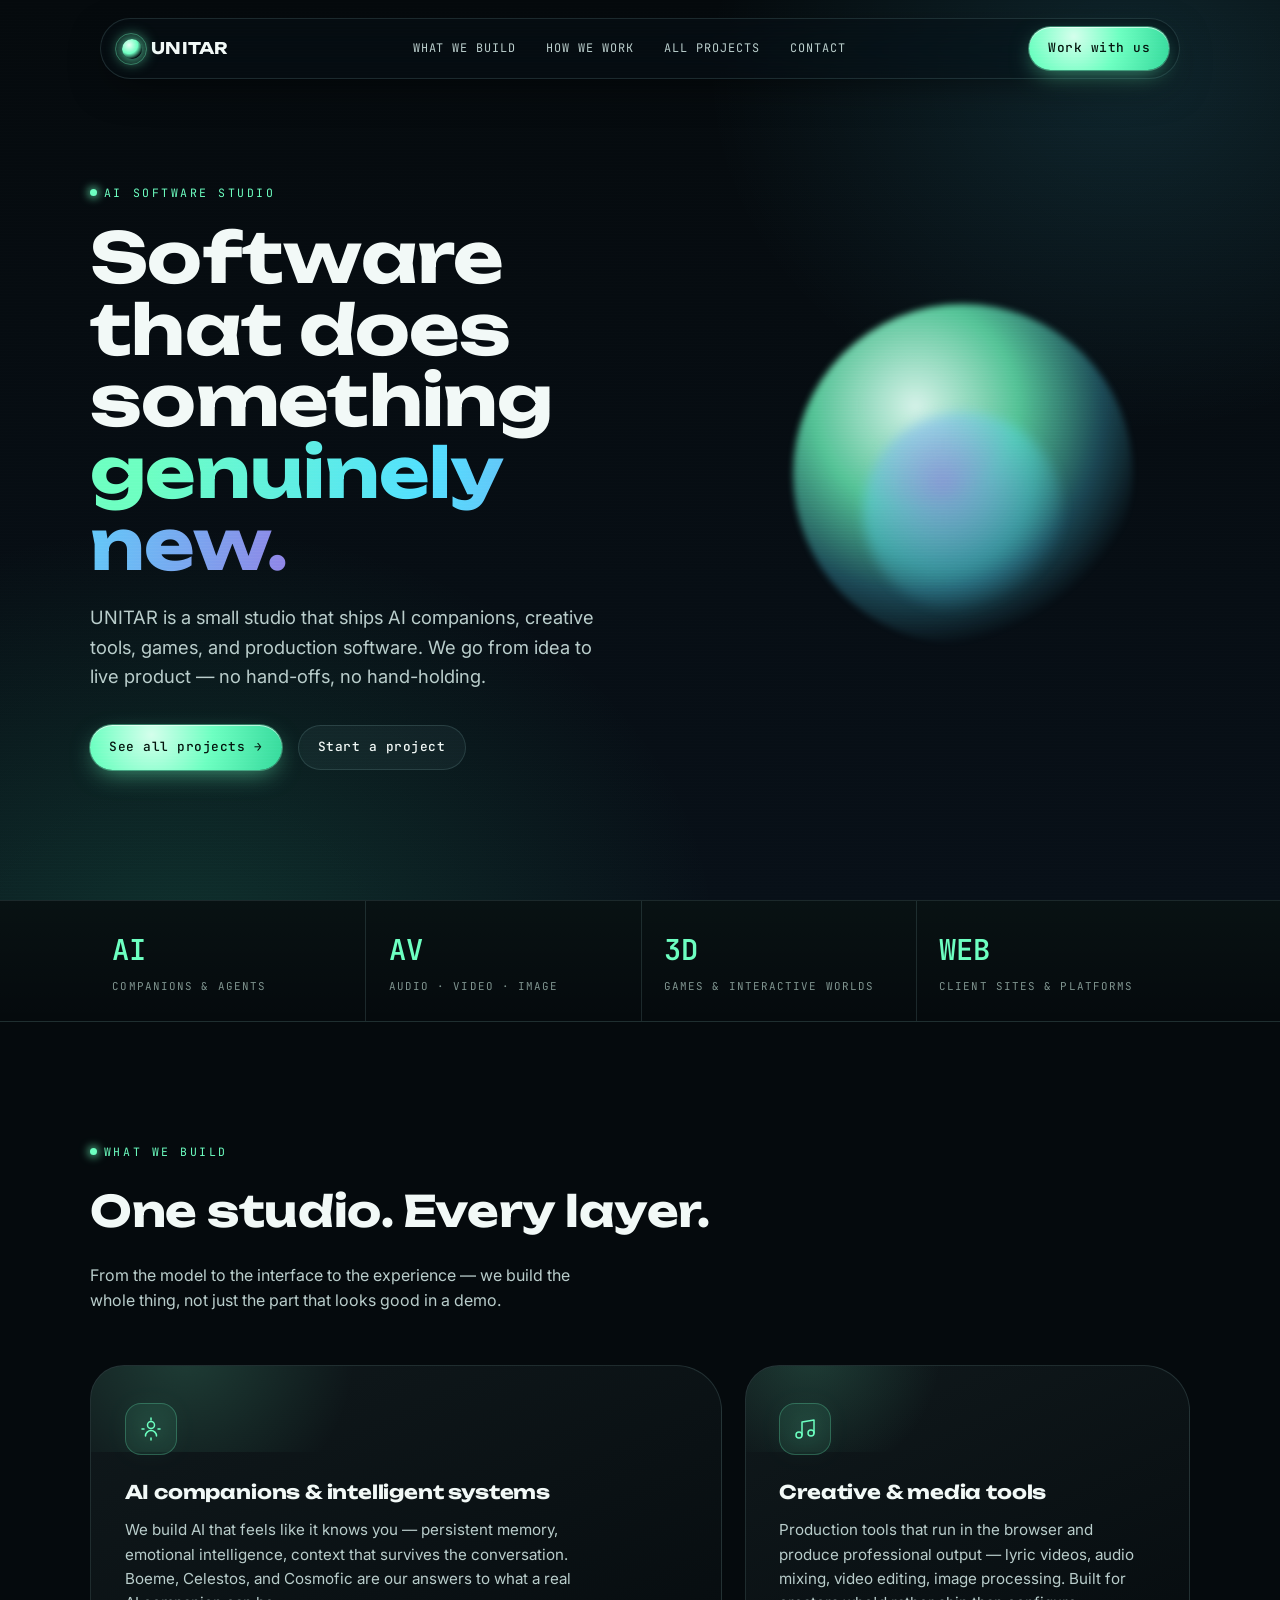
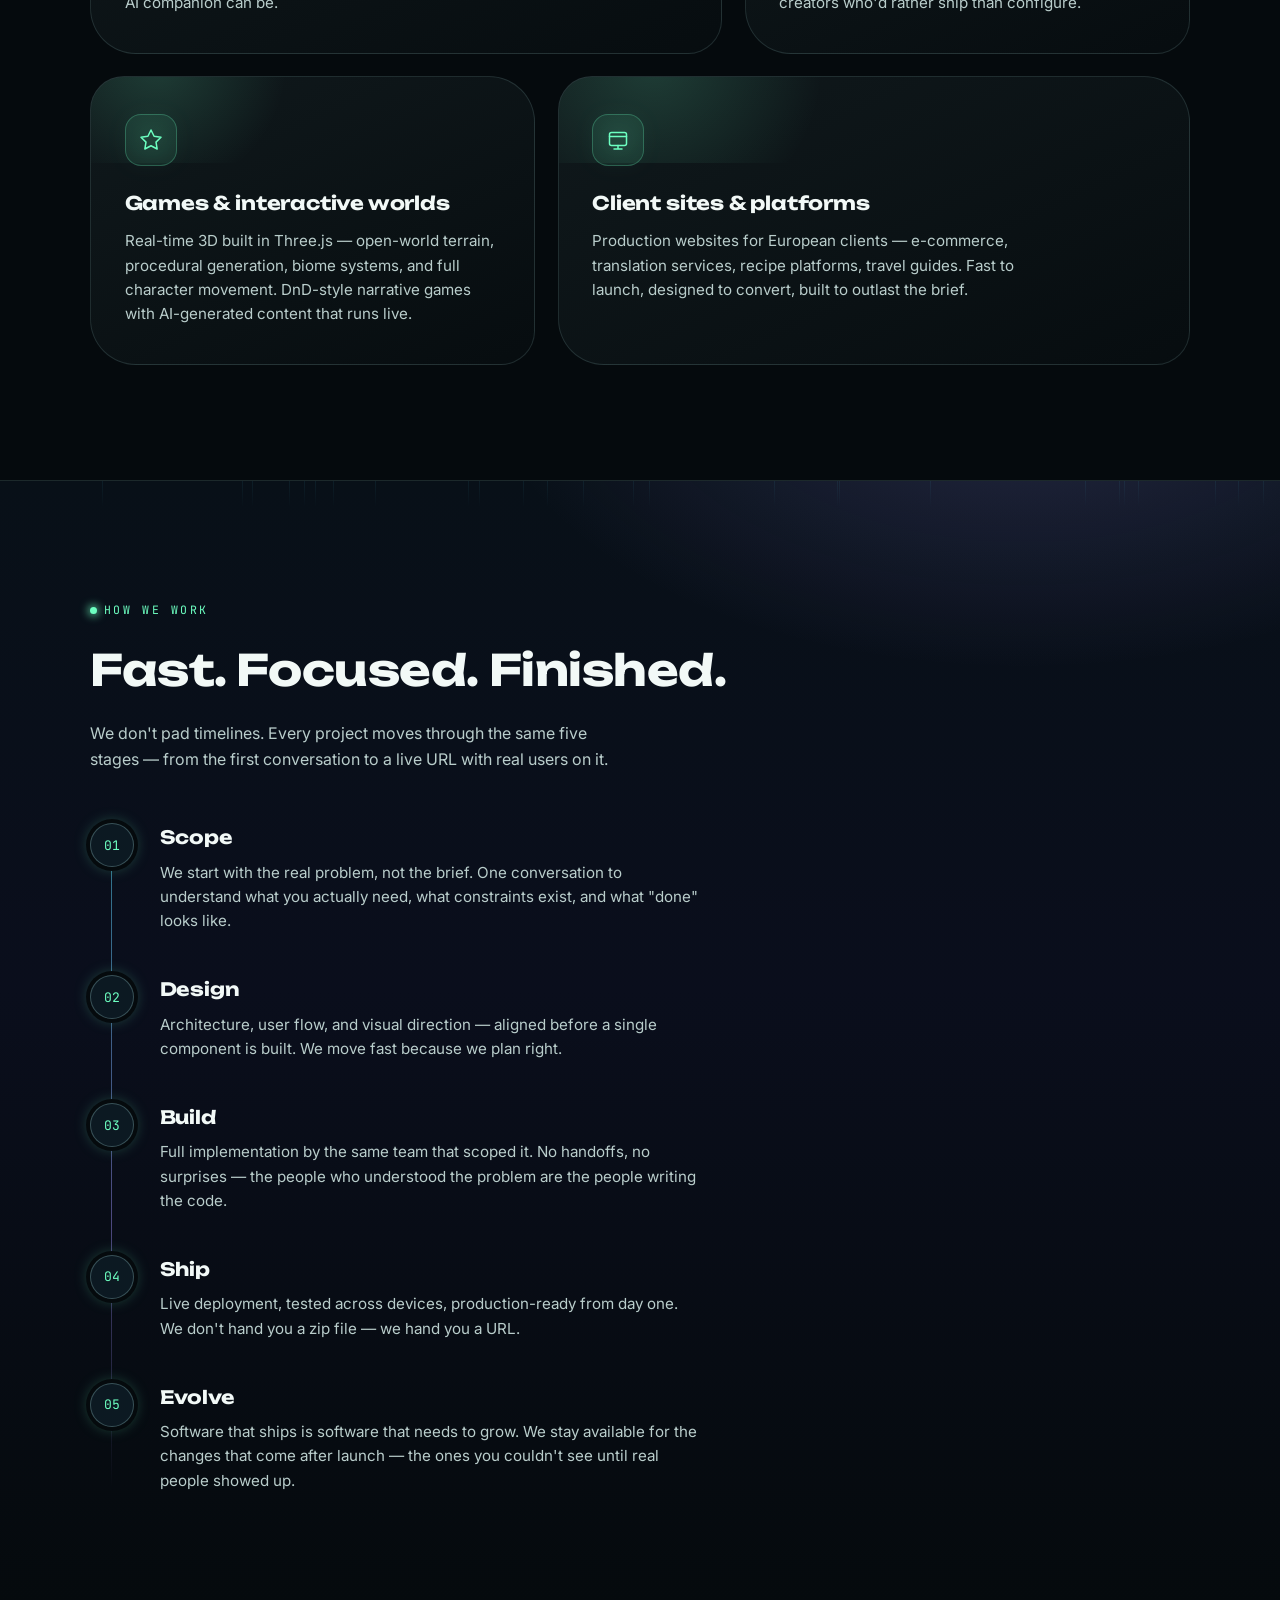
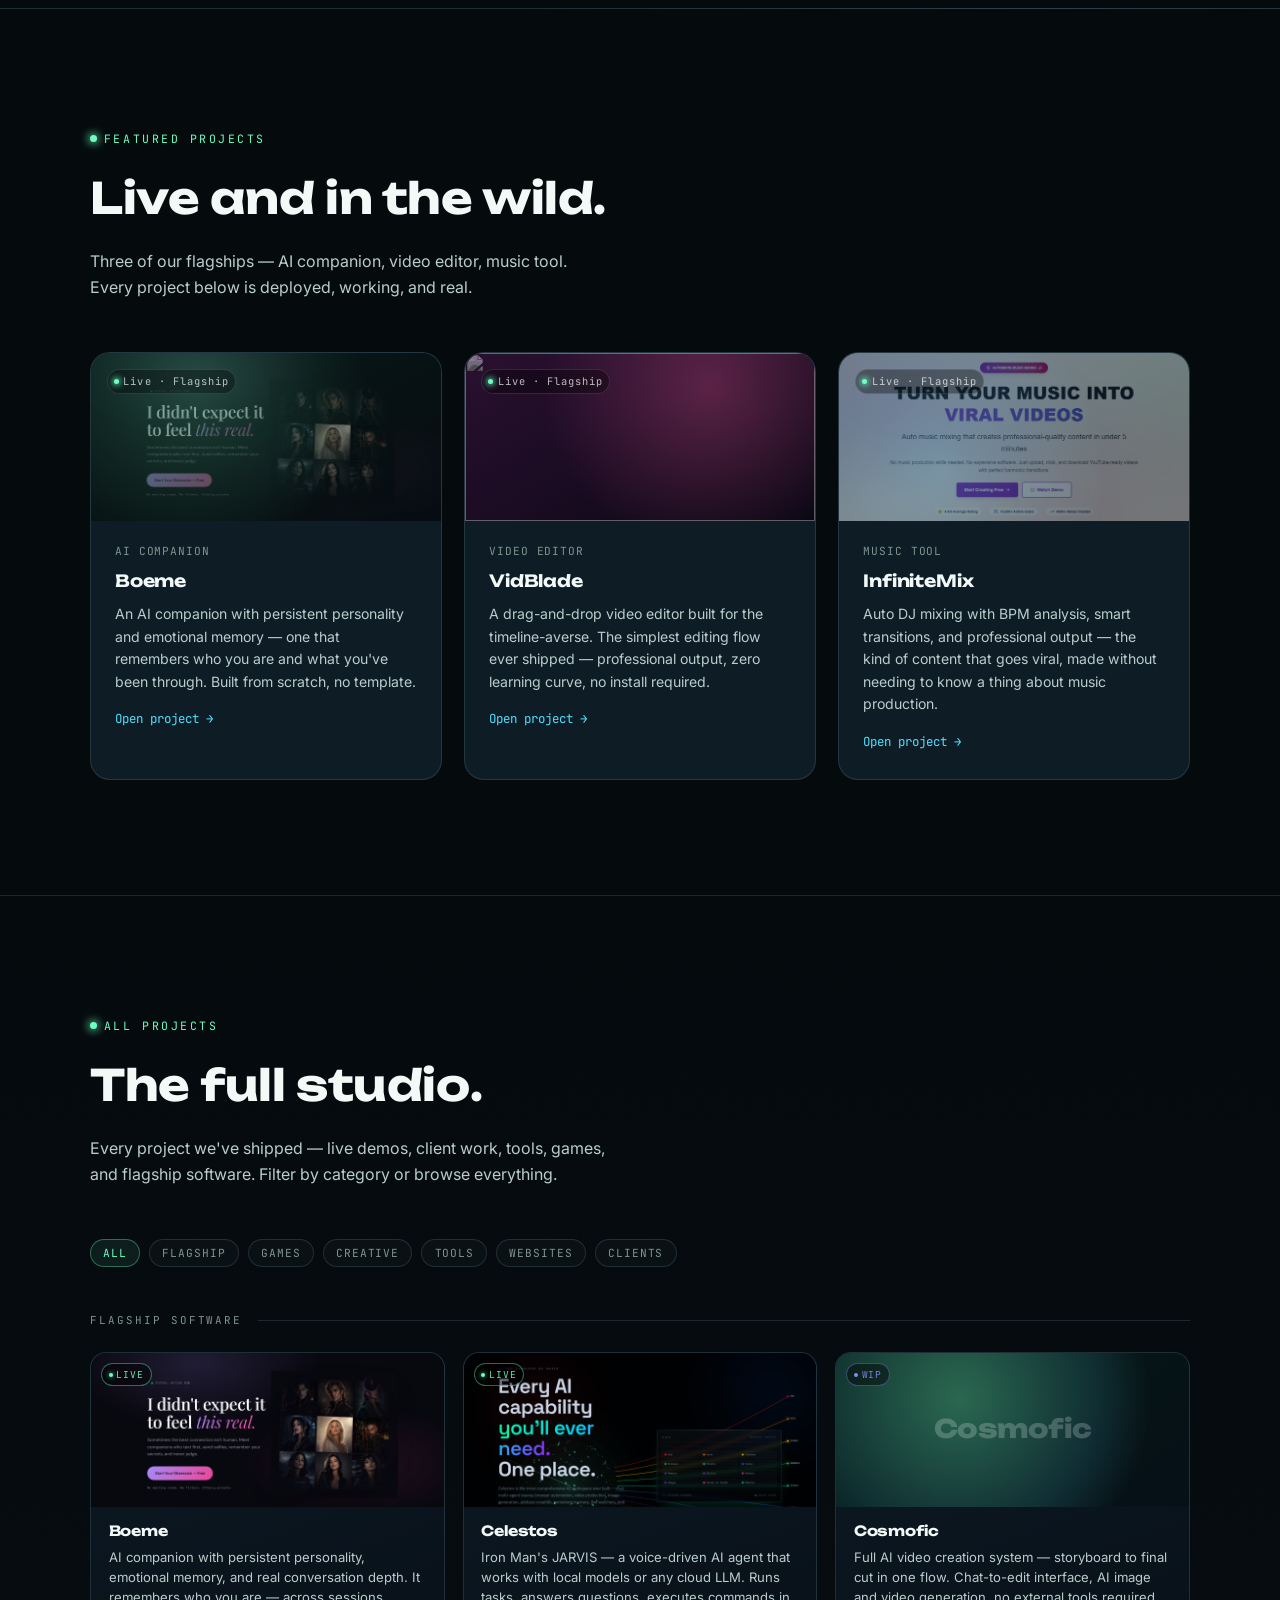
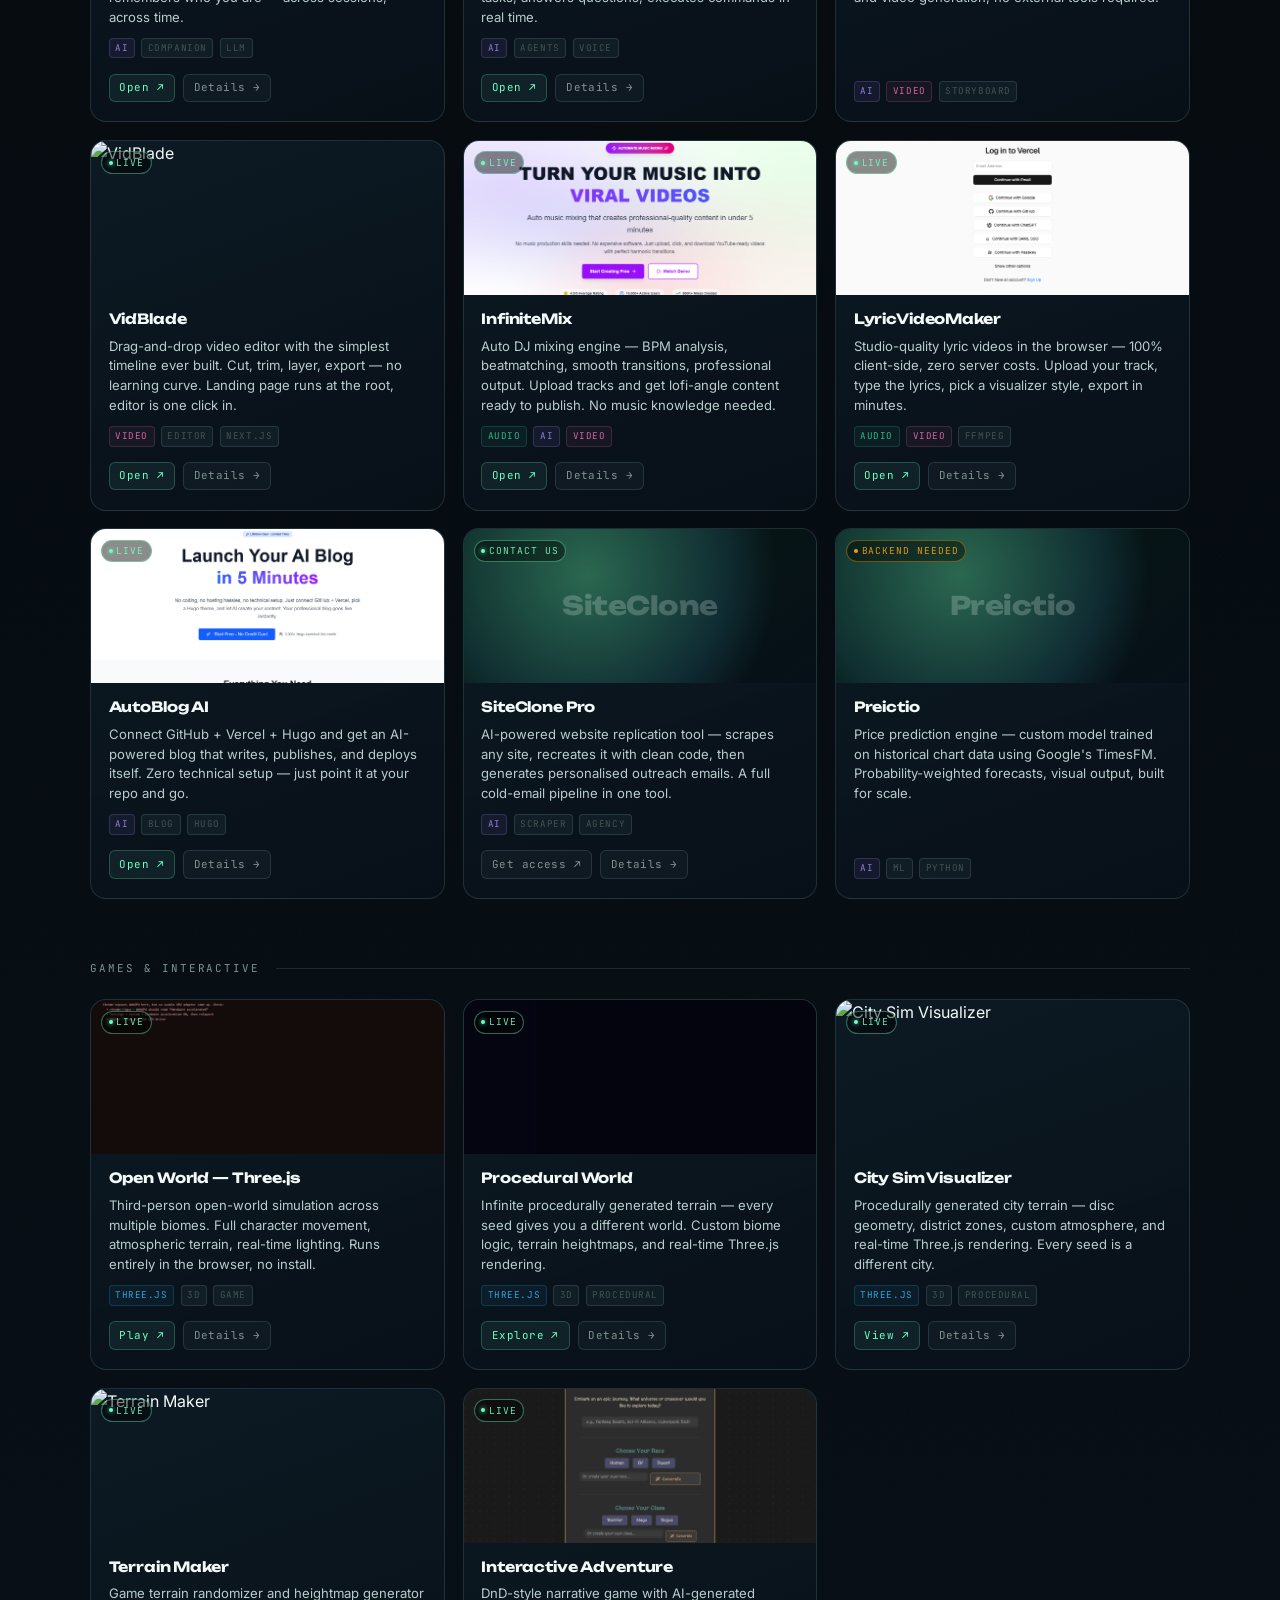
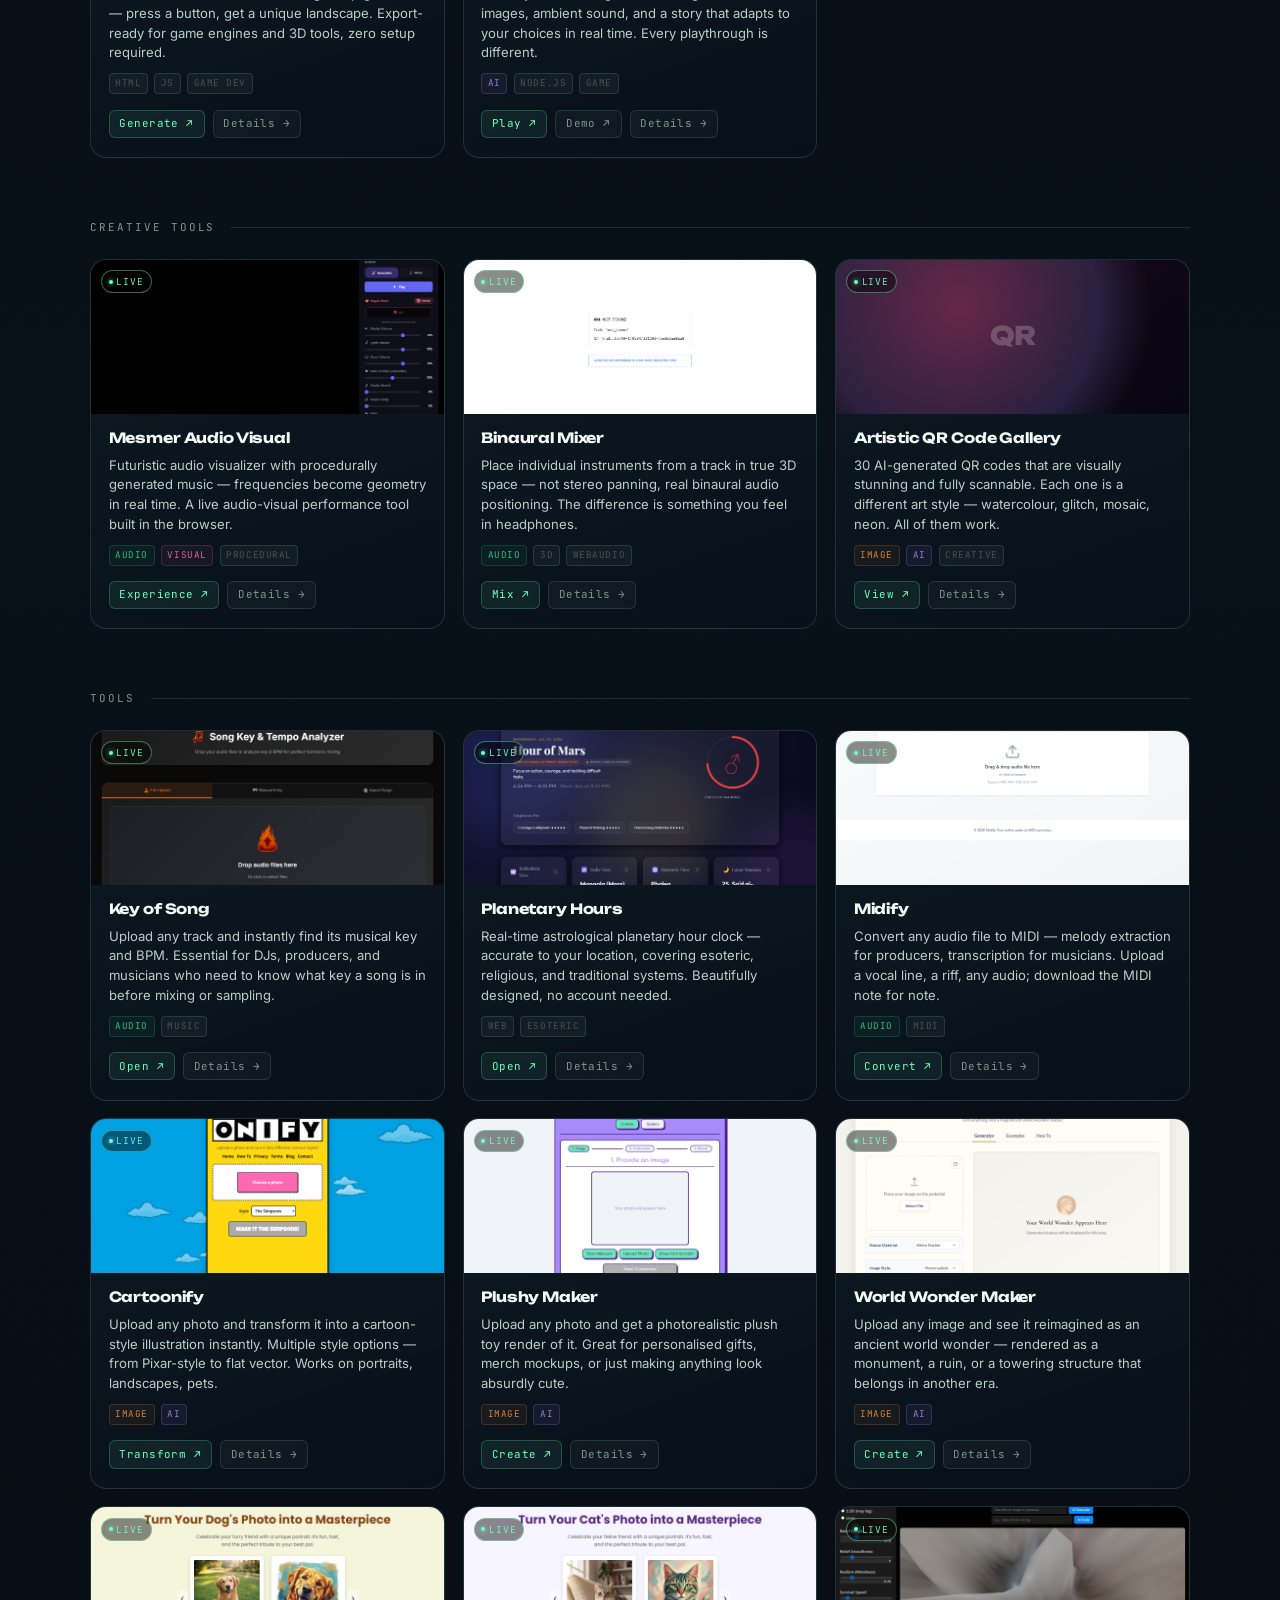
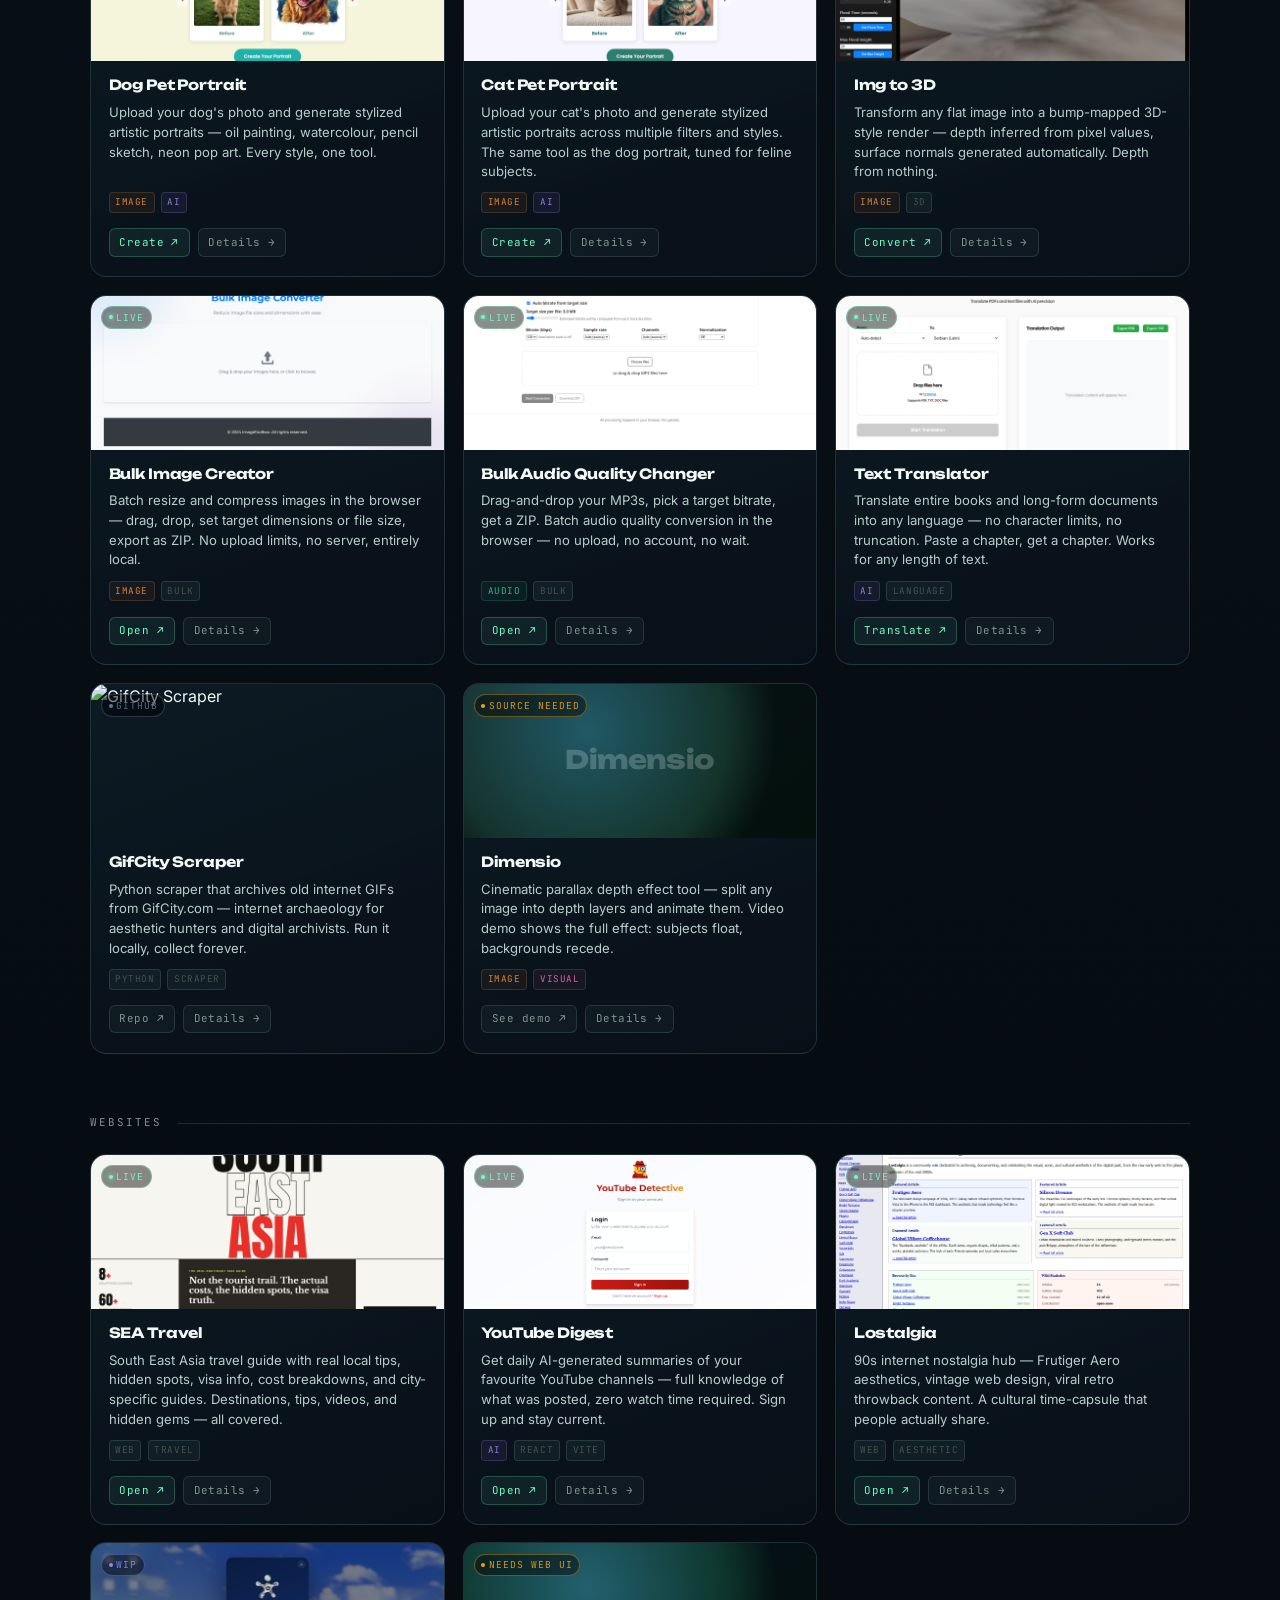
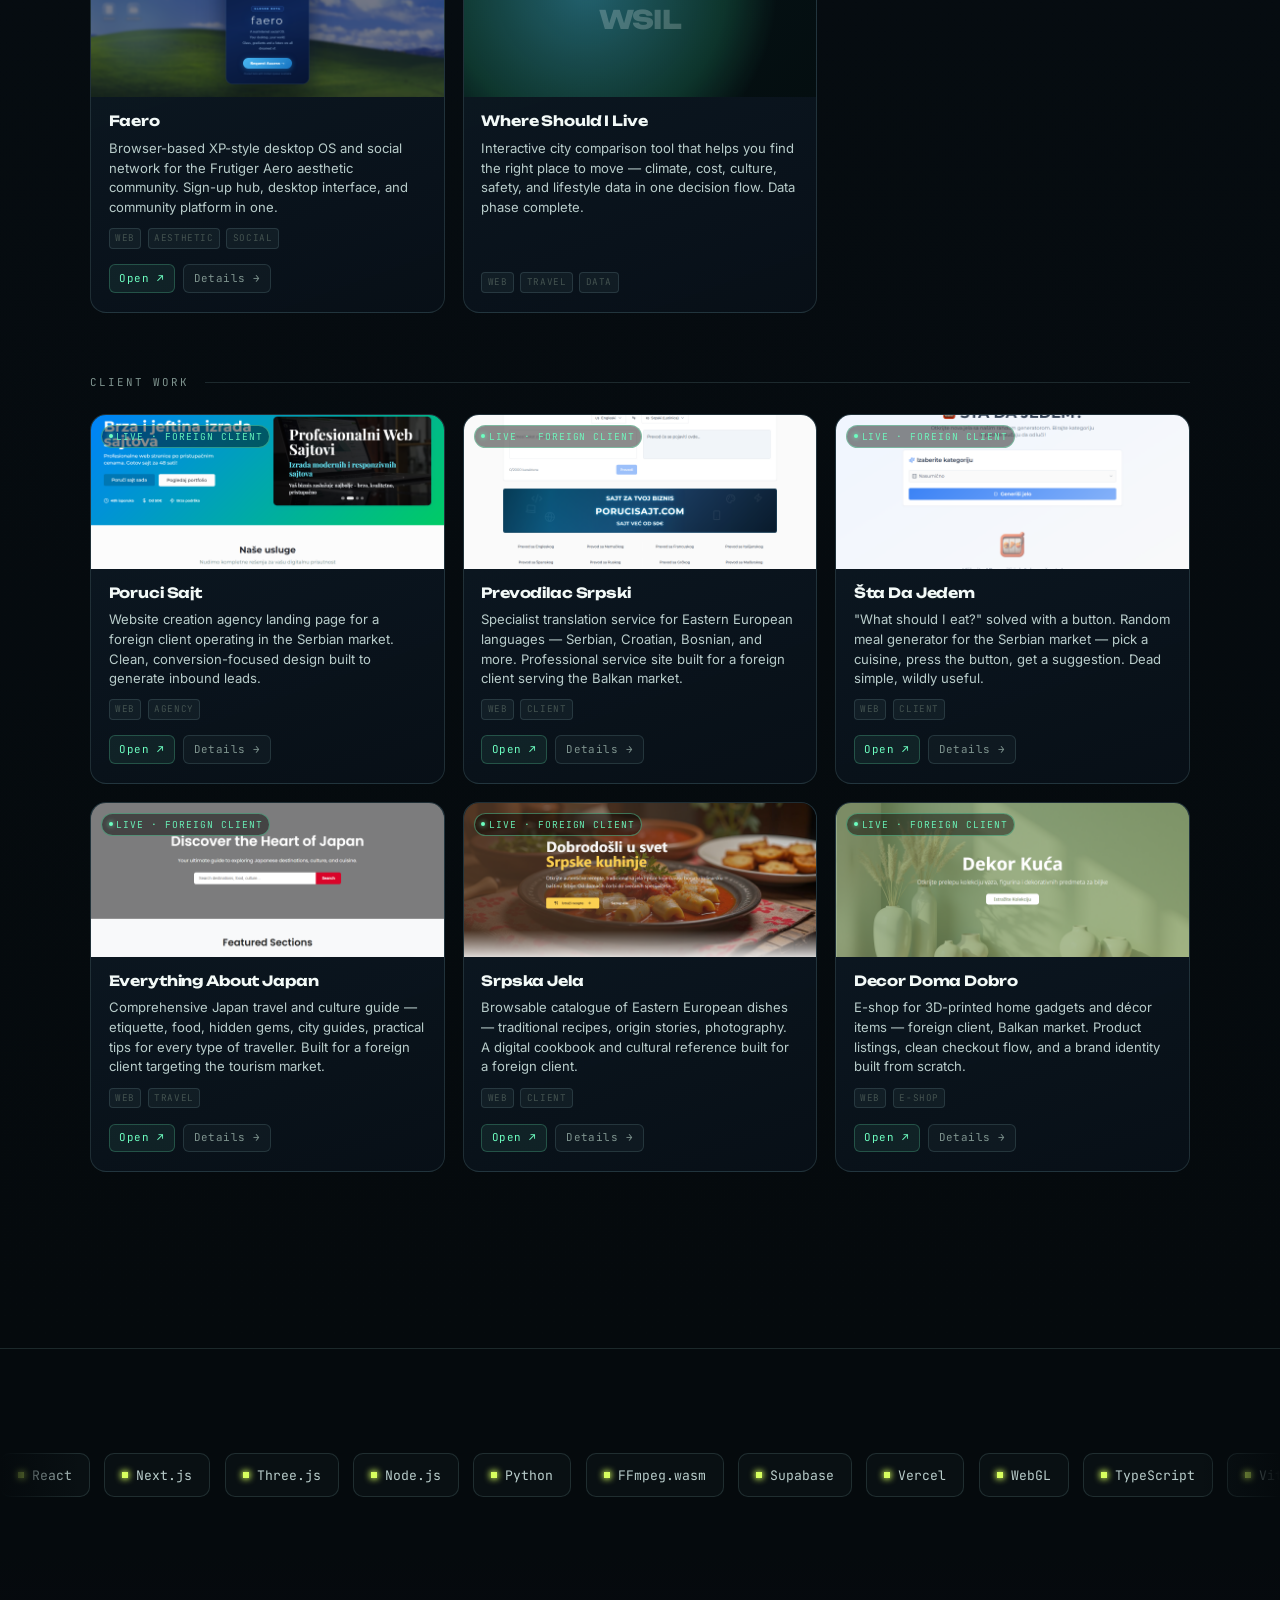
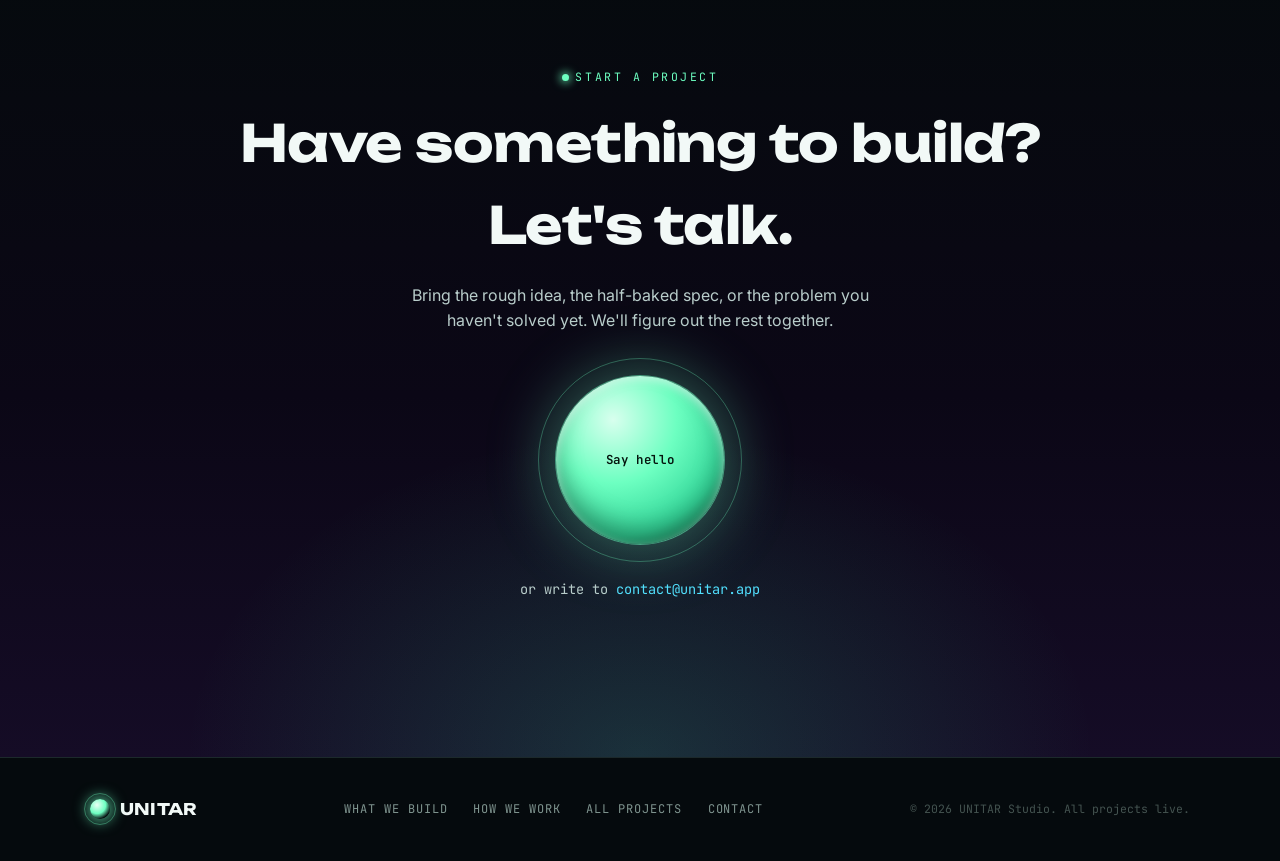
==== unitar website/index.html @ 0d35a6c1 "feat(website): UNITAR homepage with full 42-project gallery + screenshots Co-Authored-By: Claude Son" ====
<!DOCTYPE html>
<html lang="en">
<head>
<meta charset="UTF-8" />
<meta name="viewport" content="width=device-width, initial-scale=1.0" />
<title>UNITAR — AI Software Studio</title>
<meta name="description" content="UNITAR is an AI software studio. We design and ship AI companions, creative tools, games, and production software that people actually want to use." />
<link rel="preconnect" href="https://fonts.googleapis.com">
<link rel="preconnect" href="https://fonts.gstatic.com" crossorigin>
<link href="https://fonts.googleapis.com/css2?family=Unbounded:wght@400;500;600;700;800;900&family=Inter:wght@400;500;600;700&family=JetBrains+Mono:wght@400;500;600&display=swap" rel="stylesheet">
<style>
  :root{
    --void:#050a0d;--void-2:#081018;--abyss:#0c1922;--panel:#0e1c26;
    --glass-border:rgba(170,224,224,.14);--glass-border-strong:rgba(170,224,224,.28);
    --bio-green:#6dffc1;--bio-green-soft:#35d99b;--bio-cyan:#52e0ff;
    --dusk-purple:#9084e6;--dusk-purple-deep:#362a72;
    --signal-lime:#d7ff5e;--signal-pink:#ff5fa2;
    --ink-100:#f2f9f7;--ink-300:#b9cdcb;--ink-500:#7f948f;--ink-700:#445350;
    --font-display:'Unbounded',sans-serif;--font-body:'Inter',sans-serif;--font-mono:'JetBrains Mono',monospace;
    --container:1180px;
  }
  *{box-sizing:border-box;margin:0;padding:0;}
  html{scroll-behavior:smooth;}
  body{background:var(--void);color:var(--ink-100);font-family:var(--font-body);font-size:16px;line-height:1.6;-webkit-font-smoothing:antialiased;overflow-x:hidden;}
  ::selection{background:var(--bio-green);color:#04120c;}
  a{color:inherit;text-decoration:none;}
  img,svg{display:block;max-width:100%;}
  :focus-visible{outline:2px solid var(--bio-cyan);outline-offset:3px;border-radius:4px;}
  .wrap{max-width:var(--container);margin-inline:auto;padding-inline:clamp(1.25rem,5vw,2.5rem);}
  .eyebrow{font-family:var(--font-mono);font-size:.72rem;letter-spacing:.22em;text-transform:uppercase;color:var(--bio-green);display:inline-flex;align-items:center;gap:.6em;}
  .eyebrow::before{content:'';width:7px;height:7px;border-radius:50%;background:var(--bio-green);box-shadow:0 0 8px 2px rgba(109,255,193,.7);flex-shrink:0;}
  h1,h2,h3{font-family:var(--font-display);font-weight:700;letter-spacing:-.01em;}
  .section{position:relative;padding-block:clamp(4.5rem,9vw,7.5rem);}
  .btn{font-family:var(--font-mono);font-size:.8rem;letter-spacing:.04em;font-weight:500;display:inline-flex;align-items:center;gap:.6em;padding:.85em 1.5em;border-radius:999px;cursor:pointer;transition:transform .25s ease,box-shadow .25s ease,background .25s ease;white-space:nowrap;}
  .btn-primary{background:radial-gradient(circle at 32% 22%,#d4ffec,var(--bio-green) 45%,var(--bio-green-soft) 100%);color:#04140d;box-shadow:0 0 0 1px rgba(109,255,193,.4),0 8px 24px -6px rgba(109,255,193,.55),inset 0 1px 0 rgba(255,255,255,.6);}
  .btn-primary:hover{transform:translateY(-2px);box-shadow:0 0 0 1px rgba(109,255,193,.6),0 12px 30px -6px rgba(109,255,193,.75),inset 0 1px 0 rgba(255,255,255,.7);}
  .btn-ghost{background:rgba(170,224,224,.05);border:1px solid var(--glass-border);color:var(--ink-100);}
  .btn-ghost:hover{background:rgba(170,224,224,.1);border-color:var(--glass-border-strong);transform:translateY(-2px);}

  .grain{position:fixed;inset:0;pointer-events:none;z-index:200;opacity:.05;mix-blend-mode:overlay;background-image:repeating-linear-gradient(0deg,rgba(255,255,255,.6) 0px,rgba(255,255,255,.6) 1px,transparent 1px,transparent 3px);}

  /* NAV */
  .nav{position:fixed;top:1.1rem;left:50%;transform:translateX(-50%);width:min(calc(100% - 2rem),1080px);z-index:100;display:flex;align-items:center;justify-content:space-between;padding:.55rem .6rem .55rem 1.3rem;border-radius:999px;background:rgba(8,16,20,.55);border:1px solid var(--glass-border);backdrop-filter:blur(18px) saturate(140%);box-shadow:0 12px 40px -12px rgba(0,0,0,.6);}
  .logo{display:flex;align-items:center;gap:.6em;font-family:var(--font-display);font-weight:700;font-size:1rem;letter-spacing:.02em;}
  .logo-mark{width:20px;height:20px;border-radius:50%;position:relative;background:radial-gradient(circle at 35% 30%,#eafff4,var(--bio-green) 45%,transparent 75%);box-shadow:0 0 14px 3px rgba(109,255,193,.65);}
  .logo-mark::after{content:'';position:absolute;inset:-6px;border-radius:50%;border:1px solid rgba(109,255,193,.35);}
  .nav-links{display:flex;align-items:center;gap:1.9rem;font-family:var(--font-mono);font-size:.74rem;letter-spacing:.08em;text-transform:uppercase;color:var(--ink-300);}
  .nav-links a{transition:color .2s ease;}
  .nav-links a:hover{color:var(--bio-green);}
  .nav-cta{display:flex;}
  @media(max-width:760px){.nav-links{display:none;}}

  /* HERO */
  .hero{position:relative;min-height:100svh;display:flex;align-items:center;padding-top:7rem;padding-bottom:4rem;overflow:hidden;background:radial-gradient(ellipse 900px 700px at 14% 105%,rgba(53,217,155,.16),transparent 60%),radial-gradient(ellipse 700px 600px at 88% 8%,rgba(82,224,255,.13),transparent 60%),linear-gradient(180deg,var(--void) 0%,var(--void-2) 100%);}
  .hero-grid{display:grid;grid-template-columns:1.15fr .85fr;gap:2rem;align-items:center;position:relative;z-index:3;}
  @media(max-width:900px){.hero-grid{grid-template-columns:1fr;}}
  .hero-copy h1{font-size:clamp(2.35rem,5.4vw,4.4rem);line-height:1.04;margin-block:1.1rem 1.4rem;}
  .hero-copy h1 em{font-style:normal;background:linear-gradient(100deg,var(--bio-green) 10%,var(--bio-cyan) 55%,var(--dusk-purple) 100%);-webkit-background-clip:text;background-clip:text;color:transparent;}
  .hero-copy p.lead{color:var(--ink-300);font-size:clamp(1rem,1.5vw,1.15rem);max-width:42ch;margin-bottom:2.1rem;}
  .hero-actions{display:flex;gap:1rem;flex-wrap:wrap;}
  .hero-visual{position:relative;height:480px;justify-self:center;}
  @media(max-width:900px){.hero-visual{height:320px;opacity:.55;margin-top:-1.5rem;}}
  .core-blob{position:absolute;top:50%;left:50%;width:340px;height:340px;transform:translate(-50%,-50%);border-radius:50%;background:radial-gradient(circle at 36% 30%,rgba(224,255,244,.95),rgba(109,255,193,.75) 32%,rgba(82,224,255,.28) 58%,transparent 75%);filter:blur(3px);animation:pulse 6.5s ease-in-out infinite;}
  .core-blob.core-2{width:200px;height:200px;top:58%;left:44%;background:radial-gradient(circle at 40% 35%,rgba(144,132,230,.7),rgba(82,224,255,.35) 50%,transparent 75%);animation-delay:-3s;filter:blur(6px);}
  @keyframes pulse{0%,100%{transform:translate(-50%,-50%) scale(1);opacity:.9;}50%{transform:translate(-50%,-50%) scale(1.08);opacity:1;}}
  .tendrils{position:absolute;inset:0;}
  .tendrils path{fill:none;stroke:url(#tendrilGrad);stroke-width:1.4;stroke-linecap:round;opacity:.55;}
  .tendrils g{transform-origin:50% 15%;animation:sway 8s ease-in-out infinite;}
  .tendrils g:nth-child(2){animation-delay:-2s;}.tendrils g:nth-child(3){animation-delay:-4.5s;}.tendrils g:nth-child(4){animation-delay:-6s;}
  @keyframes sway{0%,100%{transform:rotate(-1.4deg);}50%{transform:rotate(1.6deg);}}
  .reticle{position:absolute;inset:0;}
  .reticle .frame{stroke:rgba(82,224,255,.55);stroke-width:1;fill:none;}
  .reticle .tick{stroke:rgba(109,255,193,.6);stroke-width:1;}
  .reticle text{font-family:var(--font-mono);font-size:8.5px;letter-spacing:.12em;fill:rgba(185,224,224,.75);}
  .spark{position:absolute;width:6px;height:6px;pointer-events:none;background:radial-gradient(circle,#fff 0%,rgba(255,255,255,0) 70%);clip-path:polygon(50% 0%,61% 39%,100% 50%,61% 61%,50% 100%,39% 61%,0% 50%,39% 39%);opacity:0;animation:twinkle 3.4s ease-in-out infinite;}
  @keyframes twinkle{0%,100%{opacity:0;transform:scale(.5);}50%{opacity:.85;transform:scale(1);}}
  .grid-bracket{position:absolute;top:1.2rem;right:1.2rem;width:168px;opacity:.75;}
  @media(max-width:900px){.grid-bracket{display:none;}}
  @media(prefers-reduced-motion:reduce){.core-blob,.tendrils g,.spark{animation:none !important;}}

  /* SIGNAL BAR */
  .signal-bar{border-top:1px solid var(--glass-border);border-bottom:1px solid var(--glass-border);background:linear-gradient(180deg,rgba(109,255,193,.03),transparent);}
  .signal-bar .wrap{display:grid;grid-template-columns:repeat(4,1fr);gap:1px;padding-block:0;}
  .signal-item{padding:1.6rem 1.4rem;border-left:1px solid var(--glass-border);font-family:var(--font-mono);}
  .signal-item:first-child{border-left:none;}
  .signal-item .num{font-size:clamp(1.3rem,2.4vw,1.8rem);color:var(--bio-green);font-weight:600;}
  .signal-item .label{font-size:.68rem;letter-spacing:.1em;text-transform:uppercase;color:var(--ink-500);margin-top:.35rem;}
  @media(max-width:760px){.signal-bar .wrap{grid-template-columns:repeat(2,1fr);}.signal-item:nth-child(3){border-left:none;}}

  /* CAPABILITIES */
  .section-head{max-width:640px;margin-bottom:3.2rem;}
  .section-head h2{font-size:clamp(1.7rem,3.6vw,2.7rem);margin-top:.9rem;}
  .section-head p{color:var(--ink-300);margin-top:1rem;max-width:52ch;}
  .pods{display:grid;grid-template-columns:repeat(12,1fr);gap:1.4rem;}
  .pod{position:relative;padding:2.3rem 2.1rem;border-radius:34px 46px 34px 46px;background:linear-gradient(155deg,rgba(170,224,224,.07),rgba(170,224,224,.015));border:1px solid var(--glass-border);overflow:hidden;transition:border-color .3s ease,transform .3s ease;}
  .pod:hover{border-color:var(--glass-border-strong);transform:translateY(-4px);}
  .pod::before{content:'';position:absolute;top:-40%;left:-20%;width:70%;height:70%;background:radial-gradient(circle,rgba(109,255,193,.16),transparent 70%);pointer-events:none;}
  .pod:nth-child(1){grid-column:span 7;}.pod:nth-child(2){grid-column:span 5;}.pod:nth-child(3){grid-column:span 5;}.pod:nth-child(4){grid-column:span 7;}
  @media(max-width:860px){.pod{grid-column:1/-1 !important;}}
  .pod-icon{width:52px;height:52px;border-radius:16px;display:flex;align-items:center;justify-content:center;background:rgba(109,255,193,.08);border:1px solid rgba(109,255,193,.25);color:var(--bio-green);margin-bottom:1.4rem;filter:drop-shadow(0 0 10px rgba(109,255,193,.35));}
  .pod h3{font-size:1.18rem;margin-bottom:.7rem;}
  .pod p{color:var(--ink-300);font-size:.95rem;max-width:46ch;}

  /* PROCESS */
  .process{background:radial-gradient(ellipse 900px 500px at 80% -10%,rgba(144,132,230,.22),transparent 60%),linear-gradient(180deg,var(--void-2) 0%,#0a0e1c 45%,var(--void) 100%);border-top:1px solid var(--glass-border);border-bottom:1px solid var(--glass-border);}
  .rain{position:absolute;inset:0;overflow:hidden;opacity:.18;pointer-events:none;}
  .rain span{position:absolute;top:-10%;width:1px;height:140px;background:linear-gradient(180deg,transparent,var(--bio-cyan),transparent);animation:fall linear infinite;}
  @keyframes fall{0%{transform:translateY(-20%);}100%{transform:translateY(140vh);}}
  .timeline{position:relative;max-width:760px;}
  .timeline::before{content:'';position:absolute;left:21px;top:6px;bottom:6px;width:1px;background:linear-gradient(180deg,var(--bio-cyan),var(--dusk-purple) 60%,transparent);opacity:.5;}
  .step{position:relative;display:grid;grid-template-columns:44px 1fr;gap:1.6rem;padding-bottom:2.6rem;}
  .step:last-child{padding-bottom:0;}
  .step .node{width:44px;height:44px;border-radius:50%;background:var(--abyss);border:1px solid var(--glass-border-strong);display:flex;align-items:center;justify-content:center;font-family:var(--font-mono);font-size:.82rem;color:var(--bio-green);box-shadow:0 0 0 4px var(--void),0 0 16px rgba(109,255,193,.35);flex-shrink:0;z-index:1;}
  .step h3{font-size:1.15rem;margin-bottom:.5rem;}
  .step p{color:var(--ink-300);font-size:.95rem;max-width:54ch;}

  /* FEATURED WORK */
  .work-grid{display:grid;grid-template-columns:repeat(3,1fr);gap:1.4rem;}
  @media(max-width:900px){.work-grid{grid-template-columns:1fr;}}
  .case{border-radius:20px;border:1px solid var(--glass-border);background:var(--panel);overflow:hidden;transition:transform .3s ease,border-color .3s ease;}
  .case:hover{transform:translateY(-4px);border-color:var(--glass-border-strong);}
  .case-screen{height:168px;position:relative;display:flex;align-items:flex-start;justify-content:space-between;padding:1rem;overflow:hidden;}
  .case-screen img{position:absolute;inset:0;width:100%;height:100%;object-fit:cover;opacity:.45;filter:saturate(70%);}
  .case-screen.s1{background:radial-gradient(circle at 30% 20%,rgba(109,255,193,.35),transparent 60%),linear-gradient(150deg,#0c2b23,#071016);}
  .case-screen.s2{background:radial-gradient(circle at 70% 20%,rgba(255,95,162,.28),transparent 60%),linear-gradient(150deg,#2a1030,#0a0714);}
  .case-screen.s3{background:radial-gradient(circle at 30% 70%,rgba(82,224,255,.3),transparent 60%),linear-gradient(150deg,#0a1e30,#060b14);}
  .case-screen .case-tag{position:relative;z-index:1;}
  .case-tag{font-family:var(--font-mono);font-size:.65rem;letter-spacing:.1em;color:rgba(242,249,247,.75);background:rgba(0,0,0,.35);border:1px solid rgba(255,255,255,.12);padding:.3em .6em;border-radius:999px;display:flex;align-items:center;gap:.4em;}
  .case-tag::before{content:'';width:5px;height:5px;border-radius:50%;background:var(--bio-green);box-shadow:0 0 6px 1px var(--bio-green);}
  .case-body{padding:1.4rem 1.5rem 1.6rem;}
  .case-body .kicker{font-family:var(--font-mono);font-size:.7rem;color:var(--ink-500);text-transform:uppercase;letter-spacing:.08em;}
  .case-body h3{font-size:1.05rem;margin-block:.4rem .55rem;}
  .case-body p{color:var(--ink-300);font-size:.88rem;}
  .case-link{display:inline-flex;align-items:center;gap:.4em;margin-top:1rem;font-family:var(--font-mono);font-size:.78rem;color:var(--bio-cyan);}

  /* ======= ALL PROJECTS ATLAS ======= */
  .atlas{
    background:linear-gradient(180deg,var(--void) 0%,var(--void-2) 40%,var(--void) 100%);
    border-top:1px solid var(--glass-border);
  }
  .atlas-filters{
    display:flex;gap:.55rem;flex-wrap:wrap;margin-bottom:2.8rem;
  }
  .af{
    font-family:var(--font-mono);font-size:.7rem;letter-spacing:.08em;text-transform:uppercase;
    padding:.55em 1.1em;border-radius:999px;border:1px solid var(--glass-border);
    background:rgba(170,224,224,.03);color:var(--ink-500);cursor:pointer;
    transition:color .18s,background .18s,border-color .18s;
  }
  .af:hover{color:var(--ink-100);background:rgba(170,224,224,.07);}
  .af.active{color:var(--bio-green);background:rgba(109,255,193,.08);border-color:rgba(109,255,193,.35);}

  .cat-block{margin-bottom:3.8rem;}
  .cat-block.hidden{display:none;}
  .cat-label-row{display:flex;align-items:center;gap:1rem;margin-bottom:1.4rem;}
  .cat-name{font-family:var(--font-mono);font-size:.68rem;letter-spacing:.18em;text-transform:uppercase;color:var(--ink-500);}
  .cat-rule{flex:1;height:1px;background:var(--glass-border);}

  .proj-grid{
    display:grid;
    grid-template-columns:repeat(auto-fill,minmax(280px,1fr));
    gap:1.1rem;
  }
  .proj-card{
    border-radius:16px;border:1px solid var(--glass-border);
    background:linear-gradient(160deg,rgba(14,28,38,.9),rgba(8,16,24,.95));
    overflow:hidden;
    transition:transform .28s ease,border-color .28s ease,box-shadow .28s ease;
    display:flex;flex-direction:column;
  }
  .proj-card:hover{
    transform:translateY(-4px);border-color:var(--glass-border-strong);
    box-shadow:0 12px 36px -8px rgba(0,0,0,.55);
  }
  .proj-thumb{
    height:154px;position:relative;overflow:hidden;flex-shrink:0;
  }
  .proj-thumb img{
    width:100%;height:100%;object-fit:cover;
    transition:transform .4s ease;
  }
  .proj-card:hover .proj-thumb img{transform:scale(1.04);}
  .proj-thumb.ph{
    display:flex;align-items:center;justify-content:center;
  }
  .proj-thumb.ph-flagship{background:radial-gradient(circle at 35% 30%,rgba(109,255,193,.35),rgba(82,224,255,.12) 55%,transparent 75%),linear-gradient(140deg,#071a12,#061018);}
  .proj-thumb.ph-games{background:radial-gradient(circle at 35% 30%,rgba(144,132,230,.4),rgba(82,224,255,.15) 55%,transparent 75%),linear-gradient(140deg,#0c0a1e,#060a18);}
  .proj-thumb.ph-creative{background:radial-gradient(circle at 35% 30%,rgba(255,95,162,.35),rgba(144,132,230,.2) 55%,transparent 75%),linear-gradient(140deg,#1a0a18,#080614);}
  .proj-thumb.ph-tools{background:radial-gradient(circle at 35% 30%,rgba(82,224,255,.35),rgba(109,255,193,.15) 55%,transparent 75%),linear-gradient(140deg,#071018,#04100c);}
  .proj-thumb.ph-websites{background:radial-gradient(circle at 35% 30%,rgba(82,224,255,.38),rgba(53,217,155,.18) 55%,transparent 75%),linear-gradient(140deg,#061418,#040e10);}
  .proj-thumb.ph-clients{background:radial-gradient(circle at 35% 30%,rgba(215,255,94,.25),rgba(109,255,193,.2) 55%,transparent 75%),linear-gradient(140deg,#0e1208,#060c04);}
  .ph-initials{font-family:var(--font-display);font-size:1.6rem;font-weight:800;letter-spacing:-.02em;opacity:.22;color:var(--ink-100);}
  .proj-status-badge{
    position:absolute;top:.65rem;left:.65rem;
    font-family:var(--font-mono);font-size:.6rem;letter-spacing:.1em;text-transform:uppercase;
    padding:.28em .65em;border-radius:999px;
    display:inline-flex;align-items:center;gap:.4em;
  }
  .proj-status-badge::before{content:'';width:4px;height:4px;border-radius:50%;}
  .badge-live{background:rgba(0,0,0,.45);border:1px solid rgba(109,255,193,.4);color:rgba(109,255,193,.9);}
  .badge-live::before{background:var(--bio-green);box-shadow:0 0 5px var(--bio-green);}
  .badge-wip{background:rgba(0,0,0,.45);border:1px solid rgba(129,140,248,.4);color:rgba(129,140,248,.9);}
  .badge-wip::before{background:#818CF8;}
  .badge-deploy{background:rgba(0,0,0,.45);border:1px solid rgba(245,158,11,.4);color:rgba(245,158,11,.9);}
  .badge-deploy::before{background:#F59E0B;}
  .badge-github{background:rgba(0,0,0,.45);border:1px solid rgba(100,116,139,.4);color:rgba(100,116,139,.9);}
  .badge-github::before{background:#64748B;}

  .proj-body{padding:1rem 1.1rem 1.2rem;display:flex;flex-direction:column;gap:.55rem;flex:1;}
  .proj-name{font-family:var(--font-display);font-size:.88rem;font-weight:700;letter-spacing:-.01em;line-height:1.2;}
  .proj-desc{font-size:.82rem;color:var(--ink-300);line-height:1.5;flex:1;}
  .proj-tags{display:flex;gap:.4rem;flex-wrap:wrap;margin-top:.1rem;}
  .ptag{font-family:var(--font-mono);font-size:.58rem;letter-spacing:.06em;text-transform:uppercase;padding:.22em .6em;border-radius:4px;background:rgba(170,224,224,.05);border:1px solid var(--glass-border);color:var(--ink-700);}
  .ptag.ai{color:rgba(167,139,250,.85);background:rgba(167,139,250,.07);border-color:rgba(167,139,250,.2);}
  .ptag.threejs{color:rgba(56,189,248,.85);background:rgba(56,189,248,.06);border-color:rgba(56,189,248,.18);}
  .ptag.audio{color:rgba(52,211,153,.85);background:rgba(52,211,153,.06);border-color:rgba(52,211,153,.18);}
  .ptag.video{color:rgba(244,114,182,.85);background:rgba(244,114,182,.06);border-color:rgba(244,114,182,.18);}
  .ptag.image{color:rgba(251,146,60,.85);background:rgba(251,146,60,.06);border-color:rgba(251,146,60,.18);}
  .proj-actions{display:flex;gap:.5rem;margin-top:.4rem;flex-wrap:wrap;}
  .proj-link{
    font-family:var(--font-mono);font-size:.68rem;letter-spacing:.04em;
    display:inline-flex;align-items:center;gap:.35em;
    padding:.42em .9em;border-radius:6px;
    background:rgba(109,255,193,.07);border:1px solid rgba(109,255,193,.22);color:var(--bio-green);
    transition:background .18s,border-color .18s;
  }
  .proj-link:hover{background:rgba(109,255,193,.14);border-color:rgba(109,255,193,.4);}
  .proj-link.ghost{background:rgba(170,224,224,.04);border-color:var(--glass-border);color:var(--ink-500);}
  .proj-link.ghost:hover{color:var(--ink-300);border-color:var(--glass-border-strong);}

  /* STACK */
  .stack-wrap{overflow:hidden;position:relative;}
  .stack-wrap::before,.stack-wrap::after{content:'';position:absolute;top:0;bottom:0;width:80px;z-index:2;}
  .stack-wrap::before{left:0;background:linear-gradient(90deg,var(--void),transparent);}
  .stack-wrap::after{right:0;background:linear-gradient(270deg,var(--void),transparent);}
  .stack-track{display:flex;gap:.9rem;width:max-content;animation:marquee 26s linear infinite;}
  @keyframes marquee{from{transform:translateX(0);}to{transform:translateX(-50%);}}
  .chip{font-family:var(--font-mono);font-size:.82rem;color:var(--ink-300);border:1px solid var(--glass-border);background:rgba(170,224,224,.03);padding:.8em 1.3em;border-radius:10px;display:flex;align-items:center;gap:.6em;white-space:nowrap;}
  .chip::before{content:'';width:6px;height:6px;background:var(--signal-lime);box-shadow:0 0 6px 1px var(--signal-lime);}
  @media(prefers-reduced-motion:reduce){.stack-track{animation:none;}}

  /* CTA */
  .cta{text-align:center;background:radial-gradient(ellipse 700px 500px at 50% 100%,rgba(53,217,155,.18),transparent 65%),linear-gradient(180deg,var(--void) 0%,#0b0716 55%,#150c26 100%);overflow:hidden;}
  .cta .wrap{position:relative;display:flex;flex-direction:column;align-items:center;}
  .cta h2{font-size:clamp(1.9rem,4.4vw,3.2rem);max-width:18ch;margin-block:1rem 1rem;}
  .cta p{color:var(--ink-300);max-width:46ch;margin-bottom:2.6rem;}
  .orb-btn{position:relative;width:168px;height:168px;border-radius:50%;border:none;cursor:pointer;background:radial-gradient(circle at 34% 26%,#d8ffee 0%,var(--bio-green) 38%,var(--bio-green-soft) 70%,#0f6b48 100%);box-shadow:0 0 0 1px rgba(109,255,193,.5),0 0 60px 8px rgba(109,255,193,.35),inset 0 4px 10px rgba(255,255,255,.55),inset 0 -14px 24px rgba(0,0,0,.35);font-family:var(--font-mono);font-size:.78rem;letter-spacing:.05em;color:#04140d;font-weight:600;display:flex;align-items:center;justify-content:center;transition:transform .3s ease,box-shadow .3s ease;}
  .orb-btn::before{content:'';position:absolute;inset:-18px;border-radius:50%;border:1px solid rgba(109,255,193,.3);animation:ring 3.2s ease-out infinite;}
  @keyframes ring{0%{transform:scale(.9);opacity:.8;}100%{transform:scale(1.35);opacity:0;}}
  .orb-btn:hover{transform:translateY(-3px) scale(1.03);}
  @media(prefers-reduced-motion:reduce){.orb-btn::before{animation:none;}}
  .cta-email{margin-top:2.2rem;font-family:var(--font-mono);font-size:.85rem;color:var(--ink-500);}
  .cta-email a{color:var(--bio-cyan);}

  /* FOOTER */
  footer{border-top:1px solid var(--glass-border);padding-block:2.4rem;}
  footer .wrap{display:flex;align-items:center;justify-content:space-between;flex-wrap:wrap;gap:1.2rem;}
  .footer-links{display:flex;gap:1.6rem;font-family:var(--font-mono);font-size:.75rem;color:var(--ink-500);text-transform:uppercase;letter-spacing:.08em;}
  .footer-links a:hover{color:var(--bio-green);}
  .footer-fine{font-family:var(--font-mono);font-size:.72rem;color:var(--ink-700);}

  /* REVEAL */
  .reveal{opacity:0;transform:translateY(18px);transition:opacity .7s ease,transform .7s ease;}
  .reveal.is-visible{opacity:1;transform:none;}
  @media(prefers-reduced-motion:reduce){.reveal{opacity:1;transform:none;transition:none;}}
</style>
</head>
<body>
<div class="grain" aria-hidden="true"></div>

<!-- NAV -->
<nav class="nav">
  <a href="#top" class="logo" aria-label="UNITAR home">
    <span class="logo-mark" aria-hidden="true"></span>
    UNITAR
  </a>
  <div class="nav-links">
    <a href="#capabilities">What We Build</a>
    <a href="#process">How We Work</a>
    <a href="#projects">All Projects</a>
    <a href="#contact">Contact</a>
  </div>
  <div class="nav-cta">
    <a href="#contact" class="btn btn-primary">Work with us</a>
  </div>
</nav>

<!-- HERO -->
<header class="hero" id="top">
  <div class="wrap hero-grid">
    <div class="hero-copy">
      <span class="eyebrow">AI Software Studio</span>
      <h1>Software that does something <em>genuinely new.</em></h1>
      <p class="lead">UNITAR is a small studio that ships AI companions, creative tools, games, and production software. We go from idea to live product — no hand-offs, no hand-holding.</p>
      <div class="hero-actions">
        <a href="#projects" class="btn btn-primary">See all projects →</a>
        <a href="#contact" class="btn btn-ghost">Start a project</a>
      </div>
    </div>
    <div class="hero-visual" aria-hidden="true">
      <div class="core-blob"></div>
      <div class="core-blob core-2"></div>
      <svg class="tendrils" viewBox="0 0 400 480">
        <defs>
          <linearGradient id="tendrilGrad" x1="0" y1="0" x2="0" y2="1">
            <stop offset="0%" stop-color="#6dffc1" stop-opacity=".7"/>
            <stop offset="100%" stop-color="#52e0ff" stop-opacity="0"/>
          </linearGradient>
        </defs>
        <g><path d="M170 230 C 150 300, 160 360, 130 440"/></g>
        <g><path d="M195 240 C 190 310, 210 370, 190 450"/></g>
        <g><path d="M215 235 C 235 300, 220 365, 250 445"/></g>
        <g><path d="M235 225 C 265 290, 250 350, 285 420"/></g>
      </svg>
      <svg class="reticle" viewBox="0 0 400 480">
        <path class="frame" d="M20 20 H70 M20 20 V70"/>
        <path class="frame" d="M380 20 H330 M380 20 V70"/>
        <path class="frame" d="M20 460 H70 M20 460 V410"/>
        <path class="frame" d="M380 460 H330 M380 460 V410"/>
        <line class="tick" x1="200" y1="130" x2="200" y2="150"/>
        <line class="tick" x1="190" y1="140" x2="210" y2="140"/>
        <text x="30" y="45">AI · CREATIVE · GAMES</text>
        <text x="248" y="45">SIGNAL LIVE</text>
      </svg>
      <svg class="grid-bracket" viewBox="0 0 168 34">
        <path d="M1 1 H167" stroke="#d7ff5e" stroke-width="1" opacity=".55"/>
        <path d="M1 1 V8 M167 1 V8" stroke="#d7ff5e" stroke-width="1" opacity=".55"/>
        <g fill="none" stroke="#d7ff5e" stroke-width="1" opacity=".5">
          <rect x="4" y="16" width="9" height="9"/><rect x="17" y="16" width="9" height="9"/>
          <rect x="30" y="16" width="9" height="9"/><rect x="43" y="16" width="9" height="9"/>
          <rect x="56" y="16" width="9" height="9"/><rect x="69" y="16" width="9" height="9"/>
          <rect x="82" y="16" width="9" height="9"/>
        </g>
        <g fill="#d7ff5e" opacity=".65">
          <rect x="30" y="16" width="9" height="9"/><rect x="69" y="16" width="9" height="9"/>
        </g>
      </svg>
      <div class="sparks"></div>
    </div>
  </div>
</header>

<!-- SIGNAL BAR -->
<section class="signal-bar">
  <div class="wrap">
    <div class="signal-item"><div class="num">AI</div><div class="label">Companions &amp; Agents</div></div>
    <div class="signal-item"><div class="num">AV</div><div class="label">Audio · Video · Image</div></div>
    <div class="signal-item"><div class="num">3D</div><div class="label">Games &amp; Interactive Worlds</div></div>
    <div class="signal-item"><div class="num">WEB</div><div class="label">Client Sites &amp; Platforms</div></div>
  </div>
</section>

<!-- CAPABILITIES -->
<section class="section" id="capabilities">
  <div class="wrap">
    <div class="section-head reveal">
      <span class="eyebrow">What We Build</span>
      <h2>One studio. Every layer.</h2>
      <p>From the model to the interface to the experience — we build the whole thing, not just the part that looks good in a demo.</p>
    </div>
    <div class="pods">
      <article class="pod reveal">
        <div class="pod-icon">
          <svg width="24" height="24" viewBox="0 0 24 24" fill="none" stroke="currentColor" stroke-width="1.5" stroke-linecap="round" stroke-linejoin="round">
            <circle cx="12" cy="8" r="3.5"/><path d="M6.5 19a5.5 5.5 0 0 1 11 0"/><path d="M3 12h2M19 12h2M12 3V1M12 21v2"/>
          </svg>
        </div>
        <h3>AI companions &amp; intelligent systems</h3>
        <p>We build AI that feels like it knows you — persistent memory, emotional intelligence, context that survives the conversation. Boeme, Celestos, and Cosmofic are our answers to what a real AI companion can be.</p>
      </article>
      <article class="pod reveal">
        <div class="pod-icon">
          <svg width="24" height="24" viewBox="0 0 24 24" fill="none" stroke="currentColor" stroke-width="1.5" stroke-linecap="round" stroke-linejoin="round">
            <path d="M9 18V5l12-2v13"/><circle cx="6" cy="18" r="3"/><circle cx="18" cy="16" r="3"/>
          </svg>
        </div>
        <h3>Creative &amp; media tools</h3>
        <p>Production tools that run in the browser and produce professional output — lyric videos, audio mixing, video editing, image processing. Built for creators who'd rather ship than configure.</p>
      </article>
      <article class="pod reveal">
        <div class="pod-icon">
          <svg width="24" height="24" viewBox="0 0 24 24" fill="none" stroke="currentColor" stroke-width="1.5" stroke-linecap="round" stroke-linejoin="round">
            <polygon points="12 2 15.09 8.26 22 9.27 17 14.14 18.18 21.02 12 17.77 5.82 21.02 7 14.14 2 9.27 8.91 8.26 12 2"/>
          </svg>
        </div>
        <h3>Games &amp; interactive worlds</h3>
        <p>Real-time 3D built in Three.js — open-world terrain, procedural generation, biome systems, and full character movement. DnD-style narrative games with AI-generated content that runs live.</p>
      </article>
      <article class="pod reveal">
        <div class="pod-icon">
          <svg width="24" height="24" viewBox="0 0 24 24" fill="none" stroke="currentColor" stroke-width="1.5" stroke-linecap="round" stroke-linejoin="round">
            <rect x="3.5" y="4.5" width="17" height="13" rx="2"/><path d="M3.5 8.5h17M8 21h8M12 17.5V21"/>
          </svg>
        </div>
        <h3>Client sites &amp; platforms</h3>
        <p>Production websites for European clients — e-commerce, translation services, recipe platforms, travel guides. Fast to launch, designed to convert, built to outlast the brief.</p>
      </article>
    </div>
  </div>
</section>

<!-- PROCESS -->
<section class="section process" id="process">
  <div class="rain" aria-hidden="true"></div>
  <div class="wrap" style="position:relative;">
    <div class="section-head reveal">
      <span class="eyebrow">How We Work</span>
      <h2>Fast. Focused. Finished.</h2>
      <p>We don't pad timelines. Every project moves through the same five stages — from the first conversation to a live URL with real users on it.</p>
    </div>
    <div class="timeline">
      <div class="step reveal"><div class="node">01</div><div><h3>Scope</h3><p>We start with the real problem, not the brief. One conversation to understand what you actually need, what constraints exist, and what "done" looks like.</p></div></div>
      <div class="step reveal"><div class="node">02</div><div><h3>Design</h3><p>Architecture, user flow, and visual direction — aligned before a single component is built. We move fast because we plan right.</p></div></div>
      <div class="step reveal"><div class="node">03</div><div><h3>Build</h3><p>Full implementation by the same team that scoped it. No handoffs, no surprises — the people who understood the problem are the people writing the code.</p></div></div>
      <div class="step reveal"><div class="node">04</div><div><h3>Ship</h3><p>Live deployment, tested across devices, production-ready from day one. We don't hand you a zip file — we hand you a URL.</p></div></div>
      <div class="step reveal"><div class="node">05</div><div><h3>Evolve</h3><p>Software that ships is software that needs to grow. We stay available for the changes that come after launch — the ones you couldn't see until real people showed up.</p></div></div>
    </div>
  </div>
</section>

<!-- FEATURED WORK -->
<section class="section" id="work">
  <div class="wrap">
    <div class="section-head reveal">
      <span class="eyebrow">Featured Projects</span>
      <h2>Live and in the wild.</h2>
      <p>Three of our flagships — AI companion, video editor, music tool. Every project below is deployed, working, and real.</p>
    </div>
    <div class="work-grid">
      <article class="case reveal">
        <div class="case-screen s1"><img src="screenshots/boeme.png" alt="" aria-hidden="true" loading="lazy"><span class="case-tag">Live · Flagship</span></div>
        <div class="case-body">
          <div class="kicker">AI Companion</div>
          <h3>Boeme</h3>
          <p>An AI companion with persistent personality and emotional memory — one that remembers who you are and what you've been through. Built from scratch, no template.</p>
          <a class="case-link" href="https://boeme-ai-companion.vercel.app" target="_blank" rel="noopener">Open project →</a>
        </div>
      </article>
      <article class="case reveal">
        <div class="case-screen s2"><img src="screenshots/vidblade.png" alt="" aria-hidden="true" loading="lazy"><span class="case-tag">Live · Flagship</span></div>
        <div class="case-body">
          <div class="kicker">Video Editor</div>
          <h3>VidBlade</h3>
          <p>A drag-and-drop video editor built for the timeline-averse. The simplest editing flow ever shipped — professional output, zero learning curve, no install required.</p>
          <a class="case-link" href="https://vidblade-editor.vercel.app" target="_blank" rel="noopener">Open project →</a>
        </div>
      </article>
      <article class="case reveal">
        <div class="case-screen s3"><img src="screenshots/infinitemix.png" alt="" aria-hidden="true" loading="lazy"><span class="case-tag">Live · Flagship</span></div>
        <div class="case-body">
          <div class="kicker">Music Tool</div>
          <h3>InfiniteMix</h3>
          <p>Auto DJ mixing with BPM analysis, smart transitions, and professional output — the kind of content that goes viral, made without needing to know a thing about music production.</p>
          <a class="case-link" href="https://infinitemixappsumo.vercel.app" target="_blank" rel="noopener">Open project →</a>
        </div>
      </article>
    </div>
  </div>
</section>

<!-- ALL PROJECTS -->
<section class="section atlas" id="projects">
  <div class="wrap">
    <div class="section-head reveal">
      <span class="eyebrow">All Projects</span>
      <h2>The full studio.</h2>
      <p>Every project we've shipped — live demos, client work, tools, games, and flagship software. Filter by category or browse everything.</p>
    </div>

    <div class="atlas-filters" id="atlasFilters">
      <button class="af active" data-cat="all">All</button>
      <button class="af" data-cat="flagship">Flagship</button>
      <button class="af" data-cat="games">Games</button>
      <button class="af" data-cat="creative">Creative</button>
      <button class="af" data-cat="tools">Tools</button>
      <button class="af" data-cat="websites">Websites</button>
      <button class="af" data-cat="clients">Clients</button>
    </div>

    <!-- FLAGSHIP -->
    <div class="cat-block" data-cat="flagship">
      <div class="cat-label-row"><span class="cat-name">Flagship Software</span><div class="cat-rule"></div></div>
      <div class="proj-grid">

        <div class="proj-card">
          <div class="proj-thumb"><img src="screenshots/boeme.png" alt="Boeme" loading="lazy"><span class="proj-status-badge badge-live">Live</span></div>
          <div class="proj-body">
            <div class="proj-name">Boeme</div>
            <div class="proj-desc">AI companion with persistent personality, emotional memory, and real conversation depth. It remembers who you are — across sessions, across time.</div>
            <div class="proj-tags"><span class="ptag ai">AI</span><span class="ptag">Companion</span><span class="ptag">LLM</span></div>
            <div class="proj-actions"><a class="proj-link" href="https://boeme-ai-companion.vercel.app" target="_blank" rel="noopener">Open ↗</a></div>
          </div>
        </div>

        <div class="proj-card">
          <div class="proj-thumb"><img src="screenshots/celestos.png" alt="Celestos" loading="lazy"><span class="proj-status-badge badge-live">Live</span></div>
          <div class="proj-body">
            <div class="proj-name">Celestos</div>
            <div class="proj-desc">Iron Man's JARVIS — a voice-driven AI agent that works with local models or any cloud LLM. Runs tasks, answers questions, executes commands in real time.</div>
            <div class="proj-tags"><span class="ptag ai">AI</span><span class="ptag">Agents</span><span class="ptag">Voice</span></div>
            <div class="proj-actions"><a class="proj-link" href="https://celestos.online" target="_blank" rel="noopener">Open ↗</a></div>
          </div>
        </div>

        <div class="proj-card">
          <div class="proj-thumb ph ph-flagship"><span class="ph-initials">Cosmofic</span><span class="proj-status-badge badge-wip">WIP</span></div>
          <div class="proj-body">
            <div class="proj-name">Cosmofic</div>
            <div class="proj-desc">Full AI video creation system — storyboard to final cut in one flow. Chat-to-edit interface, AI image and video generation, no external tools required.</div>
            <div class="proj-tags"><span class="ptag ai">AI</span><span class="ptag video">Video</span><span class="ptag">Storyboard</span></div>
          </div>
        </div>

        <div class="proj-card">
          <div class="proj-thumb"><img src="screenshots/vidblade.png" alt="VidBlade" loading="lazy"><span class="proj-status-badge badge-live">Live</span></div>
          <div class="proj-body">
            <div class="proj-name">VidBlade</div>
            <div class="proj-desc">Drag-and-drop video editor with the simplest timeline ever built. Cut, trim, layer, export — no learning curve. Landing page runs at the root, editor is one click in.</div>
            <div class="proj-tags"><span class="ptag video">Video</span><span class="ptag">Editor</span><span class="ptag">Next.js</span></div>
            <div class="proj-actions"><a class="proj-link" href="https://vidblade-editor.vercel.app" target="_blank" rel="noopener">Open ↗</a></div>
          </div>
        </div>

        <div class="proj-card">
          <div class="proj-thumb"><img src="screenshots/infinitemix.png" alt="InfiniteMix" loading="lazy"><span class="proj-status-badge badge-live">Live</span></div>
          <div class="proj-body">
            <div class="proj-name">InfiniteMix</div>
            <div class="proj-desc">Auto DJ mixing engine — BPM analysis, beatmatching, smooth transitions, professional output. Upload tracks and get lofi-angle content ready to publish. No music knowledge needed.</div>
            <div class="proj-tags"><span class="ptag audio">Audio</span><span class="ptag ai">AI</span><span class="ptag video">Video</span></div>
            <div class="proj-actions"><a class="proj-link" href="https://infinitemixappsumo.vercel.app" target="_blank" rel="noopener">Open ↗</a></div>
          </div>
        </div>

        <div class="proj-card">
          <div class="proj-thumb"><img src="screenshots/lyricvideomaker.png" alt="LyricVideoMaker" loading="lazy"><span class="proj-status-badge badge-live">Live</span></div>
          <div class="proj-body">
            <div class="proj-name">LyricVideoMaker</div>
            <div class="proj-desc">Studio-quality lyric videos in the browser — 100% client-side, zero server costs. Upload your track, type the lyrics, pick a visualizer style, export in minutes.</div>
            <div class="proj-tags"><span class="ptag audio">Audio</span><span class="ptag video">Video</span><span class="ptag">FFmpeg</span></div>
            <div class="proj-actions"><a class="proj-link" href="https://lyricvideomaker-unitar.vercel.app" target="_blank" rel="noopener">Open ↗</a></div>
          </div>
        </div>

        <div class="proj-card">
          <div class="proj-thumb"><img src="screenshots/autoblog-ai.png" alt="AutoBlog AI" loading="lazy"><span class="proj-status-badge badge-live">Live</span></div>
          <div class="proj-body">
            <div class="proj-name">AutoBlog AI</div>
            <div class="proj-desc">Connect GitHub + Vercel + Hugo and get an AI-powered blog that writes, publishes, and deploys itself. Zero technical setup — just point it at your repo and go.</div>
            <div class="proj-tags"><span class="ptag ai">AI</span><span class="ptag">Blog</span><span class="ptag">Hugo</span></div>
            <div class="proj-actions"><a class="proj-link" href="https://auto-blog-ai-nu.vercel.app" target="_blank" rel="noopener">Open ↗</a></div>
          </div>
        </div>

        <div class="proj-card">
          <div class="proj-thumb ph ph-flagship"><span class="ph-initials">SiteClone</span><span class="proj-status-badge badge-live">Contact Us</span></div>
          <div class="proj-body">
            <div class="proj-name">SiteClone Pro</div>
            <div class="proj-desc">AI-powered website replication tool — scrapes any site, recreates it with clean code, then generates personalised outreach emails. A full cold-email pipeline in one tool.</div>
            <div class="proj-tags"><span class="ptag ai">AI</span><span class="ptag">Scraper</span><span class="ptag">Agency</span></div>
            <div class="proj-actions"><a class="proj-link ghost" href="#contact">Get access ↗</a></div>
          </div>
        </div>

        <div class="proj-card">
          <div class="proj-thumb ph ph-flagship"><span class="ph-initials">Preictio</span><span class="proj-status-badge badge-deploy">Backend Needed</span></div>
          <div class="proj-body">
            <div class="proj-name">Preictio</div>
            <div class="proj-desc">Price prediction engine — custom model trained on historical chart data using Google's TimesFM. Probability-weighted forecasts, visual output, built for scale.</div>
            <div class="proj-tags"><span class="ptag ai">AI</span><span class="ptag">ML</span><span class="ptag">Python</span></div>
          </div>
        </div>

      </div>
    </div>

    <!-- GAMES -->
    <div class="cat-block" data-cat="games">
      <div class="cat-label-row"><span class="cat-name">Games &amp; Interactive</span><div class="cat-rule"></div></div>
      <div class="proj-grid">

        <div class="proj-card">
          <div class="proj-thumb"><img src="screenshots/open-world-threejs.png" alt="Open World Three.js" loading="lazy"><span class="proj-status-badge badge-live">Live</span></div>
          <div class="proj-body">
            <div class="proj-name">Open World — Three.js</div>
            <div class="proj-desc">Third-person open-world simulation across multiple biomes. Full character movement, atmospheric terrain, real-time lighting. Runs entirely in the browser, no install.</div>
            <div class="proj-tags"><span class="ptag threejs">Three.js</span><span class="ptag">3D</span><span class="ptag">Game</span></div>
            <div class="proj-actions"><a class="proj-link" href="https://fable5-world-demo-phi.vercel.app" target="_blank" rel="noopener">Play ↗</a></div>
          </div>
        </div>

        <div class="proj-card">
          <div class="proj-thumb"><img src="screenshots/procedural-world.png" alt="Procedural World" loading="lazy"><span class="proj-status-badge badge-live">Live</span></div>
          <div class="proj-body">
            <div class="proj-name">Procedural World</div>
            <div class="proj-desc">Infinite procedurally generated terrain — every seed gives you a different world. Custom biome logic, terrain heightmaps, and real-time Three.js rendering.</div>
            <div class="proj-tags"><span class="ptag threejs">Three.js</span><span class="ptag">3D</span><span class="ptag">Procedural</span></div>
            <div class="proj-actions"><a class="proj-link" href="https://procedural-world-unitar.vercel.app" target="_blank" rel="noopener">Explore ↗</a></div>
          </div>
        </div>

        <div class="proj-card">
          <div class="proj-thumb"><img src="screenshots/city-sim-visualizer.png" alt="City Sim Visualizer" loading="lazy"><span class="proj-status-badge badge-live">Live</span></div>
          <div class="proj-body">
            <div class="proj-name">City Sim Visualizer</div>
            <div class="proj-desc">Procedurally generated city terrain — disc geometry, district zones, custom atmosphere, and real-time Three.js rendering. Every seed is a different city.</div>
            <div class="proj-tags"><span class="ptag threejs">Three.js</span><span class="ptag">3D</span><span class="ptag">Procedural</span></div>
            <div class="proj-actions"><a class="proj-link" href="https://flatearth-visualizer.vercel.app" target="_blank" rel="noopener">View ↗</a></div>
          </div>
        </div>

        <div class="proj-card">
          <div class="proj-thumb"><img src="screenshots/terrain-maker.png" alt="Terrain Maker" loading="lazy"><span class="proj-status-badge badge-live">Live</span></div>
          <div class="proj-body">
            <div class="proj-name">Terrain Maker</div>
            <div class="proj-desc">Game terrain randomizer and heightmap generator — press a button, get a unique landscape. Export-ready for game engines and 3D tools, zero setup required.</div>
            <div class="proj-tags"><span class="ptag">HTML</span><span class="ptag">JS</span><span class="ptag">Game Dev</span></div>
            <div class="proj-actions"><a class="proj-link" href="https://terrain-maker-unitar.vercel.app" target="_blank" rel="noopener">Generate ↗</a></div>
          </div>
        </div>

        <div class="proj-card">
          <div class="proj-thumb"><img src="screenshots/interactive-adventure.png" alt="Interactive Adventure" loading="lazy"><span class="proj-status-badge badge-live">Live</span></div>
          <div class="proj-body">
            <div class="proj-name">Interactive Adventure</div>
            <div class="proj-desc">DnD-style narrative game with AI-generated images, ambient sound, and a story that adapts to your choices in real time. Every playthrough is different.</div>
            <div class="proj-tags"><span class="ptag ai">AI</span><span class="ptag">Node.js</span><span class="ptag">Game</span></div>
            <div class="proj-actions">
              <a class="proj-link" href="https://interactive-adventure-unitar.vercel.app" target="_blank" rel="noopener">Play ↗</a>
              <a class="proj-link ghost" href="https://drive.google.com/file/d/12g6wae1btdONJc70J8dDx1v2ySIQKqVj/view" target="_blank" rel="noopener">Demo ↗</a>
            </div>
          </div>
        </div>

      </div>
    </div>

    <!-- CREATIVE -->
    <div class="cat-block" data-cat="creative">
      <div class="cat-label-row"><span class="cat-name">Creative Tools</span><div class="cat-rule"></div></div>
      <div class="proj-grid">

        <div class="proj-card">
          <div class="proj-thumb"><img src="screenshots/mesmer-audio-visual.png" alt="Mesmer Audio Visual" loading="lazy"><span class="proj-status-badge badge-live">Live</span></div>
          <div class="proj-body">
            <div class="proj-name">Mesmer Audio Visual</div>
            <div class="proj-desc">Futuristic audio visualizer with procedurally generated music — frequencies become geometry in real time. A live audio-visual performance tool built in the browser.</div>
            <div class="proj-tags"><span class="ptag audio">Audio</span><span class="ptag video">Visual</span><span class="ptag">Procedural</span></div>
            <div class="proj-actions"><a class="proj-link" href="https://mesmeraudiovisual.vercel.app" target="_blank" rel="noopener">Experience ↗</a></div>
          </div>
        </div>

        <div class="proj-card">
          <div class="proj-thumb"><img src="screenshots/binaural-mixer.png" alt="Binaural Mixer" loading="lazy"><span class="proj-status-badge badge-live">Live</span></div>
          <div class="proj-body">
            <div class="proj-name">Binaural Mixer</div>
            <div class="proj-desc">Place individual instruments from a track in true 3D space — not stereo panning, real binaural audio positioning. The difference is something you feel in headphones.</div>
            <div class="proj-tags"><span class="ptag audio">Audio</span><span class="ptag">3D</span><span class="ptag">WebAudio</span></div>
            <div class="proj-actions"><a class="proj-link" href="https://binauralmixer.vercel.app" target="_blank" rel="noopener">Mix ↗</a></div>
          </div>
        </div>

        <div class="proj-card">
          <div class="proj-thumb ph ph-creative"><span class="ph-initials">QR</span><span class="proj-status-badge badge-live">Live</span></div>
          <div class="proj-body">
            <div class="proj-name">Artistic QR Code Gallery</div>
            <div class="proj-desc">30 AI-generated QR codes that are visually stunning and fully scannable. Each one is a different art style — watercolour, glitch, mosaic, neon. All of them work.</div>
            <div class="proj-tags"><span class="ptag image">Image</span><span class="ptag ai">AI</span><span class="ptag">Creative</span></div>
            <div class="proj-actions"><a class="proj-link" href="https://qr-art-gallery-unitar.vercel.app" target="_blank" rel="noopener">View ↗</a></div>
          </div>
        </div>

      </div>
    </div>

    <!-- TOOLS -->
    <div class="cat-block" data-cat="tools">
      <div class="cat-label-row"><span class="cat-name">Tools</span><div class="cat-rule"></div></div>
      <div class="proj-grid">

        <div class="proj-card">
          <div class="proj-thumb"><img src="screenshots/key-of-song.png" alt="Key of Song" loading="lazy"><span class="proj-status-badge badge-live">Live</span></div>
          <div class="proj-body">
            <div class="proj-name">Key of Song</div>
            <div class="proj-desc">Upload any track and instantly find its musical key and BPM. Essential for DJs, producers, and musicians who need to know what key a song is in before mixing or sampling.</div>
            <div class="proj-tags"><span class="ptag audio">Audio</span><span class="ptag">Music</span></div>
            <div class="proj-actions"><a class="proj-link" href="https://www.keyofsong.com" target="_blank" rel="noopener">Open ↗</a></div>
          </div>
        </div>

        <div class="proj-card">
          <div class="proj-thumb"><img src="screenshots/planetary-hours.png" alt="Planetary Hours" loading="lazy"><span class="proj-status-badge badge-live">Live</span></div>
          <div class="proj-body">
            <div class="proj-name">Planetary Hours</div>
            <div class="proj-desc">Real-time astrological planetary hour clock — accurate to your location, covering esoteric, religious, and traditional systems. Beautifully designed, no account needed.</div>
            <div class="proj-tags"><span class="ptag">Web</span><span class="ptag">Esoteric</span></div>
            <div class="proj-actions"><a class="proj-link" href="https://planetaryhours.vercel.app" target="_blank" rel="noopener">Open ↗</a></div>
          </div>
        </div>

        <div class="proj-card">
          <div class="proj-thumb"><img src="screenshots/midify.png" alt="Midify" loading="lazy"><span class="proj-status-badge badge-live">Live</span></div>
          <div class="proj-body">
            <div class="proj-name">Midify</div>
            <div class="proj-desc">Convert any audio file to MIDI — melody extraction for producers, transcription for musicians. Upload a vocal line, a riff, any audio; download the MIDI note for note.</div>
            <div class="proj-tags"><span class="ptag audio">Audio</span><span class="ptag">MIDI</span></div>
            <div class="proj-actions"><a class="proj-link" href="https://midify-brown.vercel.app" target="_blank" rel="noopener">Convert ↗</a></div>
          </div>
        </div>

        <div class="proj-card">
          <div class="proj-thumb"><img src="screenshots/cartoonify.png" alt="Cartoonify" loading="lazy"><span class="proj-status-badge badge-live">Live</span></div>
          <div class="proj-body">
            <div class="proj-name">Cartoonify</div>
            <div class="proj-desc">Upload any photo and transform it into a cartoon-style illustration instantly. Multiple style options — from Pixar-style to flat vector. Works on portraits, landscapes, pets.</div>
            <div class="proj-tags"><span class="ptag image">Image</span><span class="ptag ai">AI</span></div>
            <div class="proj-actions"><a class="proj-link" href="https://cartoonify-qrlm.vercel.app" target="_blank" rel="noopener">Transform ↗</a></div>
          </div>
        </div>

        <div class="proj-card">
          <div class="proj-thumb"><img src="screenshots/plushy-maker.png" alt="Plushy Maker" loading="lazy"><span class="proj-status-badge badge-live">Live</span></div>
          <div class="proj-body">
            <div class="proj-name">Plushy Maker</div>
            <div class="proj-desc">Upload any photo and get a photorealistic plush toy render of it. Great for personalised gifts, merch mockups, or just making anything look absurdly cute.</div>
            <div class="proj-tags"><span class="ptag image">Image</span><span class="ptag ai">AI</span></div>
            <div class="proj-actions"><a class="proj-link" href="https://plushymaker.vercel.app" target="_blank" rel="noopener">Create ↗</a></div>
          </div>
        </div>

        <div class="proj-card">
          <div class="proj-thumb"><img src="screenshots/world-wonder-maker.png" alt="World Wonder Maker" loading="lazy"><span class="proj-status-badge badge-live">Live</span></div>
          <div class="proj-body">
            <div class="proj-name">World Wonder Maker</div>
            <div class="proj-desc">Upload any image and see it reimagined as an ancient world wonder — rendered as a monument, a ruin, or a towering structure that belongs in another era.</div>
            <div class="proj-tags"><span class="ptag image">Image</span><span class="ptag ai">AI</span></div>
            <div class="proj-actions"><a class="proj-link" href="https://worldwonderstatuesmaker-cuxy.vercel.app" target="_blank" rel="noopener">Create ↗</a></div>
          </div>
        </div>

        <div class="proj-card">
          <div class="proj-thumb"><img src="screenshots/dog-pet-portrait.png" alt="Dog Pet Portrait" loading="lazy"><span class="proj-status-badge badge-live">Live</span></div>
          <div class="proj-body">
            <div class="proj-name">Dog Pet Portrait</div>
            <div class="proj-desc">Upload your dog's photo and generate stylized artistic portraits — oil painting, watercolour, pencil sketch, neon pop art. Every style, one tool.</div>
            <div class="proj-tags"><span class="ptag image">Image</span><span class="ptag ai">AI</span></div>
            <div class="proj-actions"><a class="proj-link" href="https://dogpetportrait-jthy.vercel.app" target="_blank" rel="noopener">Create ↗</a></div>
          </div>
        </div>

        <div class="proj-card">
          <div class="proj-thumb"><img src="screenshots/cat-pet-portrait.png" alt="Cat Pet Portrait" loading="lazy"><span class="proj-status-badge badge-live">Live</span></div>
          <div class="proj-body">
            <div class="proj-name">Cat Pet Portrait</div>
            <div class="proj-desc">Upload your cat's photo and generate stylized artistic portraits across multiple filters and styles. The same tool as the dog portrait, tuned for feline subjects.</div>
            <div class="proj-tags"><span class="ptag image">Image</span><span class="ptag ai">AI</span></div>
            <div class="proj-actions"><a class="proj-link" href="https://catpetportrait.vercel.app" target="_blank" rel="noopener">Create ↗</a></div>
          </div>
        </div>

        <div class="proj-card">
          <div class="proj-thumb"><img src="screenshots/img-to-3d.png" alt="Img to 3D" loading="lazy"><span class="proj-status-badge badge-live">Live</span></div>
          <div class="proj-body">
            <div class="proj-name">Img to 3D</div>
            <div class="proj-desc">Transform any flat image into a bump-mapped 3D-style render — depth inferred from pixel values, surface normals generated automatically. Depth from nothing.</div>
            <div class="proj-tags"><span class="ptag image">Image</span><span class="ptag">3D</span></div>
            <div class="proj-actions"><a class="proj-link" href="https://imgtothreed.vercel.app" target="_blank" rel="noopener">Convert ↗</a></div>
          </div>
        </div>

        <div class="proj-card">
          <div class="proj-thumb"><img src="screenshots/bulk-image-creator.png" alt="Bulk Image Creator" loading="lazy"><span class="proj-status-badge badge-live">Live</span></div>
          <div class="proj-body">
            <div class="proj-name">Bulk Image Creator</div>
            <div class="proj-desc">Batch resize and compress images in the browser — drag, drop, set target dimensions or file size, export as ZIP. No upload limits, no server, entirely local.</div>
            <div class="proj-tags"><span class="ptag image">Image</span><span class="ptag">Bulk</span></div>
            <div class="proj-actions"><a class="proj-link" href="https://bulkimgcreatorr.vercel.app" target="_blank" rel="noopener">Open ↗</a></div>
          </div>
        </div>

        <div class="proj-card">
          <div class="proj-thumb"><img src="screenshots/bulk-audio-quality.png" alt="Bulk Audio Quality" loading="lazy"><span class="proj-status-badge badge-live">Live</span></div>
          <div class="proj-body">
            <div class="proj-name">Bulk Audio Quality Changer</div>
            <div class="proj-desc">Drag-and-drop your MP3s, pick a target bitrate, get a ZIP. Batch audio quality conversion in the browser — no upload, no account, no wait.</div>
            <div class="proj-tags"><span class="ptag audio">Audio</span><span class="ptag">Bulk</span></div>
            <div class="proj-actions"><a class="proj-link" href="https://bulkaudioqualitychanger.vercel.app" target="_blank" rel="noopener">Open ↗</a></div>
          </div>
        </div>

        <div class="proj-card">
          <div class="proj-thumb"><img src="screenshots/text-translator.png" alt="Text Translator" loading="lazy"><span class="proj-status-badge badge-live">Live</span></div>
          <div class="proj-body">
            <div class="proj-name">Text Translator</div>
            <div class="proj-desc">Translate entire books and long-form documents into any language — no character limits, no truncation. Paste a chapter, get a chapter. Works for any length of text.</div>
            <div class="proj-tags"><span class="ptag ai">AI</span><span class="ptag">Language</span></div>
            <div class="proj-actions"><a class="proj-link" href="https://texttranslator-ten.vercel.app" target="_blank" rel="noopener">Translate ↗</a></div>
          </div>
        </div>

        <div class="proj-card">
          <div class="proj-thumb"><img src="screenshots/gifcity-scraper.png" alt="GifCity Scraper" loading="lazy"><span class="proj-status-badge badge-github">GitHub</span></div>
          <div class="proj-body">
            <div class="proj-name">GifCity Scraper</div>
            <div class="proj-desc">Python scraper that archives old internet GIFs from GifCity.com — internet archaeology for aesthetic hunters and digital archivists. Run it locally, collect forever.</div>
            <div class="proj-tags"><span class="ptag">Python</span><span class="ptag">Scraper</span></div>
            <div class="proj-actions"><a class="proj-link ghost" href="https://github.com/UnitarLab/GifCityScraper" target="_blank" rel="noopener">Repo ↗</a></div>
          </div>
        </div>

        <div class="proj-card">
          <div class="proj-thumb ph ph-tools"><span class="ph-initials">Dimensio</span><span class="proj-status-badge badge-deploy">Source Needed</span></div>
          <div class="proj-body">
            <div class="proj-name">Dimensio</div>
            <div class="proj-desc">Cinematic parallax depth effect tool — split any image into depth layers and animate them. Video demo shows the full effect: subjects float, backgrounds recede.</div>
            <div class="proj-tags"><span class="ptag image">Image</span><span class="ptag video">Visual</span></div>
            <div class="proj-actions"><a class="proj-link ghost" href="https://drive.google.com/file/d/1xlq76LfC_37lsGpmzlh-EoBgVygVpg98/view" target="_blank" rel="noopener">See demo ↗</a></div>
          </div>
        </div>

      </div>
    </div>

    <!-- WEBSITES -->
    <div class="cat-block" data-cat="websites">
      <div class="cat-label-row"><span class="cat-name">Websites</span><div class="cat-rule"></div></div>
      <div class="proj-grid">

        <div class="proj-card">
          <div class="proj-thumb"><img src="screenshots/sea-travel.png" alt="SEA Travel" loading="lazy"><span class="proj-status-badge badge-live">Live</span></div>
          <div class="proj-body">
            <div class="proj-name">SEA Travel</div>
            <div class="proj-desc">South East Asia travel guide with real local tips, hidden spots, visa info, cost breakdowns, and city-specific guides. Destinations, tips, videos, and hidden gems — all covered.</div>
            <div class="proj-tags"><span class="ptag">Web</span><span class="ptag">Travel</span></div>
            <div class="proj-actions"><a class="proj-link" href="https://sea-travel-unitar.vercel.app" target="_blank" rel="noopener">Open ↗</a></div>
          </div>
        </div>

        <div class="proj-card">
          <div class="proj-thumb"><img src="screenshots/youtube-digest.png" alt="YouTube Digest" loading="lazy"><span class="proj-status-badge badge-live">Live</span></div>
          <div class="proj-body">
            <div class="proj-name">YouTube Digest</div>
            <div class="proj-desc">Get daily AI-generated summaries of your favourite YouTube channels — full knowledge of what was posted, zero watch time required. Sign up and stay current.</div>
            <div class="proj-tags"><span class="ptag ai">AI</span><span class="ptag">React</span><span class="ptag">Vite</span></div>
            <div class="proj-actions"><a class="proj-link" href="https://youtube-digest-unitar.vercel.app" target="_blank" rel="noopener">Open ↗</a></div>
          </div>
        </div>

        <div class="proj-card">
          <div class="proj-thumb"><img src="screenshots/lostalgia.png" alt="Lostalgia" loading="lazy"><span class="proj-status-badge badge-live">Live</span></div>
          <div class="proj-body">
            <div class="proj-name">Lostalgia</div>
            <div class="proj-desc">90s internet nostalgia hub — Frutiger Aero aesthetics, vintage web design, viral retro throwback content. A cultural time-capsule that people actually share.</div>
            <div class="proj-tags"><span class="ptag">Web</span><span class="ptag">Aesthetic</span></div>
            <div class="proj-actions"><a class="proj-link" href="https://lostalgia.vercel.app" target="_blank" rel="noopener">Open ↗</a></div>
          </div>
        </div>

        <div class="proj-card">
          <div class="proj-thumb"><img src="screenshots/faero.png" alt="Faero" loading="lazy"><span class="proj-status-badge badge-wip">WIP</span></div>
          <div class="proj-body">
            <div class="proj-name">Faero</div>
            <div class="proj-desc">Browser-based XP-style desktop OS and social network for the Frutiger Aero aesthetic community. Sign-up hub, desktop interface, and community platform in one.</div>
            <div class="proj-tags"><span class="ptag">Web</span><span class="ptag">Aesthetic</span><span class="ptag">Social</span></div>
            <div class="proj-actions"><a class="proj-link" href="https://www.faero.net" target="_blank" rel="noopener">Open ↗</a></div>
          </div>
        </div>

        <div class="proj-card">
          <div class="proj-thumb ph ph-websites"><span class="ph-initials">WSIL</span><span class="proj-status-badge badge-deploy">Needs Web UI</span></div>
          <div class="proj-body">
            <div class="proj-name">Where Should I Live</div>
            <div class="proj-desc">Interactive city comparison tool that helps you find the right place to move — climate, cost, culture, safety, and lifestyle data in one decision flow. Data phase complete.</div>
            <div class="proj-tags"><span class="ptag">Web</span><span class="ptag">Travel</span><span class="ptag">Data</span></div>
          </div>
        </div>

      </div>
    </div>

    <!-- CLIENTS -->
    <div class="cat-block" data-cat="clients">
      <div class="cat-label-row"><span class="cat-name">Client Work</span><div class="cat-rule"></div></div>
      <div class="proj-grid">

        <div class="proj-card">
          <div class="proj-thumb"><img src="screenshots/poruci-sajt.png" alt="Poruci Sajt" loading="lazy"><span class="proj-status-badge badge-live">Live · Foreign Client</span></div>
          <div class="proj-body">
            <div class="proj-name">Poruci Sajt</div>
            <div class="proj-desc">Website creation agency landing page for a foreign client operating in the Serbian market. Clean, conversion-focused design built to generate inbound leads.</div>
            <div class="proj-tags"><span class="ptag">Web</span><span class="ptag">Agency</span></div>
            <div class="proj-actions"><a class="proj-link" href="https://www.porucisajt.com" target="_blank" rel="noopener">Open ↗</a></div>
          </div>
        </div>

        <div class="proj-card">
          <div class="proj-thumb"><img src="screenshots/prevodilac-srpski.png" alt="Prevodilac Srpski" loading="lazy"><span class="proj-status-badge badge-live">Live · Foreign Client</span></div>
          <div class="proj-body">
            <div class="proj-name">Prevodilac Srpski</div>
            <div class="proj-desc">Specialist translation service for Eastern European languages — Serbian, Croatian, Bosnian, and more. Professional service site built for a foreign client serving the Balkan market.</div>
            <div class="proj-tags"><span class="ptag">Web</span><span class="ptag">Client</span></div>
            <div class="proj-actions"><a class="proj-link" href="https://www.prevodilacsrpski.com" target="_blank" rel="noopener">Open ↗</a></div>
          </div>
        </div>

        <div class="proj-card">
          <div class="proj-thumb"><img src="screenshots/sta-da-jedem.png" alt="Šta Da Jedem" loading="lazy"><span class="proj-status-badge badge-live">Live · Foreign Client</span></div>
          <div class="proj-body">
            <div class="proj-name">Šta Da Jedem</div>
            <div class="proj-desc">"What should I eat?" solved with a button. Random meal generator for the Serbian market — pick a cuisine, press the button, get a suggestion. Dead simple, wildly useful.</div>
            <div class="proj-tags"><span class="ptag">Web</span><span class="ptag">Client</span></div>
            <div class="proj-actions"><a class="proj-link" href="https://stadajedem.com" target="_blank" rel="noopener">Open ↗</a></div>
          </div>
        </div>

        <div class="proj-card">
          <div class="proj-thumb"><img src="screenshots/everything-about-japan.png" alt="Everything About Japan" loading="lazy"><span class="proj-status-badge badge-live">Live · Foreign Client</span></div>
          <div class="proj-body">
            <div class="proj-name">Everything About Japan</div>
            <div class="proj-desc">Comprehensive Japan travel and culture guide — etiquette, food, hidden gems, city guides, practical tips for every type of traveller. Built for a foreign client targeting the tourism market.</div>
            <div class="proj-tags"><span class="ptag">Web</span><span class="ptag">Travel</span></div>
            <div class="proj-actions"><a class="proj-link" href="https://everythingaboutjapan.vercel.app" target="_blank" rel="noopener">Open ↗</a></div>
          </div>
        </div>

        <div class="proj-card">
          <div class="proj-thumb"><img src="screenshots/srpska-jela.png" alt="Srpska Jela" loading="lazy"><span class="proj-status-badge badge-live">Live · Foreign Client</span></div>
          <div class="proj-body">
            <div class="proj-name">Srpska Jela</div>
            <div class="proj-desc">Browsable catalogue of Eastern European dishes — traditional recipes, origin stories, photography. A digital cookbook and cultural reference built for a foreign client.</div>
            <div class="proj-tags"><span class="ptag">Web</span><span class="ptag">Client</span></div>
            <div class="proj-actions"><a class="proj-link" href="https://srpskajela.vercel.app" target="_blank" rel="noopener">Open ↗</a></div>
          </div>
        </div>

        <div class="proj-card">
          <div class="proj-thumb"><img src="screenshots/decor-doma-dobro.png" alt="Decor Doma Dobro" loading="lazy"><span class="proj-status-badge badge-live">Live · Foreign Client</span></div>
          <div class="proj-body">
            <div class="proj-name">Decor Doma Dobro</div>
            <div class="proj-desc">E-shop for 3D-printed home gadgets and décor items — foreign client, Balkan market. Product listings, clean checkout flow, and a brand identity built from scratch.</div>
            <div class="proj-tags"><span class="ptag">Web</span><span class="ptag">E-shop</span></div>
            <div class="proj-actions"><a class="proj-link" href="https://decor-doma-dobro-43.vercel.app" target="_blank" rel="noopener">Open ↗</a></div>
          </div>
        </div>

      </div>
    </div>

  </div>
</section>

<!-- STACK -->
<section class="section" id="stack" style="padding-block:3.5rem;border-top:1px solid var(--glass-border);">
  <div class="wrap"><span class="eyebrow reveal">Stack</span></div>
  <div class="stack-wrap" style="margin-top:1.4rem;">
    <div class="stack-track" id="stackTrack"></div>
  </div>
</section>

<!-- CTA -->
<section class="section cta" id="contact">
  <div class="wrap reveal">
    <span class="eyebrow">Start a project</span>
    <h2>Have something to build? Let's talk.</h2>
    <p>Bring the rough idea, the half-baked spec, or the problem you haven't solved yet. We'll figure out the rest together.</p>
    <button class="orb-btn" type="button" onclick="window.location.href='mailto:contact@unitar.app'">Say hello</button>
    <p class="cta-email">or write to <a href="mailto:contact@unitar.app">contact@unitar.app</a></p>
  </div>
</section>

<!-- FOOTER -->
<footer>
  <div class="wrap">
    <a href="#top" class="logo"><span class="logo-mark" aria-hidden="true"></span>UNITAR</a>
    <div class="footer-links">
      <a href="#capabilities">What We Build</a>
      <a href="#process">How We Work</a>
      <a href="#projects">All Projects</a>
      <a href="#contact">Contact</a>
    </div>
    <div class="footer-fine">© 2026 UNITAR Studio. All projects live.</div>
  </div>
</footer>

<script>
// scroll reveal
const revealEls = document.querySelectorAll('.reveal');
const io = new IntersectionObserver(entries => {
  entries.forEach(e => { if(e.isIntersecting){ e.target.classList.add('is-visible'); io.unobserve(e.target); } });
}, { threshold:.12 });
revealEls.forEach(el => io.observe(el));

// hero sparkles
const sparkHost = document.querySelector('.sparks');
if(sparkHost){
  const count = window.innerWidth < 700 ? 8 : 16;
  for(let i=0;i<count;i++){
    const s = document.createElement('span');
    s.className = 'spark';
    s.style.top = Math.random()*100+'%';
    s.style.left = Math.random()*100+'%';
    s.style.animationDelay = (Math.random()*4)+'s';
    s.style.animationDuration = (2.6+Math.random()*2.4)+'s';
    sparkHost.appendChild(s);
  }
}

// digital rain
const rain = document.querySelector('.rain');
if(rain){
  for(let i=0;i<26;i++){
    const line = document.createElement('span');
    line.style.left = Math.random()*100+'%';
    line.style.animationDuration = (4+Math.random()*5)+'s';
    line.style.animationDelay = (Math.random()*-8)+'s';
    rain.appendChild(line);
  }
}

// stack marquee
const stackItems = ['React','Next.js','Three.js','Node.js','Python','FFmpeg.wasm','Supabase','Vercel','WebGL','TypeScript','Vite','TailwindCSS','PostgreSQL','OpenAI','Claude','WebAudio API','Remotion','Hugo'];
const track = document.getElementById('stackTrack');
if(track){ const build=()=>stackItems.map(t=>`<span class="chip">${t}</span>`).join(''); track.innerHTML=build()+build(); }

// atlas category filters
const filterBtns = document.querySelectorAll('.af');
const catBlocks = document.querySelectorAll('.cat-block');

filterBtns.forEach(btn => {
  btn.addEventListener('click', () => {
    filterBtns.forEach(b => b.classList.remove('active'));
    btn.classList.add('active');
    const cat = btn.dataset.cat;
    catBlocks.forEach(block => {
      if(cat === 'all' || block.dataset.cat === cat){
        block.classList.remove('hidden');
      } else {
        block.classList.add('hidden');
      }
    });
  });
});

// Wire project cards to detail pages
// Order matches DOM: flagship → games → creative → tools → websites → clients
const CARD_SLUGS = [
  'boeme','celestos','cosmofic','vidblade','infinitemix','lyricvideomaker','autoblogai','siteclonepro','preictio',
  'openworld','proceduralworld','citysimvisualizer','terrainmaker','interactiveadventure',
  'mesmeraudiovisual','binauralmixer','artisticqr',
  'keyofsong','planetaryhours','midify','cartoonify','plushymaker','worldwondermaker','dogpetportrait','catpetportrait','imgto3d','bulkimagecreator','bulkaudioquality','texttranslator','gifcityscraper','dimensio',
  'seatravel','youtubedigest','lostalgia','faero','whereshouldilive',
  'porucisajt','prevodilacsrpski','stadajedem','everythingaboutjapan','srpskajela','decordomadobro'
];
document.querySelectorAll('.proj-card').forEach((card, i) => {
  const slug = CARD_SLUGS[i];
  if (!slug) return;
  const detailUrl = `project.html#${slug}`;
  card.style.cursor = 'pointer';
  // Add "Details" link into proj-actions
  const actions = card.querySelector('.proj-actions');
  if (actions) {
    const dLink = document.createElement('a');
    dLink.href = detailUrl;
    dLink.className = 'proj-link ghost';
    dLink.textContent = 'Details →';
    actions.appendChild(dLink);
  }
  // Make whole card click go to detail (unless clicking an existing link)
  card.addEventListener('click', e => {
    if (e.target.closest('a')) return;
    window.location.href = detailUrl;
  });
  // Make proj-name a link
  const name = card.querySelector('.proj-name');
  if (name && !name.querySelector('a')) {
    name.innerHTML = `<a href="${detailUrl}" style="color:inherit;text-decoration:none;">${name.textContent}</a>`;
  }
});
</script>
</body>
</html>
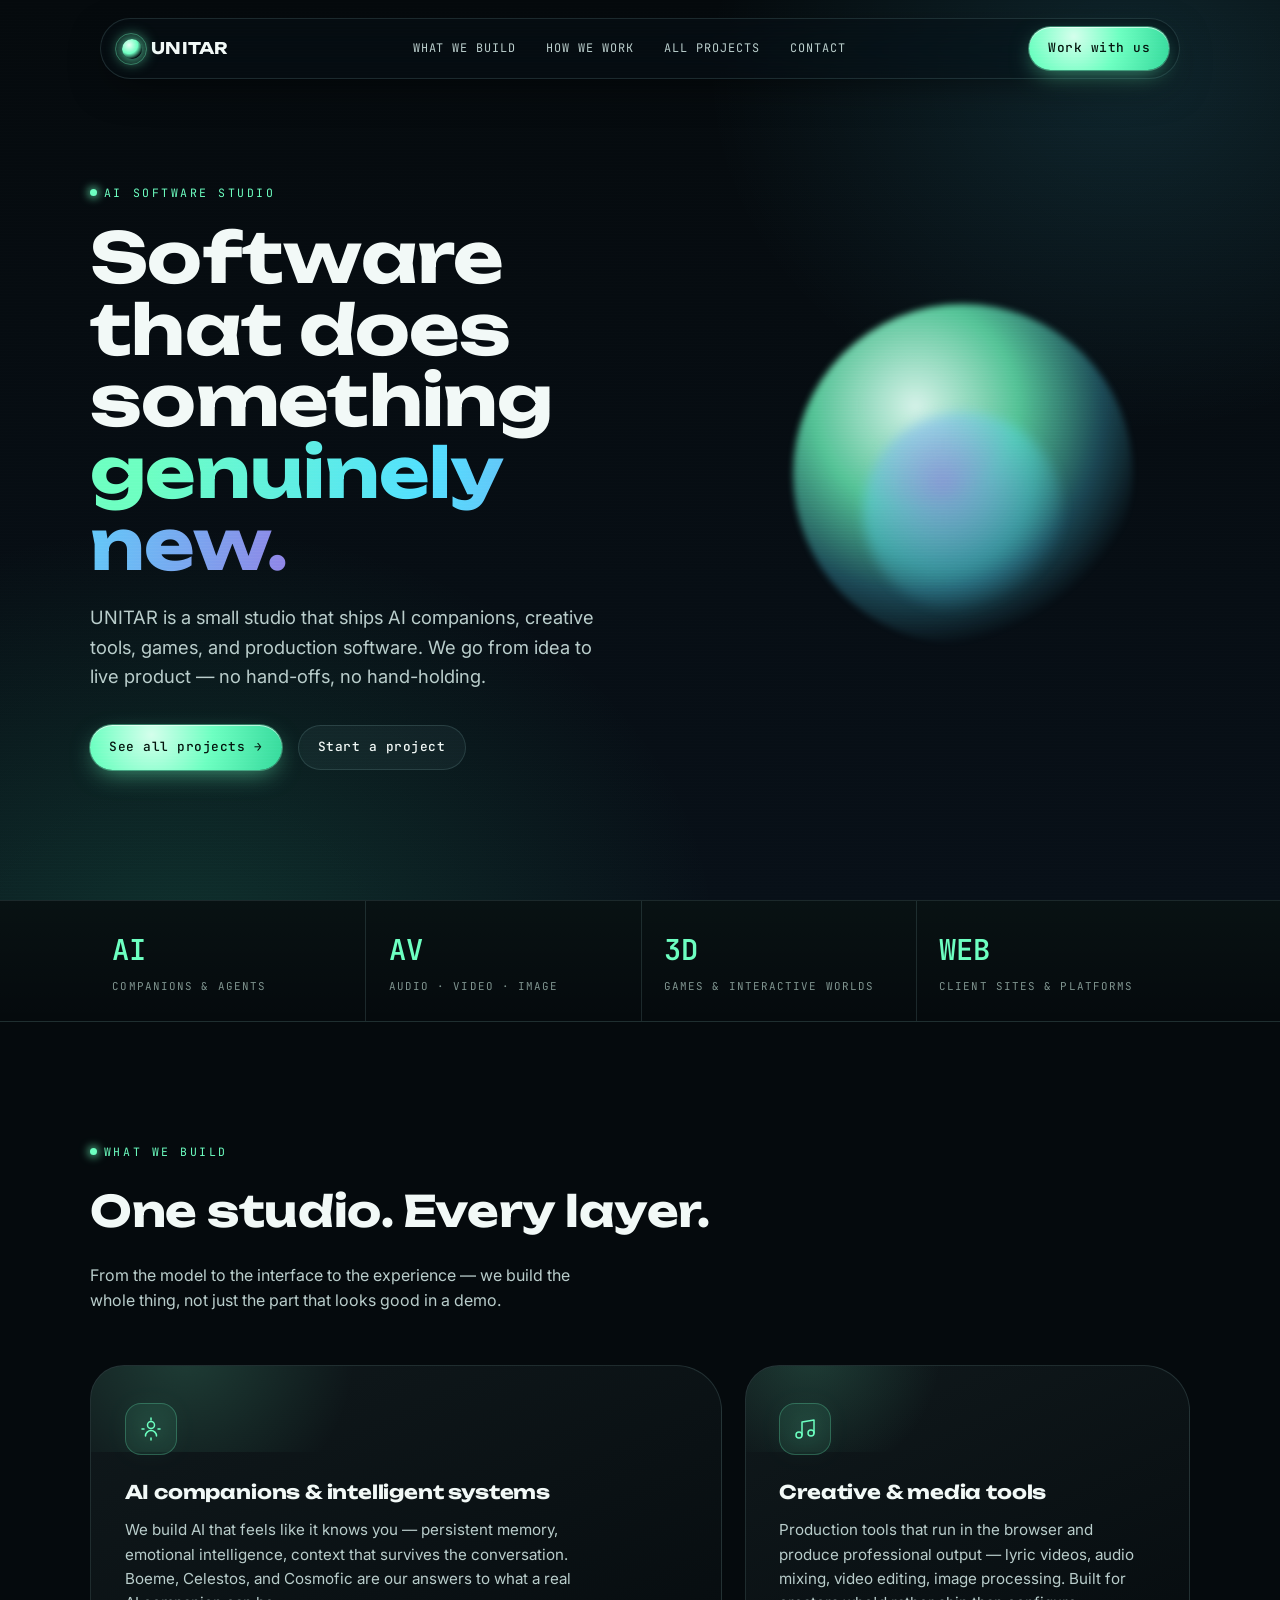
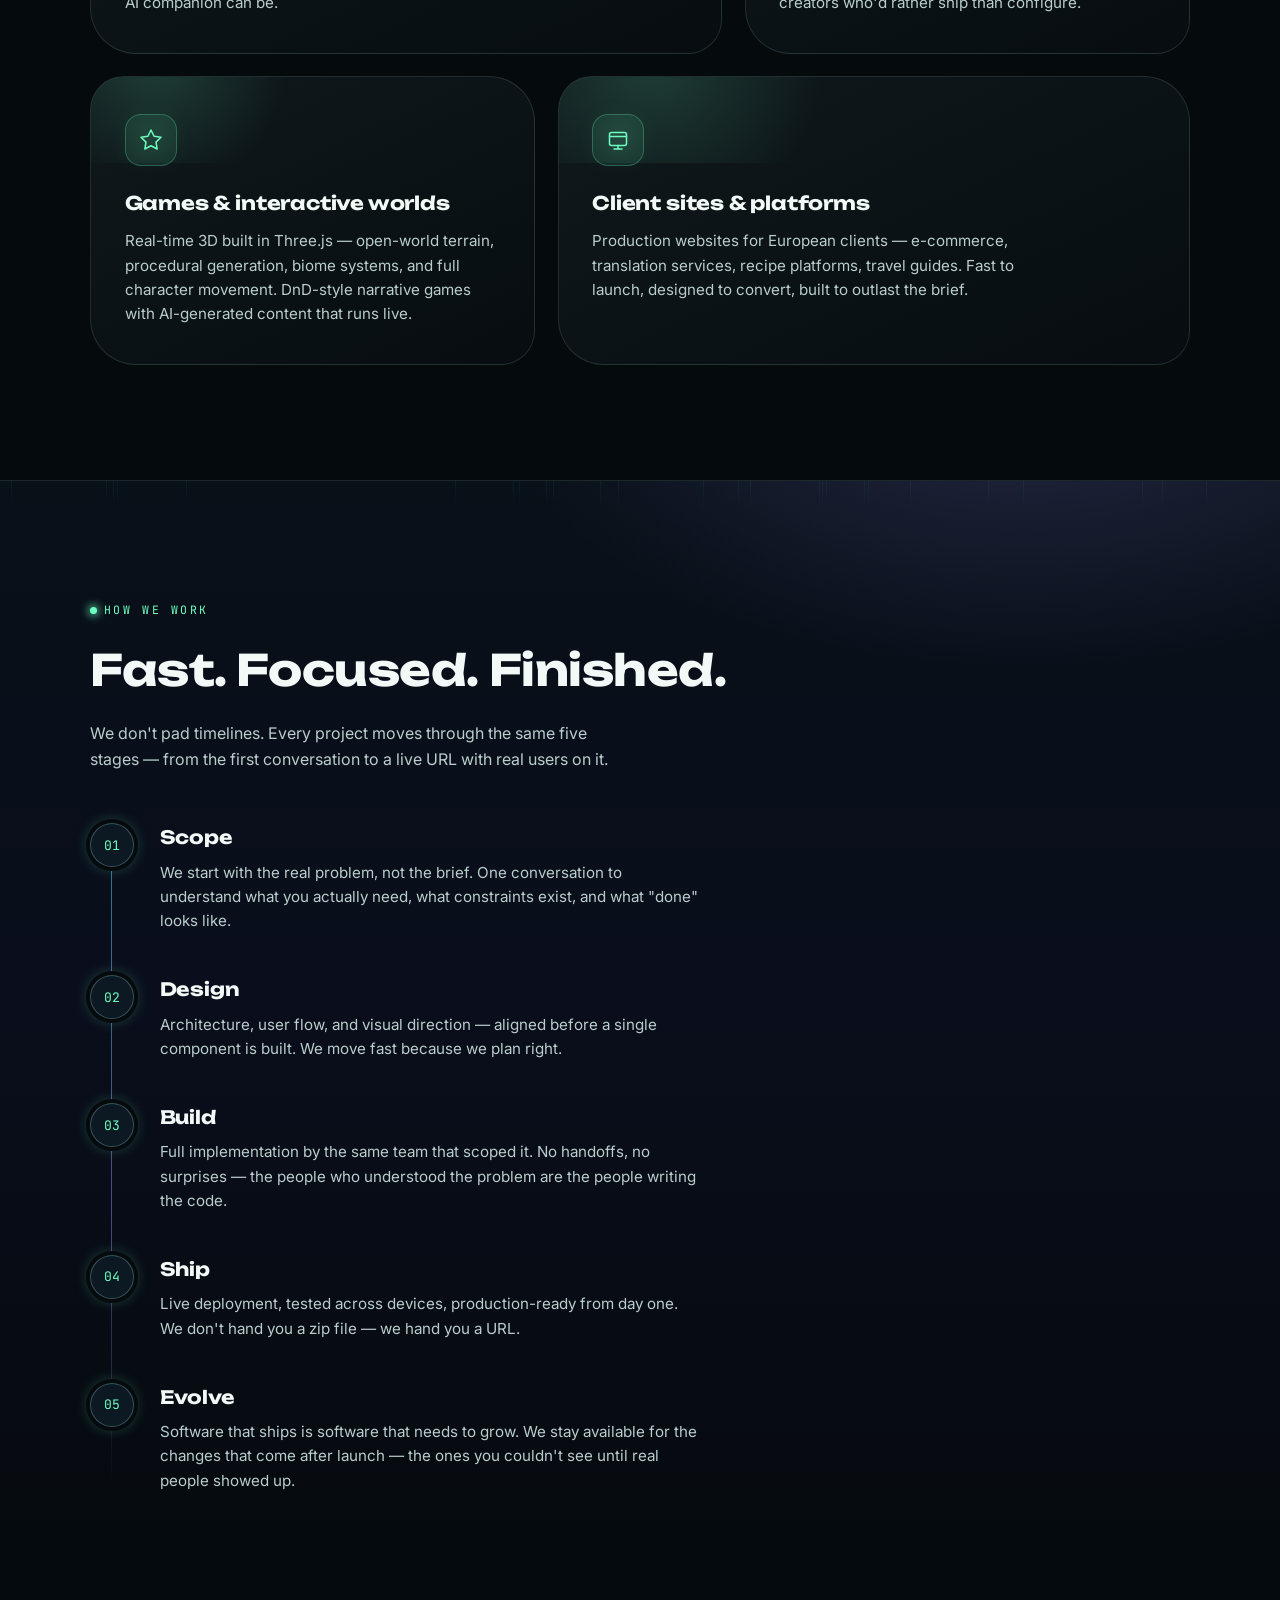
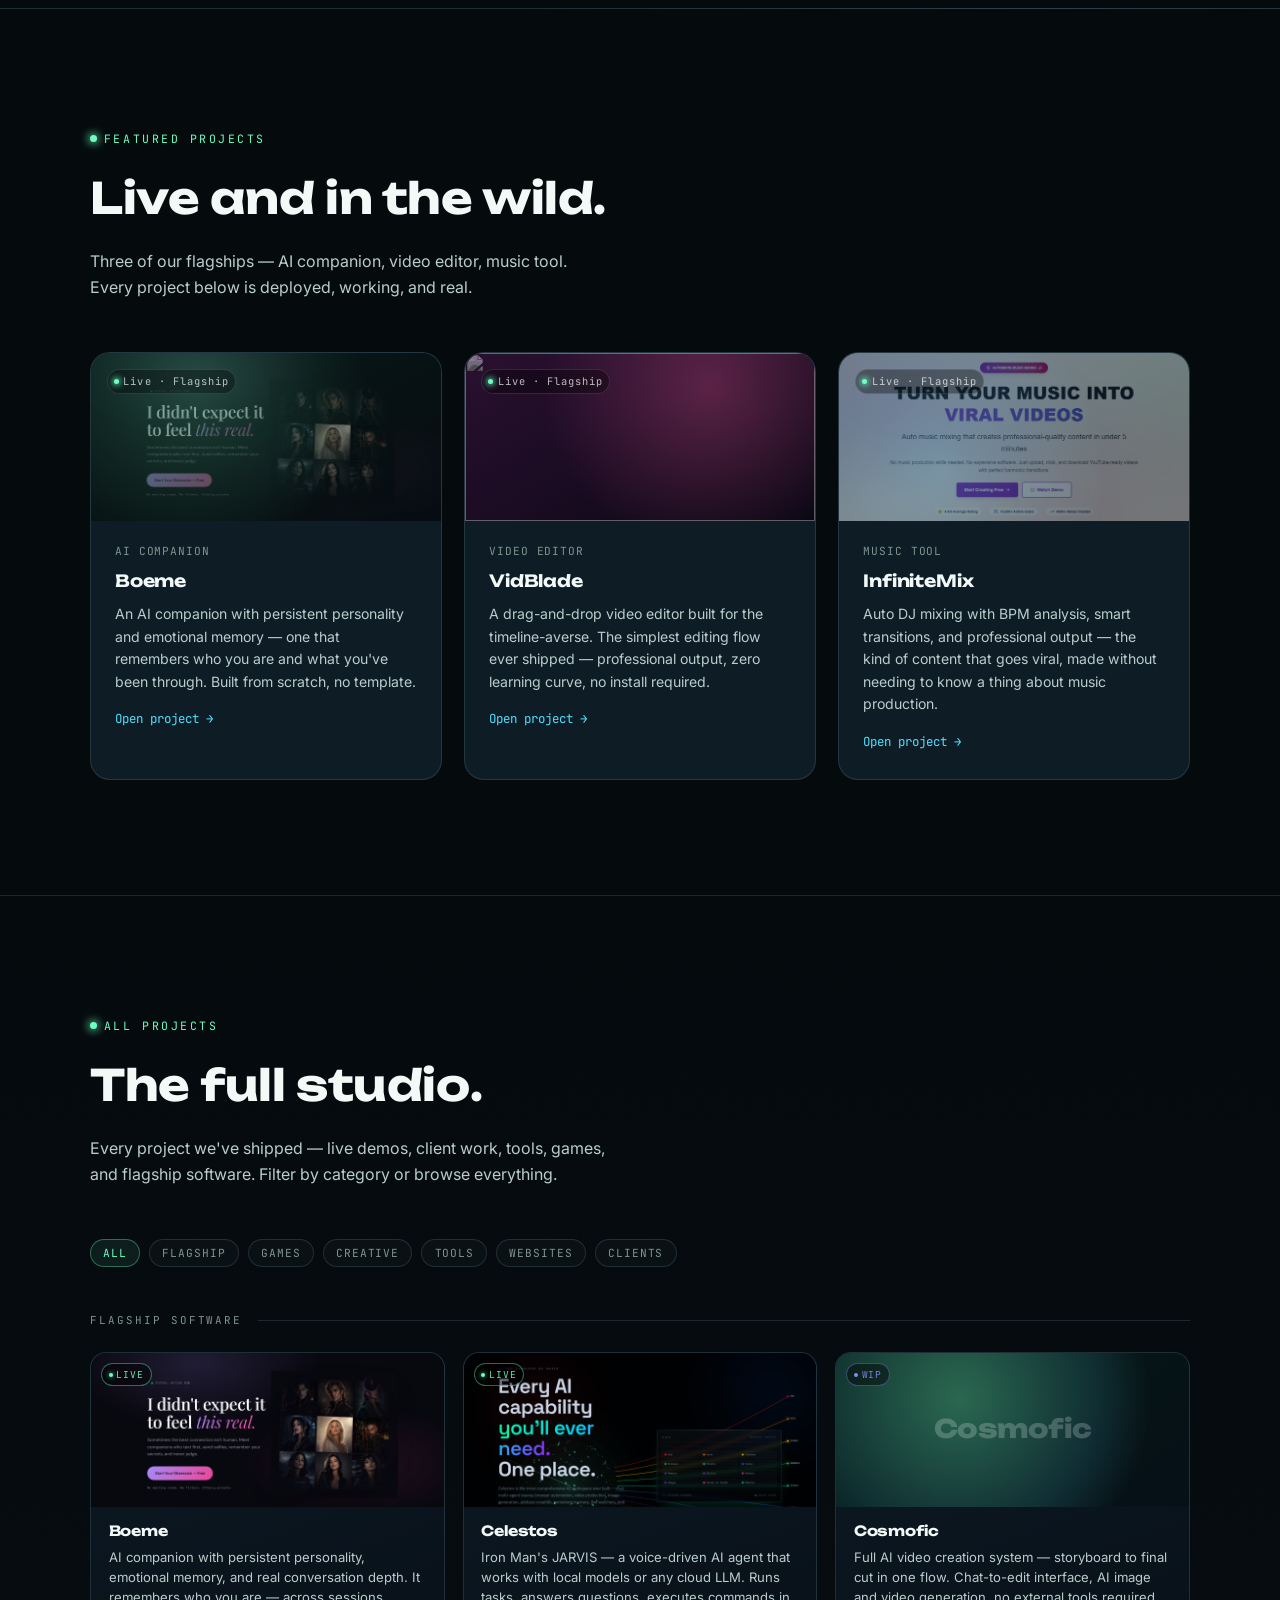
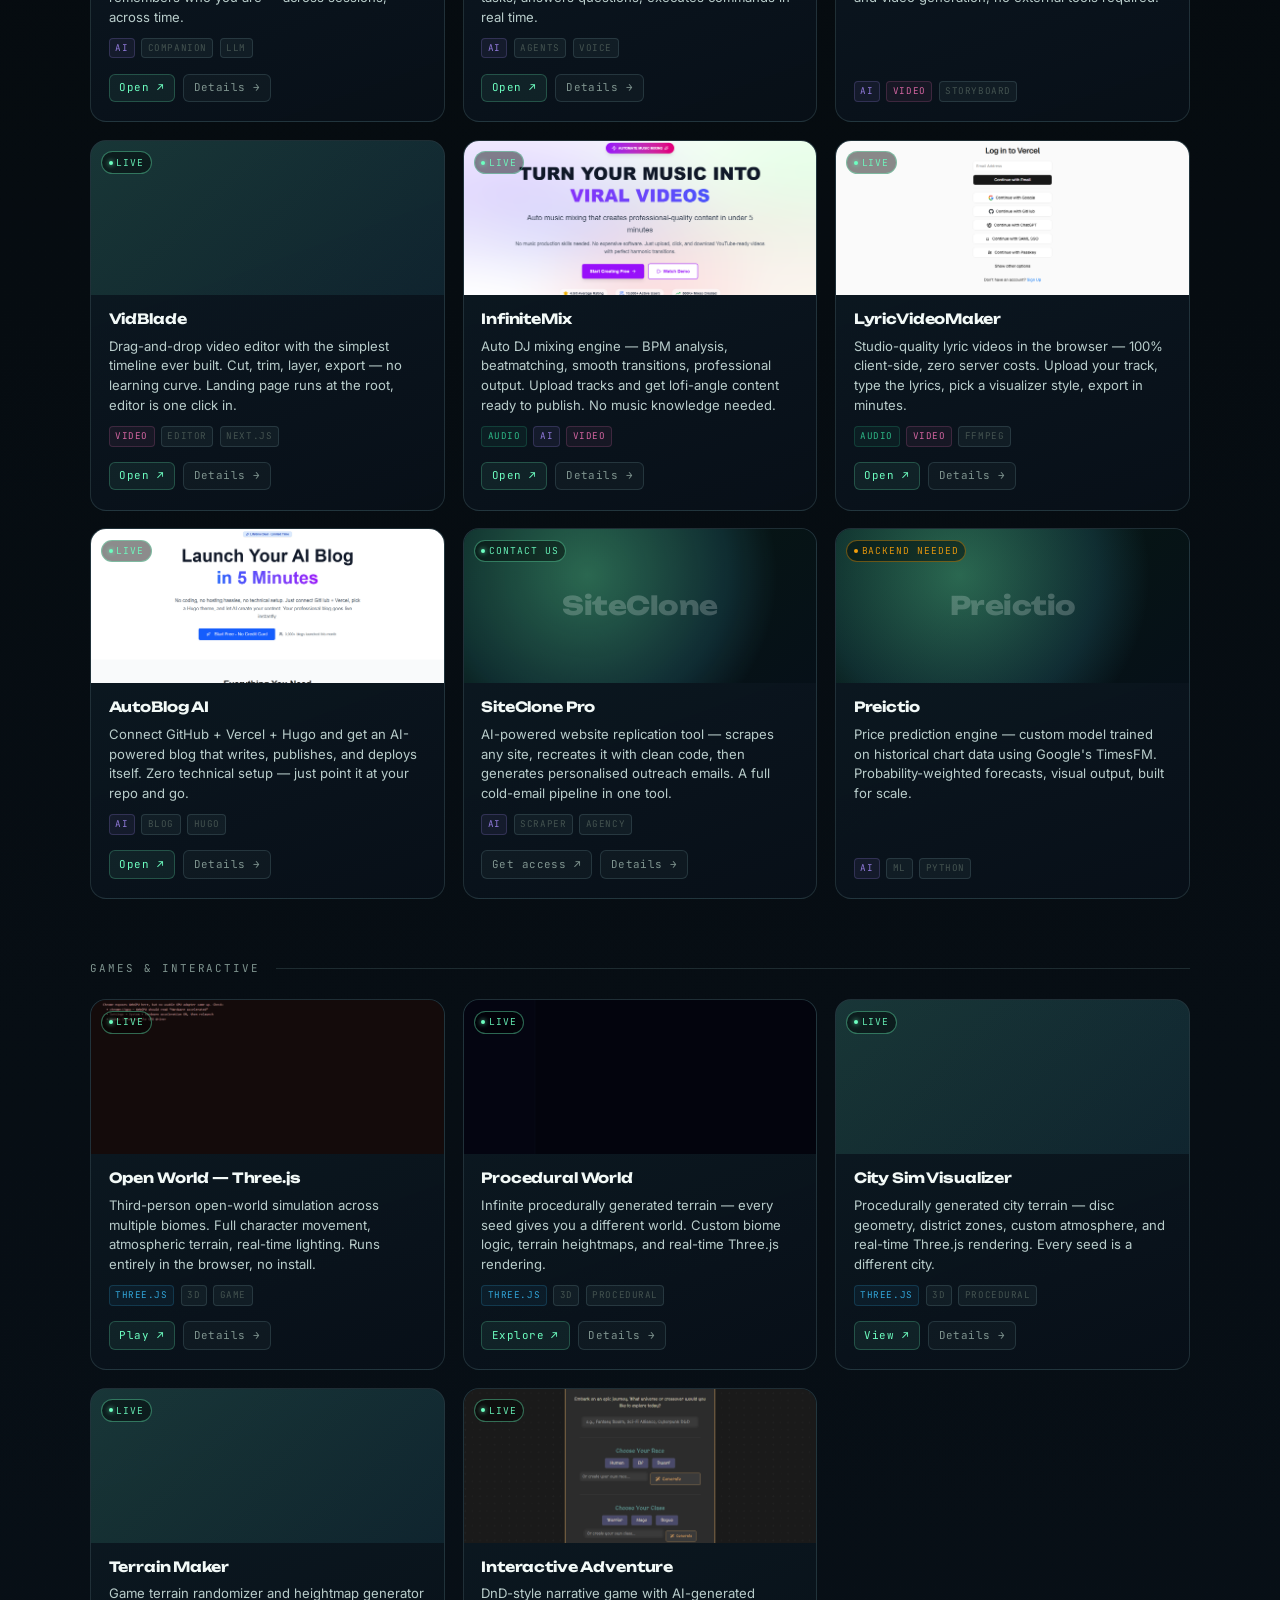
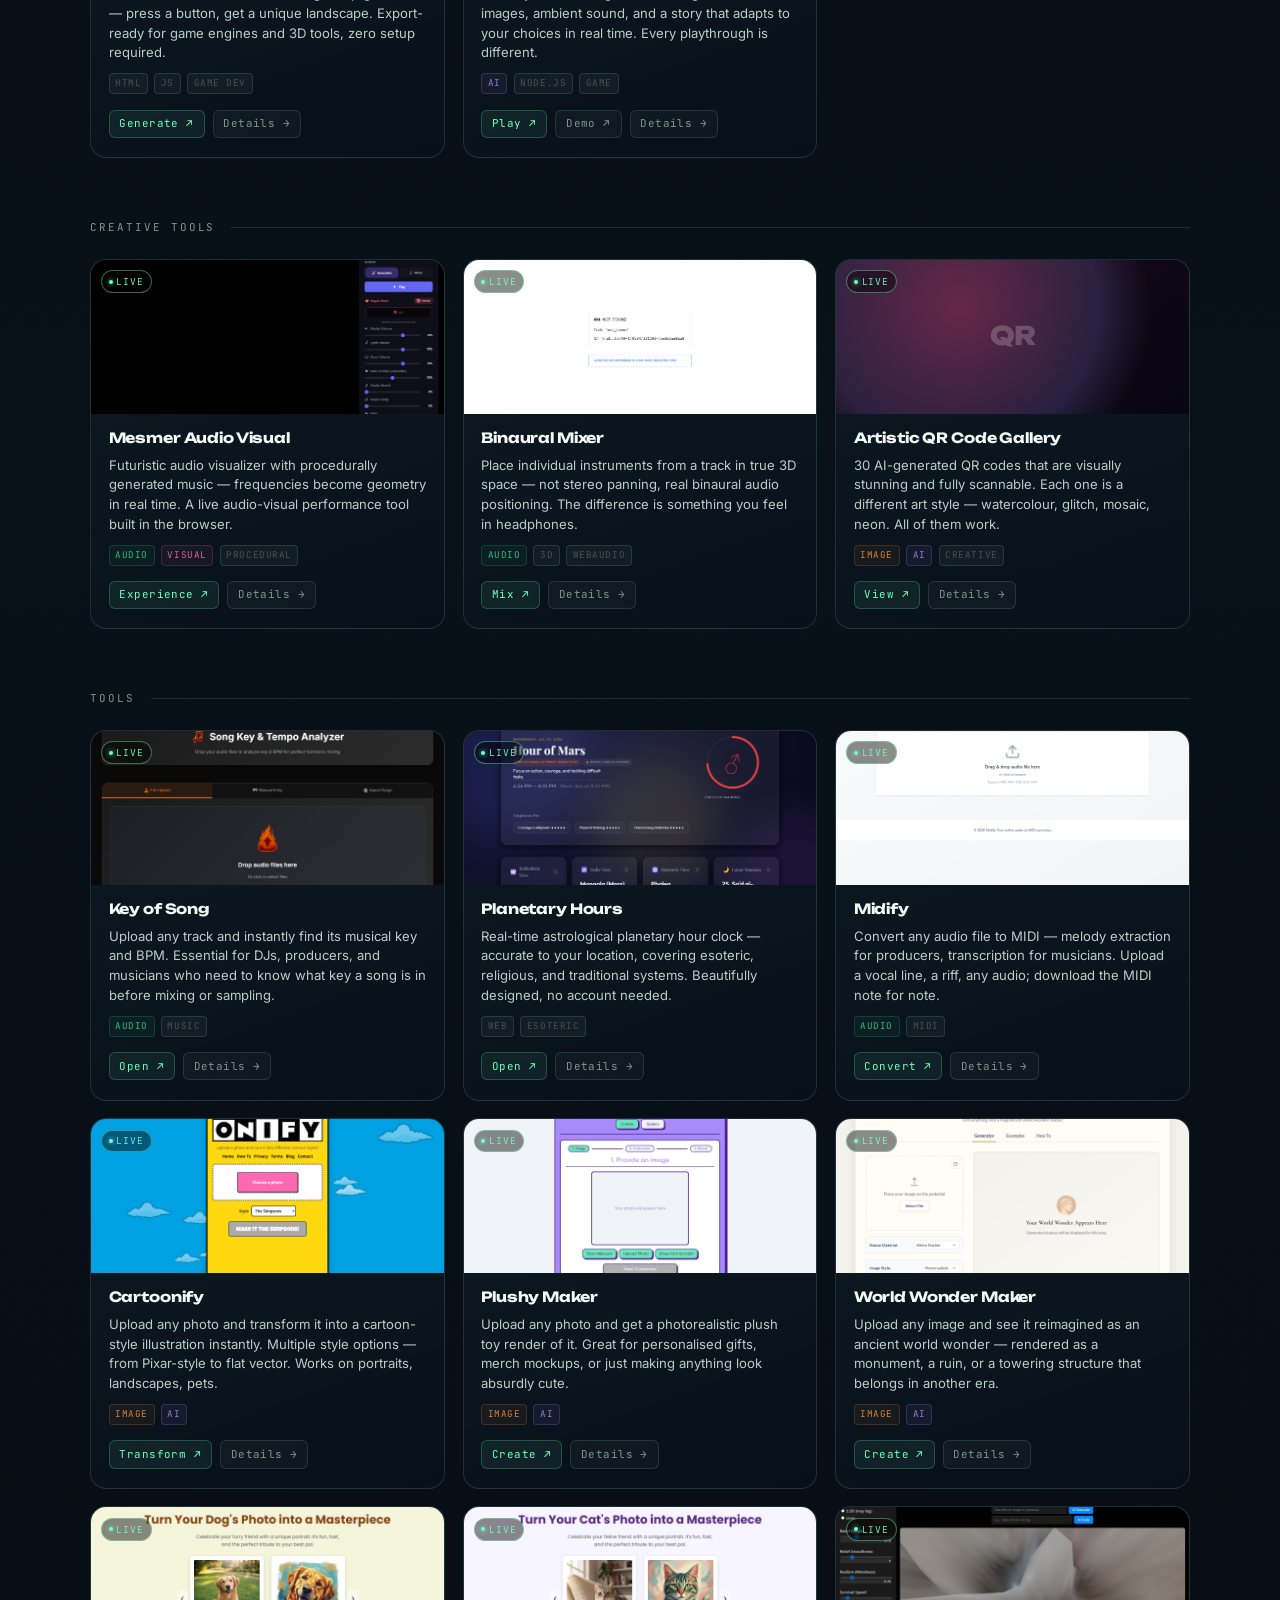
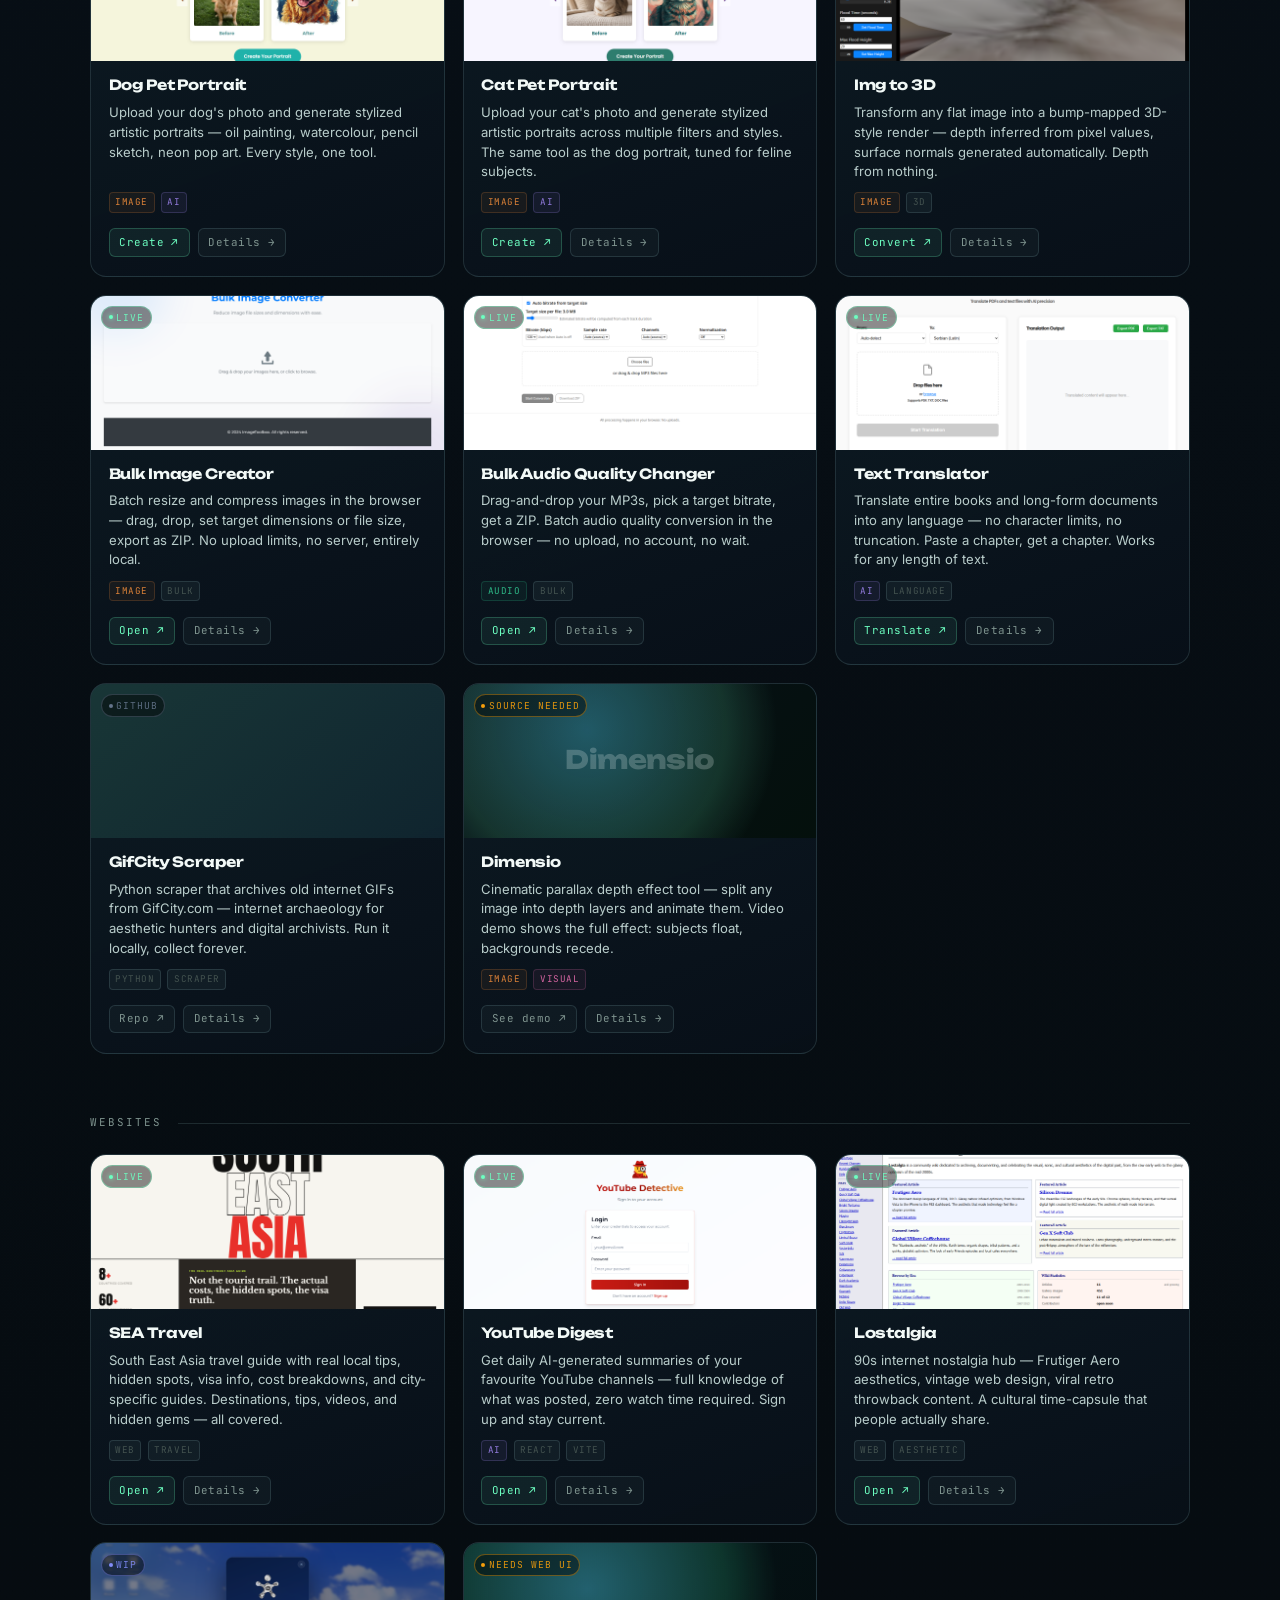
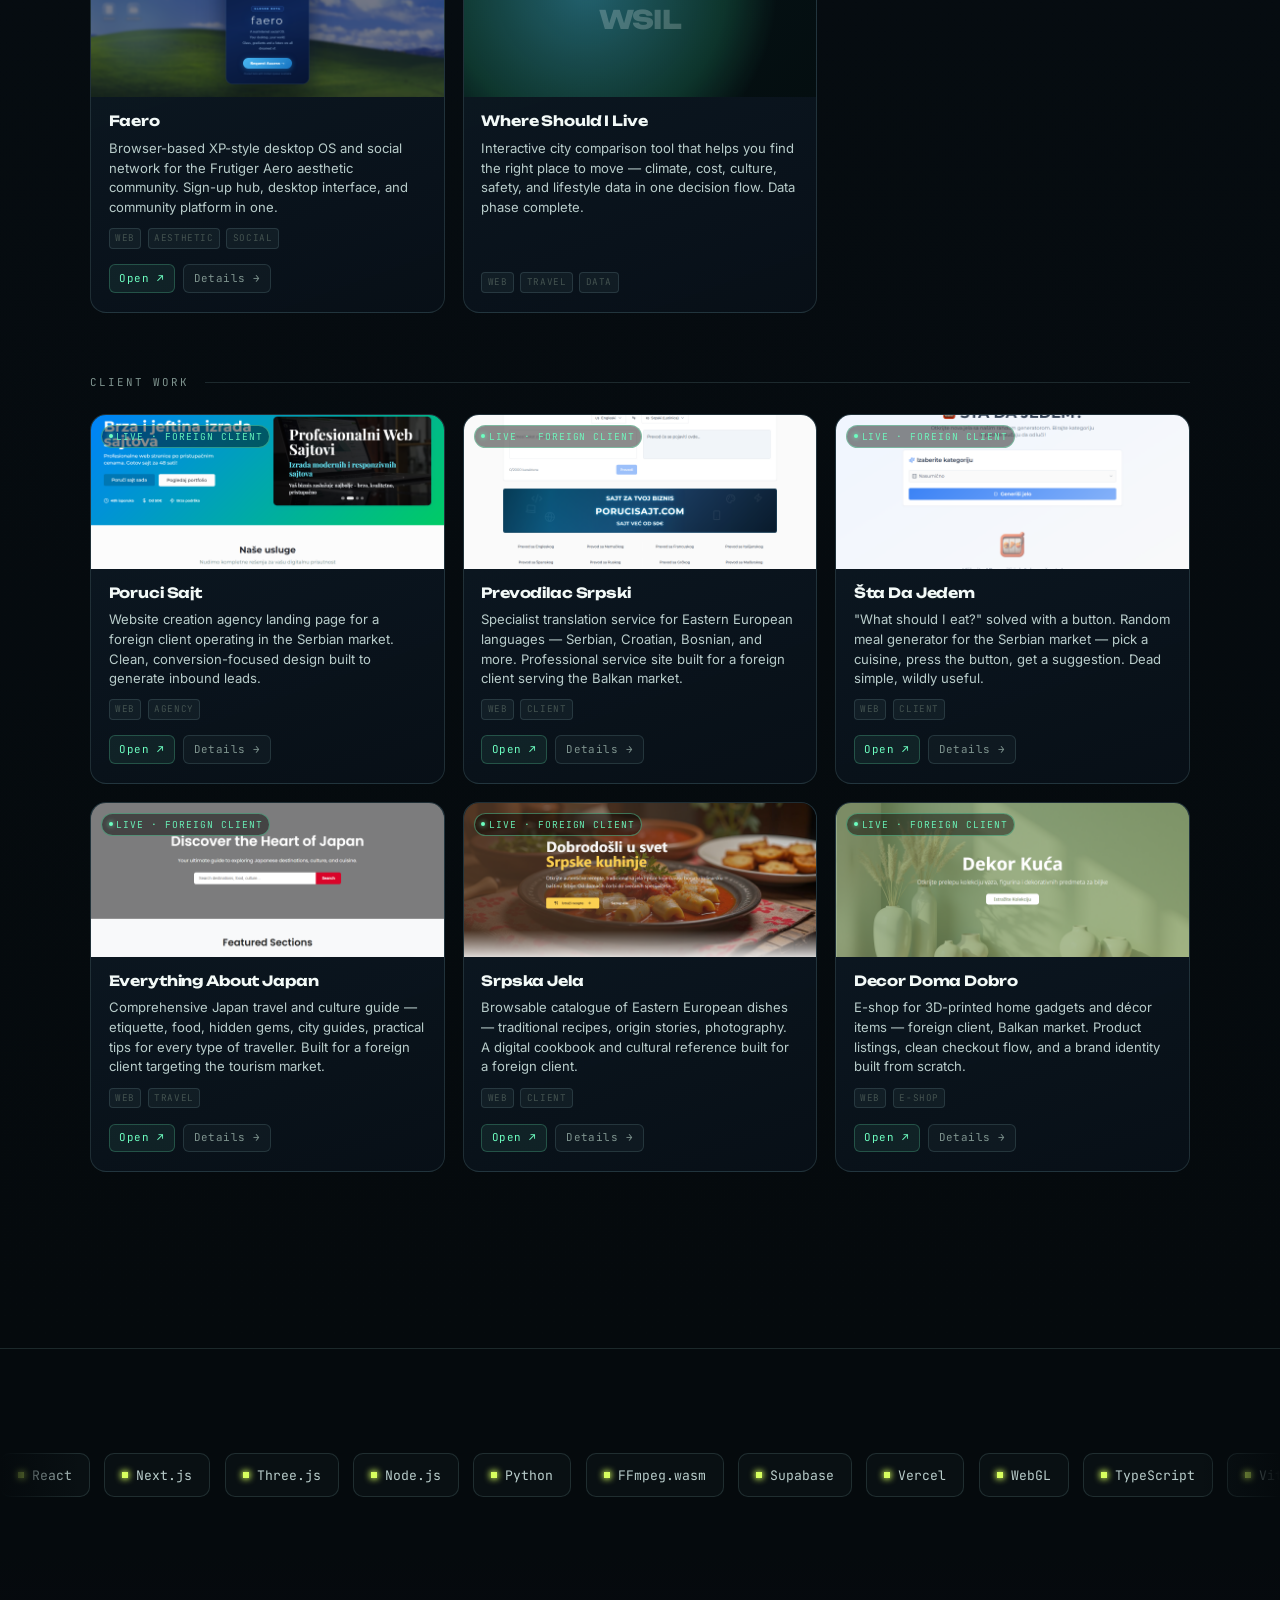
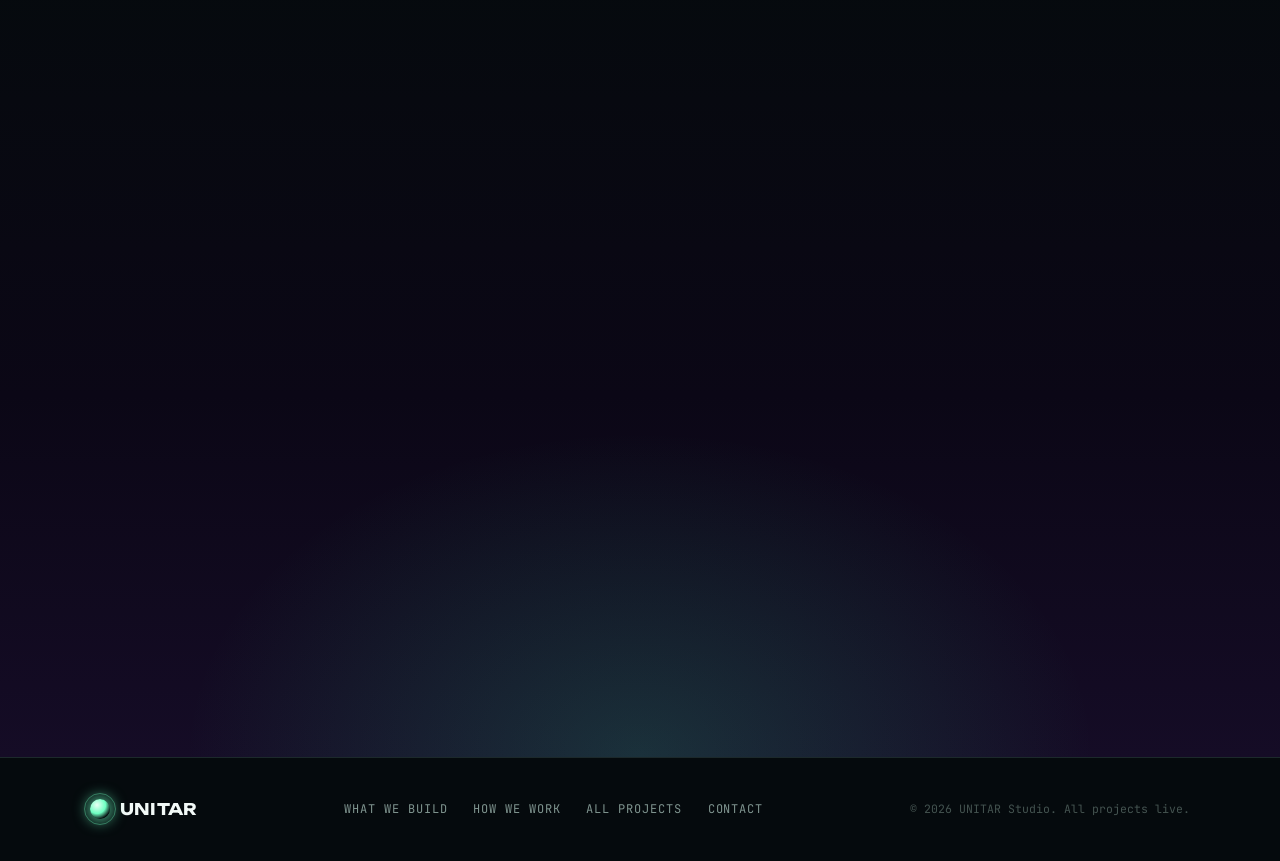
==== commit 511b018e: "fix(website): deploy project.html + fix vercel static build + image fallback - Add project.html (det" ====
--- a/unitar website/index.html
+++ b/unitar website/index.html
@@ -1075,6 +1075,14 @@
     name.innerHTML = `<a href="${detailUrl}" style="color:inherit;text-decoration:none;">${name.textContent}</a>`;
   }
 });
+
+// Graceful image fallback for missing screenshots
+document.querySelectorAll('.proj-thumb img').forEach(img => {
+  img.addEventListener('error', function() {
+    this.style.display = 'none';
+    this.parentElement.style.background = 'linear-gradient(135deg,rgba(109,255,193,.12),rgba(82,224,255,.08))';
+  });
+});
 </script>
 </body>
 </html>
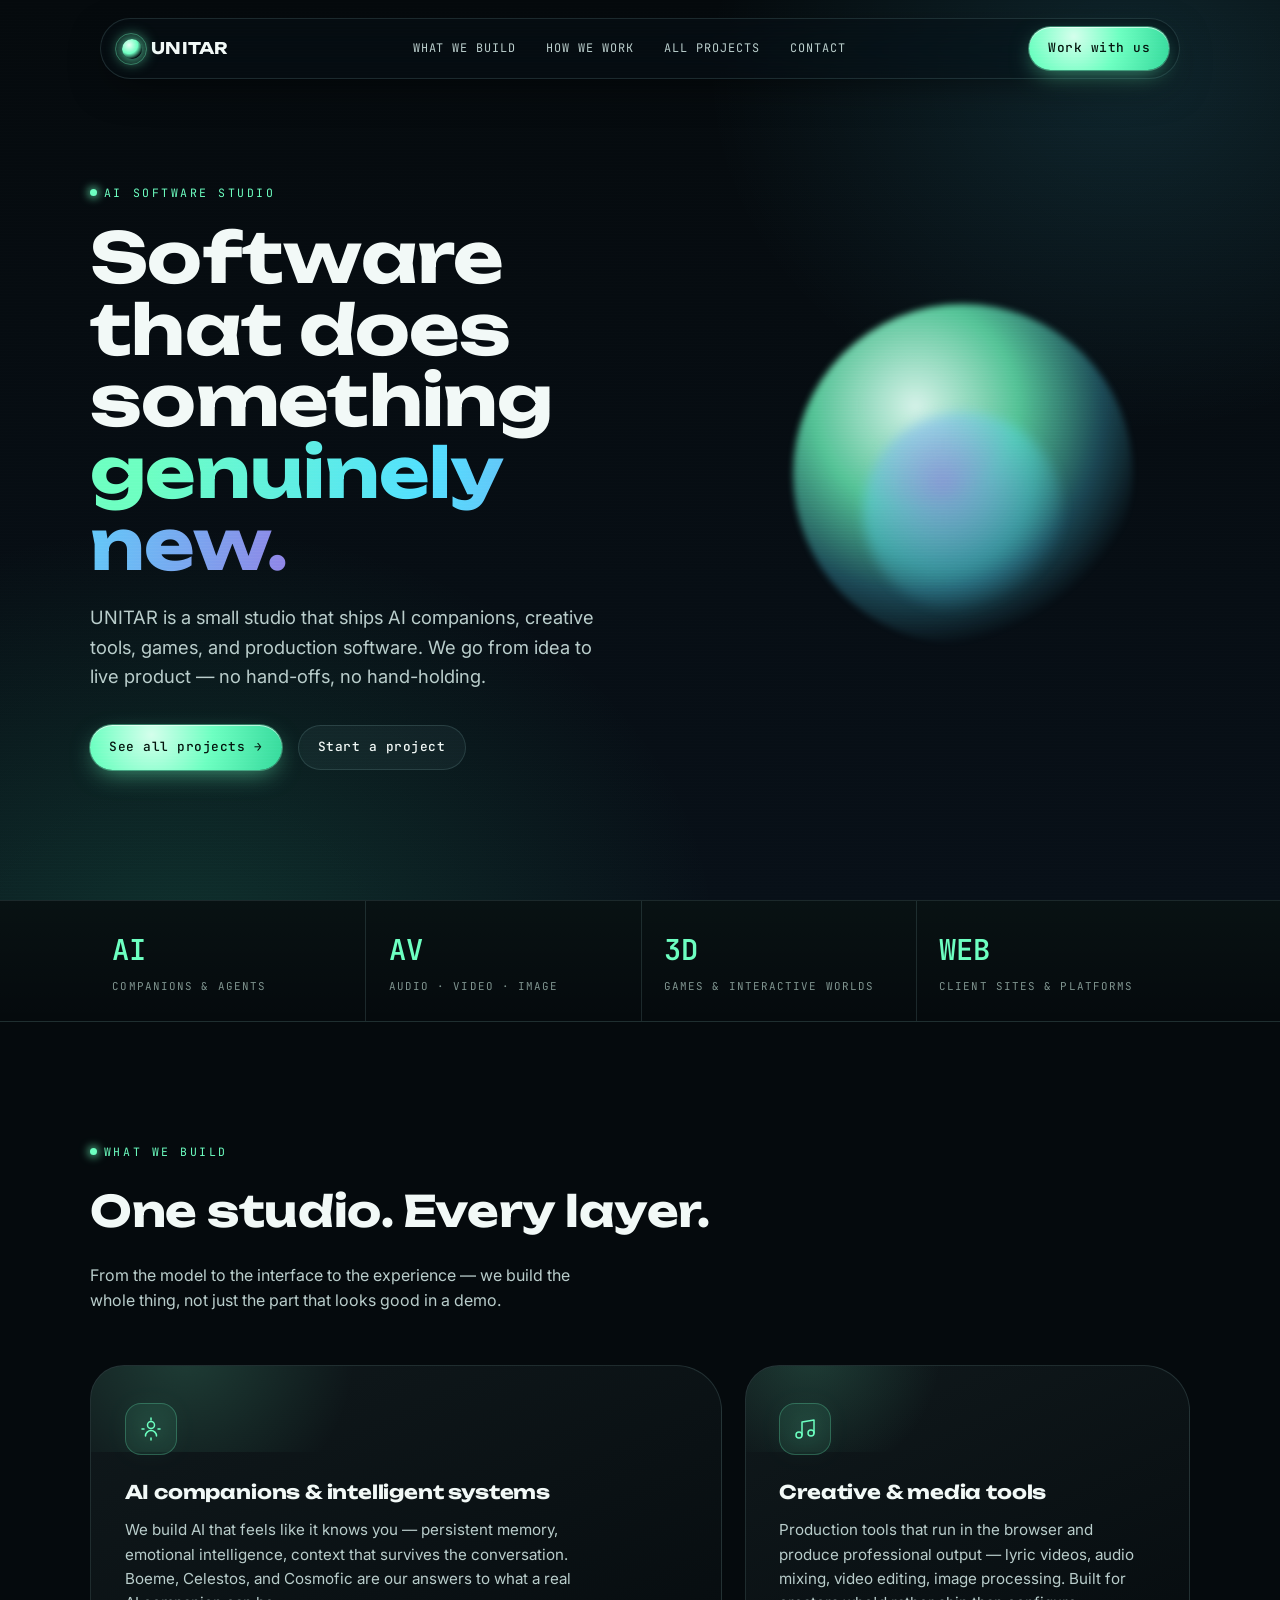
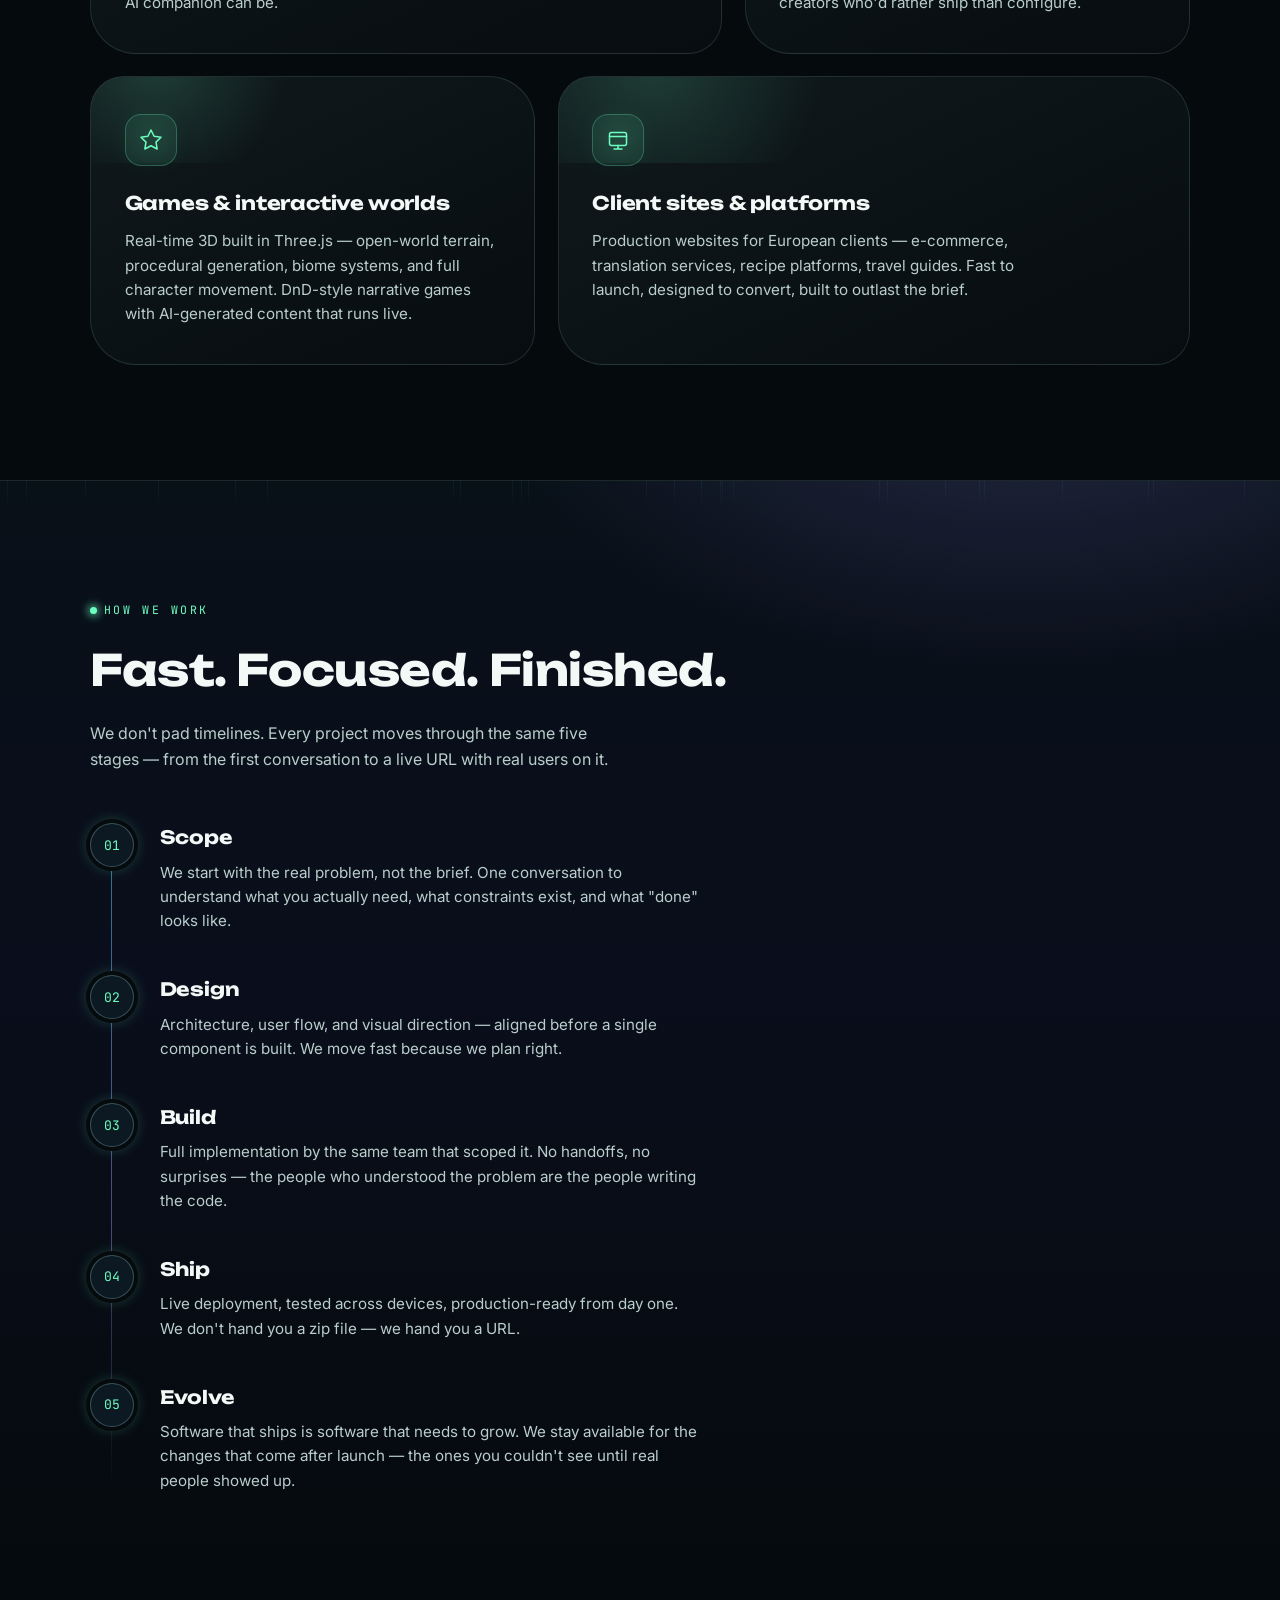
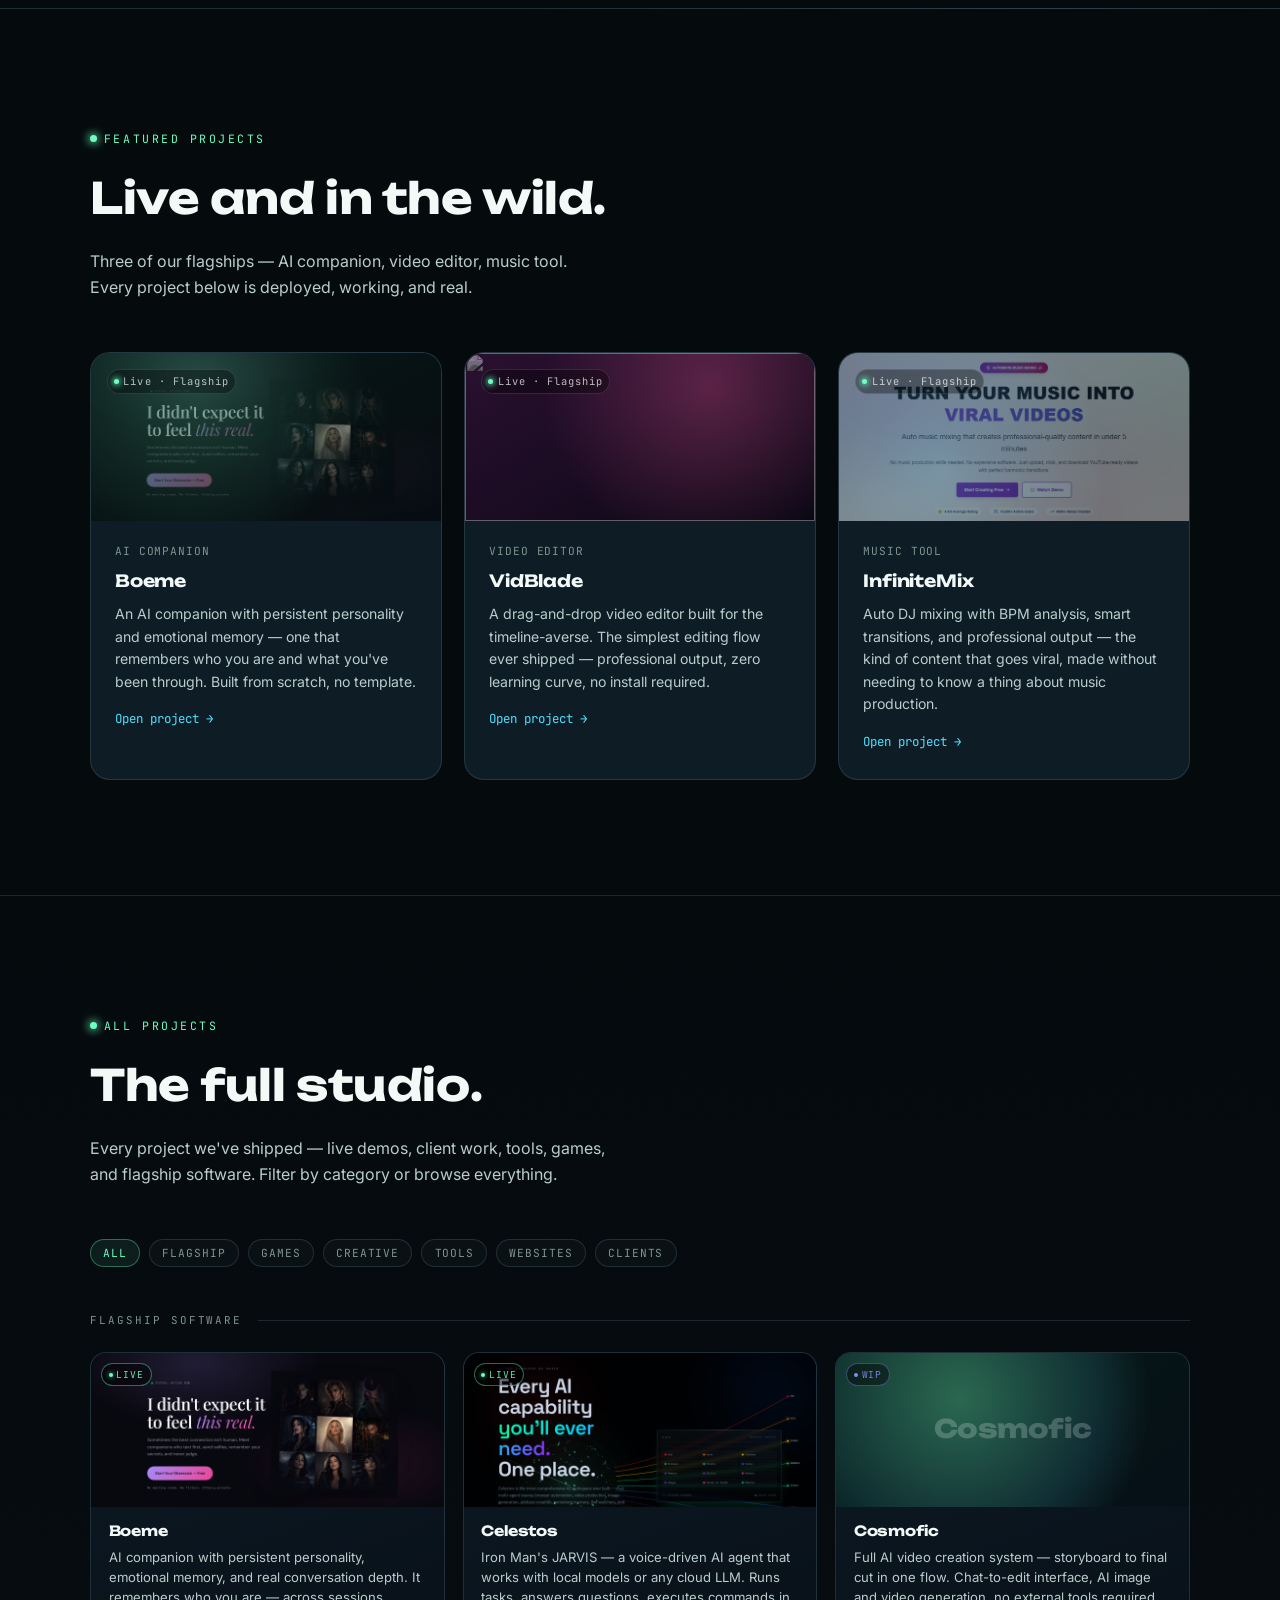
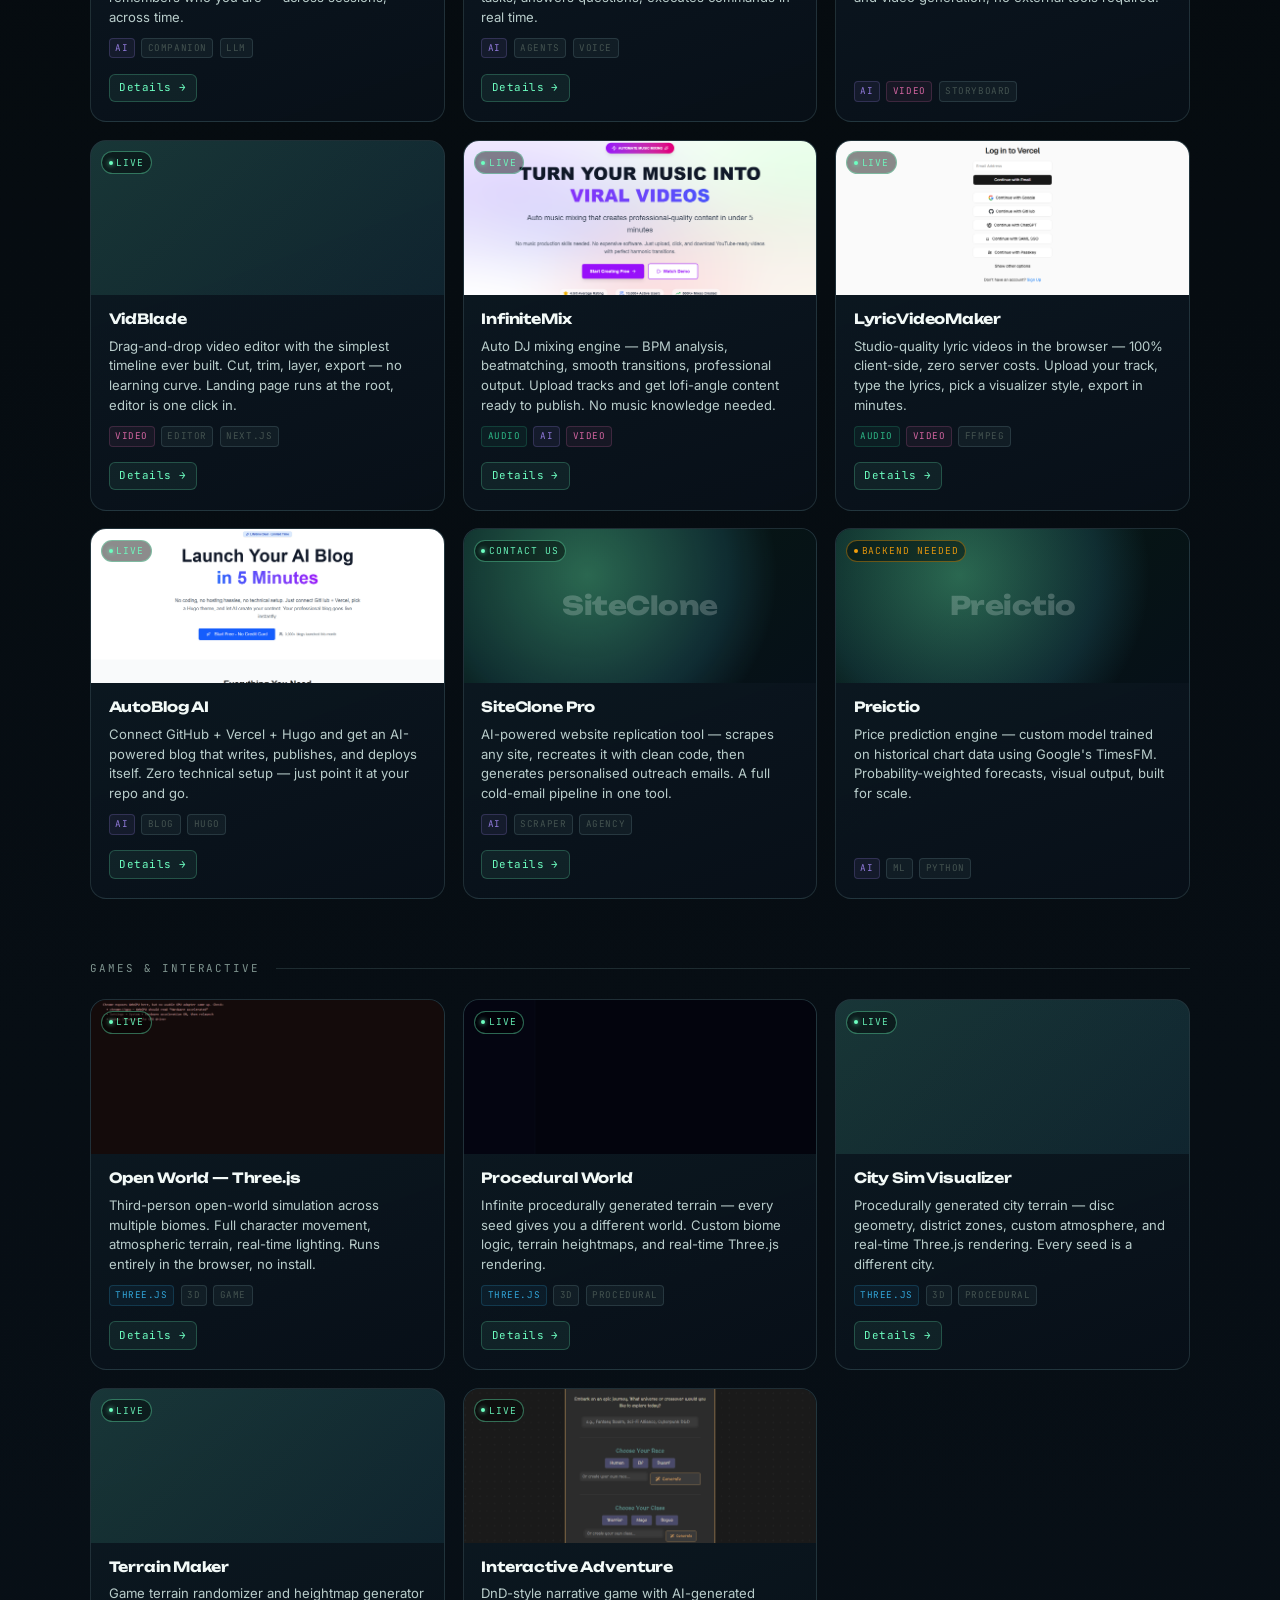
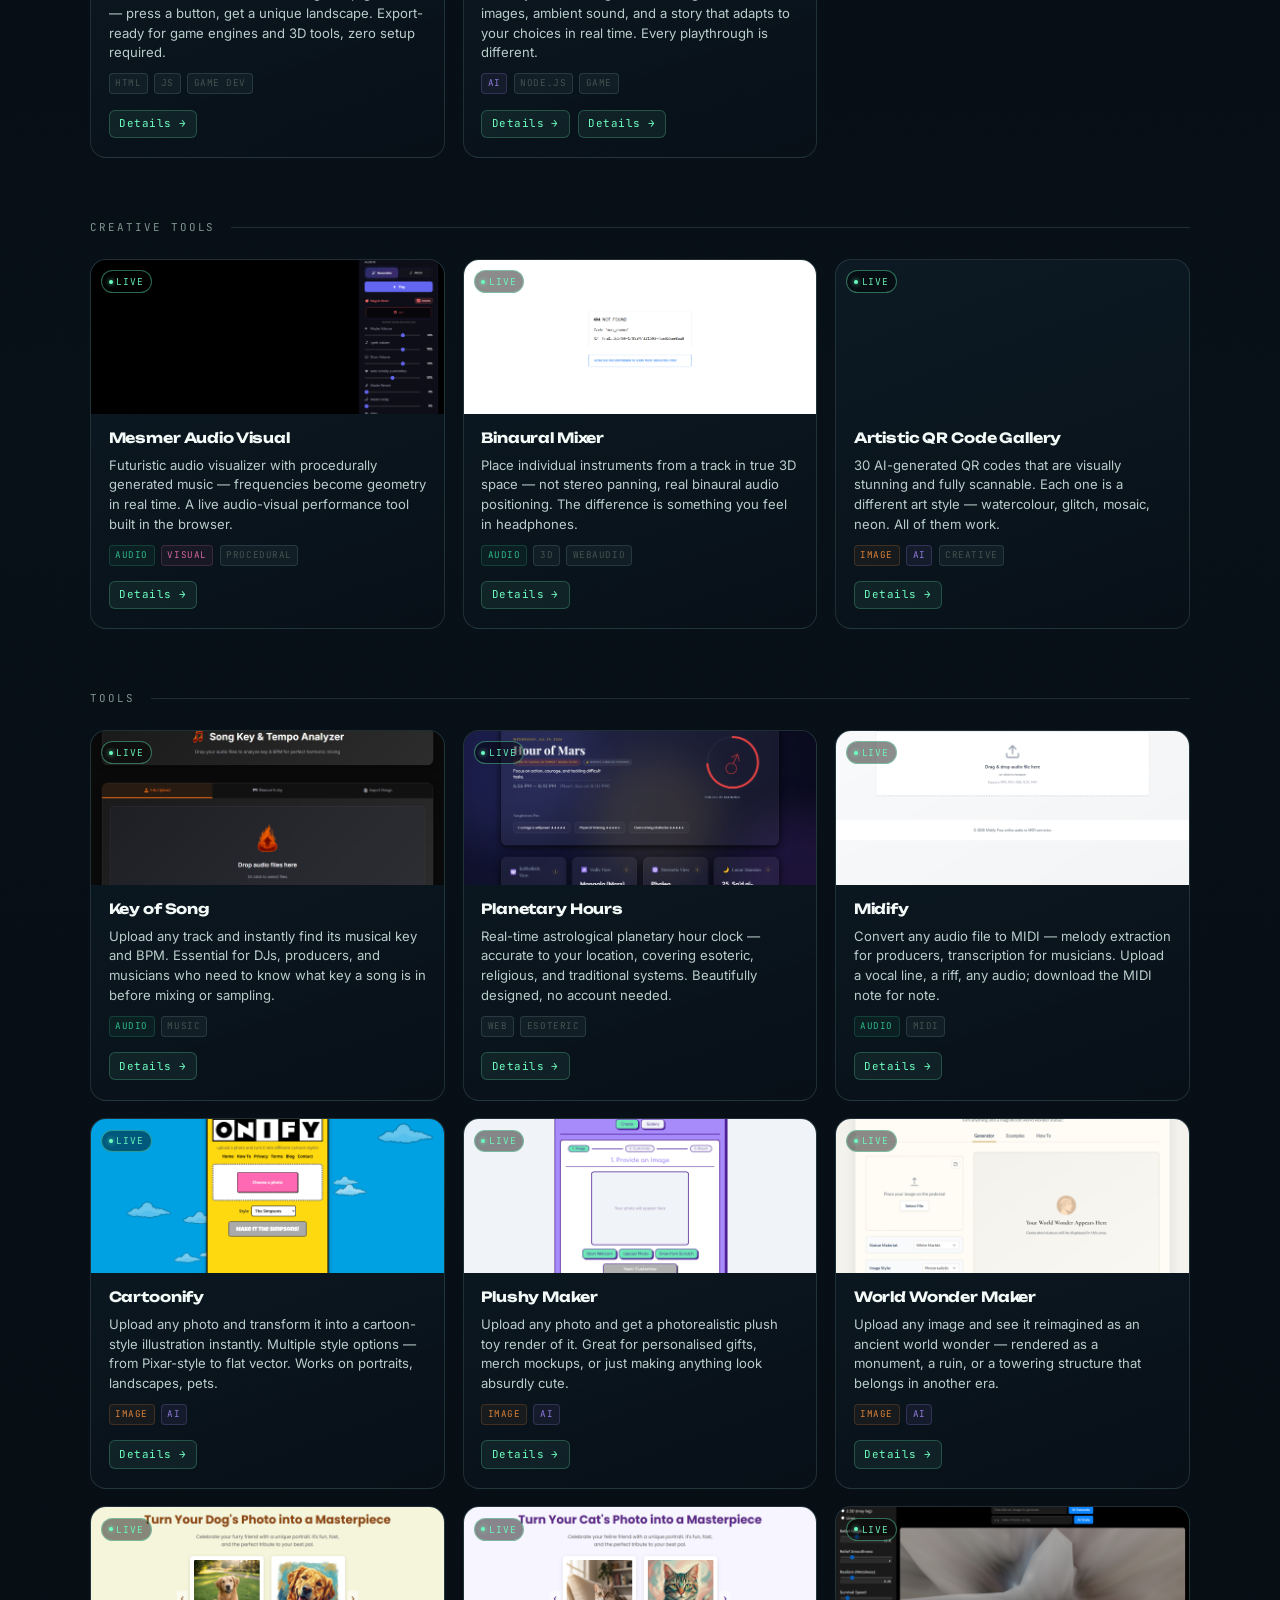
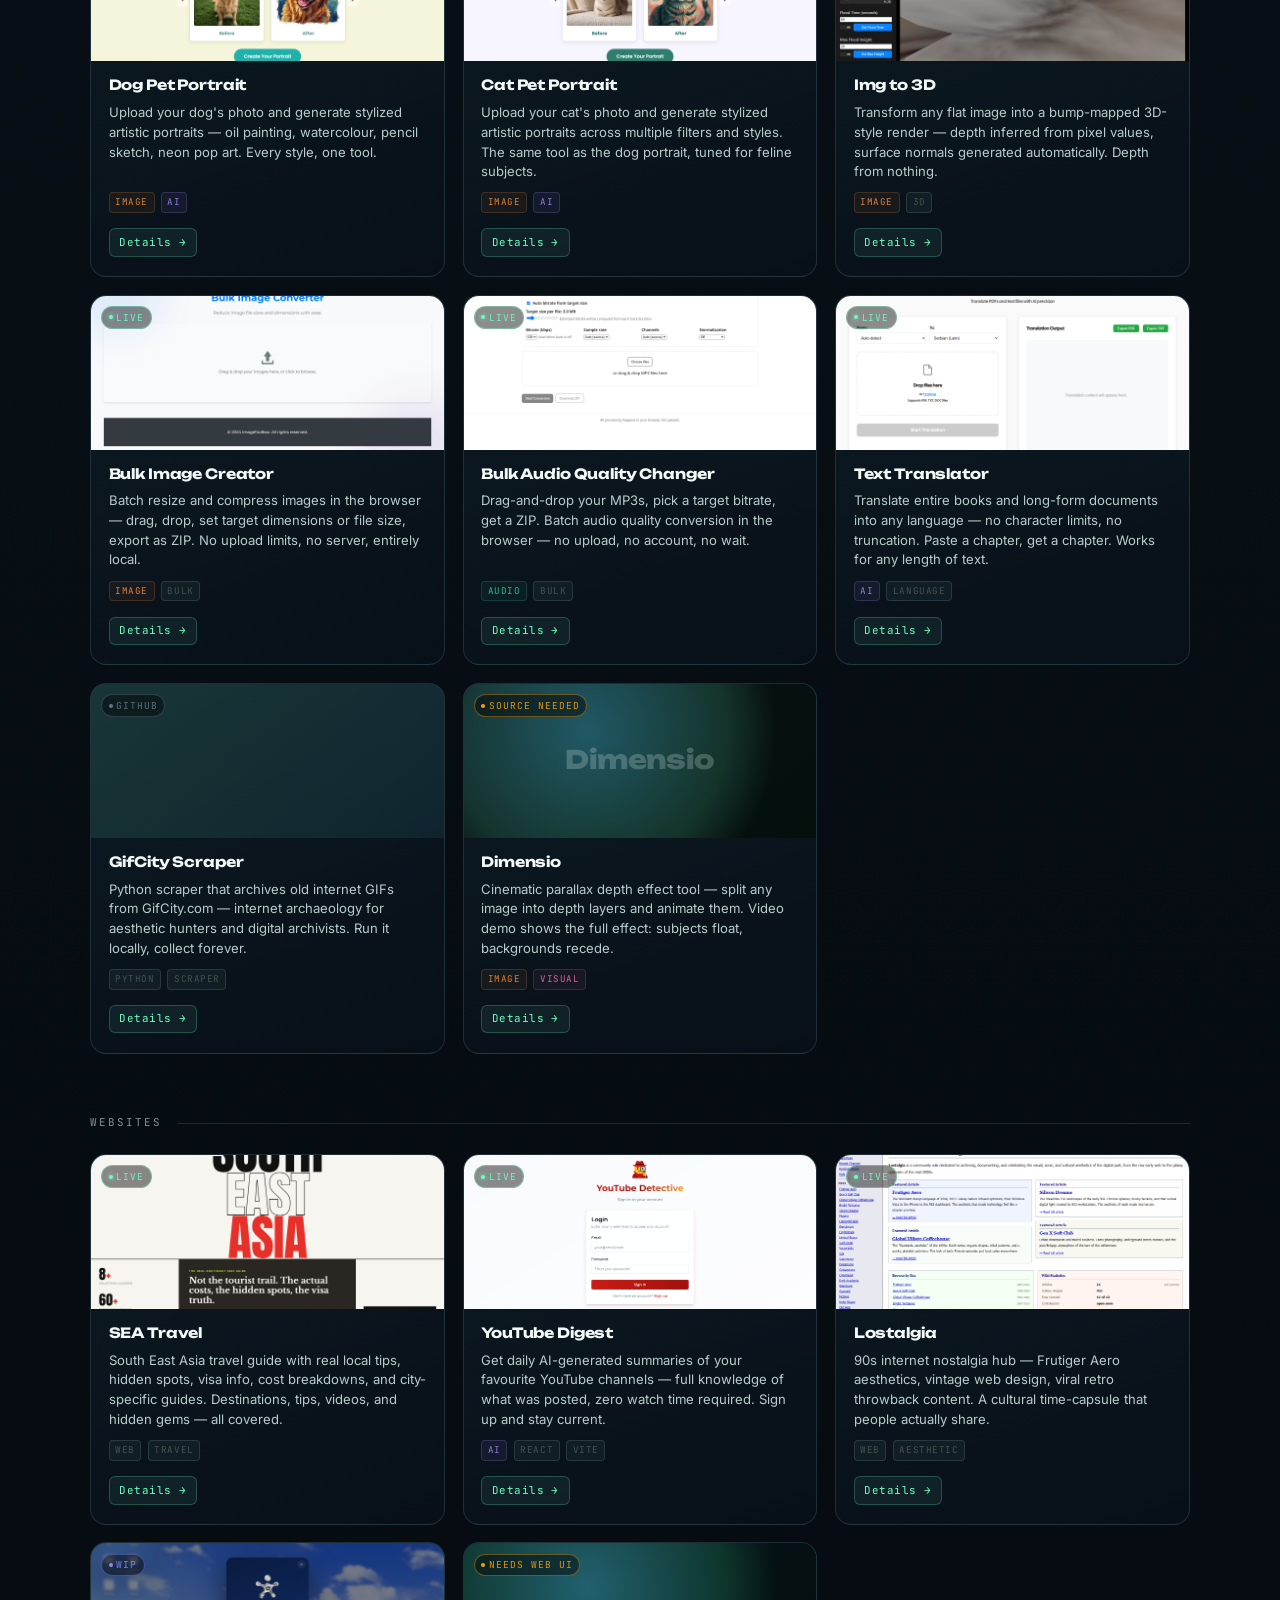
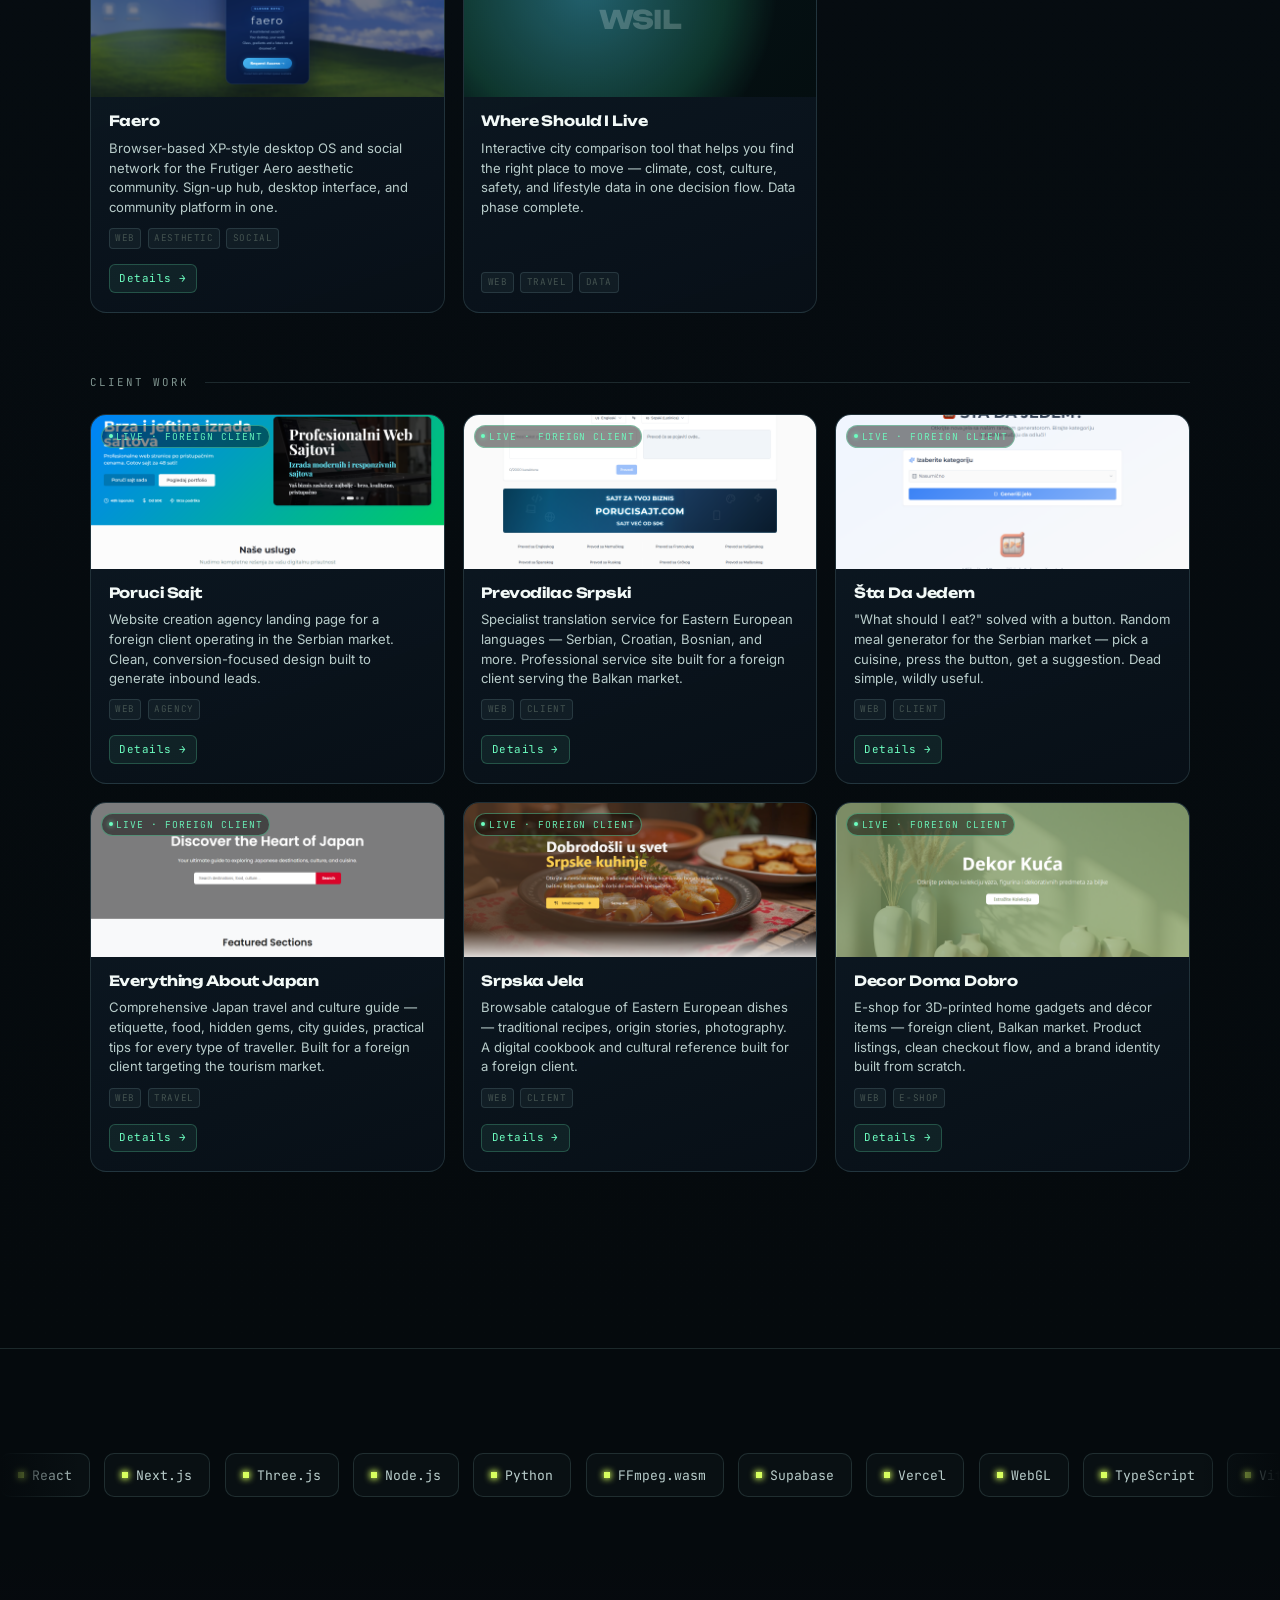
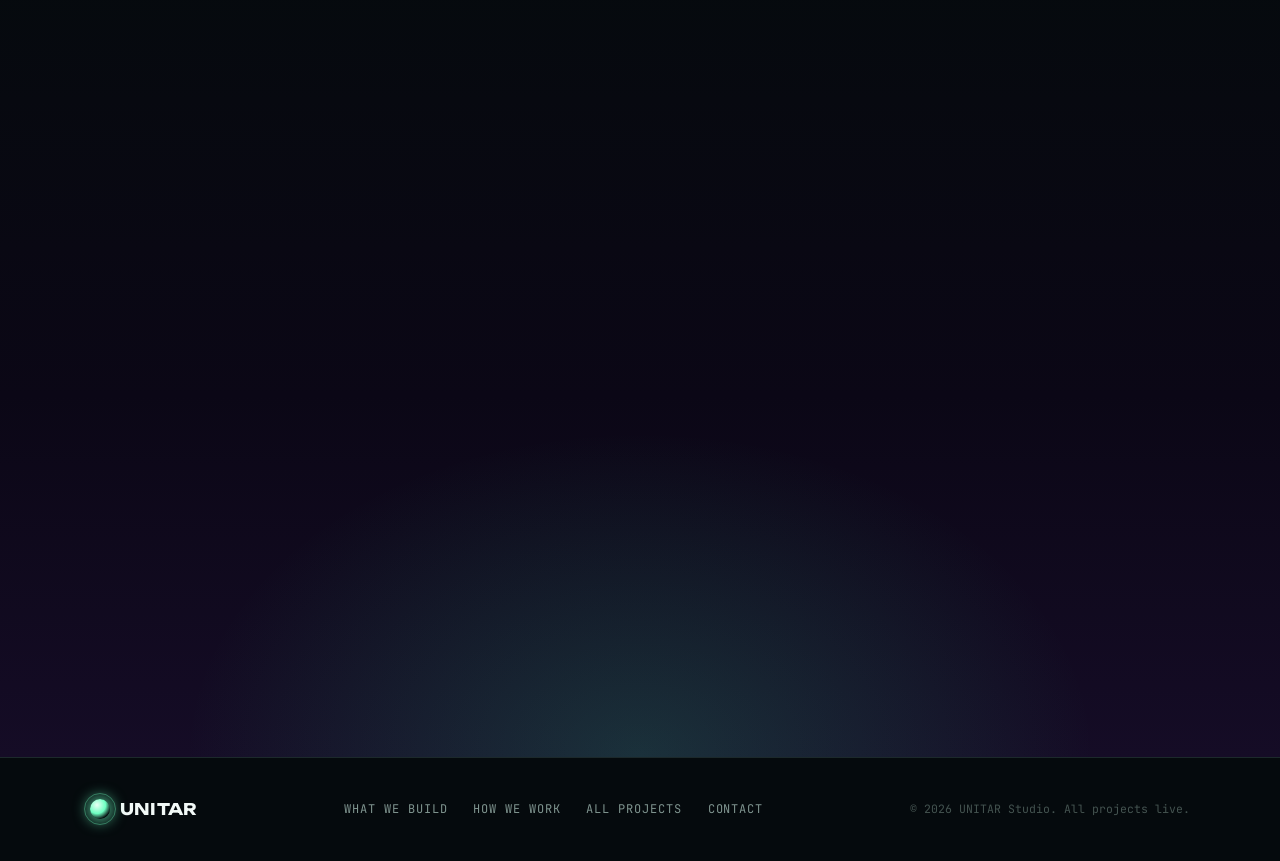
==== commit 48629804: "feat(website): card navigation + QR screenshot + binaural stem separator - All portfolio card button" ====
--- a/unitar website/index.html
+++ b/unitar website/index.html
@@ -433,7 +433,7 @@
           <div class="kicker">AI Companion</div>
           <h3>Boeme</h3>
           <p>An AI companion with persistent personality and emotional memory — one that remembers who you are and what you've been through. Built from scratch, no template.</p>
-          <a class="case-link" href="https://boeme-ai-companion.vercel.app" target="_blank" rel="noopener">Open project →</a>
+          <a class="case-link" href="project.html#boeme">Open project →</a>
         </div>
       </article>
       <article class="case reveal">
@@ -442,7 +442,7 @@
           <div class="kicker">Video Editor</div>
           <h3>VidBlade</h3>
           <p>A drag-and-drop video editor built for the timeline-averse. The simplest editing flow ever shipped — professional output, zero learning curve, no install required.</p>
-          <a class="case-link" href="https://vidblade-editor.vercel.app" target="_blank" rel="noopener">Open project →</a>
+          <a class="case-link" href="project.html#vidblade">Open project →</a>
         </div>
       </article>
       <article class="case reveal">
@@ -451,7 +451,7 @@
           <div class="kicker">Music Tool</div>
           <h3>InfiniteMix</h3>
           <p>Auto DJ mixing with BPM analysis, smart transitions, and professional output — the kind of content that goes viral, made without needing to know a thing about music production.</p>
-          <a class="case-link" href="https://infinitemixappsumo.vercel.app" target="_blank" rel="noopener">Open project →</a>
+          <a class="case-link" href="project.html#infinitemix">Open project →</a>
         </div>
       </article>
     </div>
@@ -660,7 +660,7 @@
         </div>
 
         <div class="proj-card">
-          <div class="proj-thumb ph ph-creative"><span class="ph-initials">QR</span><span class="proj-status-badge badge-live">Live</span></div>
+          <div class="proj-thumb"><img src="screenshots/artistic-qr.png" alt="Artistic QR Code Gallery" loading="lazy"><span class="proj-status-badge badge-live">Live</span></div>
           <div class="proj-body">
             <div class="proj-name">Artistic QR Code Gallery</div>
             <div class="proj-desc">30 AI-generated QR codes that are visually stunning and fully scannable. Each one is a different art style — watercolour, glitch, mosaic, neon. All of them work.</div>
@@ -1055,16 +1055,15 @@
   if (!slug) return;
   const detailUrl = `project.html#${slug}`;
   card.style.cursor = 'pointer';
-  // Add "Details" link into proj-actions
-  const actions = card.querySelector('.proj-actions');
-  if (actions) {
-    const dLink = document.createElement('a');
-    dLink.href = detailUrl;
-    dLink.className = 'proj-link ghost';
-    dLink.textContent = 'Details →';
-    actions.appendChild(dLink);
-  }
-  // Make whole card click go to detail (unless clicking an existing link)
+  // Redirect all existing action buttons to the detail page (external URL lives on project.html)
+  card.querySelectorAll('.proj-actions .proj-link').forEach(link => {
+    link.href = detailUrl;
+    link.removeAttribute('target');
+    link.removeAttribute('rel');
+    link.textContent = 'Details →';
+    link.classList.remove('ghost');
+  });
+  // Make thumbnail click go to detail page
   card.addEventListener('click', e => {
     if (e.target.closest('a')) return;
     window.location.href = detailUrl;
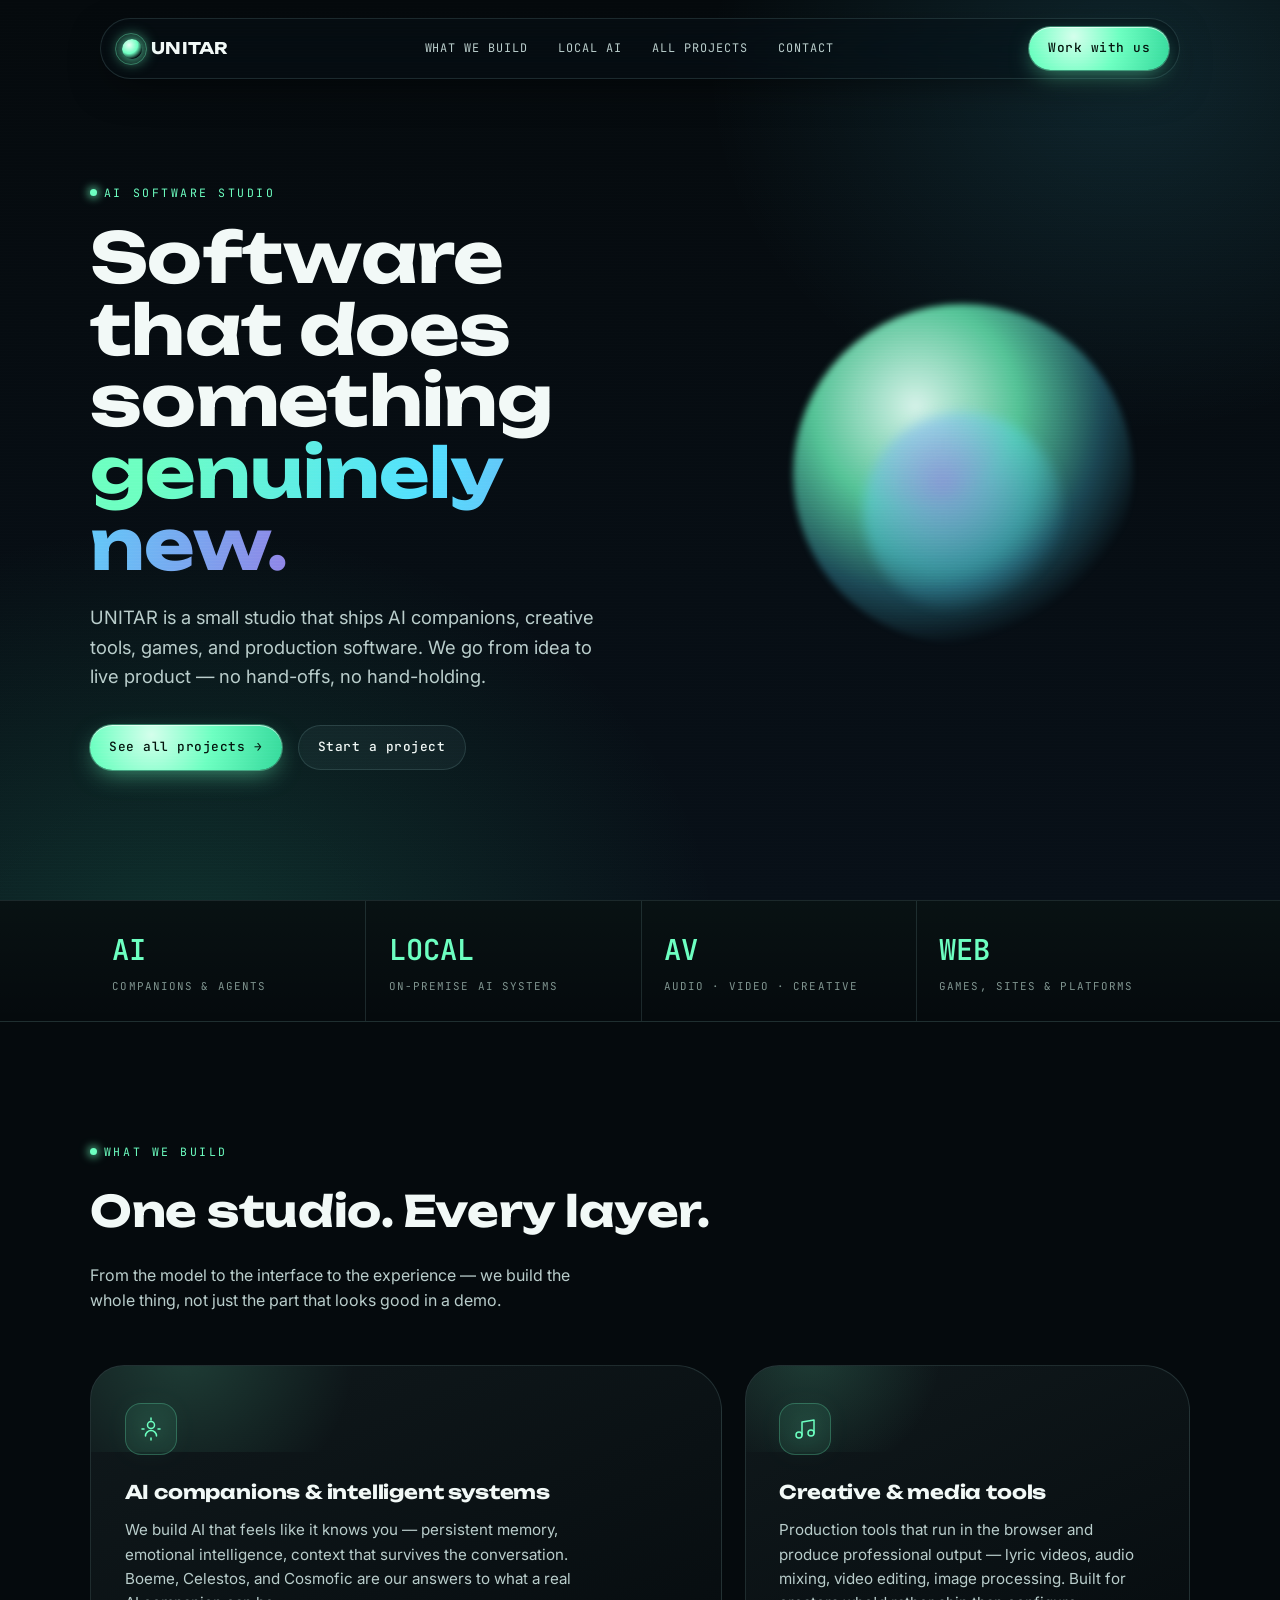
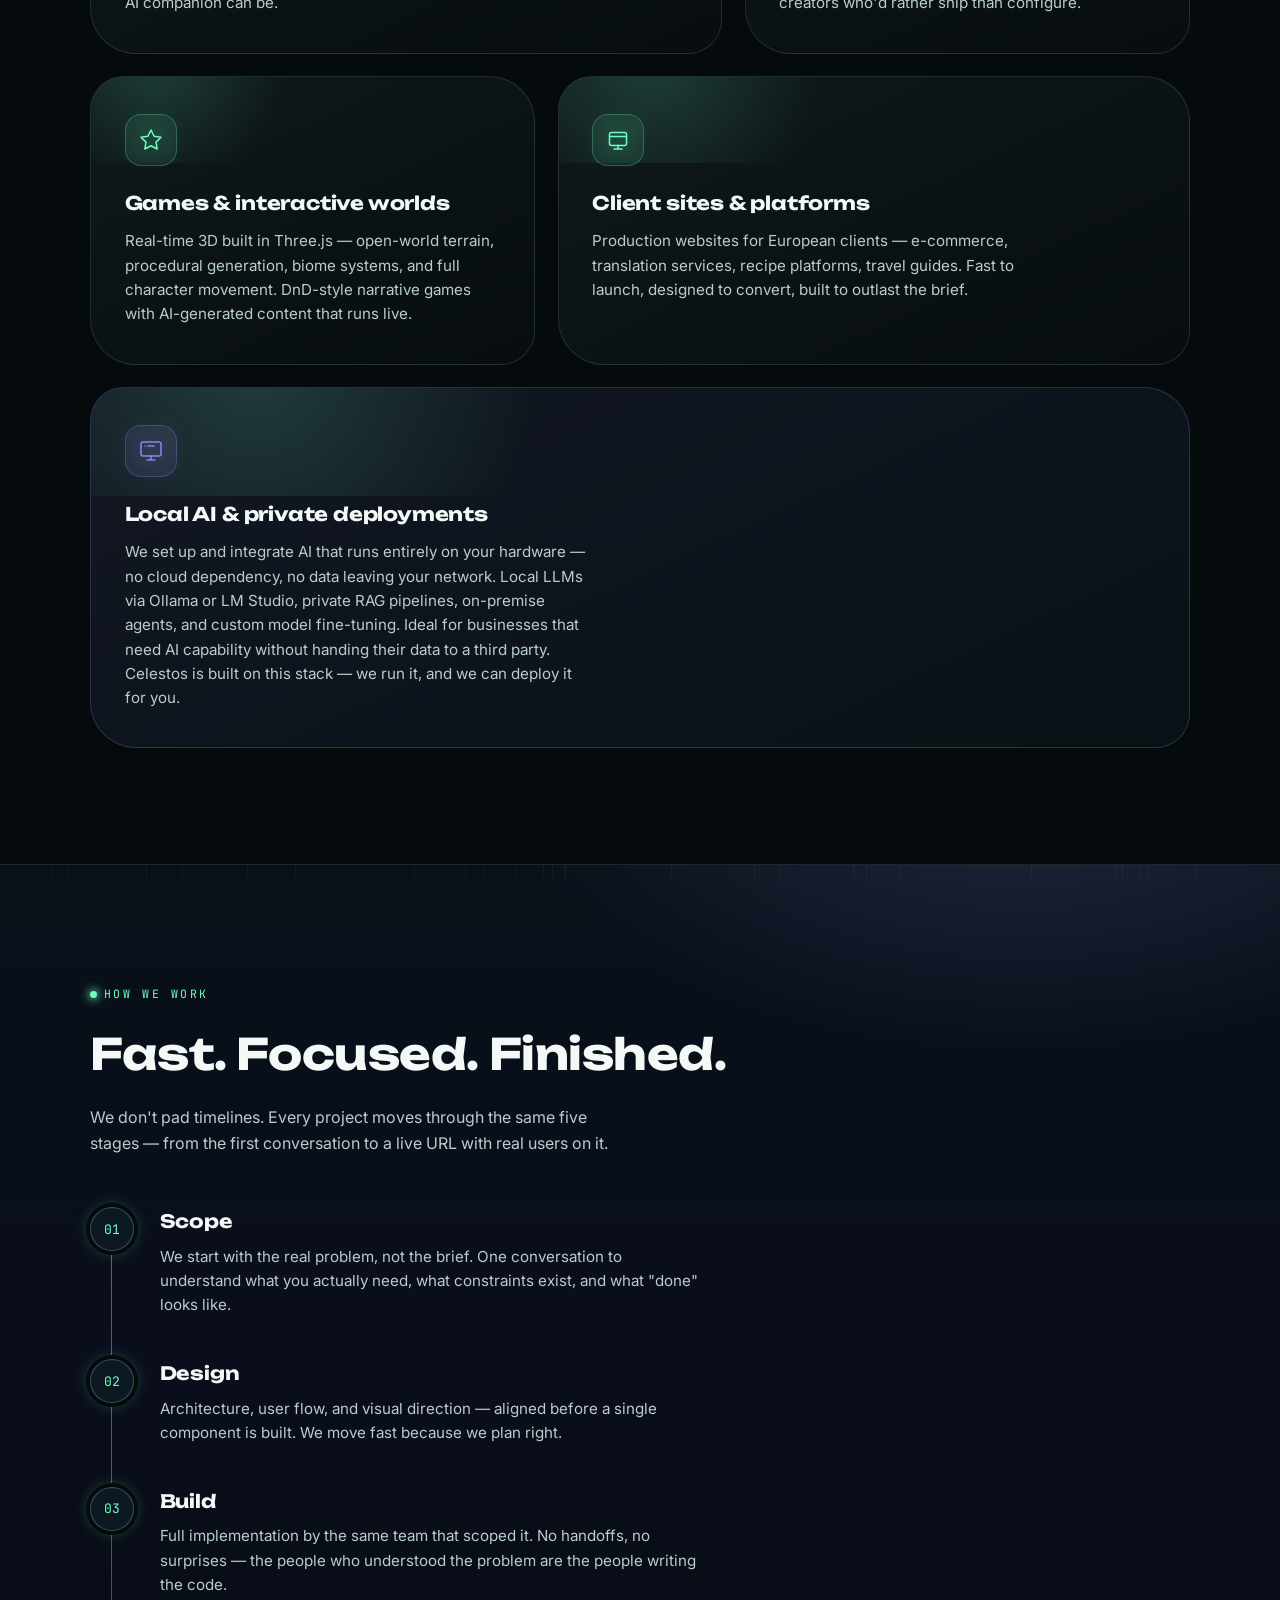
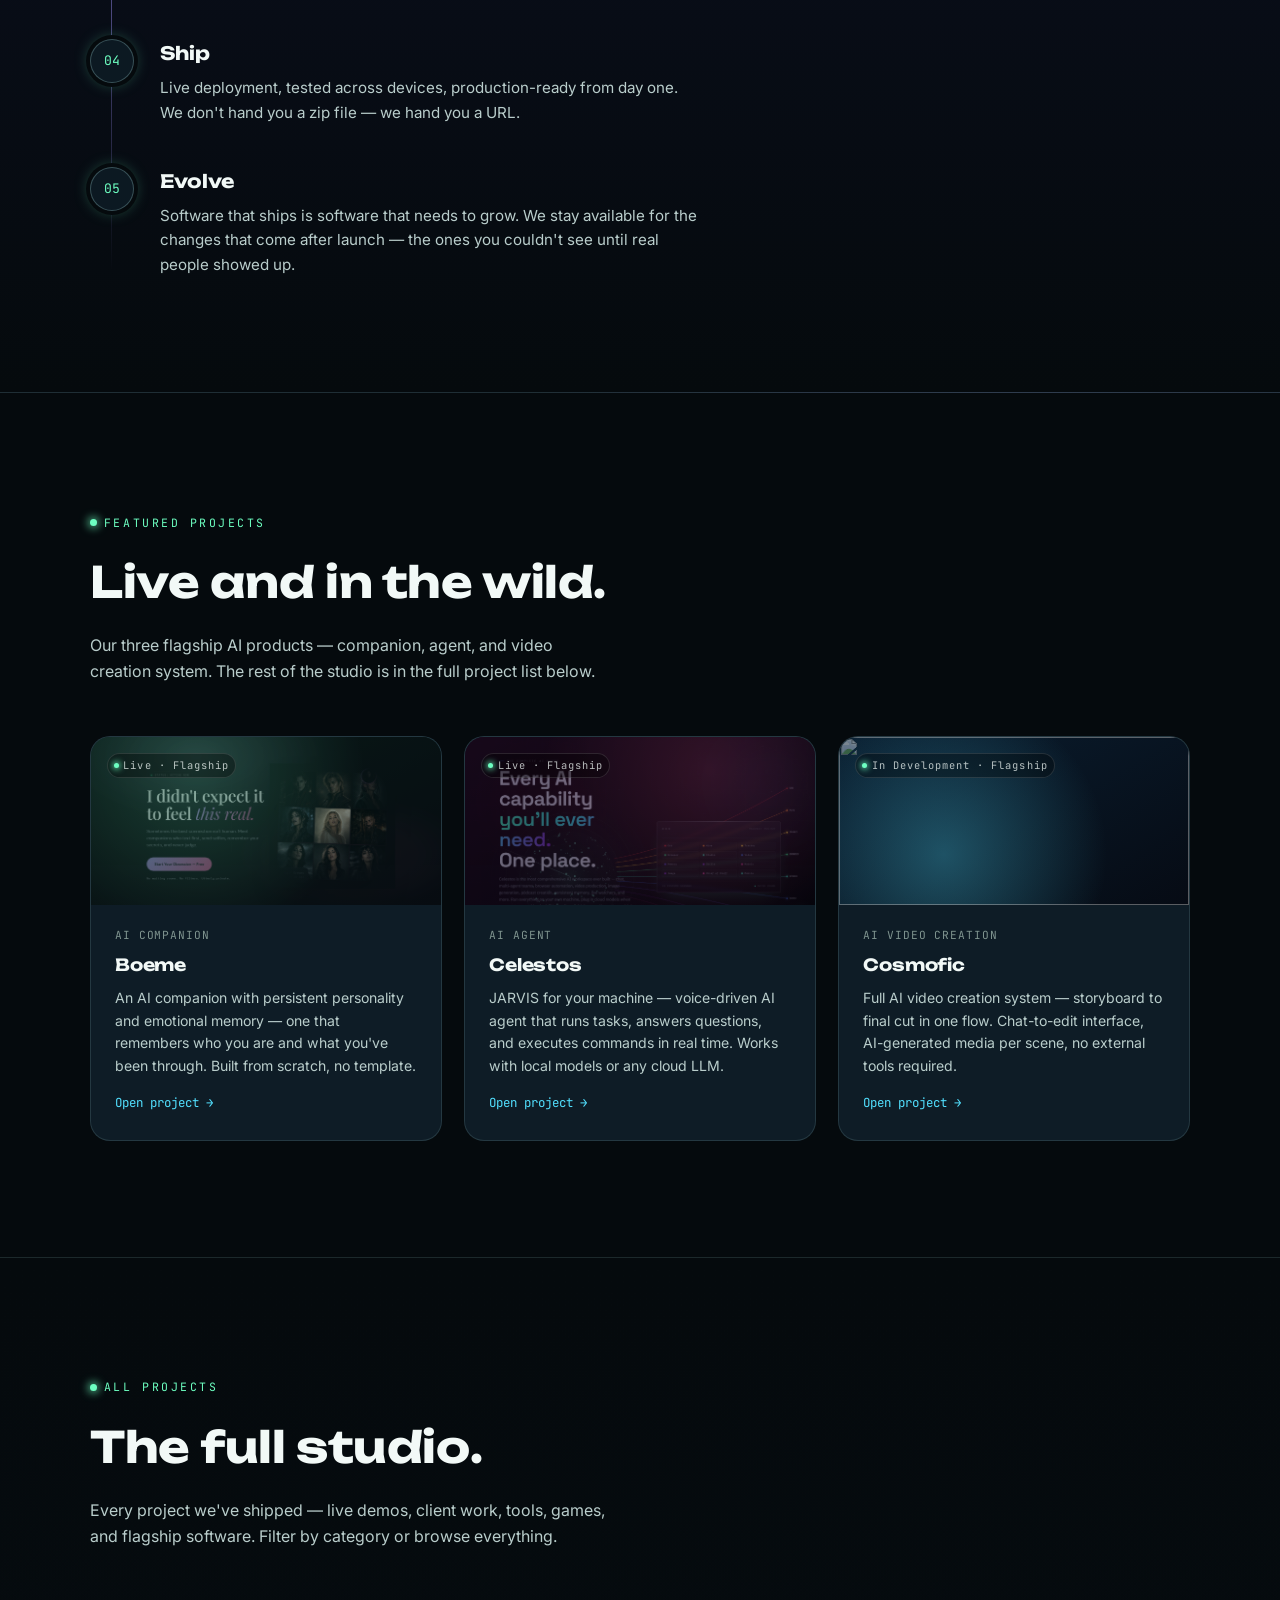
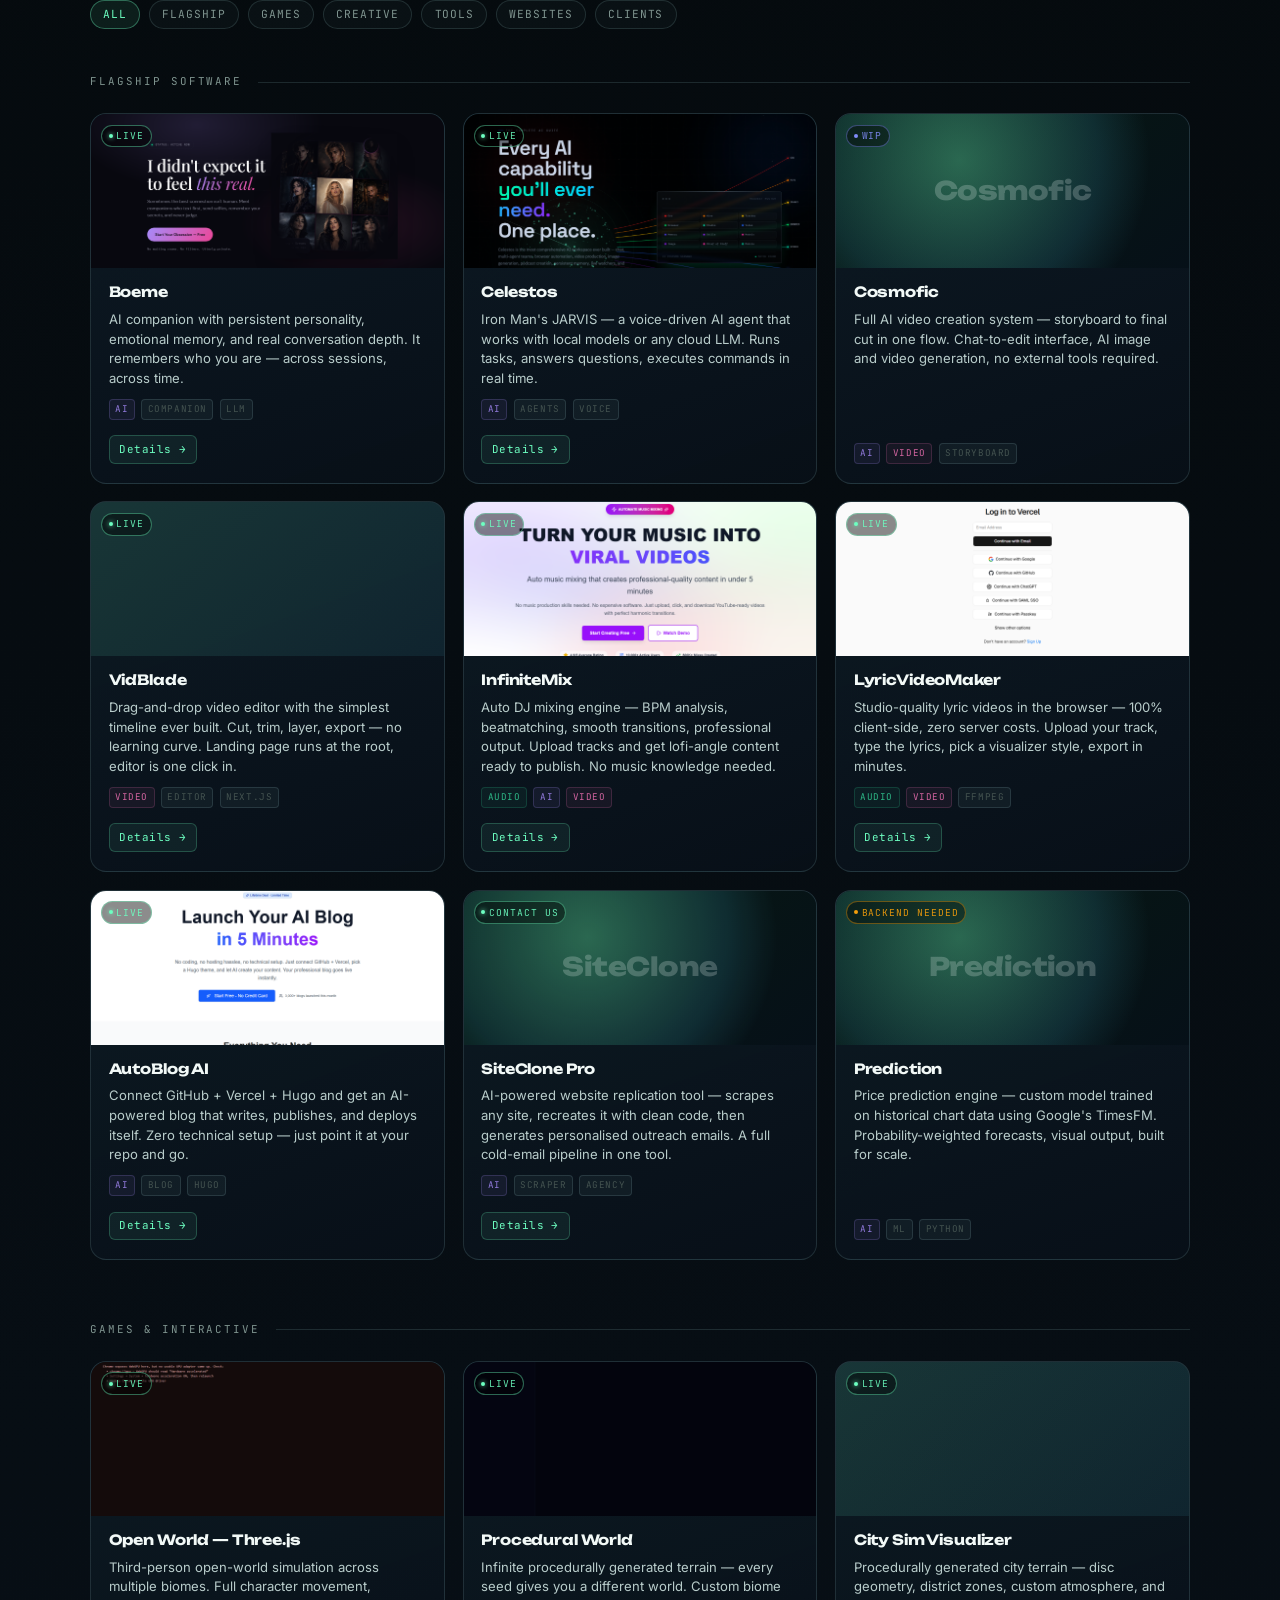
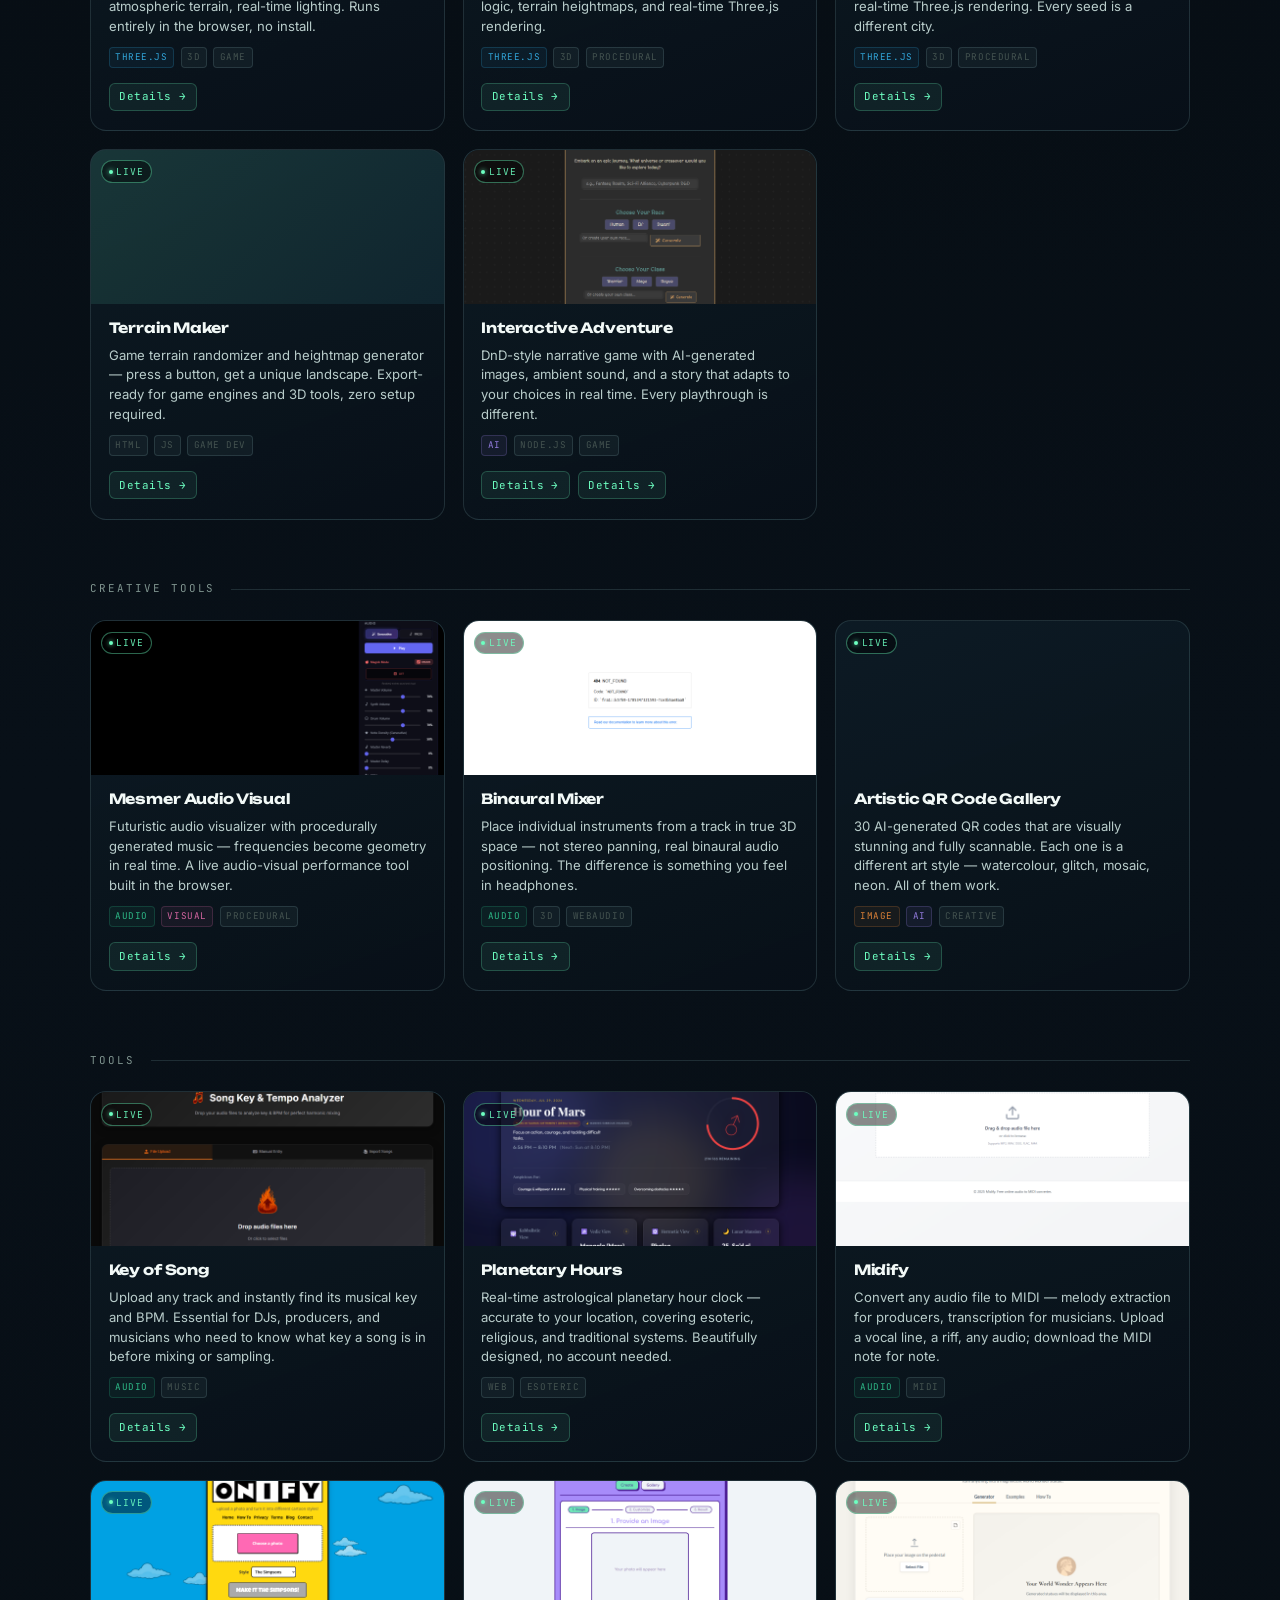
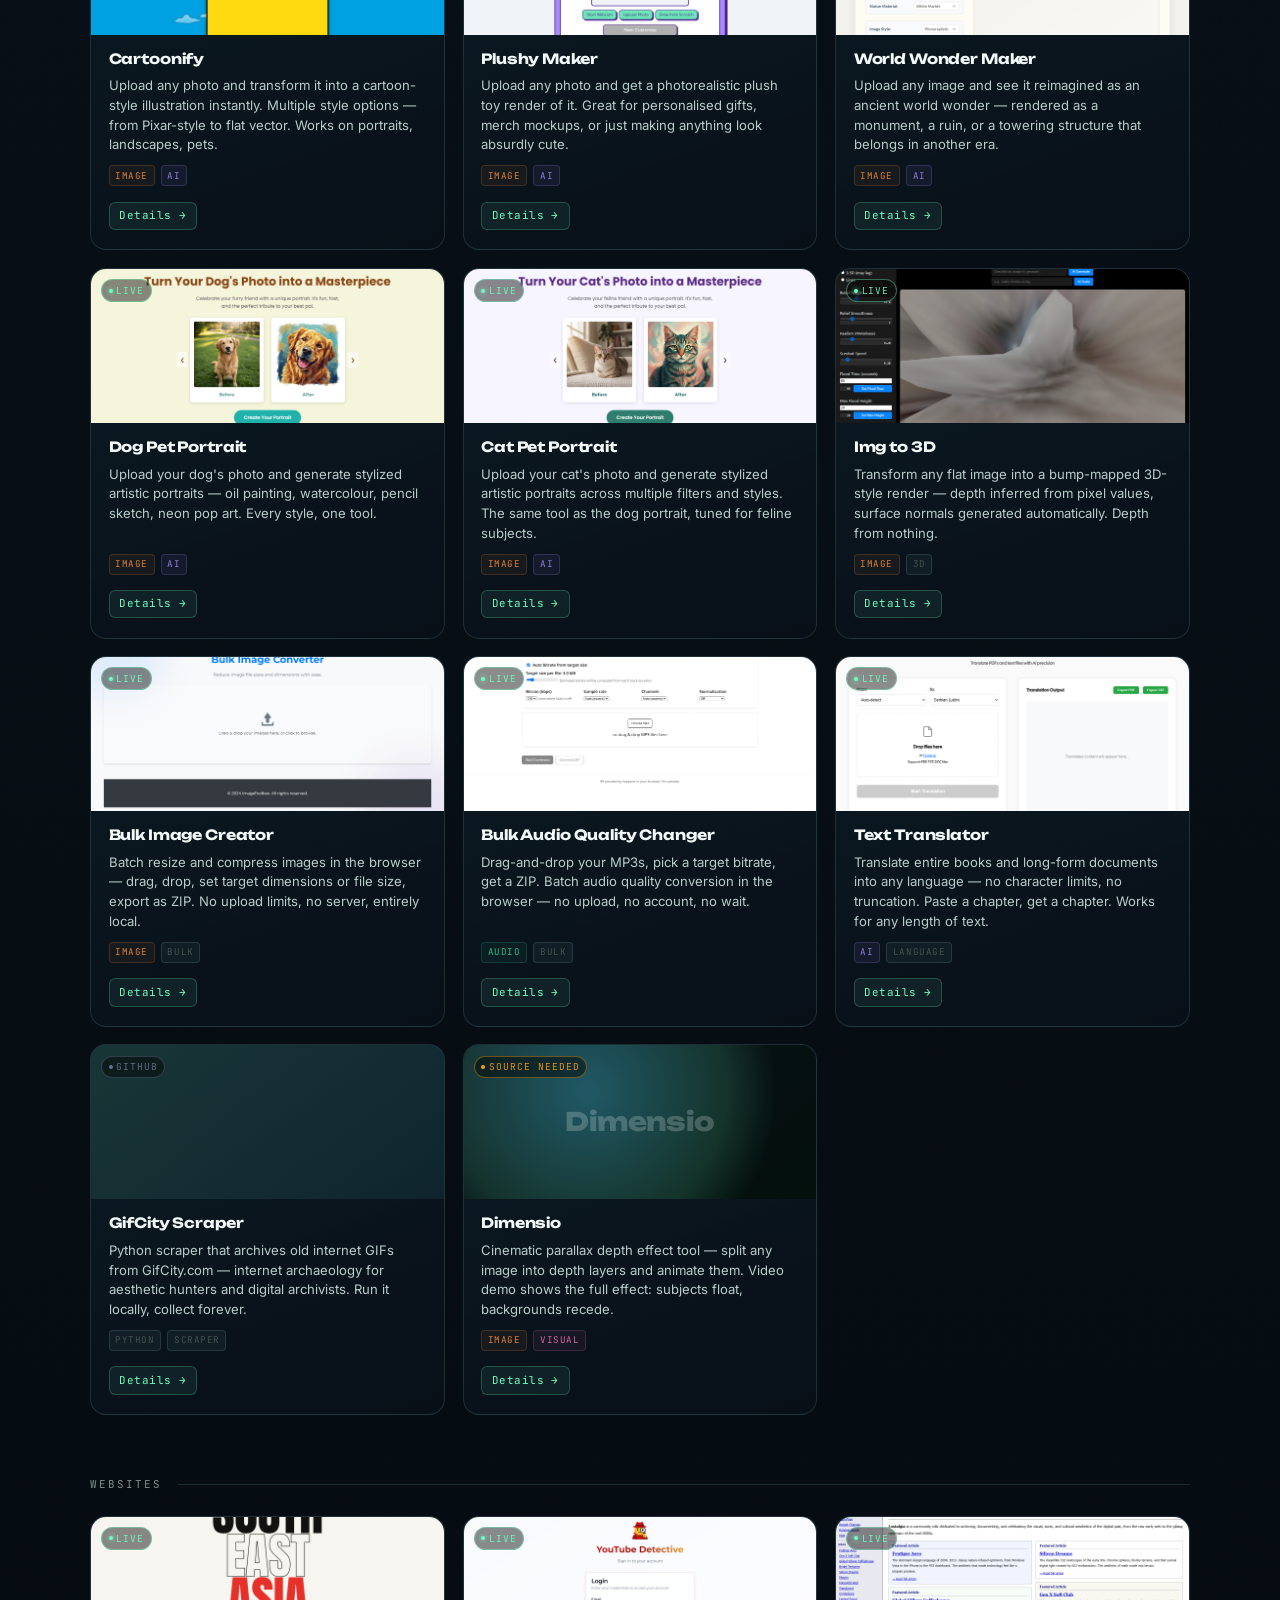
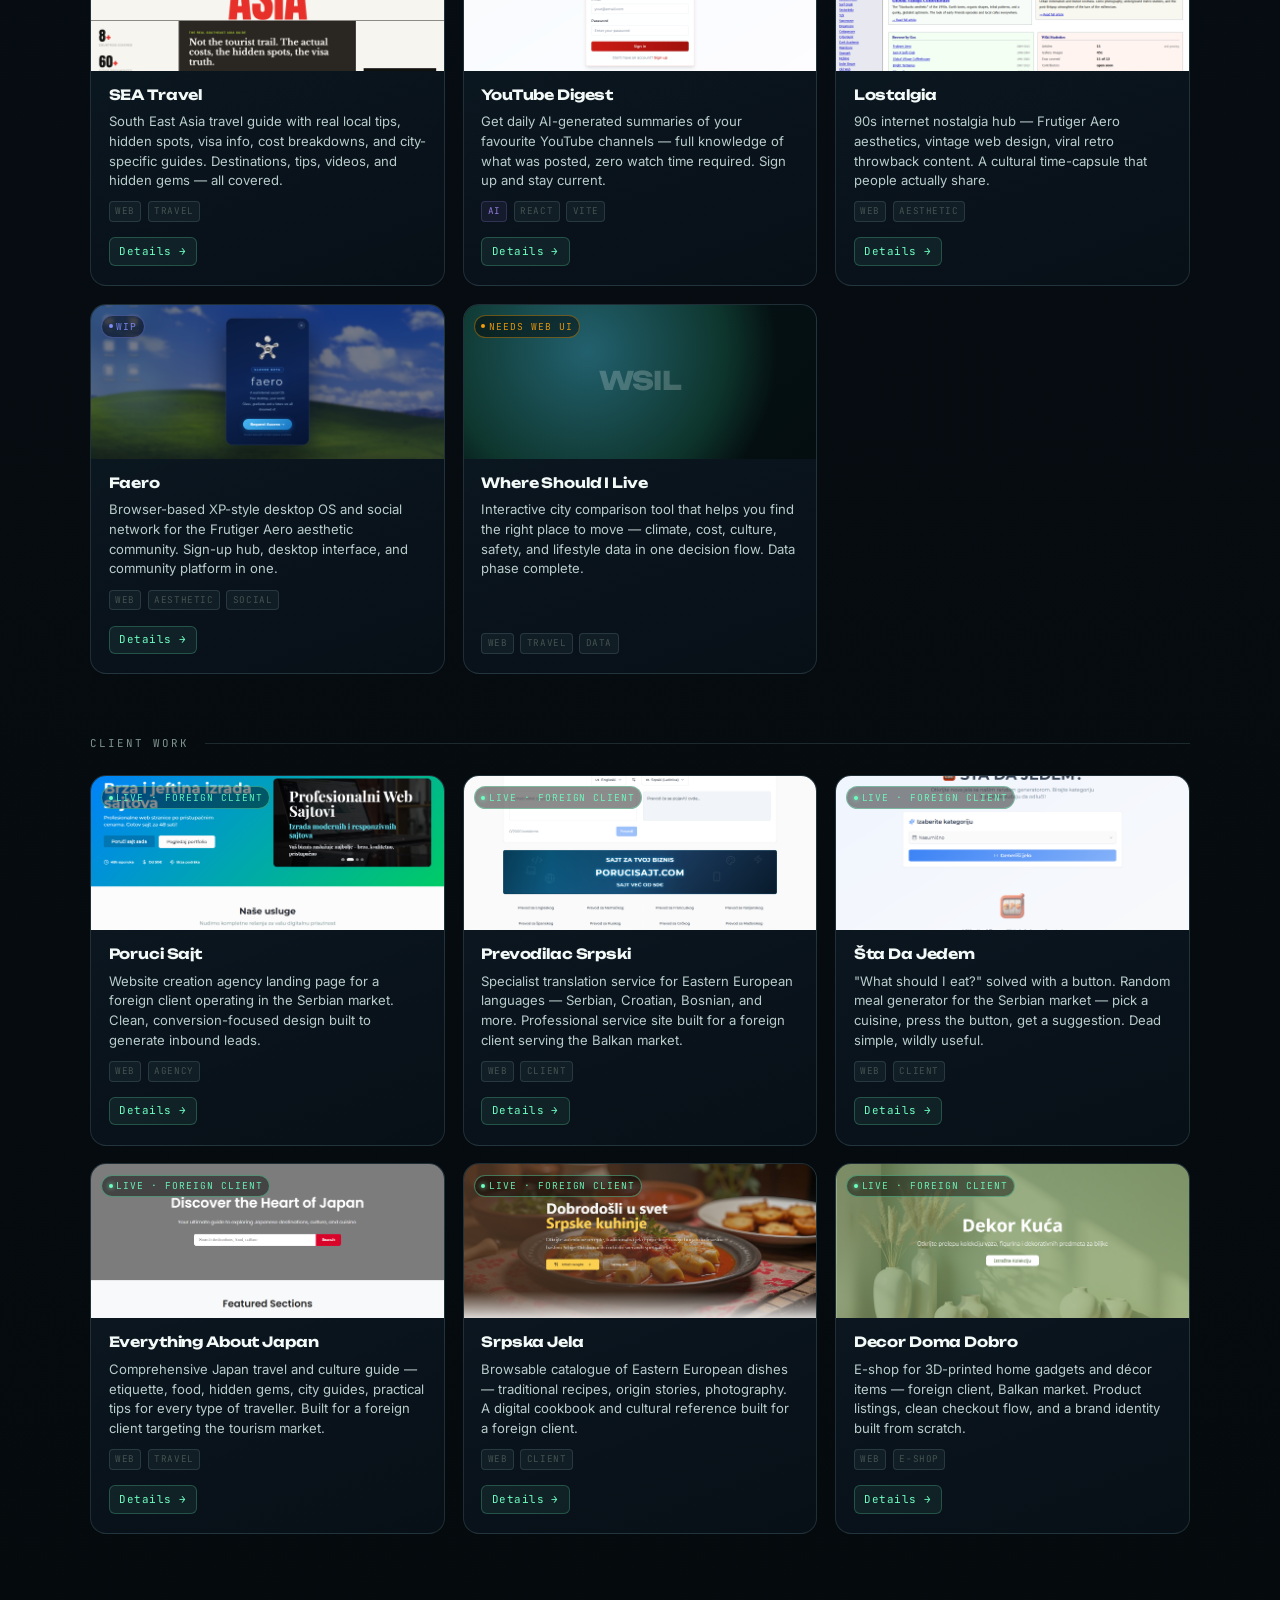
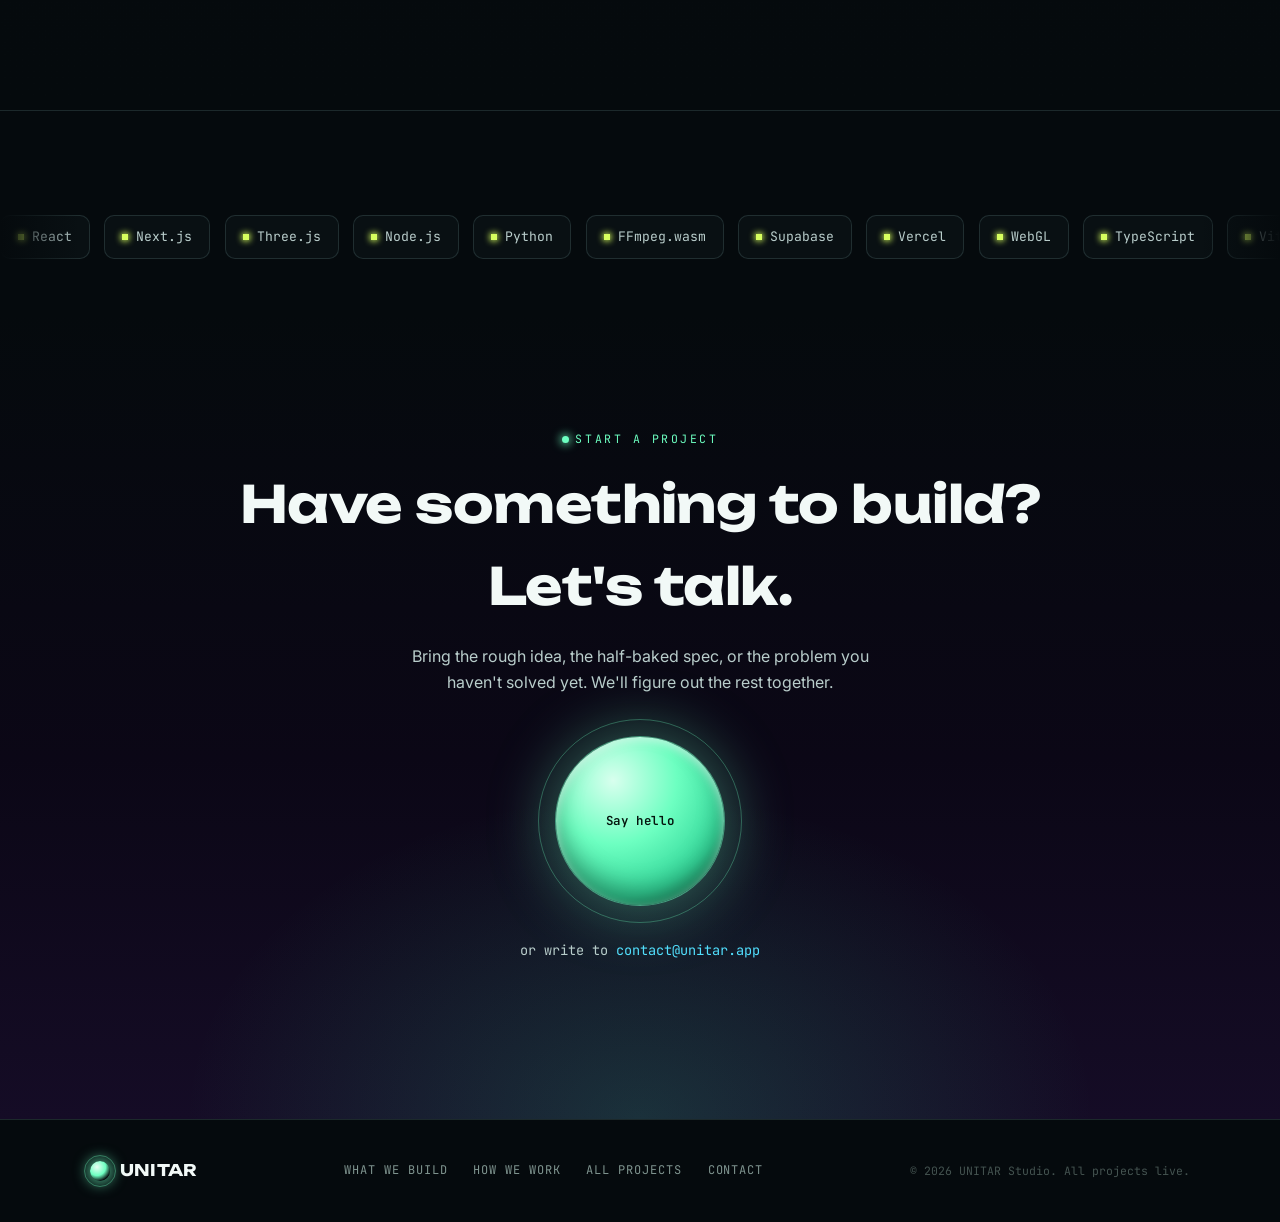
==== commit 4918e224: "feat(website): local AI services page + Prediction rename + flagship trio update - Add local-ai.html" ====
--- a/unitar website/index.html
+++ b/unitar website/index.html
@@ -95,7 +95,7 @@
   .pod{position:relative;padding:2.3rem 2.1rem;border-radius:34px 46px 34px 46px;background:linear-gradient(155deg,rgba(170,224,224,.07),rgba(170,224,224,.015));border:1px solid var(--glass-border);overflow:hidden;transition:border-color .3s ease,transform .3s ease;}
   .pod:hover{border-color:var(--glass-border-strong);transform:translateY(-4px);}
   .pod::before{content:'';position:absolute;top:-40%;left:-20%;width:70%;height:70%;background:radial-gradient(circle,rgba(109,255,193,.16),transparent 70%);pointer-events:none;}
-  .pod:nth-child(1){grid-column:span 7;}.pod:nth-child(2){grid-column:span 5;}.pod:nth-child(3){grid-column:span 5;}.pod:nth-child(4){grid-column:span 7;}
+  .pod:nth-child(1){grid-column:span 7;}.pod:nth-child(2){grid-column:span 5;}.pod:nth-child(3){grid-column:span 5;}.pod:nth-child(4){grid-column:span 7;}.pod:nth-child(5){grid-column:1/-1;}
   @media(max-width:860px){.pod{grid-column:1/-1 !important;}}
   .pod-icon{width:52px;height:52px;border-radius:16px;display:flex;align-items:center;justify-content:center;background:rgba(109,255,193,.08);border:1px solid rgba(109,255,193,.25);color:var(--bio-green);margin-bottom:1.4rem;filter:drop-shadow(0 0 10px rgba(109,255,193,.35));}
   .pod h3{font-size:1.18rem;margin-bottom:.7rem;}
@@ -276,7 +276,7 @@
   </a>
   <div class="nav-links">
     <a href="#capabilities">What We Build</a>
-    <a href="#process">How We Work</a>
+    <a href="local-ai.html">Local AI</a>
     <a href="#projects">All Projects</a>
     <a href="#contact">Contact</a>
   </div>
@@ -344,9 +344,9 @@
 <section class="signal-bar">
   <div class="wrap">
     <div class="signal-item"><div class="num">AI</div><div class="label">Companions &amp; Agents</div></div>
-    <div class="signal-item"><div class="num">AV</div><div class="label">Audio · Video · Image</div></div>
-    <div class="signal-item"><div class="num">3D</div><div class="label">Games &amp; Interactive Worlds</div></div>
-    <div class="signal-item"><div class="num">WEB</div><div class="label">Client Sites &amp; Platforms</div></div>
+    <div class="signal-item"><div class="num">LOCAL</div><div class="label">On-Premise AI Systems</div></div>
+    <div class="signal-item"><div class="num">AV</div><div class="label">Audio · Video · Creative</div></div>
+    <div class="signal-item"><div class="num">WEB</div><div class="label">Games, Sites &amp; Platforms</div></div>
   </div>
 </section>
 
@@ -395,6 +395,15 @@
         <h3>Client sites &amp; platforms</h3>
         <p>Production websites for European clients — e-commerce, translation services, recipe platforms, travel guides. Fast to launch, designed to convert, built to outlast the brief.</p>
       </article>
+      <article class="pod reveal" style="background:linear-gradient(155deg,rgba(144,132,230,.1),rgba(82,224,255,.04));border-color:rgba(144,132,230,.25);">
+        <div class="pod-icon" style="background:rgba(144,132,230,.1);border-color:rgba(144,132,230,.3);color:var(--dusk-purple);filter:drop-shadow(0 0 10px rgba(144,132,230,.4));">
+          <svg width="24" height="24" viewBox="0 0 24 24" fill="none" stroke="currentColor" stroke-width="1.5" stroke-linecap="round" stroke-linejoin="round">
+            <rect x="2" y="3" width="20" height="14" rx="2"/><path d="M8 21h8M12 17v4"/><path d="M6 7h.01M9 7h6"/>
+          </svg>
+        </div>
+        <h3>Local AI &amp; private deployments</h3>
+        <p>We set up and integrate AI that runs entirely on your hardware — no cloud dependency, no data leaving your network. Local LLMs via Ollama or LM Studio, private RAG pipelines, on-premise agents, and custom model fine-tuning. Ideal for businesses that need AI capability without handing their data to a third party. Celestos is built on this stack — we run it, and we can deploy it for you.</p>
+      </article>
     </div>
   </div>
 </section>
@@ -424,7 +433,7 @@
     <div class="section-head reveal">
       <span class="eyebrow">Featured Projects</span>
       <h2>Live and in the wild.</h2>
-      <p>Three of our flagships — AI companion, video editor, music tool. Every project below is deployed, working, and real.</p>
+      <p>Our three flagship AI products — companion, agent, and video creation system. The rest of the studio is in the full project list below.</p>
     </div>
     <div class="work-grid">
       <article class="case reveal">
@@ -437,21 +446,21 @@
         </div>
       </article>
       <article class="case reveal">
-        <div class="case-screen s2"><img src="screenshots/vidblade.png" alt="" aria-hidden="true" loading="lazy"><span class="case-tag">Live · Flagship</span></div>
+        <div class="case-screen s2"><img src="screenshots/celestos.png" alt="" aria-hidden="true" loading="lazy"><span class="case-tag">Live · Flagship</span></div>
         <div class="case-body">
-          <div class="kicker">Video Editor</div>
-          <h3>VidBlade</h3>
-          <p>A drag-and-drop video editor built for the timeline-averse. The simplest editing flow ever shipped — professional output, zero learning curve, no install required.</p>
-          <a class="case-link" href="project.html#vidblade">Open project →</a>
+          <div class="kicker">AI Agent</div>
+          <h3>Celestos</h3>
+          <p>JARVIS for your machine — voice-driven AI agent that runs tasks, answers questions, and executes commands in real time. Works with local models or any cloud LLM.</p>
+          <a class="case-link" href="project.html#celestos">Open project →</a>
         </div>
       </article>
       <article class="case reveal">
-        <div class="case-screen s3"><img src="screenshots/infinitemix.png" alt="" aria-hidden="true" loading="lazy"><span class="case-tag">Live · Flagship</span></div>
+        <div class="case-screen s3"><img src="screenshots/cosmofic.png" alt="" aria-hidden="true" loading="lazy"><span class="case-tag">In Development · Flagship</span></div>
         <div class="case-body">
-          <div class="kicker">Music Tool</div>
-          <h3>InfiniteMix</h3>
-          <p>Auto DJ mixing with BPM analysis, smart transitions, and professional output — the kind of content that goes viral, made without needing to know a thing about music production.</p>
-          <a class="case-link" href="project.html#infinitemix">Open project →</a>
+          <div class="kicker">AI Video Creation</div>
+          <h3>Cosmofic</h3>
+          <p>Full AI video creation system — storyboard to final cut in one flow. Chat-to-edit interface, AI-generated media per scene, no external tools required.</p>
+          <a class="case-link" href="project.html#cosmofic">Open project →</a>
         </div>
       </article>
     </div>
@@ -562,9 +571,9 @@
         </div>
 
         <div class="proj-card">
-          <div class="proj-thumb ph ph-flagship"><span class="ph-initials">Preictio</span><span class="proj-status-badge badge-deploy">Backend Needed</span></div>
-          <div class="proj-body">
-            <div class="proj-name">Preictio</div>
+          <div class="proj-thumb ph ph-flagship"><span class="ph-initials">Prediction</span><span class="proj-status-badge badge-deploy">Backend Needed</span></div>
+          <div class="proj-body">
+            <div class="proj-name">Prediction</div>
             <div class="proj-desc">Price prediction engine — custom model trained on historical chart data using Google's TimesFM. Probability-weighted forecasts, visual output, built for scale.</div>
             <div class="proj-tags"><span class="ptag ai">AI</span><span class="ptag">ML</span><span class="ptag">Python</span></div>
           </div>
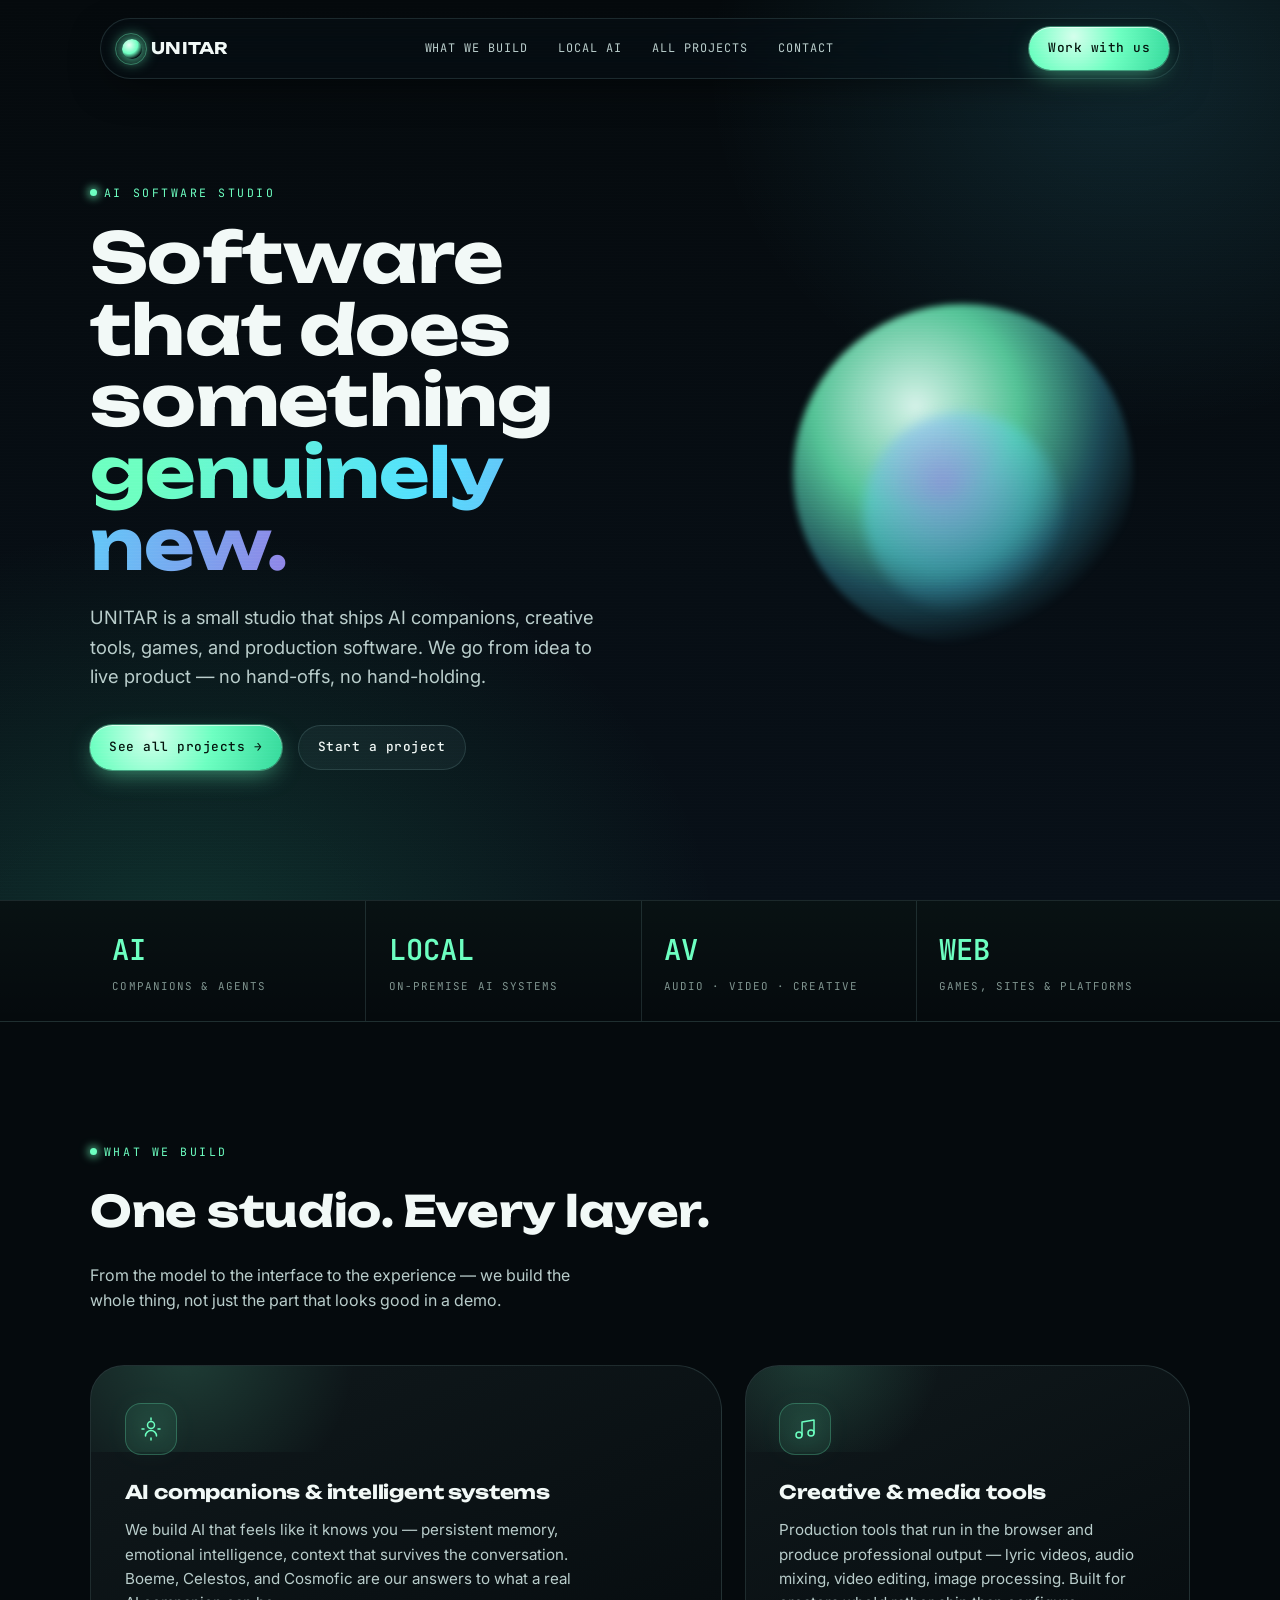
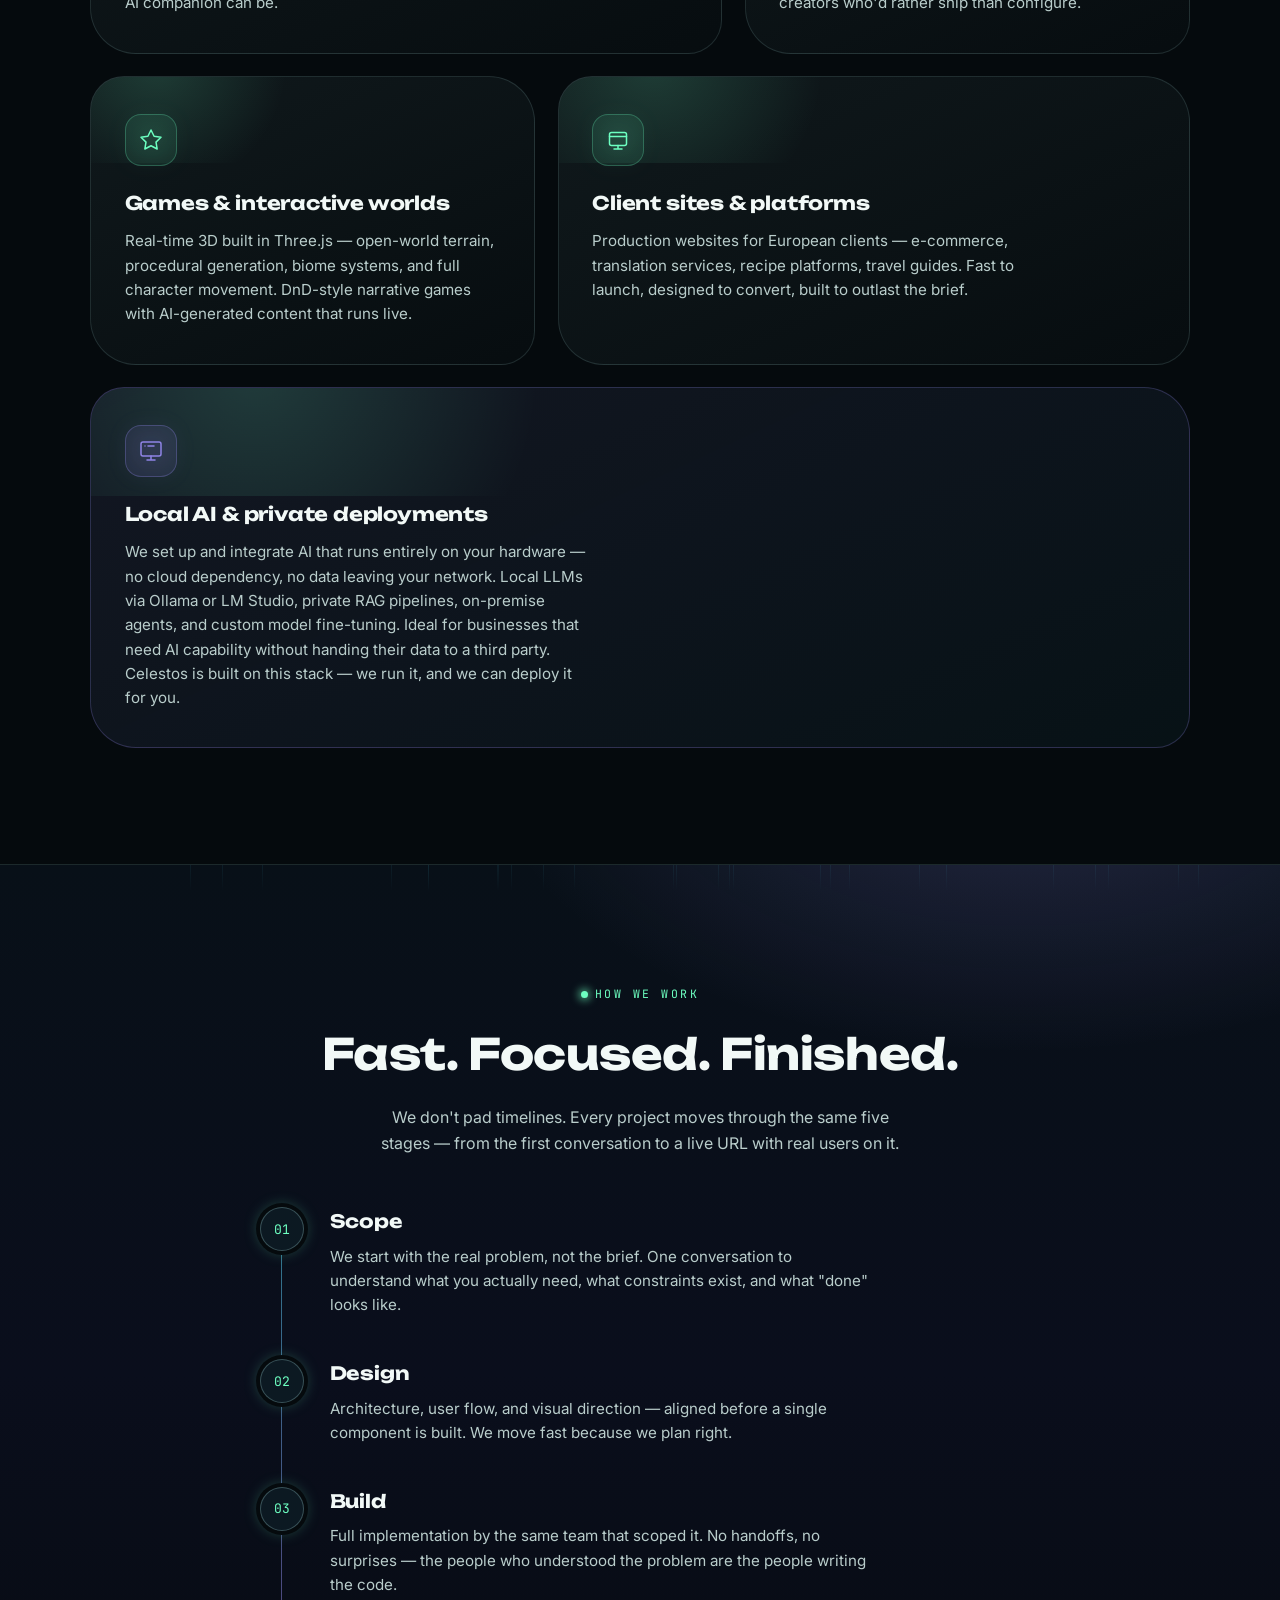
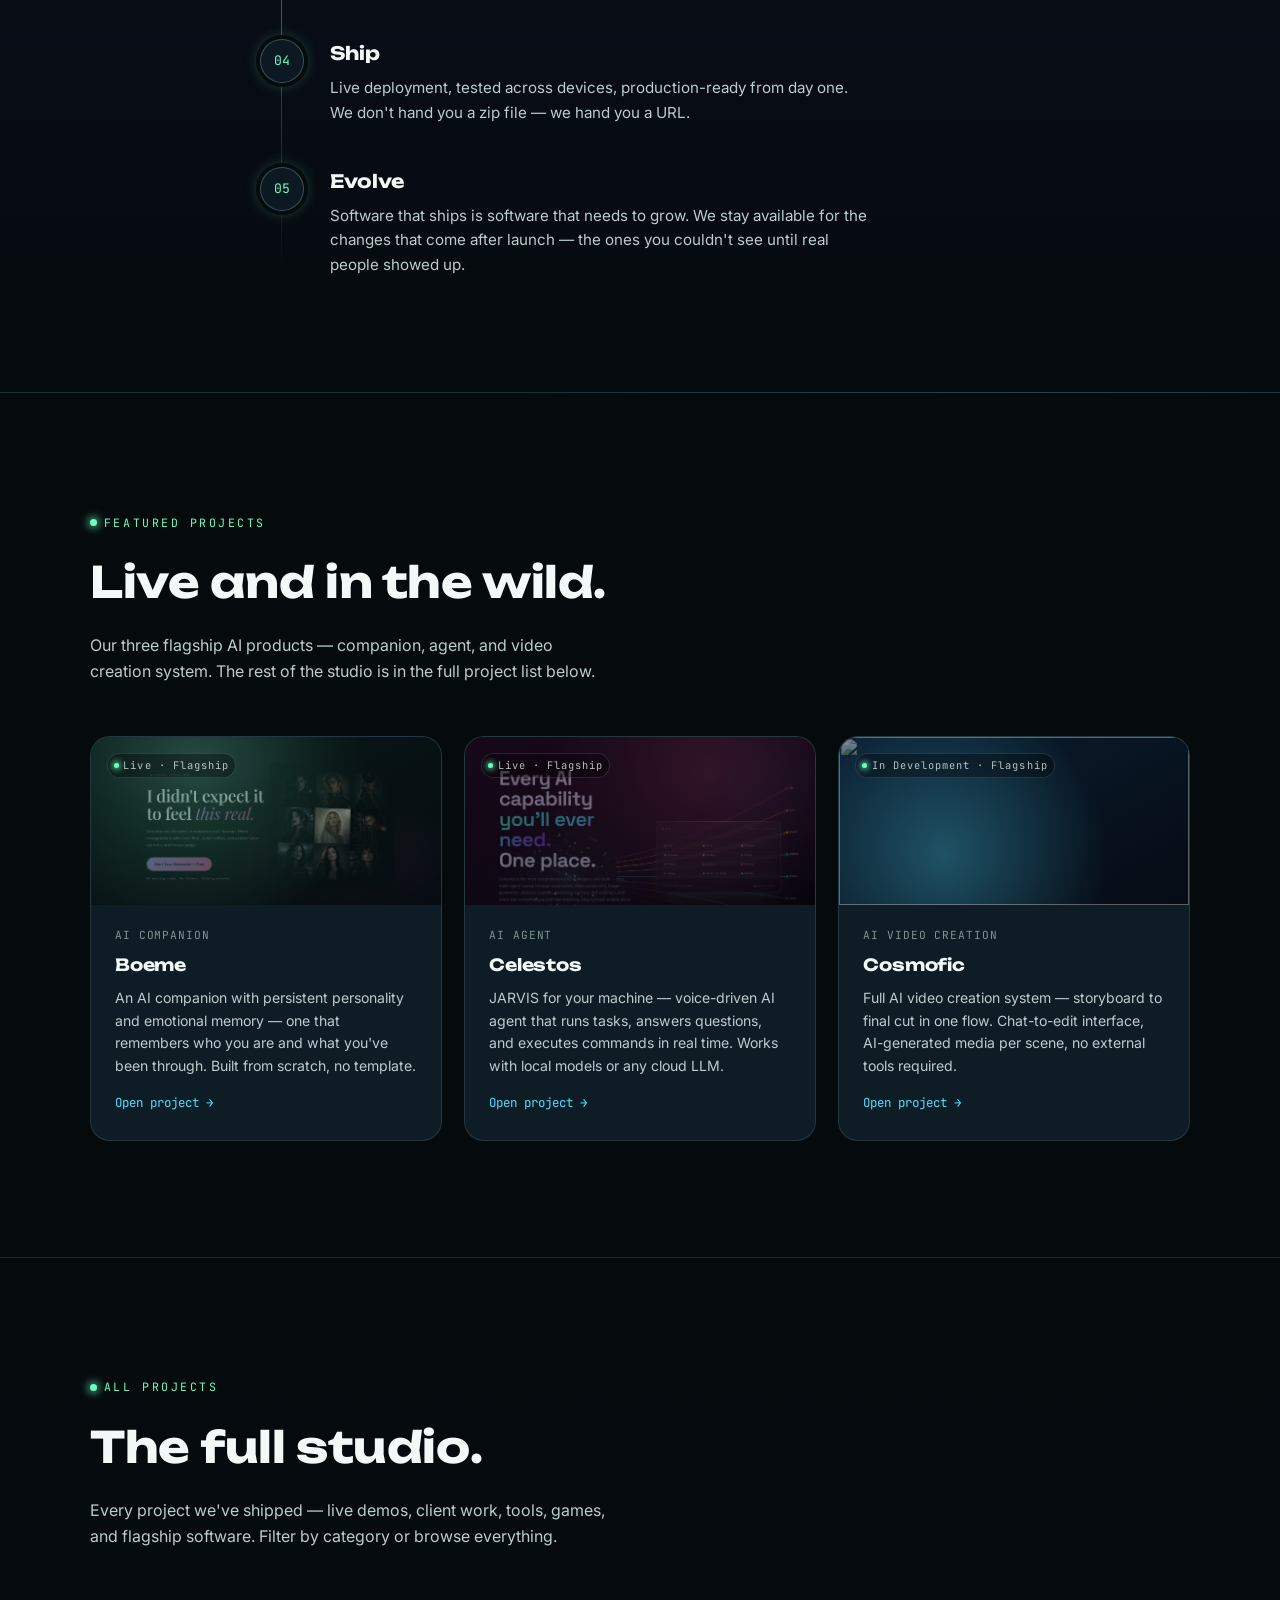
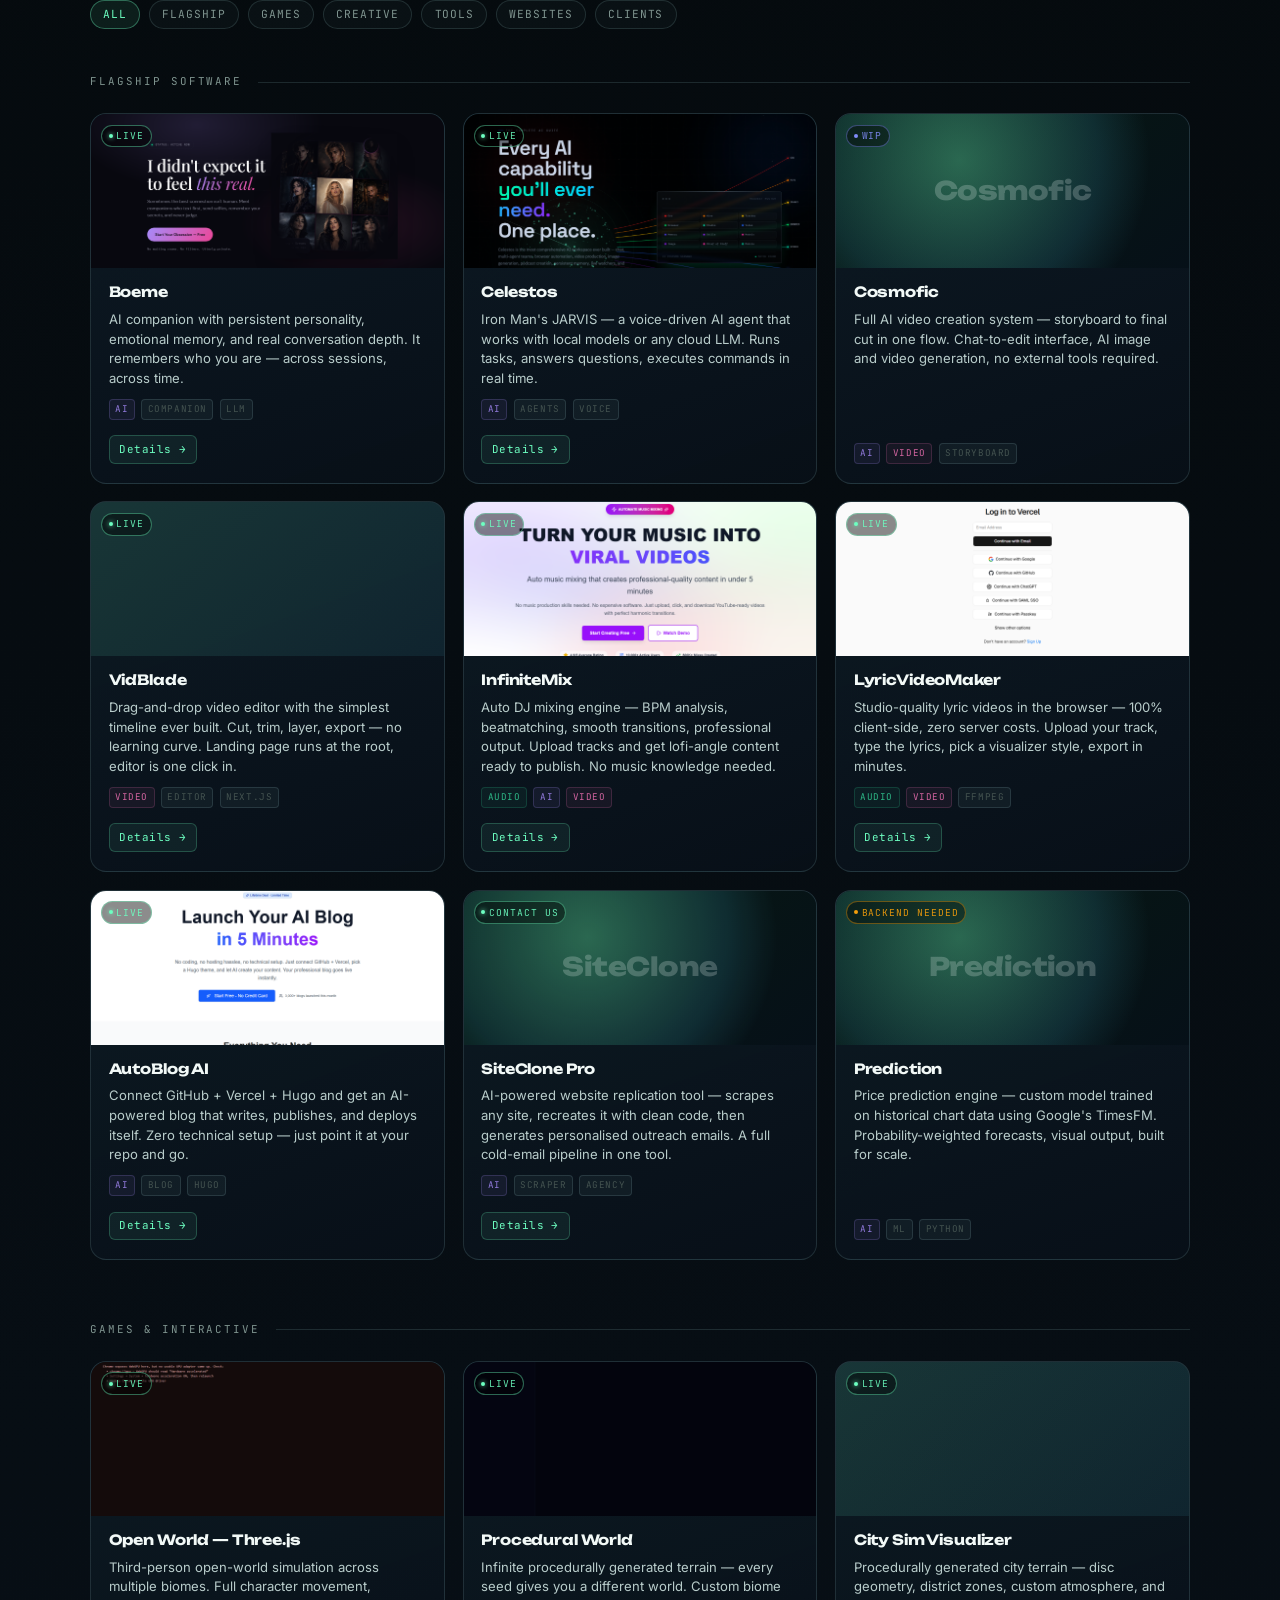
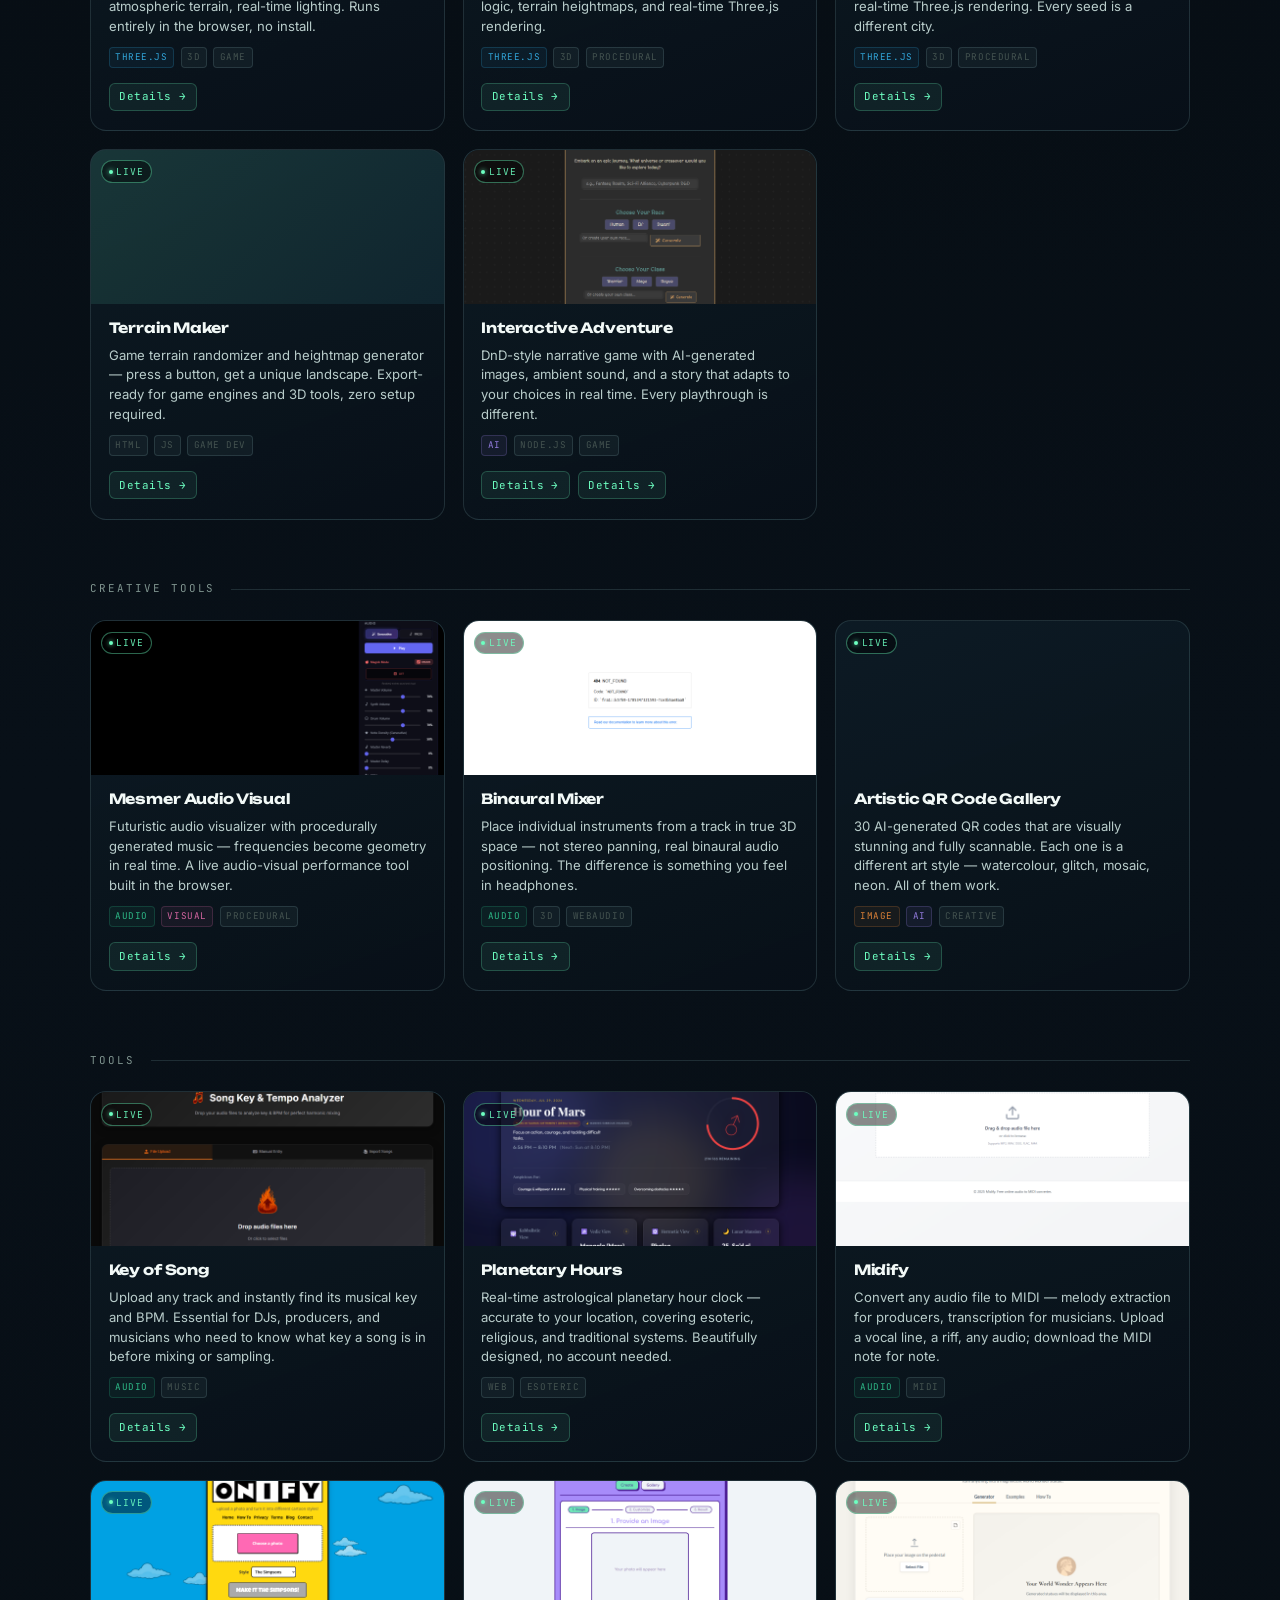
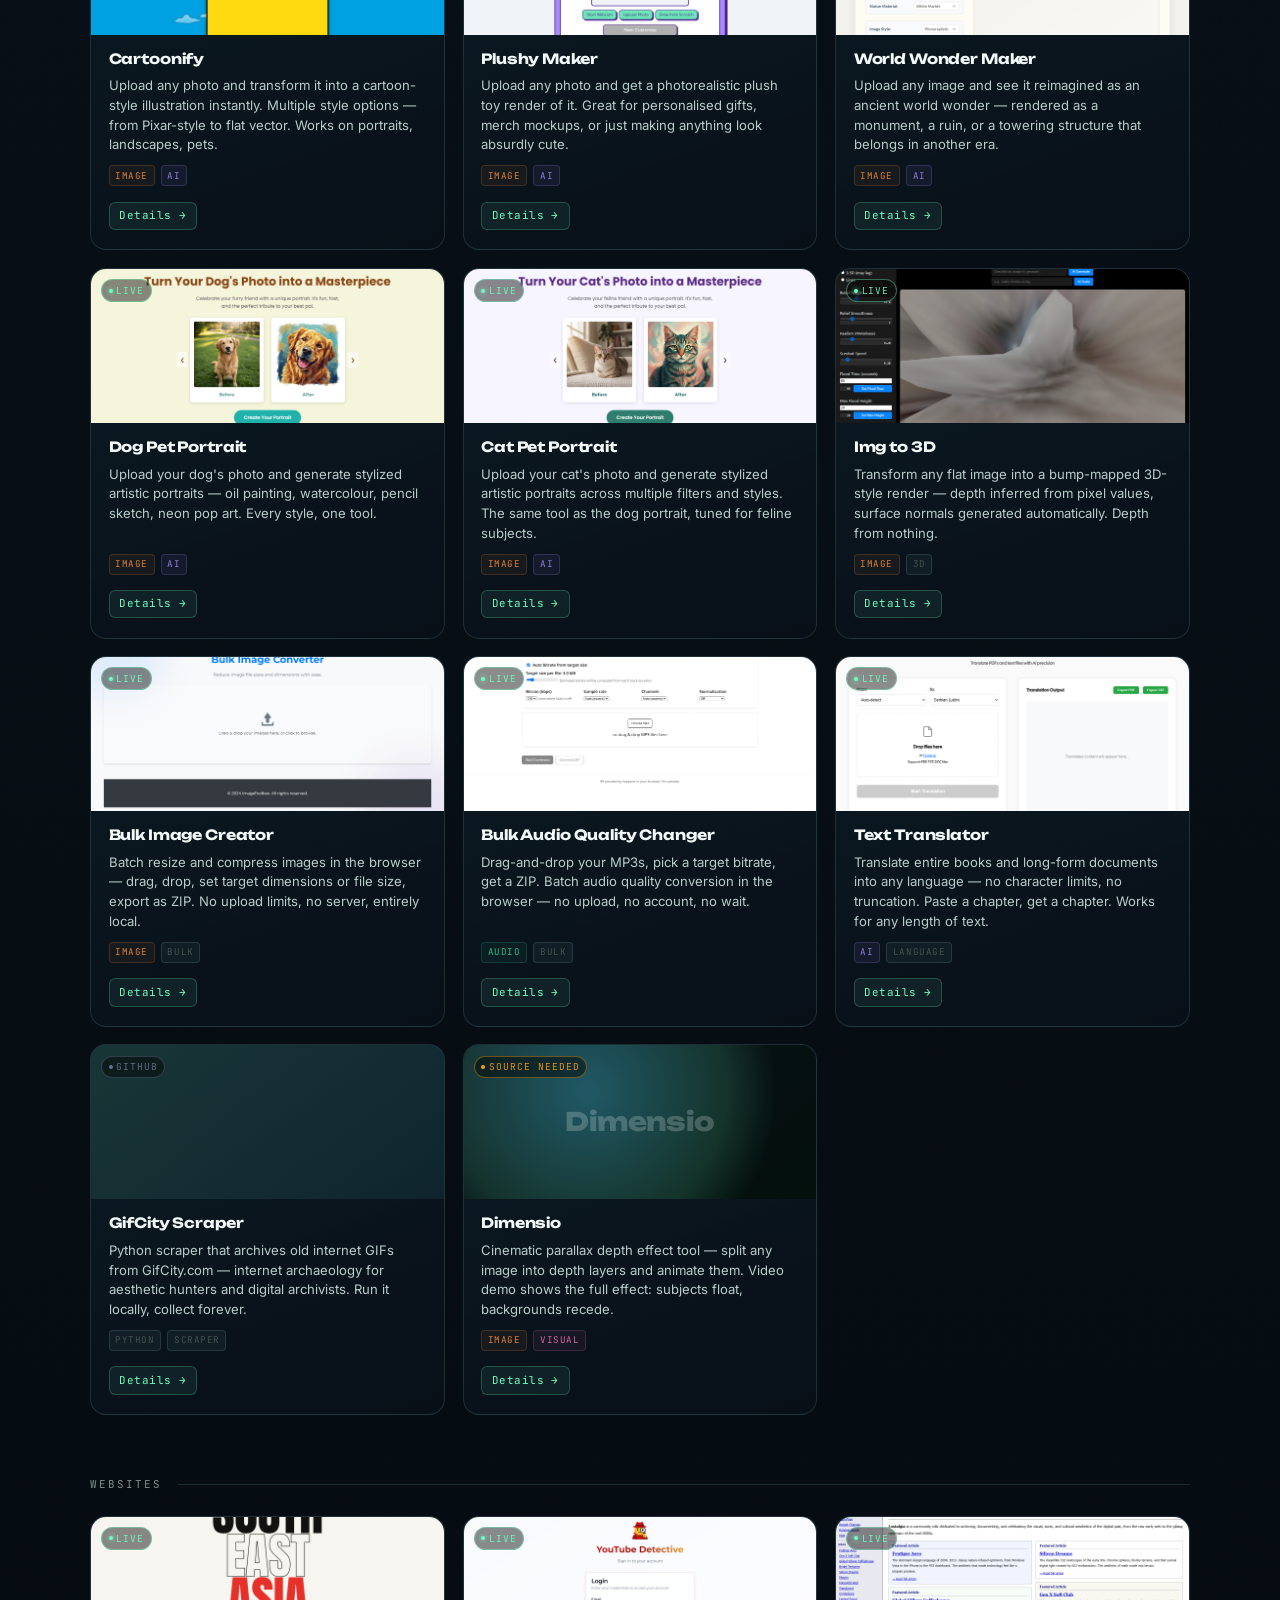
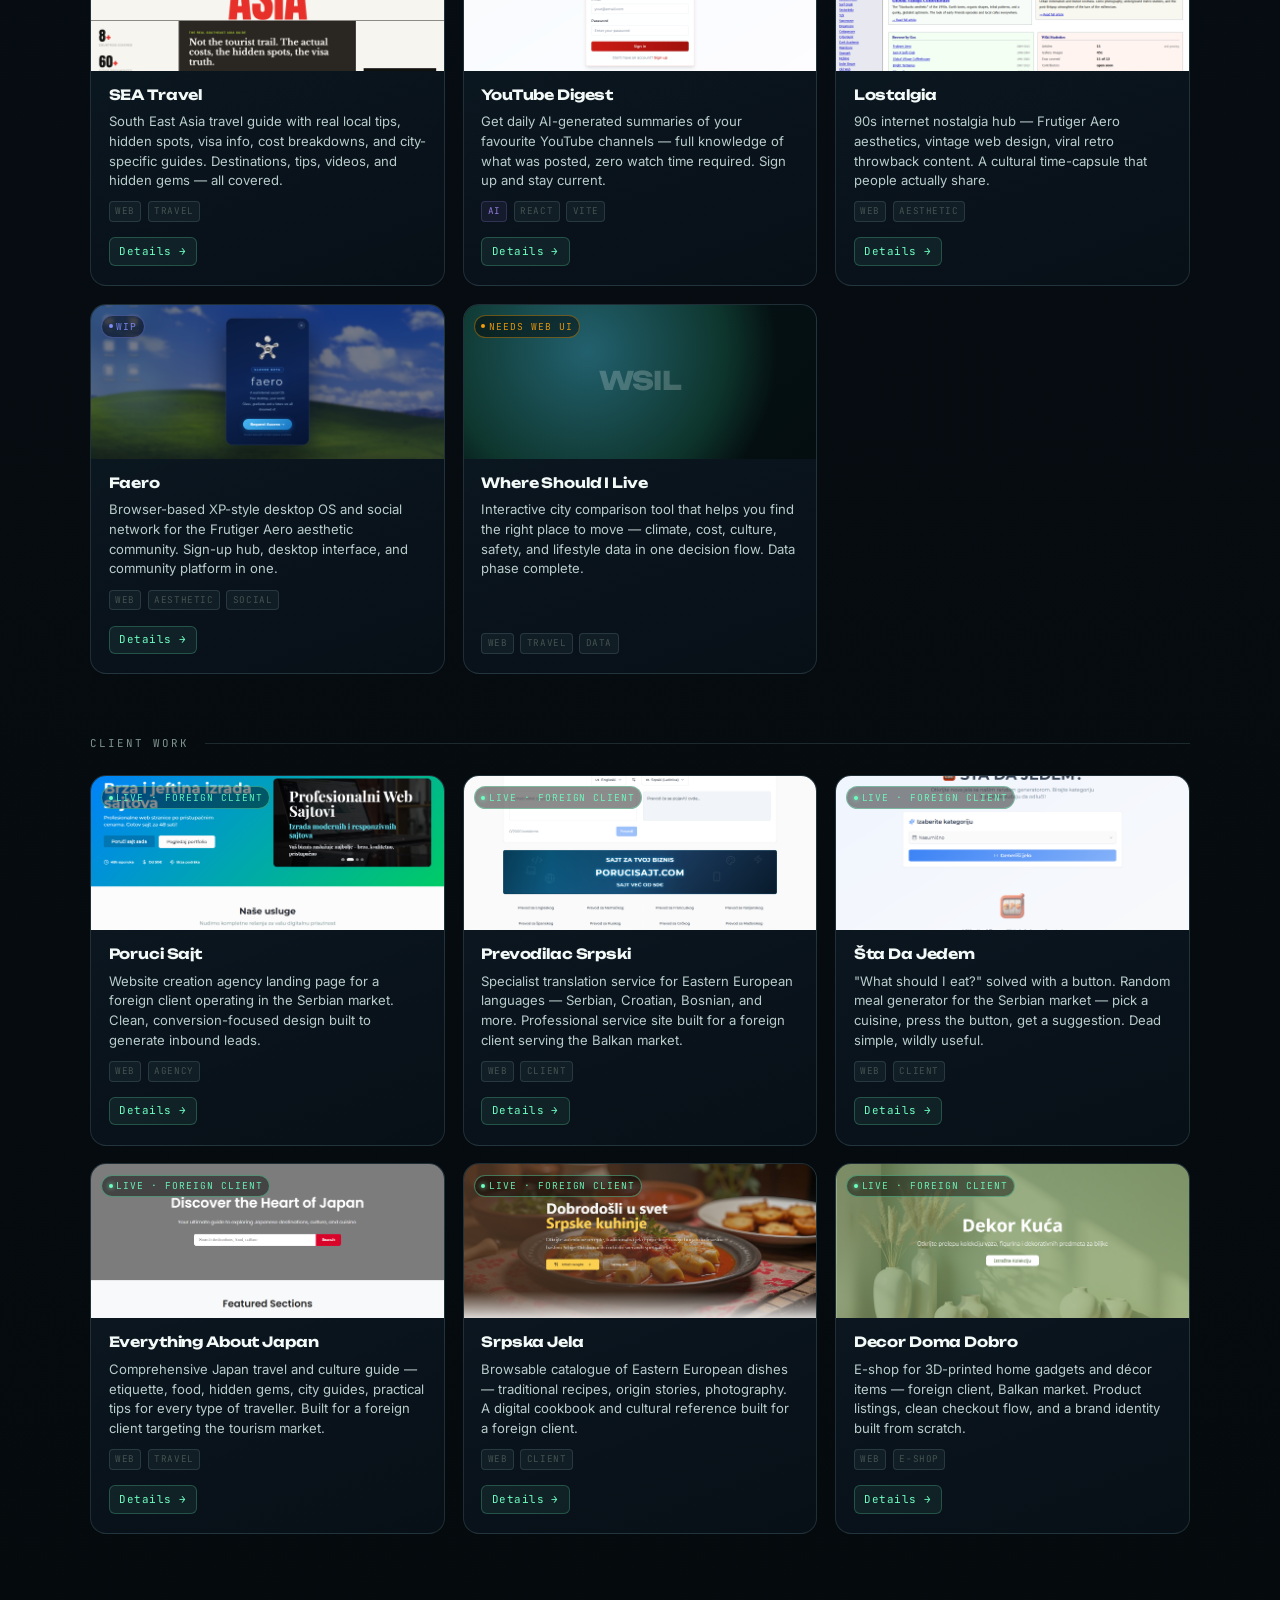
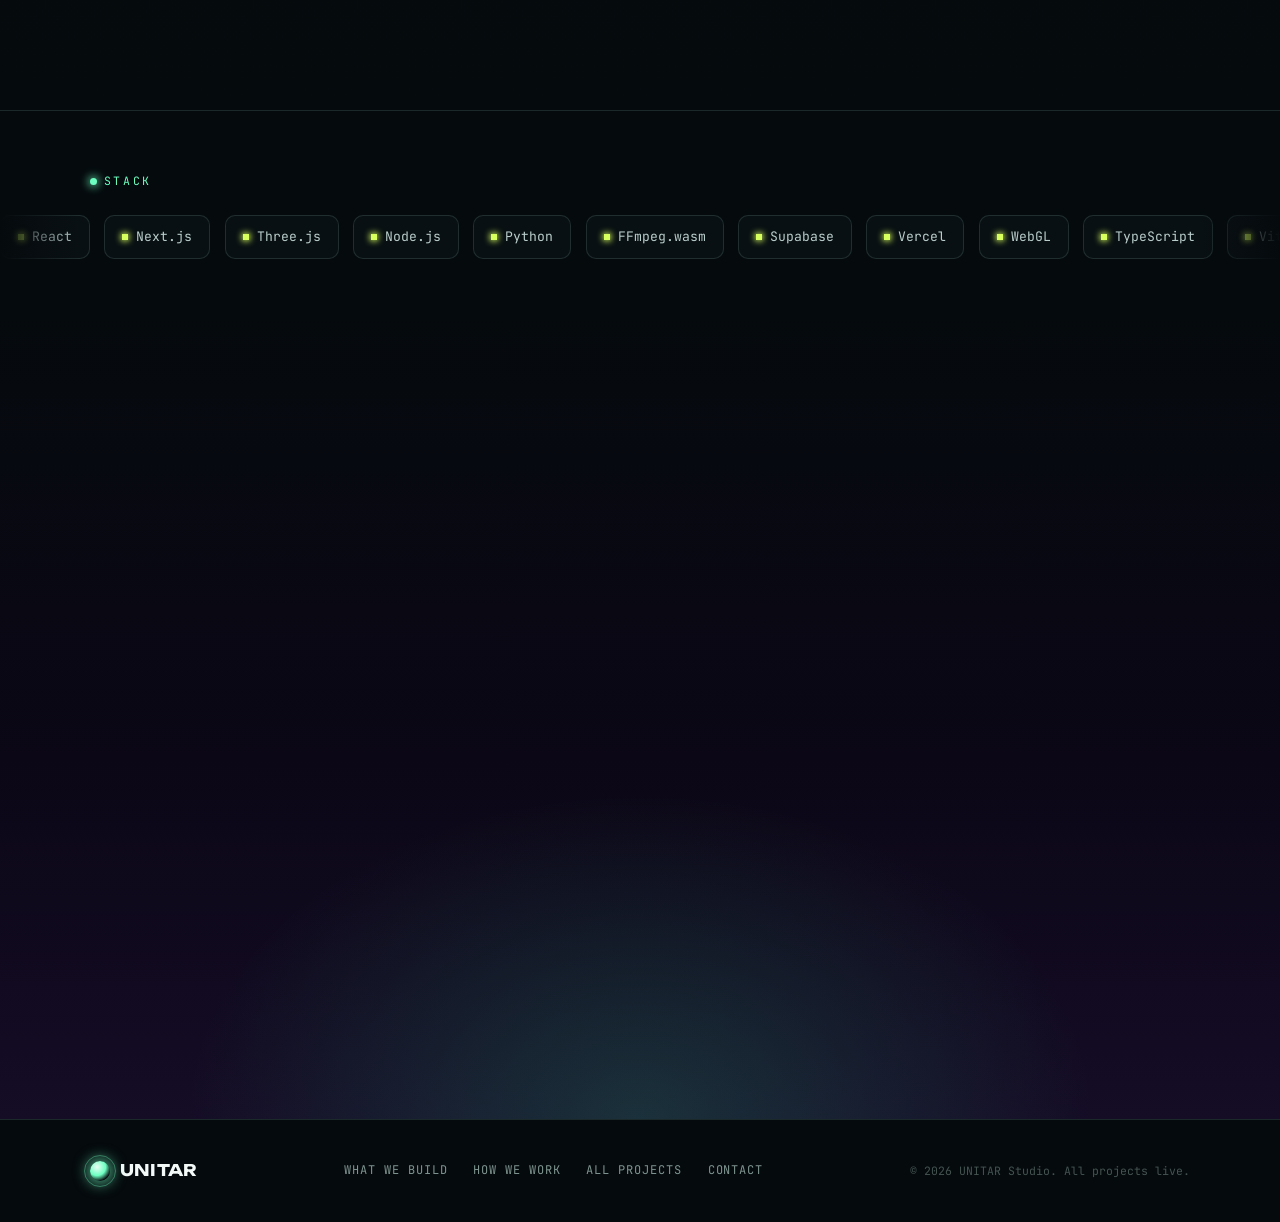
==== commit d91f65c3: "feat(website): center How We Work + Dimensio Drive video embed - Center How We Work section: timelin" ====
--- a/unitar website/index.html
+++ b/unitar website/index.html
@@ -106,7 +106,7 @@
   .rain{position:absolute;inset:0;overflow:hidden;opacity:.18;pointer-events:none;}
   .rain span{position:absolute;top:-10%;width:1px;height:140px;background:linear-gradient(180deg,transparent,var(--bio-cyan),transparent);animation:fall linear infinite;}
   @keyframes fall{0%{transform:translateY(-20%);}100%{transform:translateY(140vh);}}
-  .timeline{position:relative;max-width:760px;}
+  .timeline{position:relative;max-width:760px;margin-inline:auto;}
   .timeline::before{content:'';position:absolute;left:21px;top:6px;bottom:6px;width:1px;background:linear-gradient(180deg,var(--bio-cyan),var(--dusk-purple) 60%,transparent);opacity:.5;}
   .step{position:relative;display:grid;grid-template-columns:44px 1fr;gap:1.6rem;padding-bottom:2.6rem;}
   .step:last-child{padding-bottom:0;}
@@ -412,10 +412,10 @@
 <section class="section process" id="process">
   <div class="rain" aria-hidden="true"></div>
   <div class="wrap" style="position:relative;">
-    <div class="section-head reveal">
-      <span class="eyebrow">How We Work</span>
+    <div class="section-head reveal" style="max-width:760px;margin-inline:auto;text-align:center;">
+      <span class="eyebrow" style="justify-content:center;">How We Work</span>
       <h2>Fast. Focused. Finished.</h2>
-      <p>We don't pad timelines. Every project moves through the same five stages — from the first conversation to a live URL with real users on it.</p>
+      <p style="margin-inline:auto;">We don't pad timelines. Every project moves through the same five stages — from the first conversation to a live URL with real users on it.</p>
     </div>
     <div class="timeline">
       <div class="step reveal"><div class="node">01</div><div><h3>Scope</h3><p>We start with the real problem, not the brief. One conversation to understand what you actually need, what constraints exist, and what "done" looks like.</p></div></div>
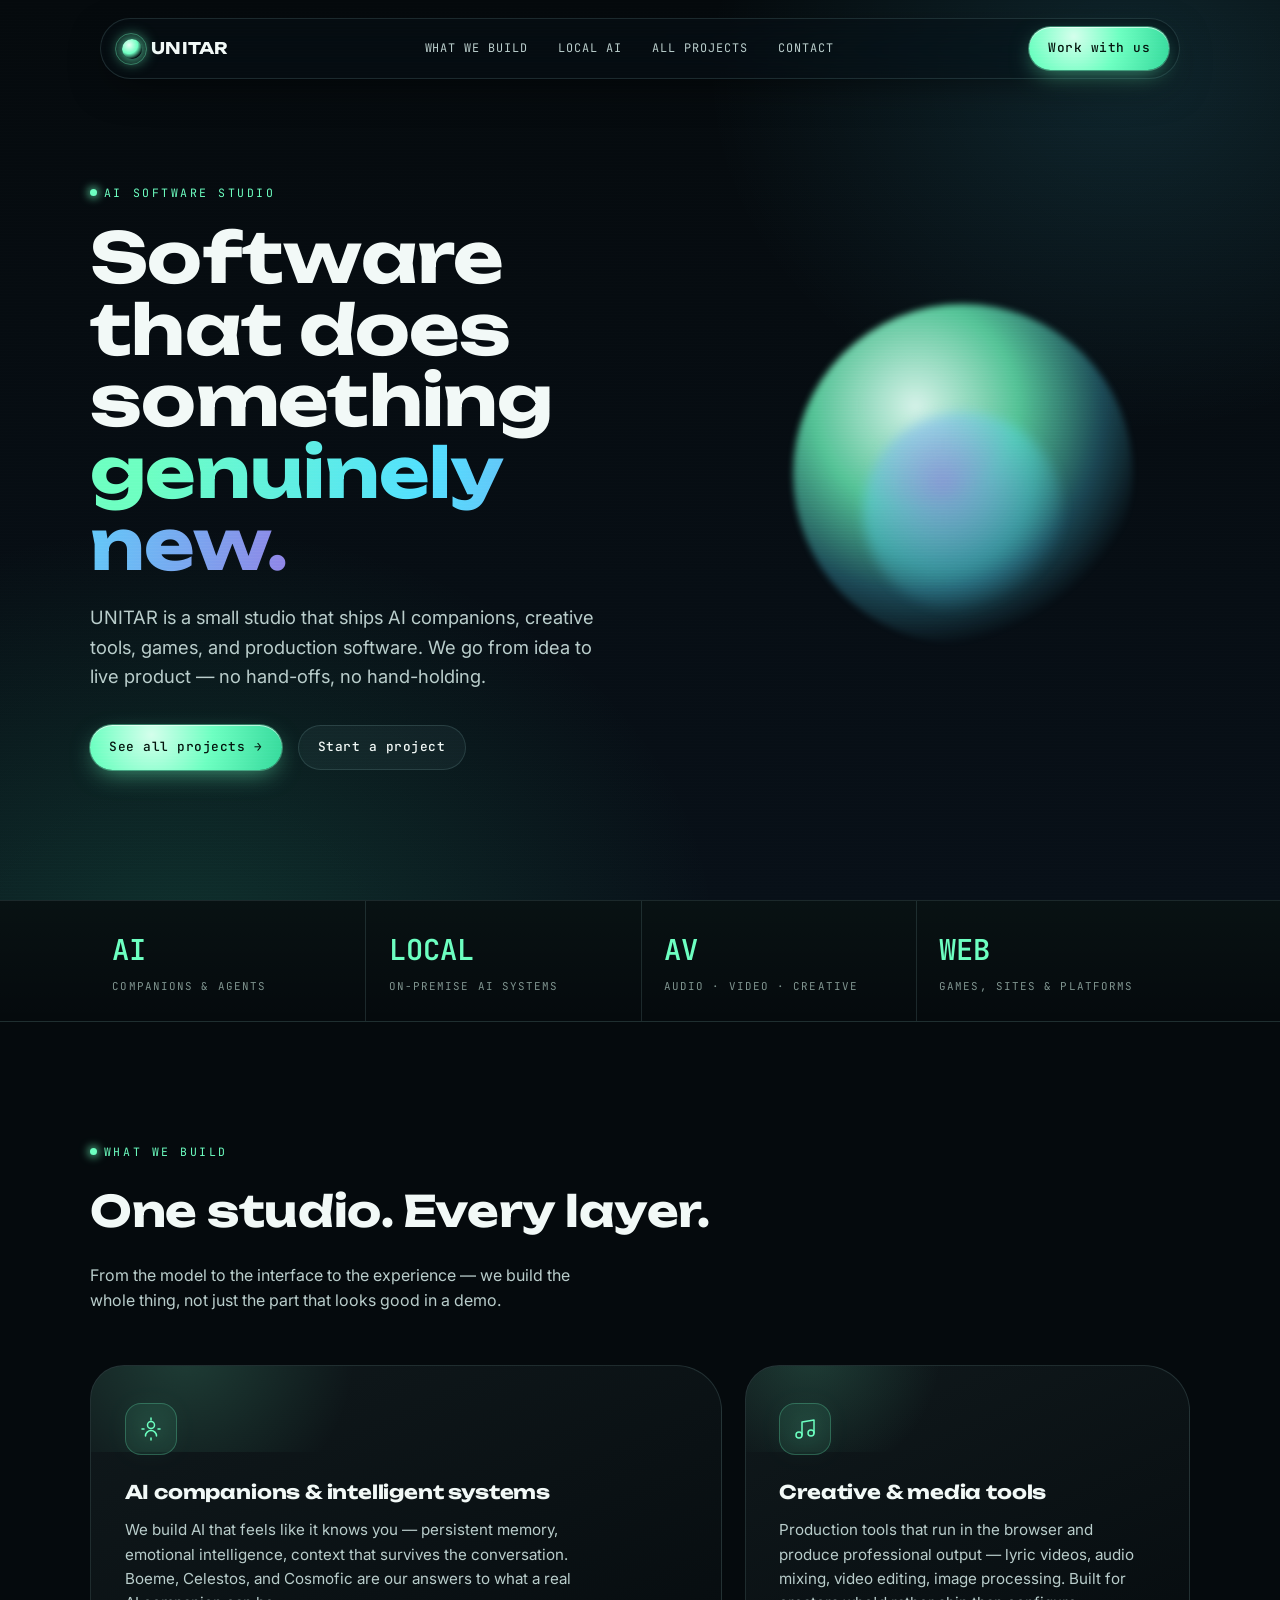
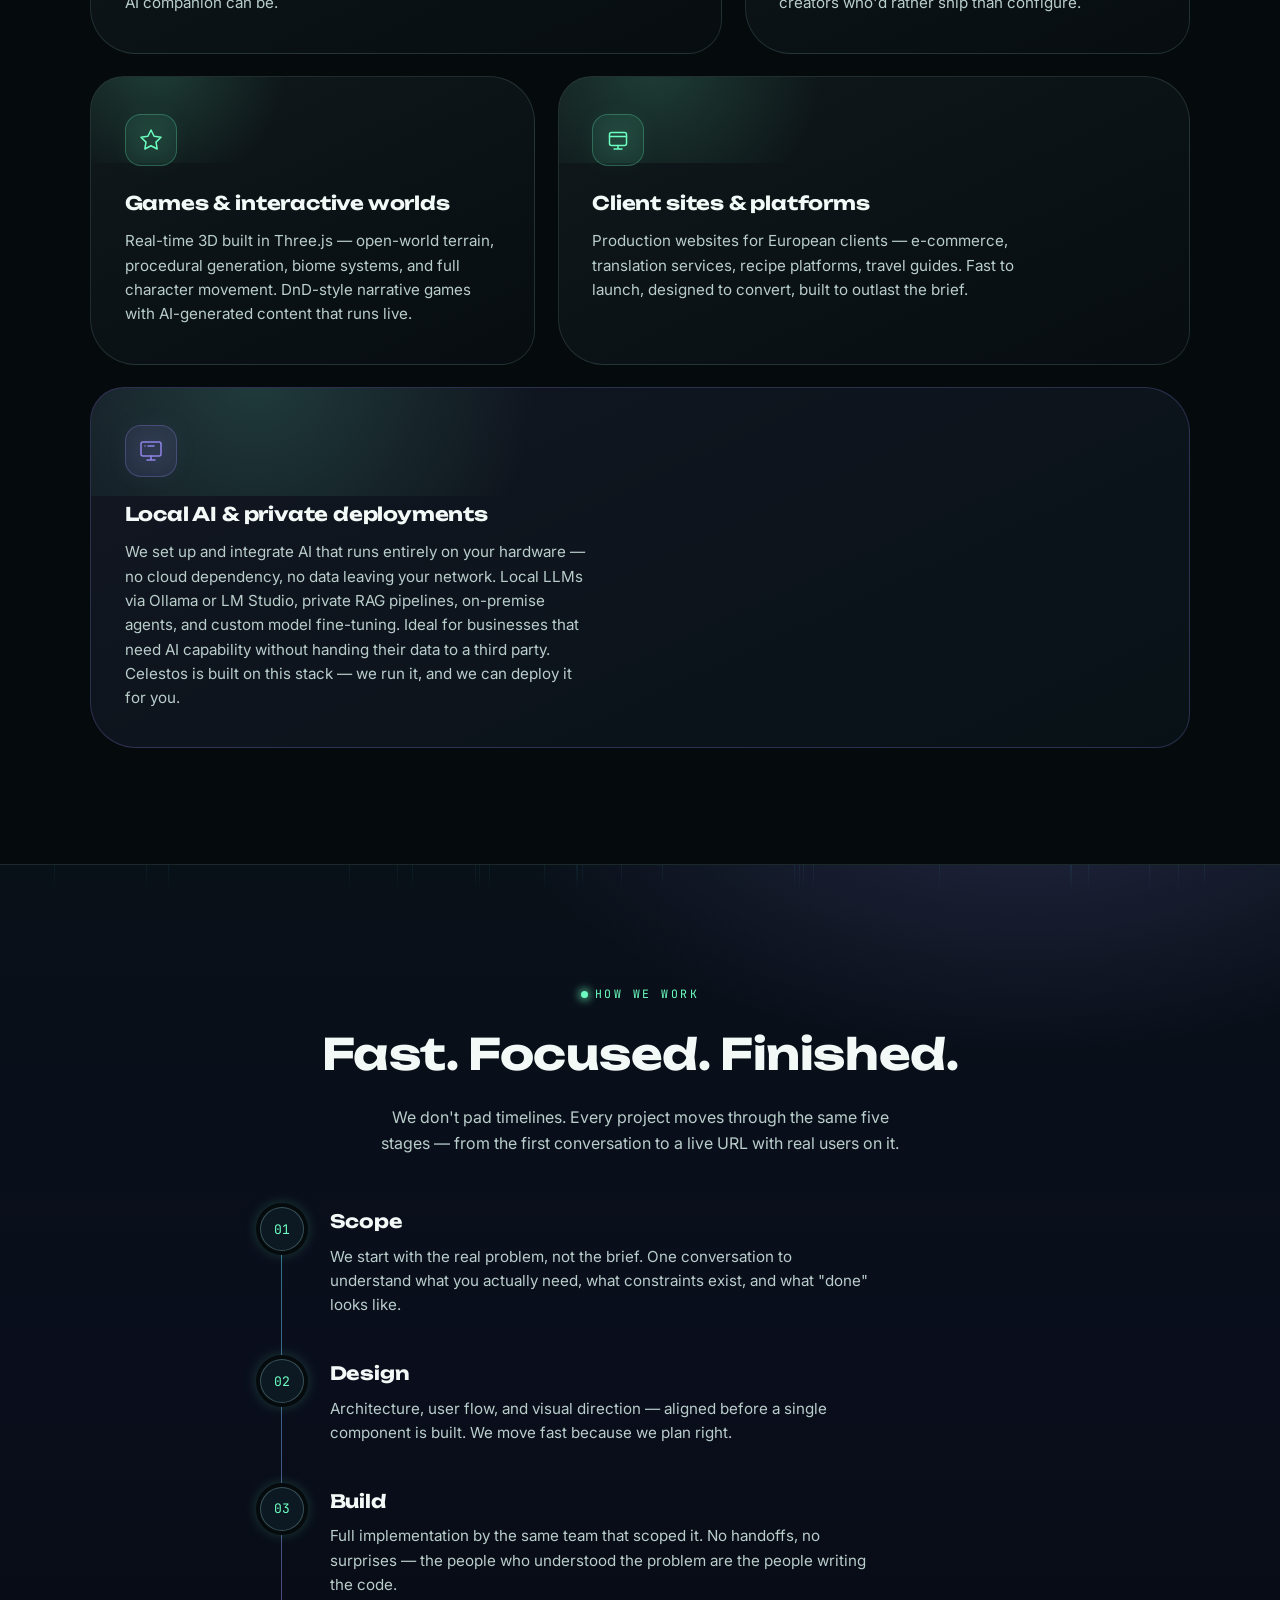
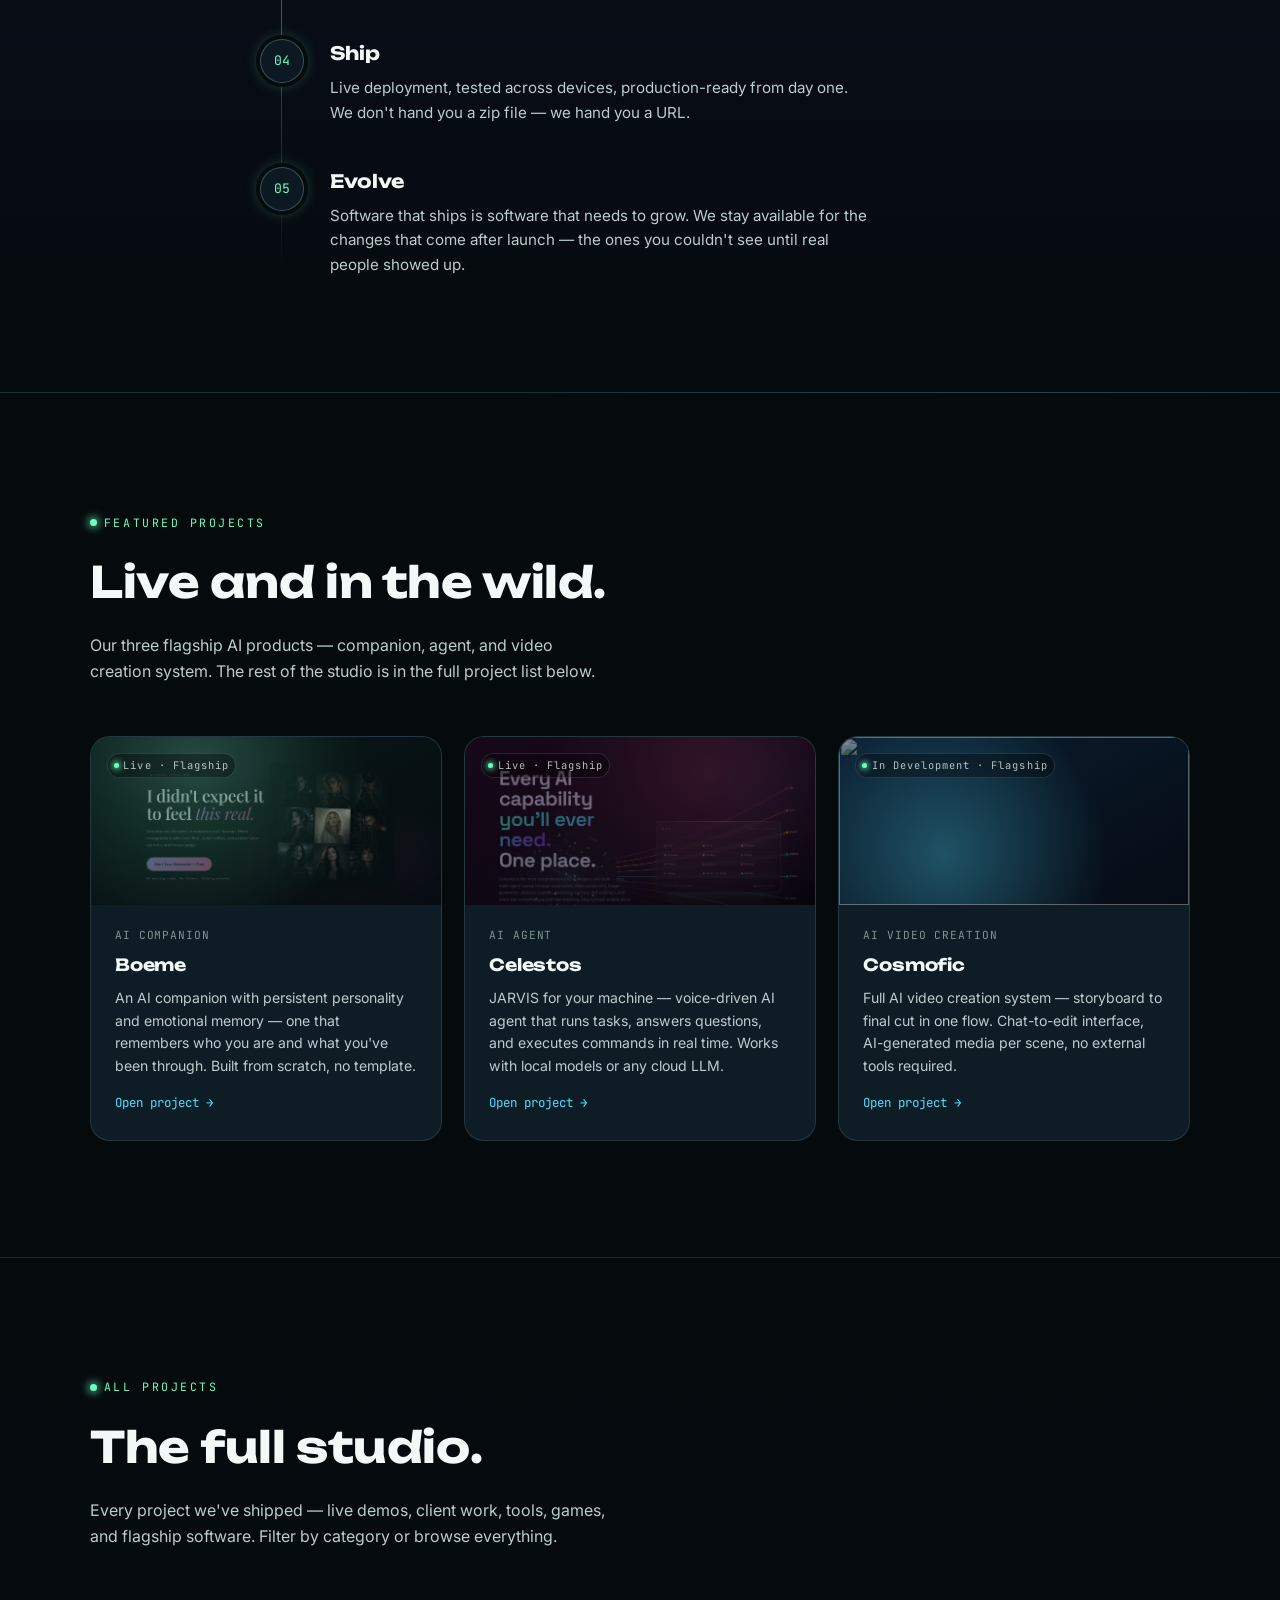
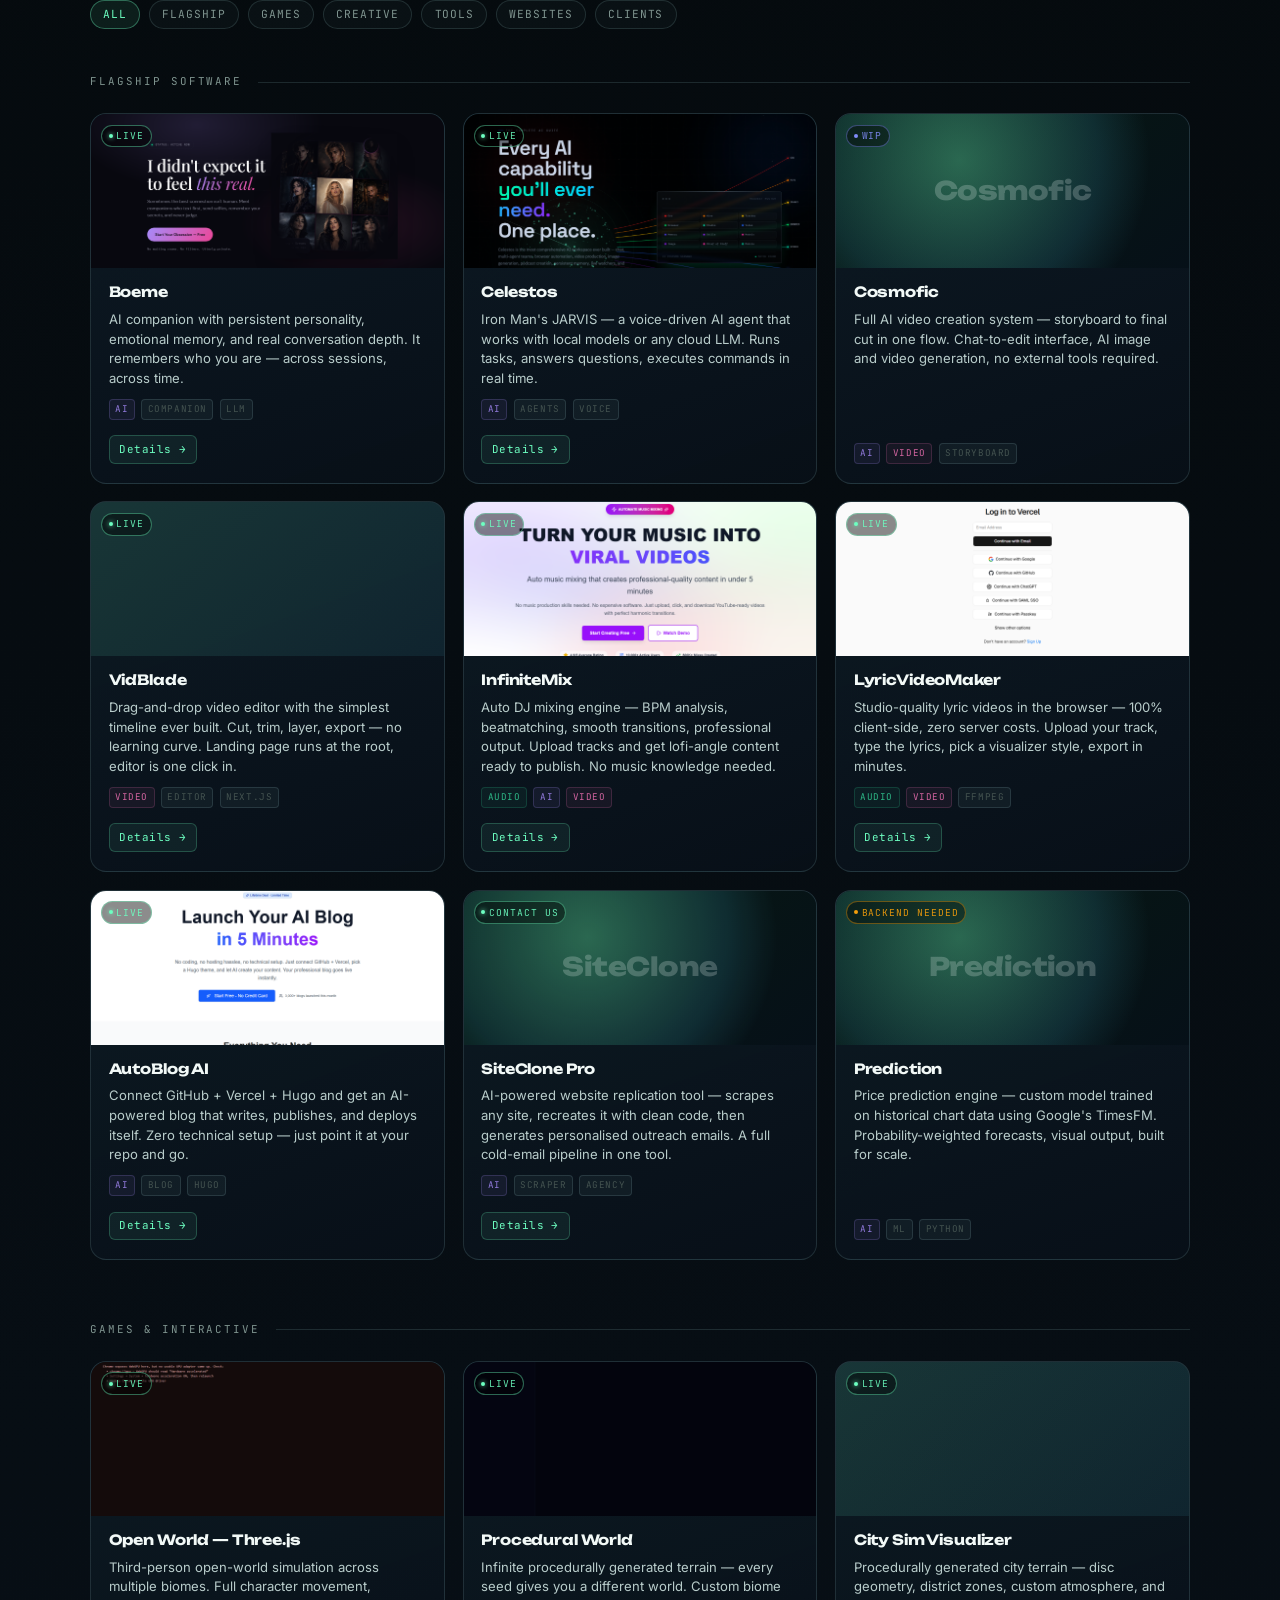
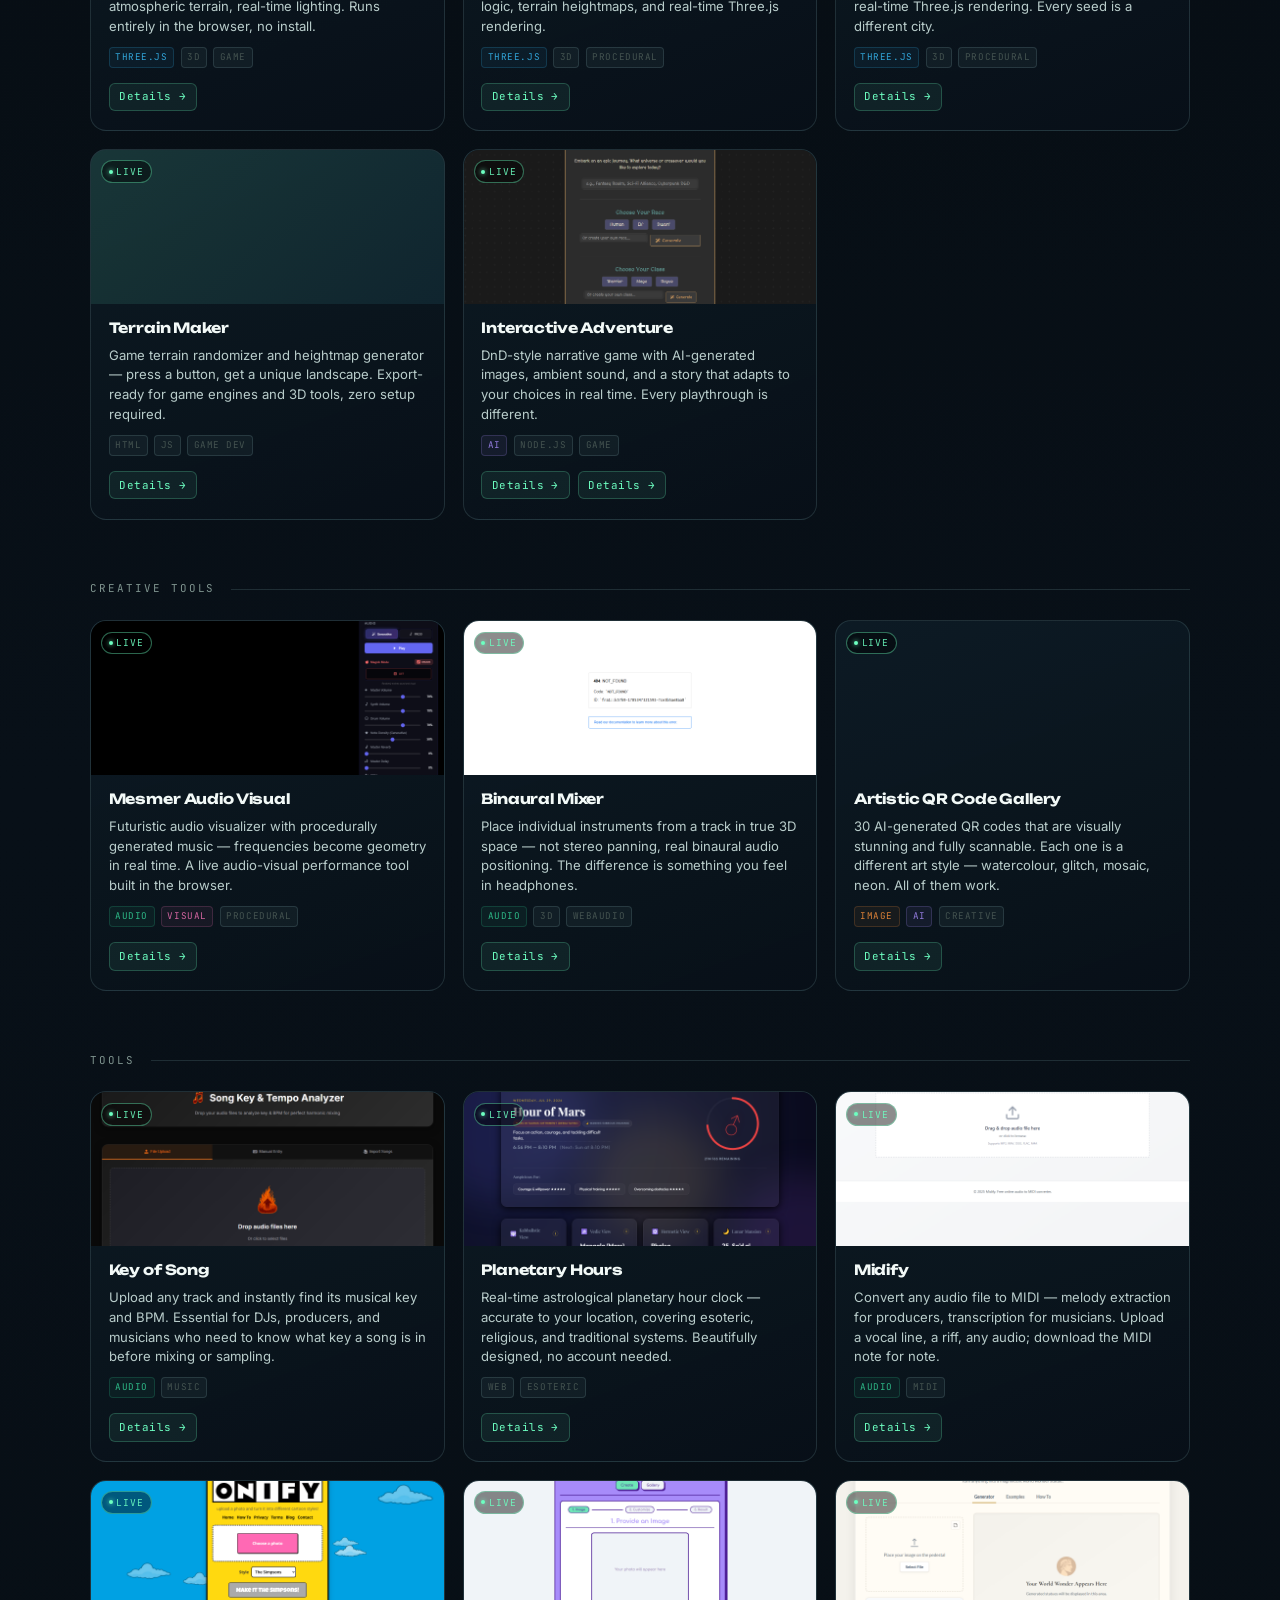
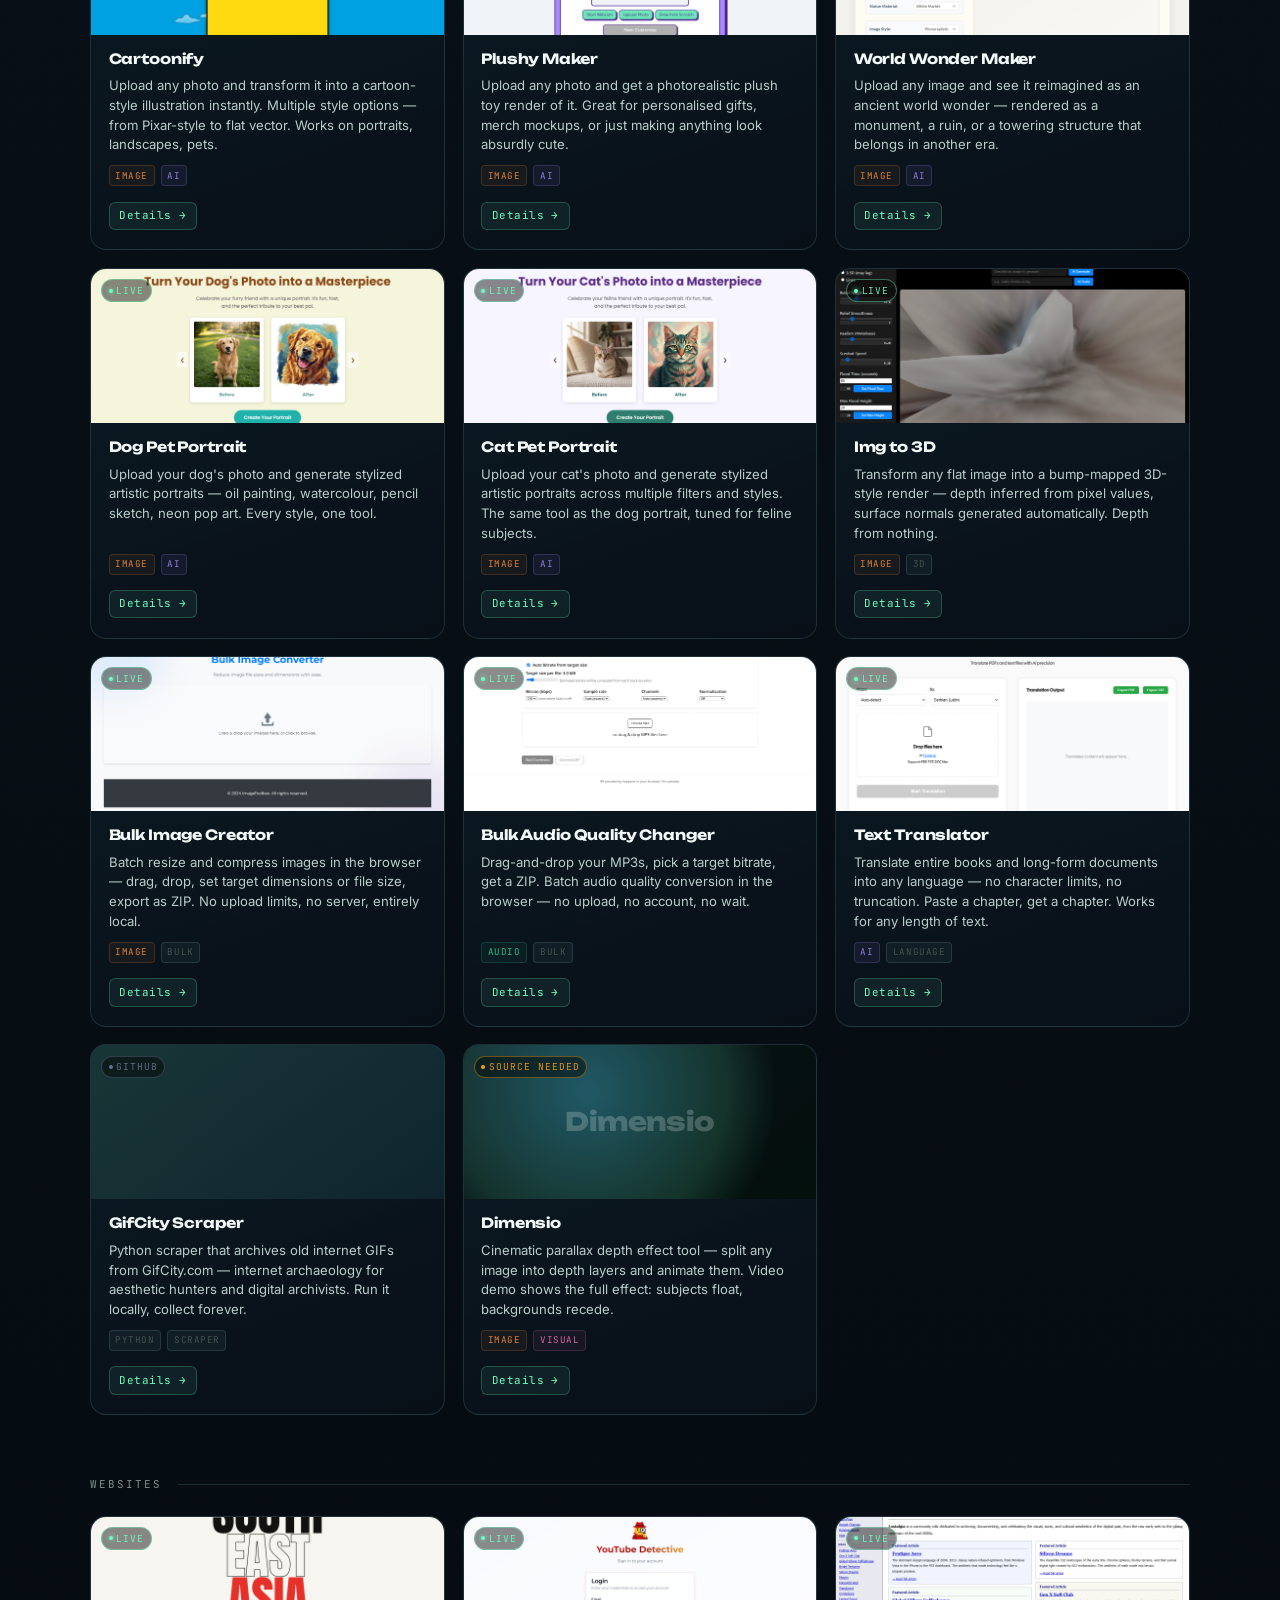
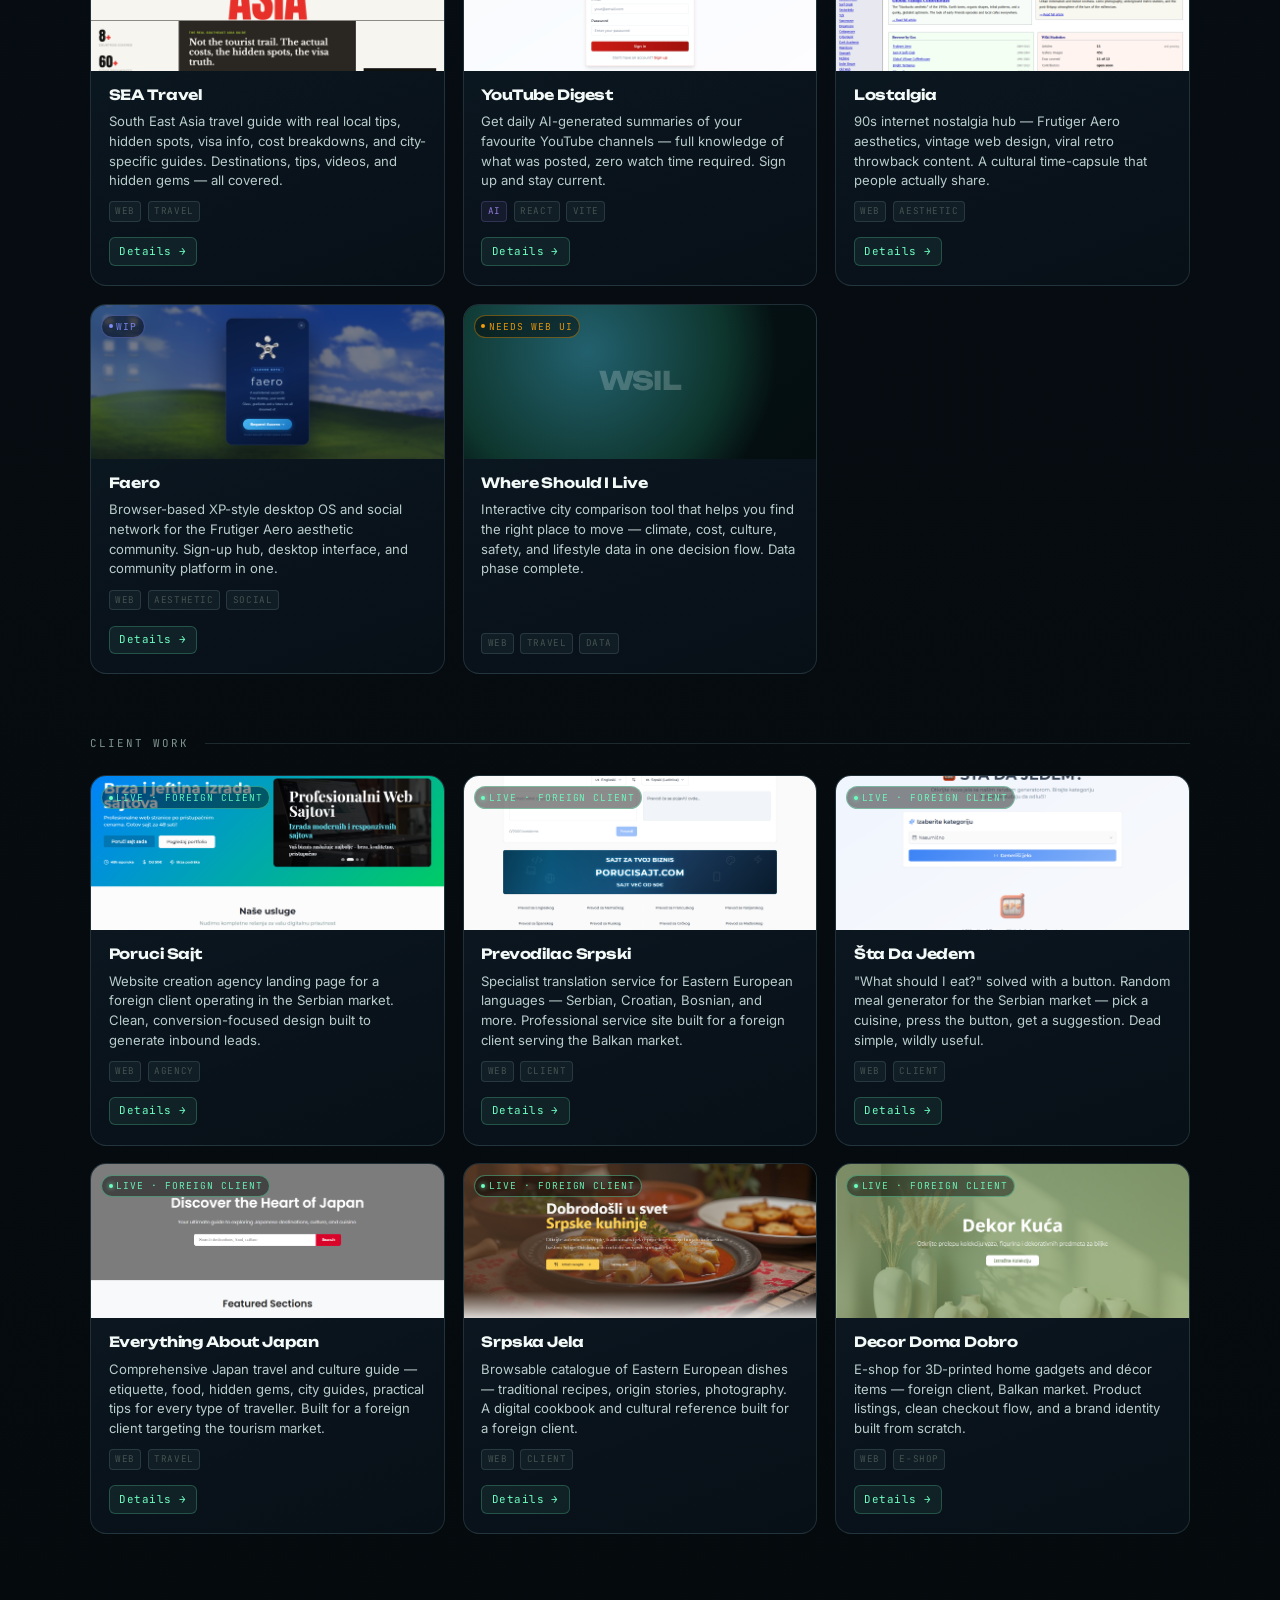
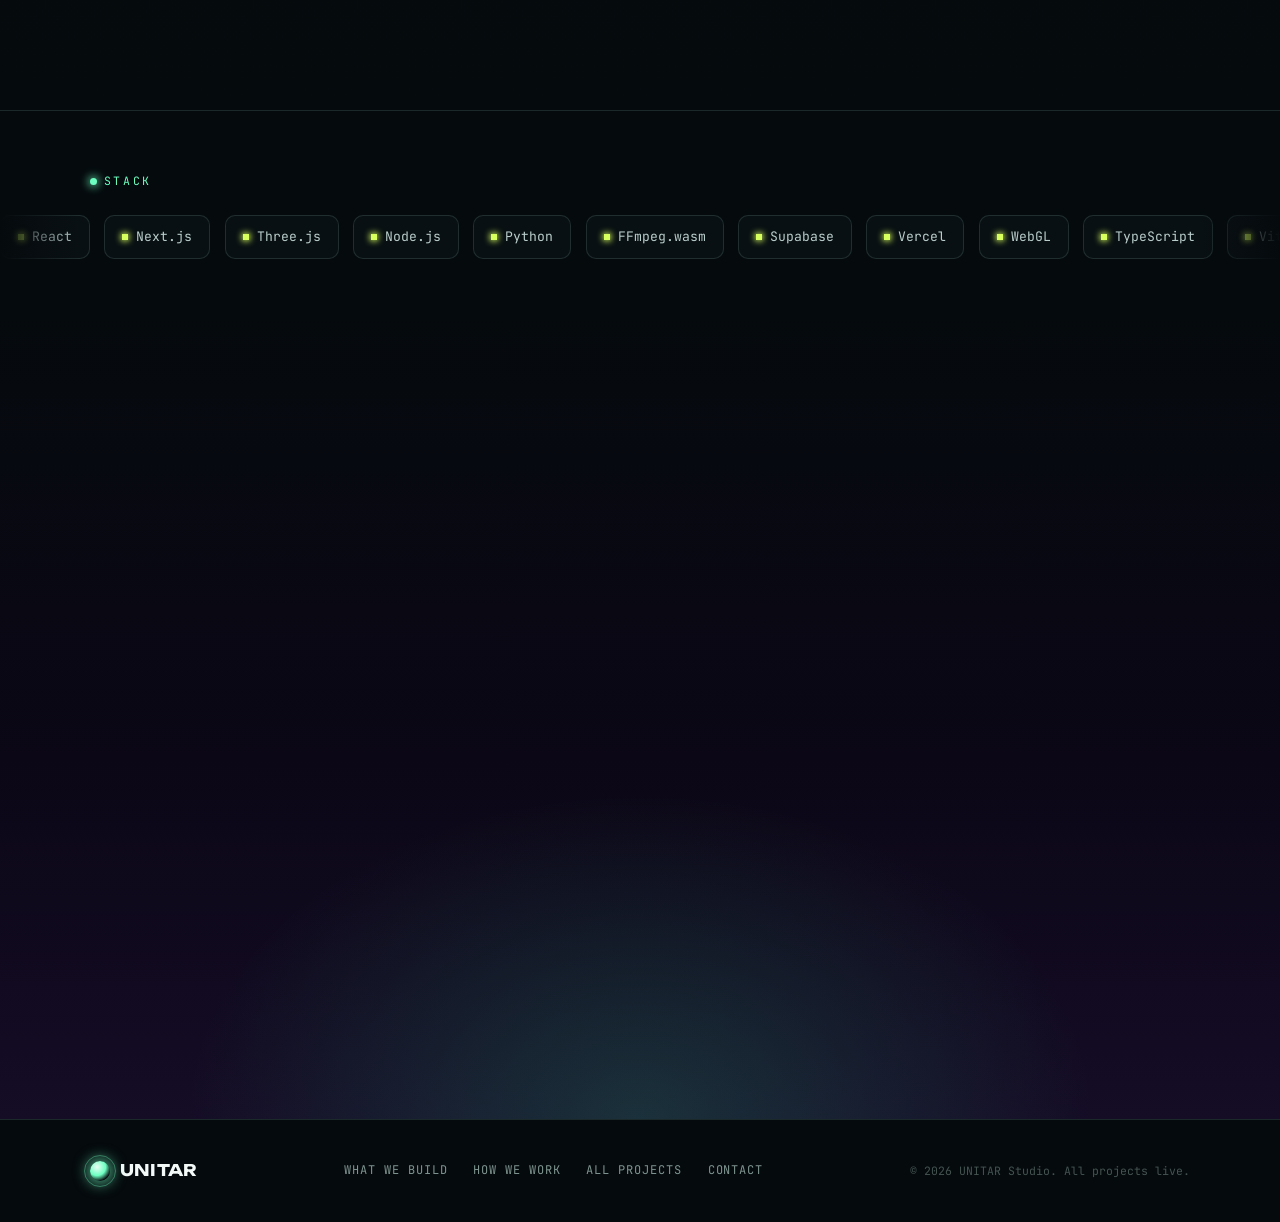
==== commit 2aa5049a: "fix(website): make Say Hello orb a proper mailto anchor Co-Authored-By: Claude Sonnet 4.6 <noreply@a" ====
--- a/unitar website/index.html
+++ b/unitar website/index.html
@@ -971,7 +971,7 @@
     <span class="eyebrow">Start a project</span>
     <h2>Have something to build? Let's talk.</h2>
     <p>Bring the rough idea, the half-baked spec, or the problem you haven't solved yet. We'll figure out the rest together.</p>
-    <button class="orb-btn" type="button" onclick="window.location.href='mailto:contact@unitar.app'">Say hello</button>
+    <a class="orb-btn" href="mailto:contact@unitar.app" aria-label="Send us an email">Say hello</a>
     <p class="cta-email">or write to <a href="mailto:contact@unitar.app">contact@unitar.app</a></p>
   </div>
 </section>
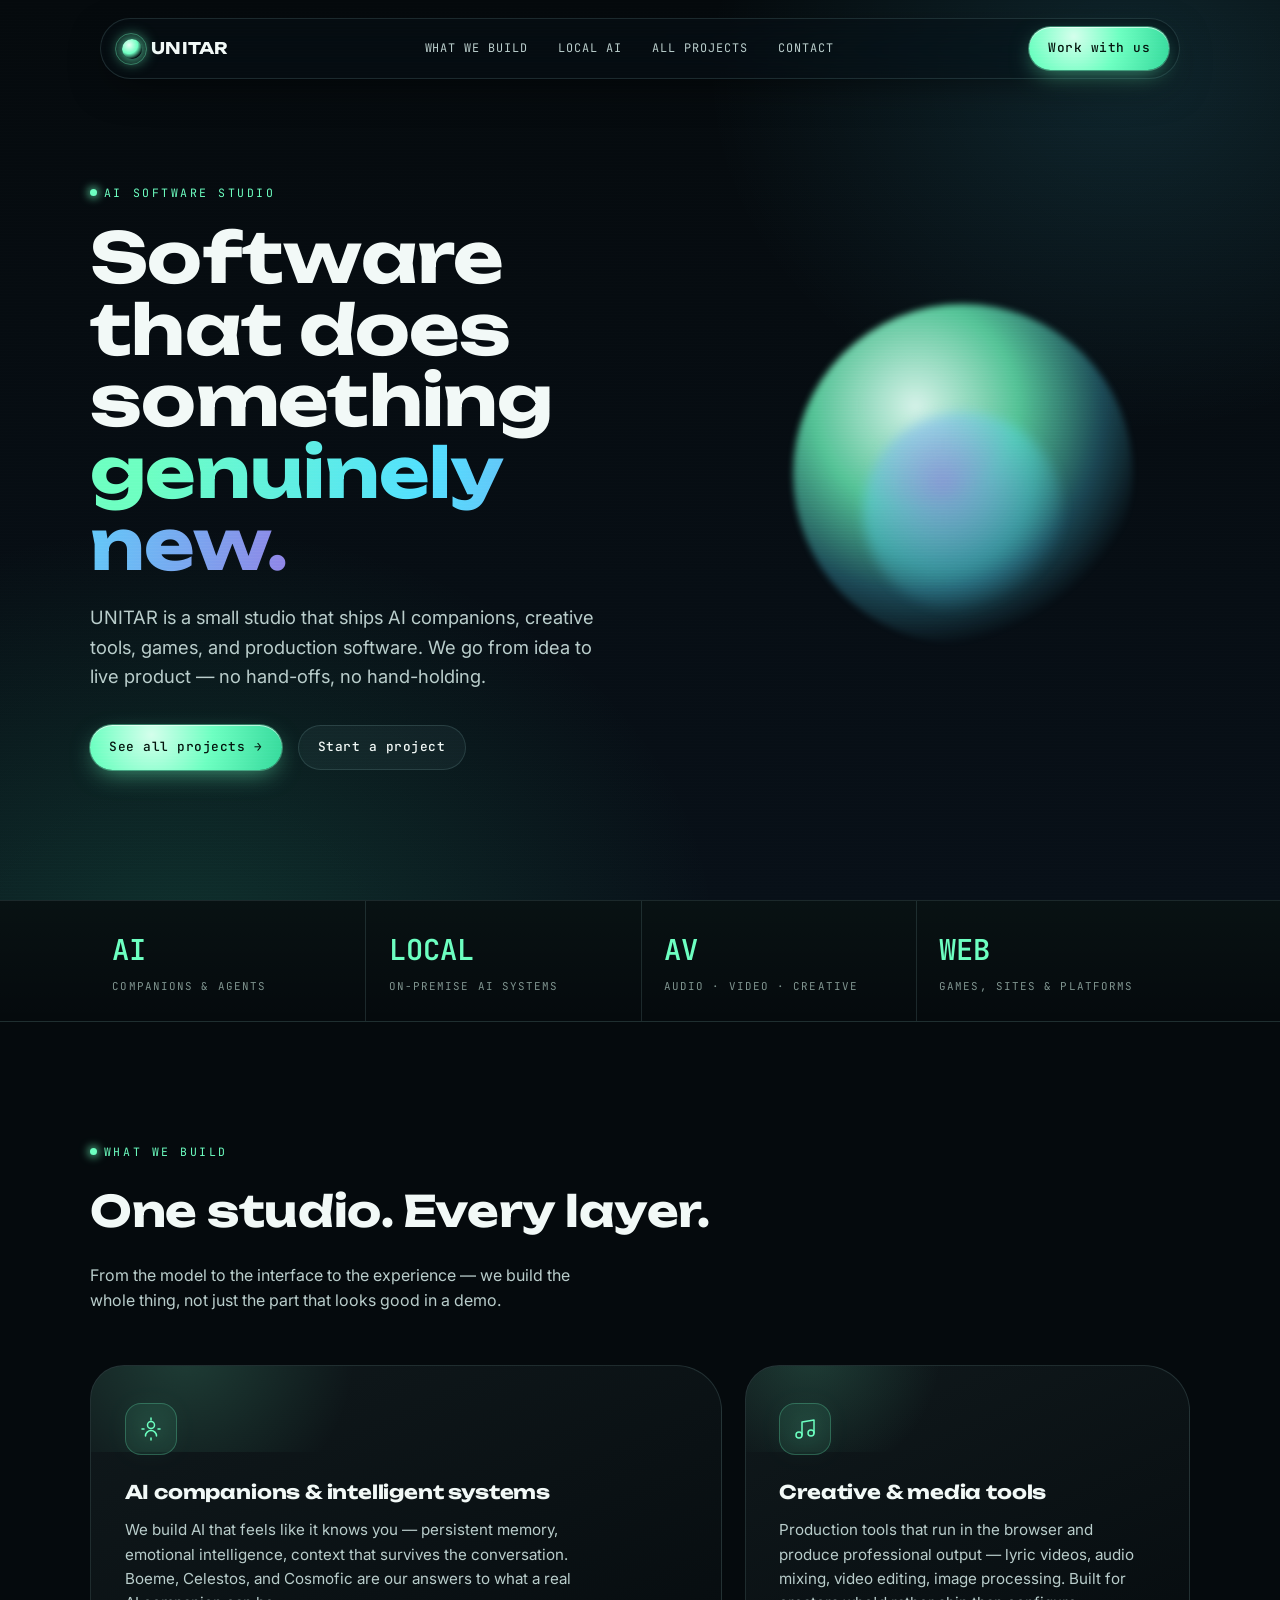
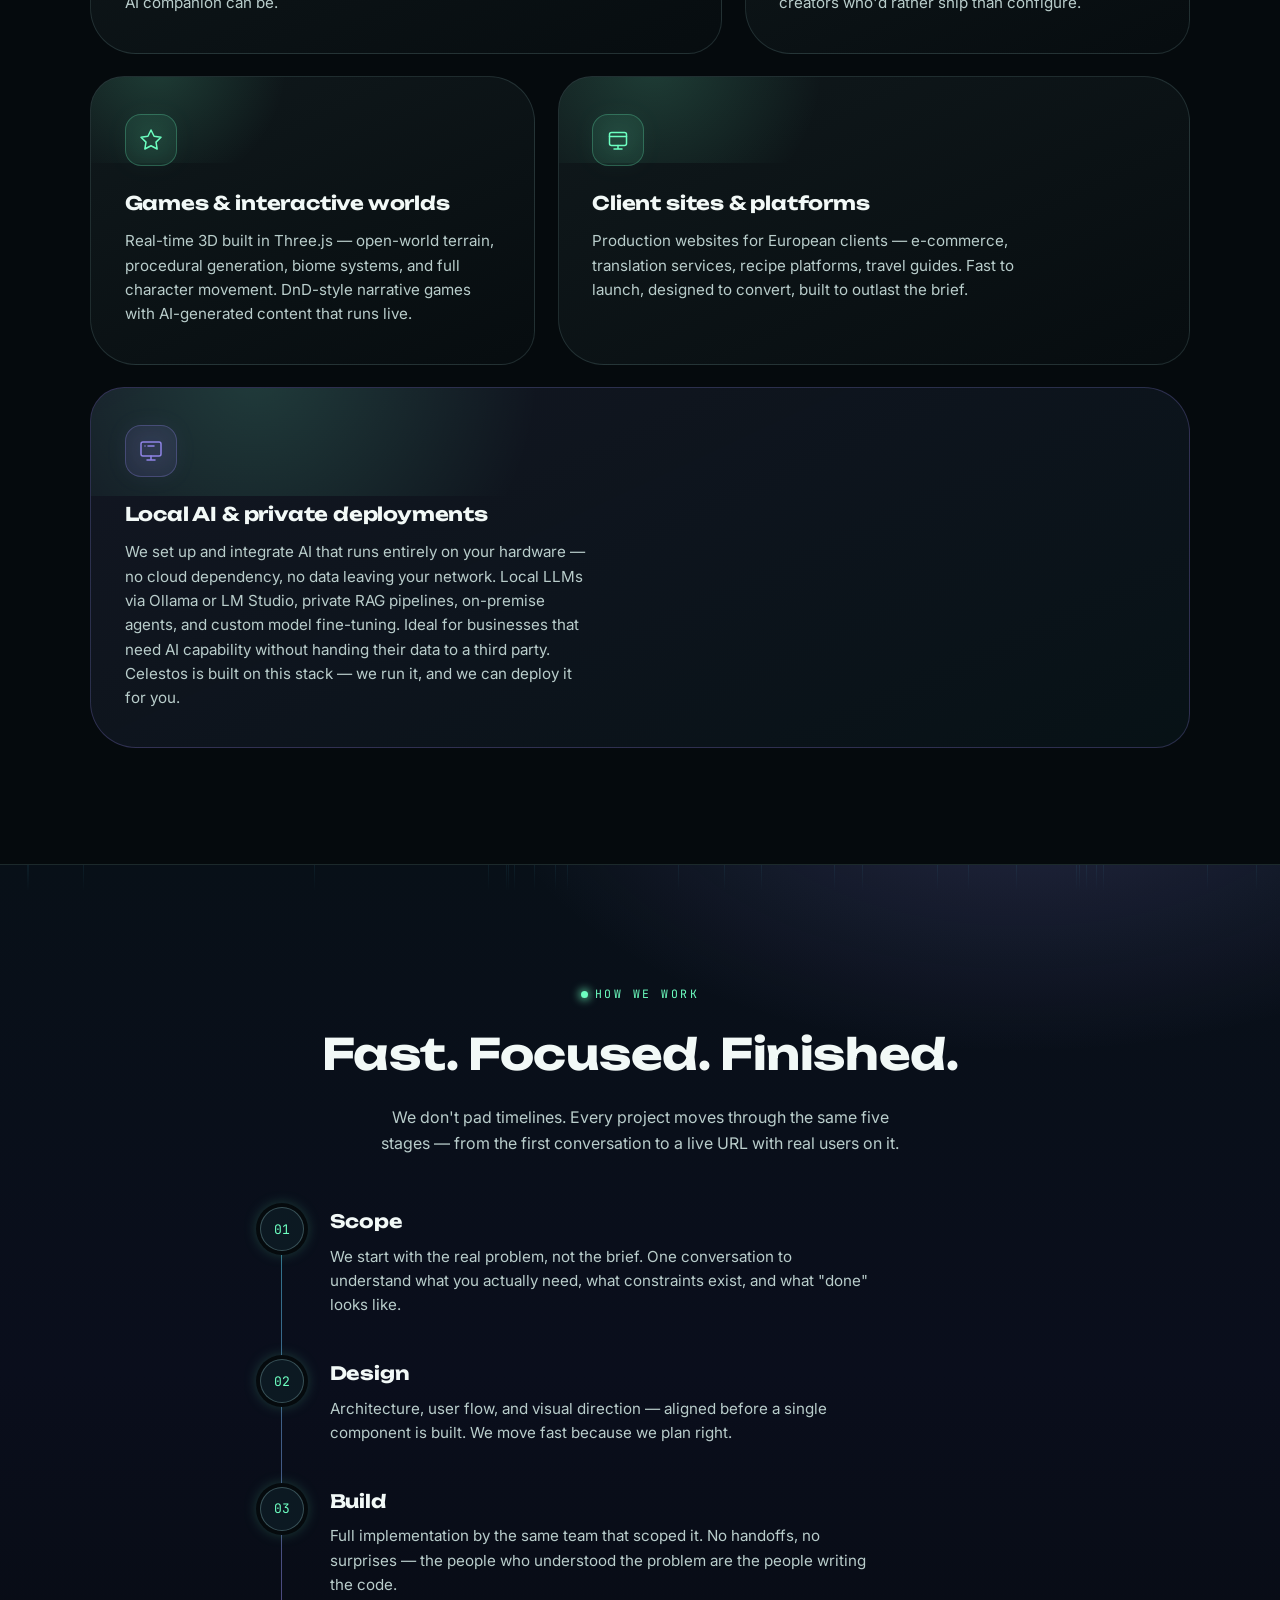
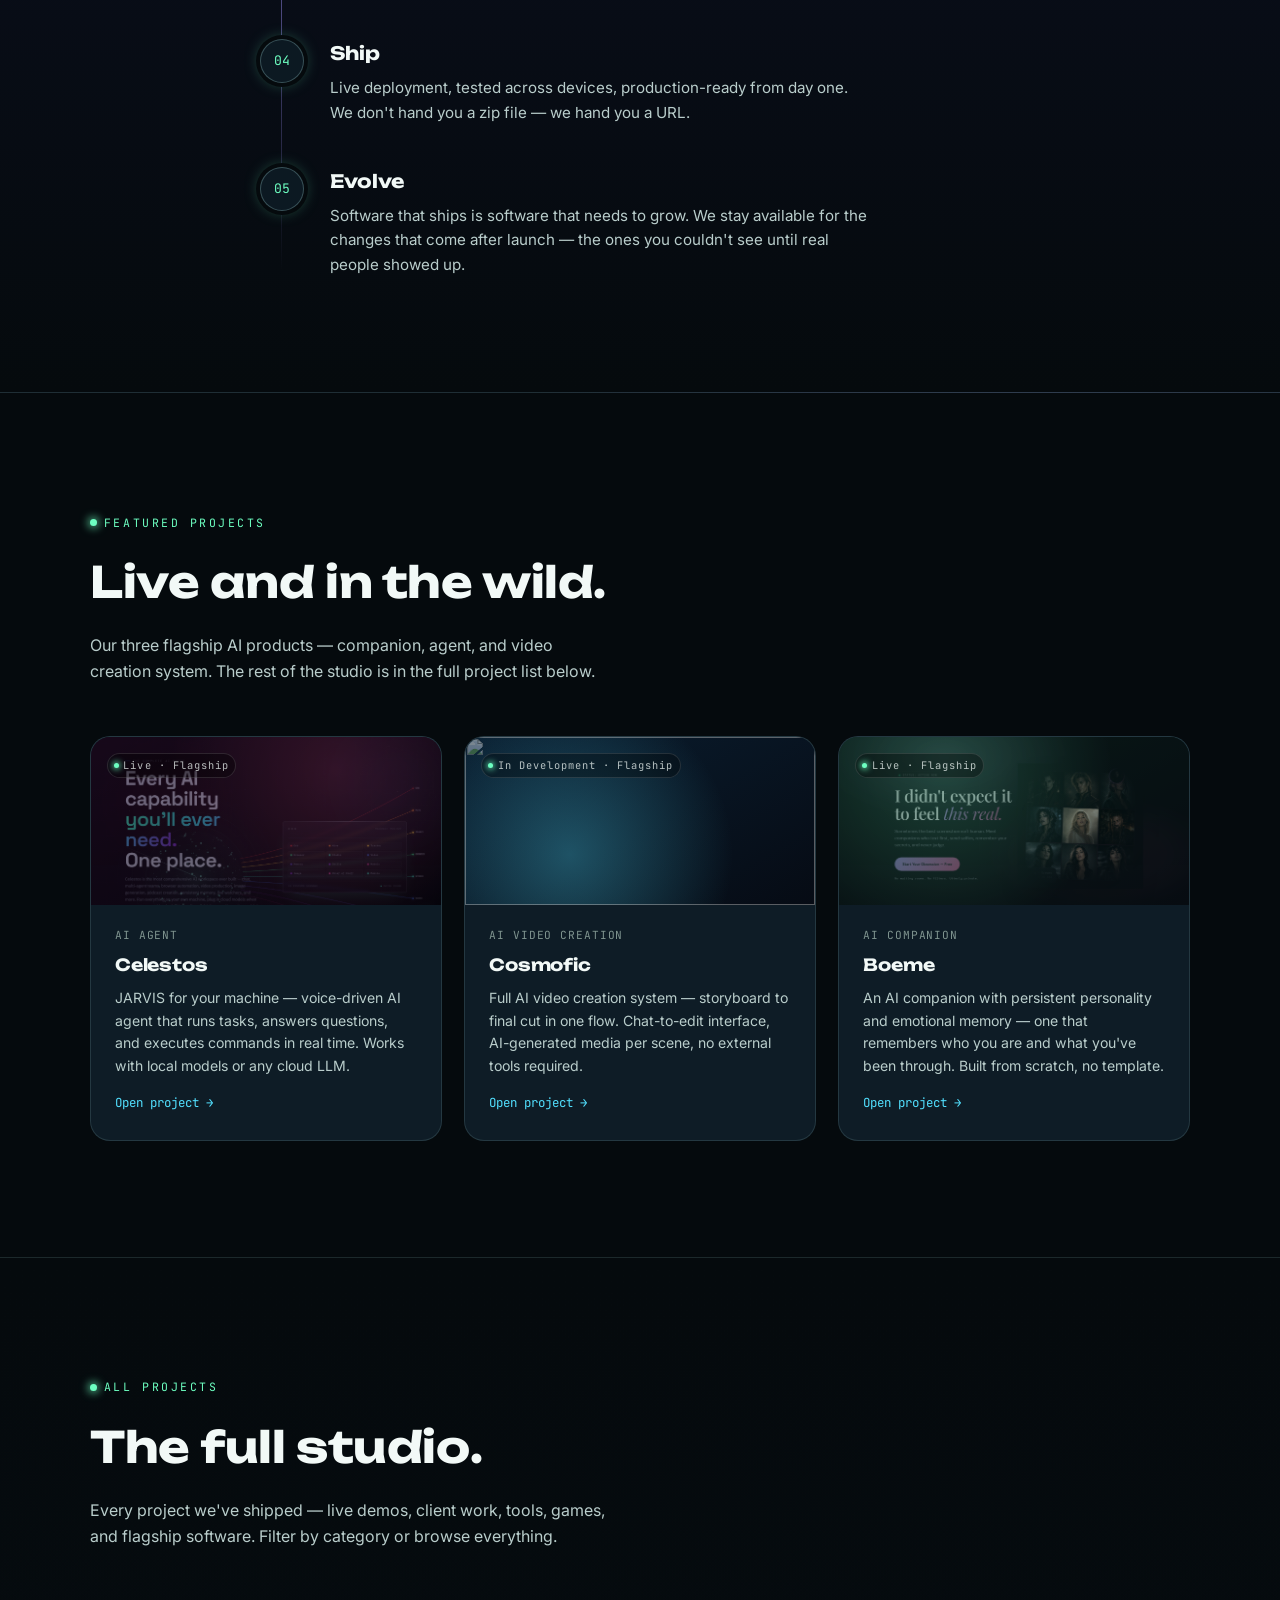
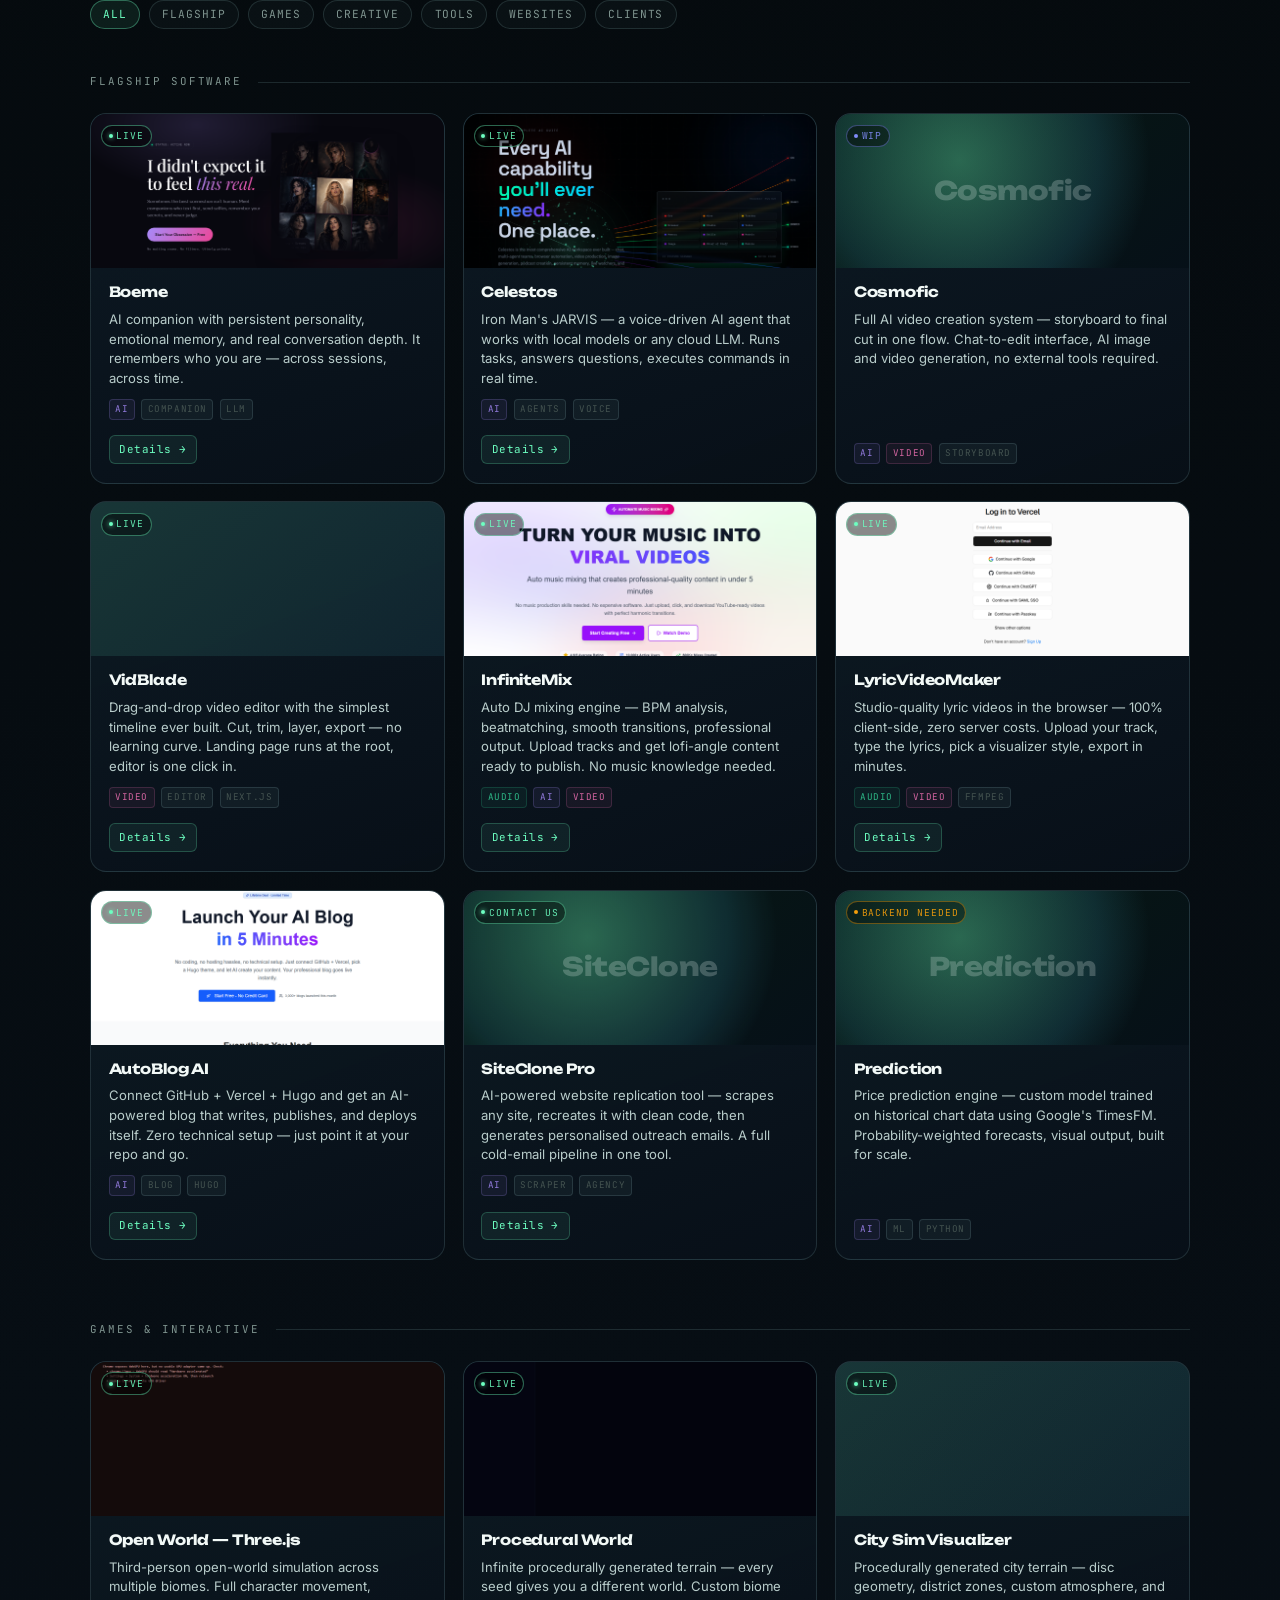
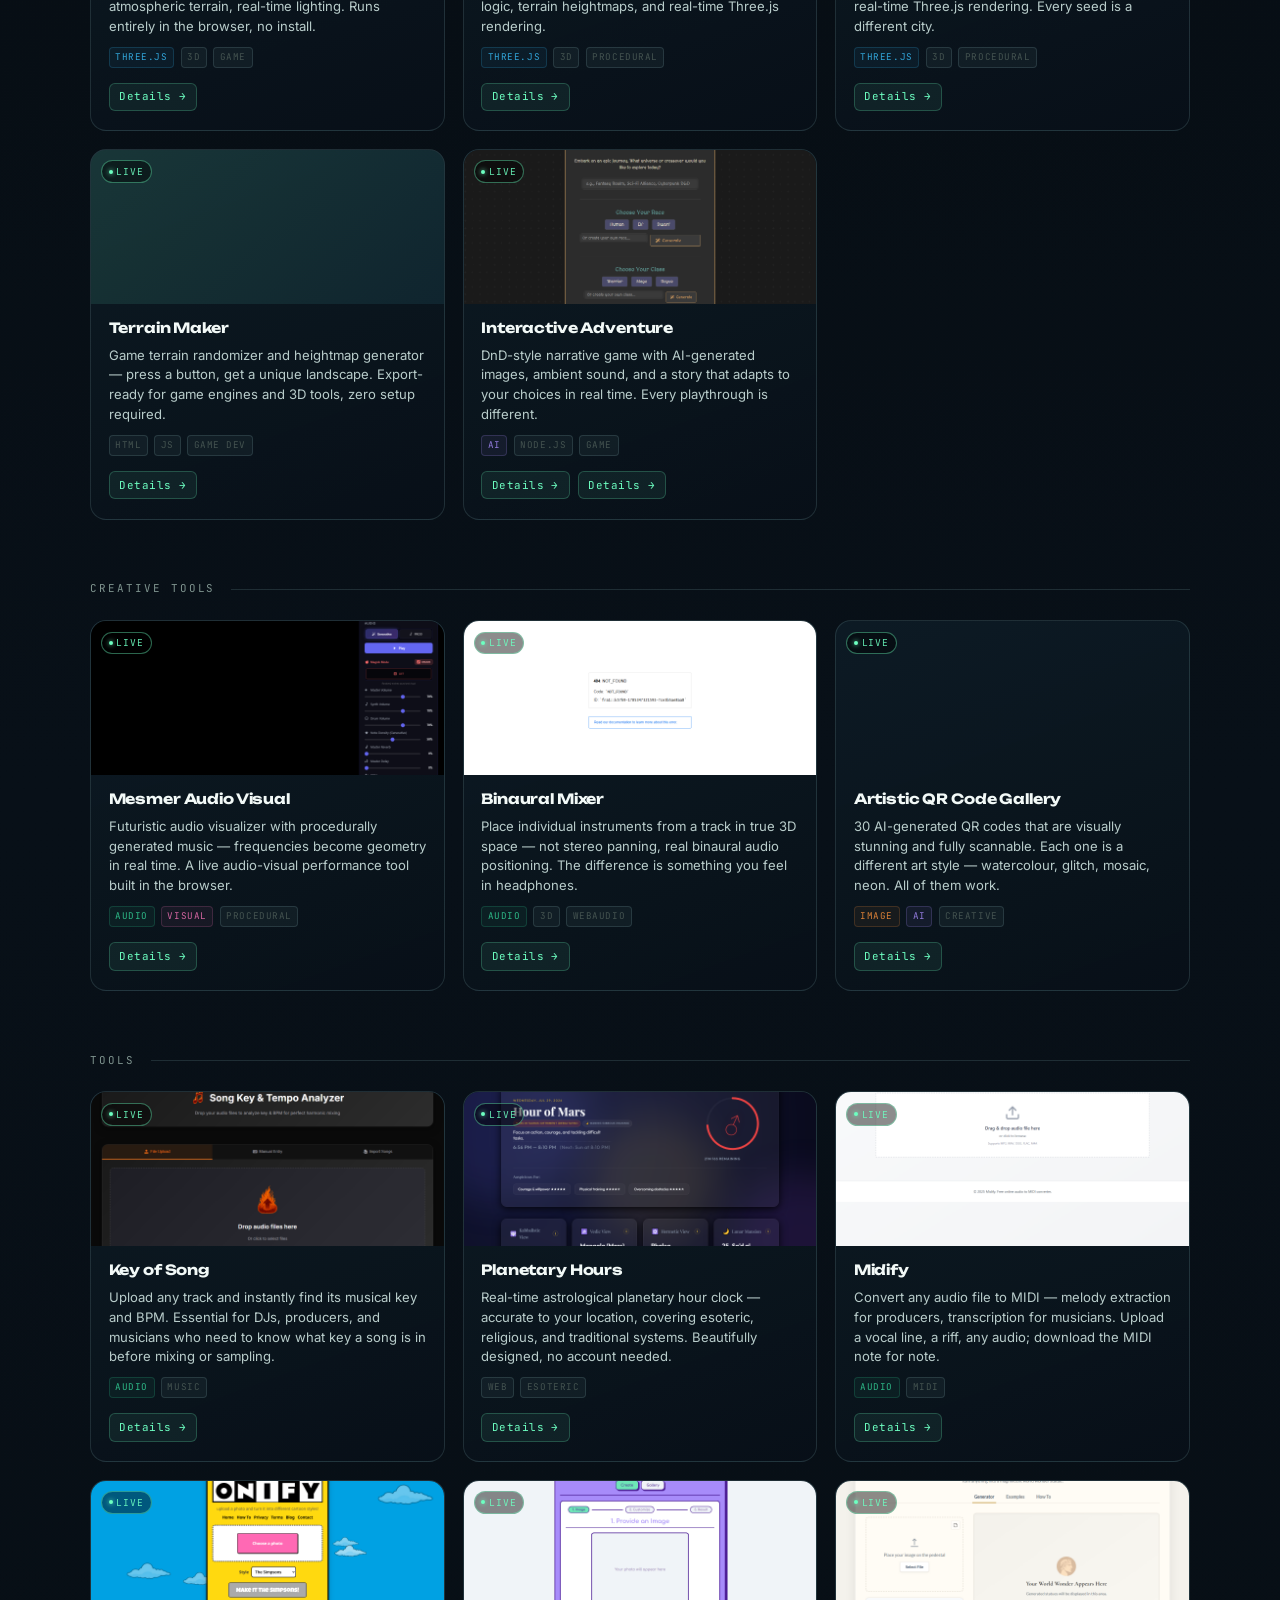
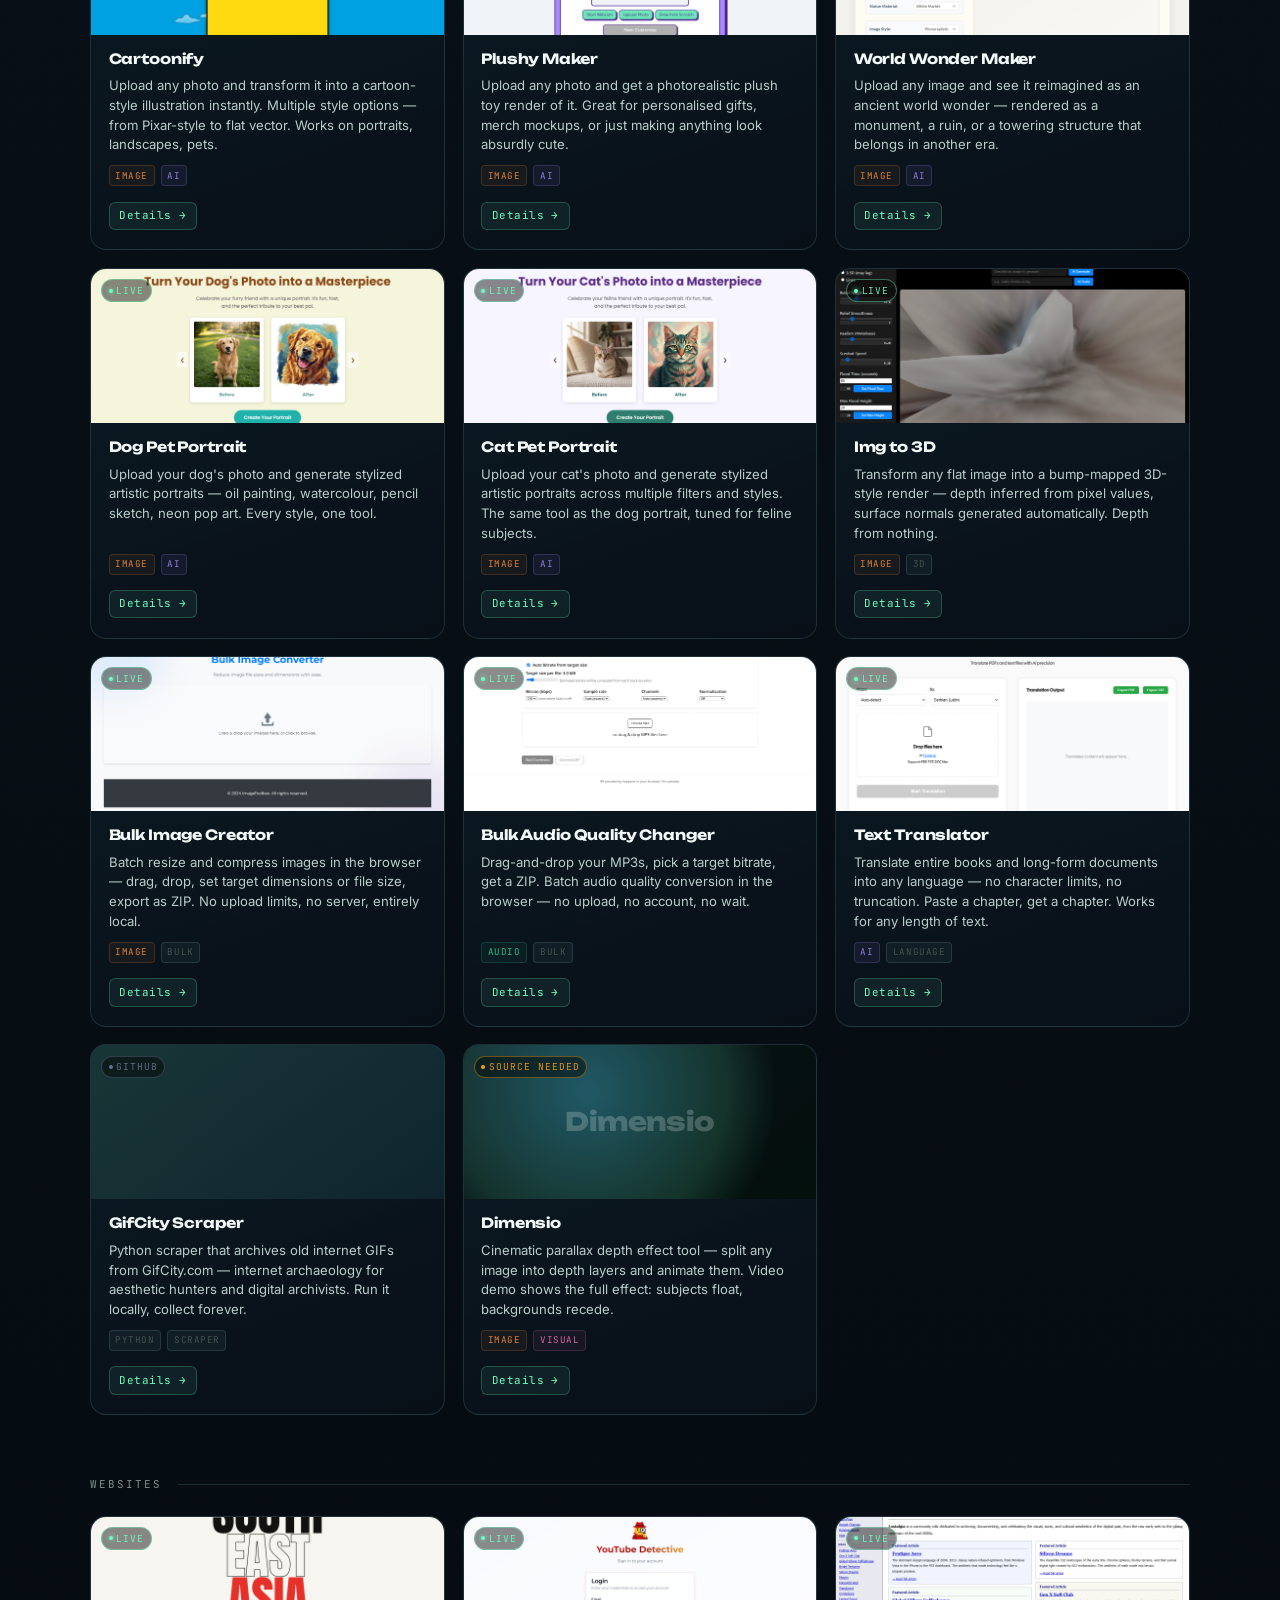
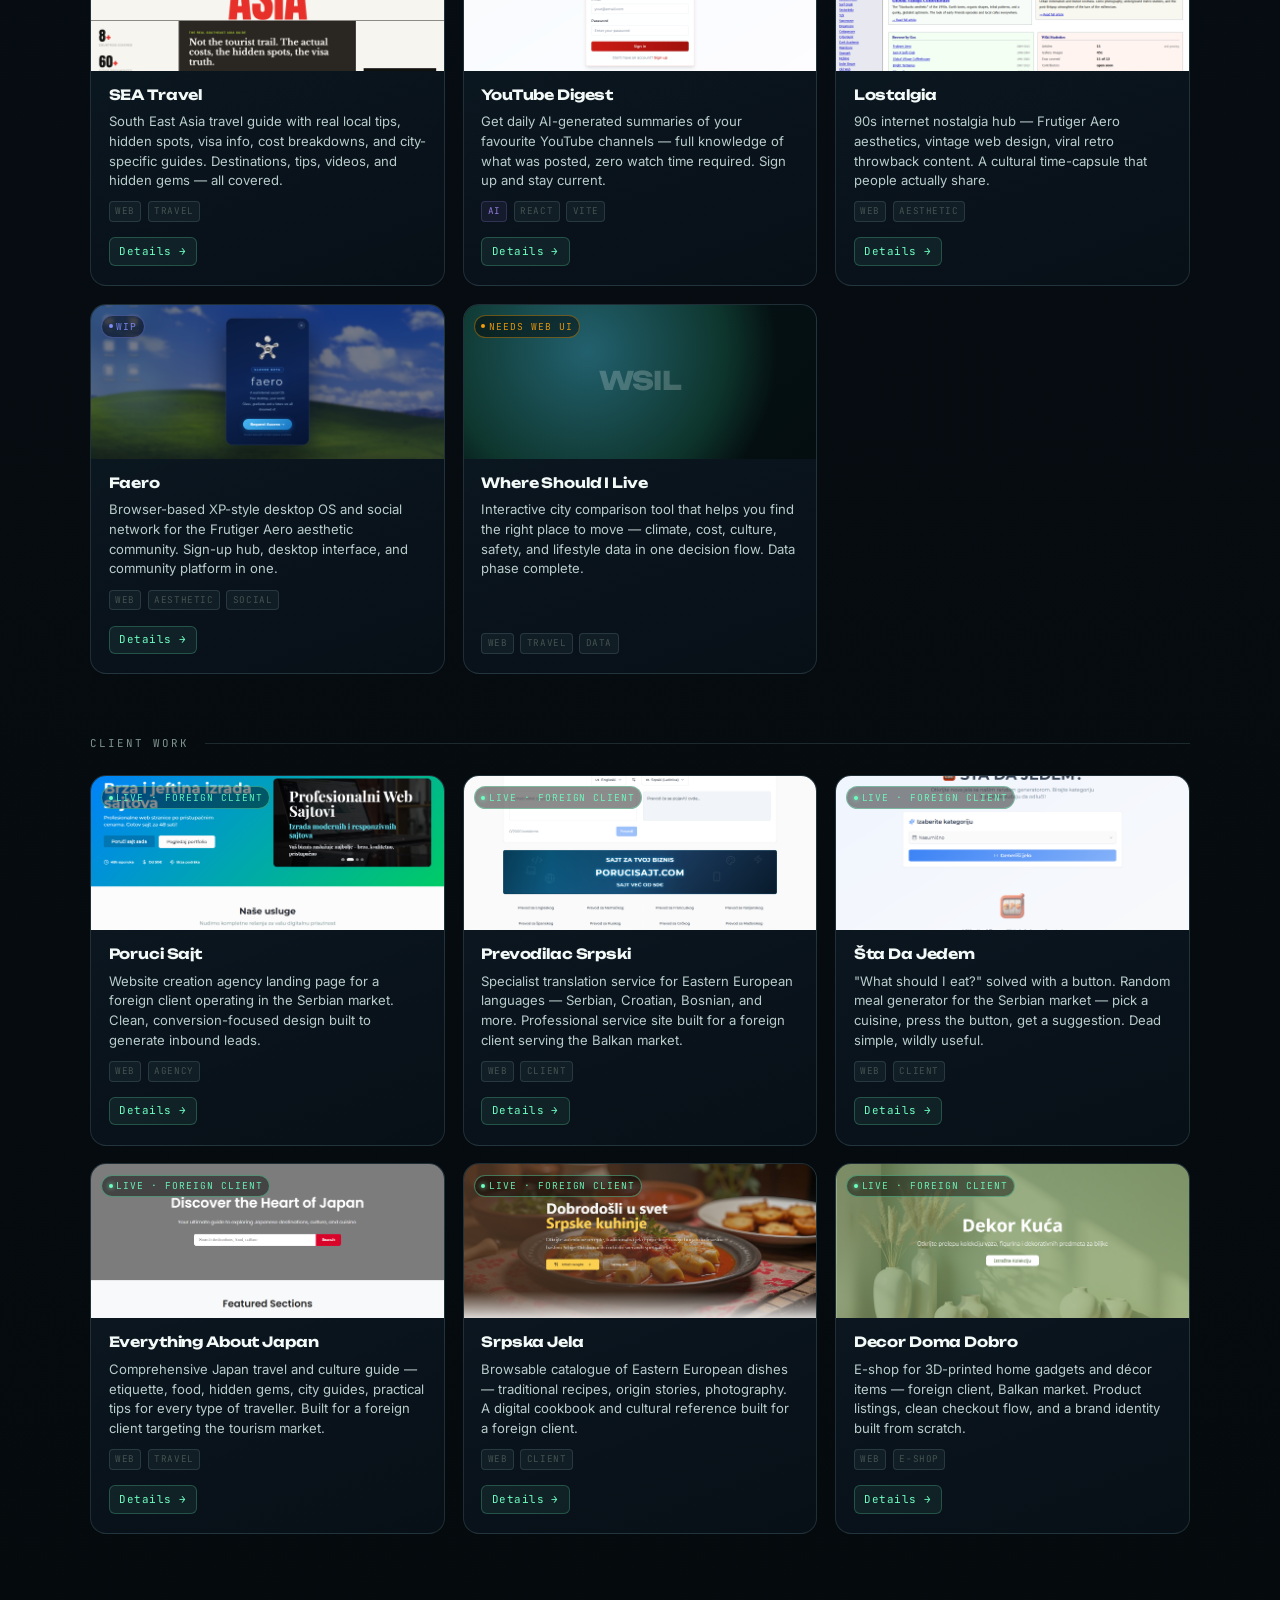
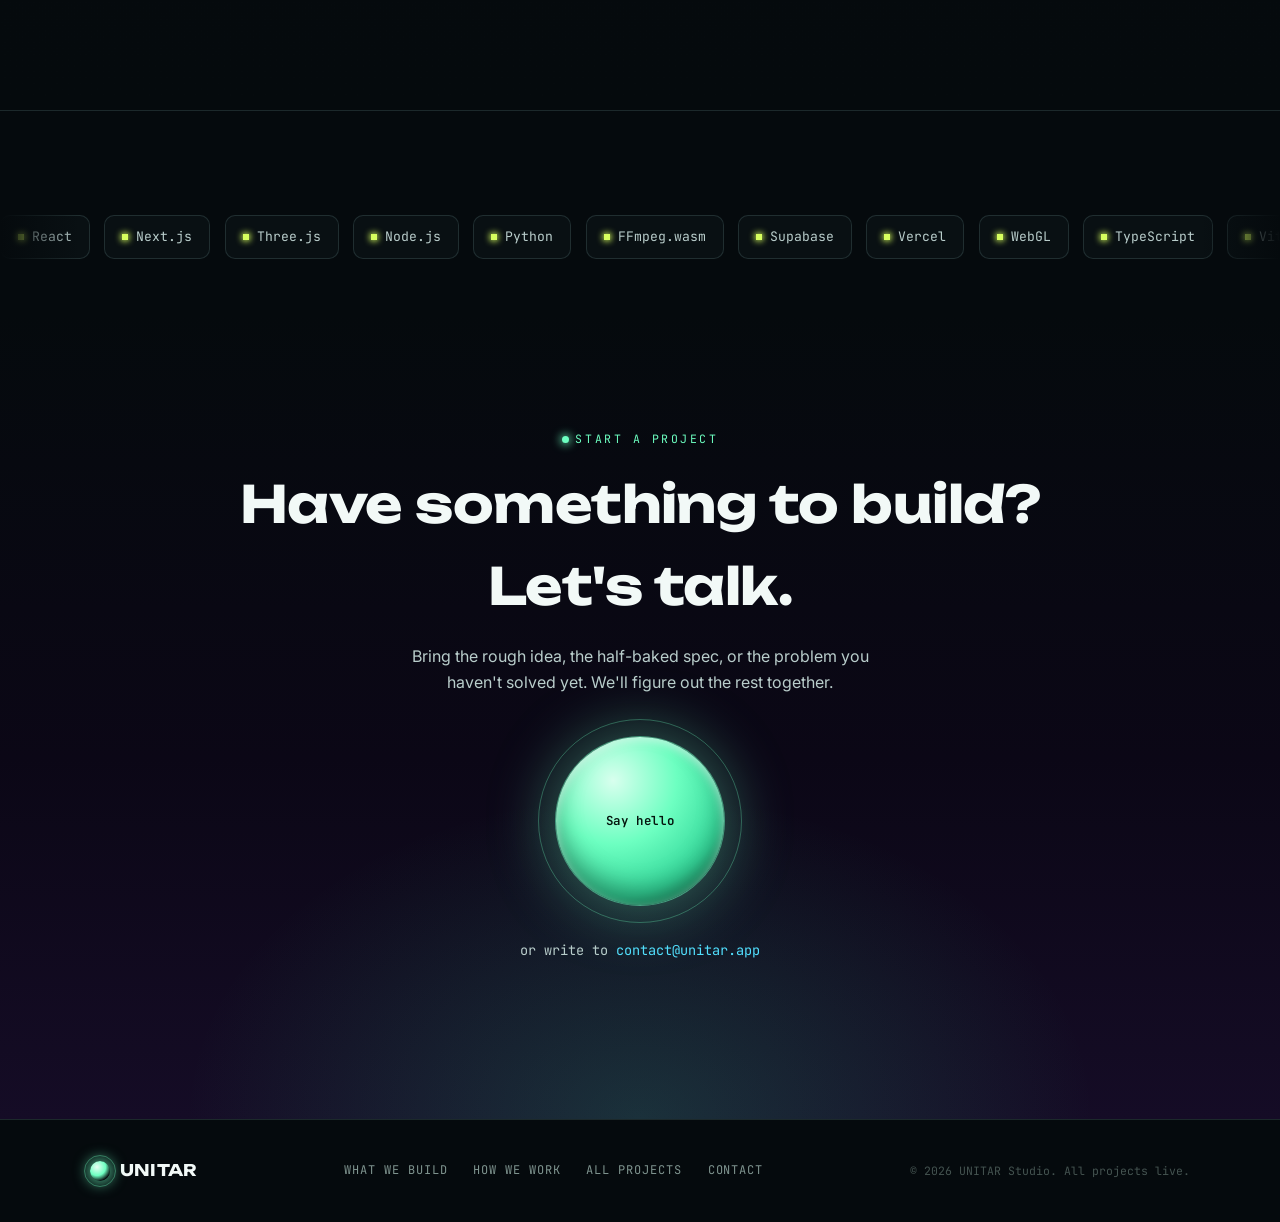
==== commit b7d40ed4: "feat(website): reorder featured projects to Celestos → Cosmofic → Boeme Co-Authored-By: Claude Sonne" ====
--- a/unitar website/index.html
+++ b/unitar website/index.html
@@ -437,15 +437,6 @@
     </div>
     <div class="work-grid">
       <article class="case reveal">
-        <div class="case-screen s1"><img src="screenshots/boeme.png" alt="" aria-hidden="true" loading="lazy"><span class="case-tag">Live · Flagship</span></div>
-        <div class="case-body">
-          <div class="kicker">AI Companion</div>
-          <h3>Boeme</h3>
-          <p>An AI companion with persistent personality and emotional memory — one that remembers who you are and what you've been through. Built from scratch, no template.</p>
-          <a class="case-link" href="project.html#boeme">Open project →</a>
-        </div>
-      </article>
-      <article class="case reveal">
         <div class="case-screen s2"><img src="screenshots/celestos.png" alt="" aria-hidden="true" loading="lazy"><span class="case-tag">Live · Flagship</span></div>
         <div class="case-body">
           <div class="kicker">AI Agent</div>
@@ -461,6 +452,15 @@
           <h3>Cosmofic</h3>
           <p>Full AI video creation system — storyboard to final cut in one flow. Chat-to-edit interface, AI-generated media per scene, no external tools required.</p>
           <a class="case-link" href="project.html#cosmofic">Open project →</a>
+        </div>
+      </article>
+      <article class="case reveal">
+        <div class="case-screen s1"><img src="screenshots/boeme.png" alt="" aria-hidden="true" loading="lazy"><span class="case-tag">Live · Flagship</span></div>
+        <div class="case-body">
+          <div class="kicker">AI Companion</div>
+          <h3>Boeme</h3>
+          <p>An AI companion with persistent personality and emotional memory — one that remembers who you are and what you've been through. Built from scratch, no template.</p>
+          <a class="case-link" href="project.html#boeme">Open project →</a>
         </div>
       </article>
     </div>
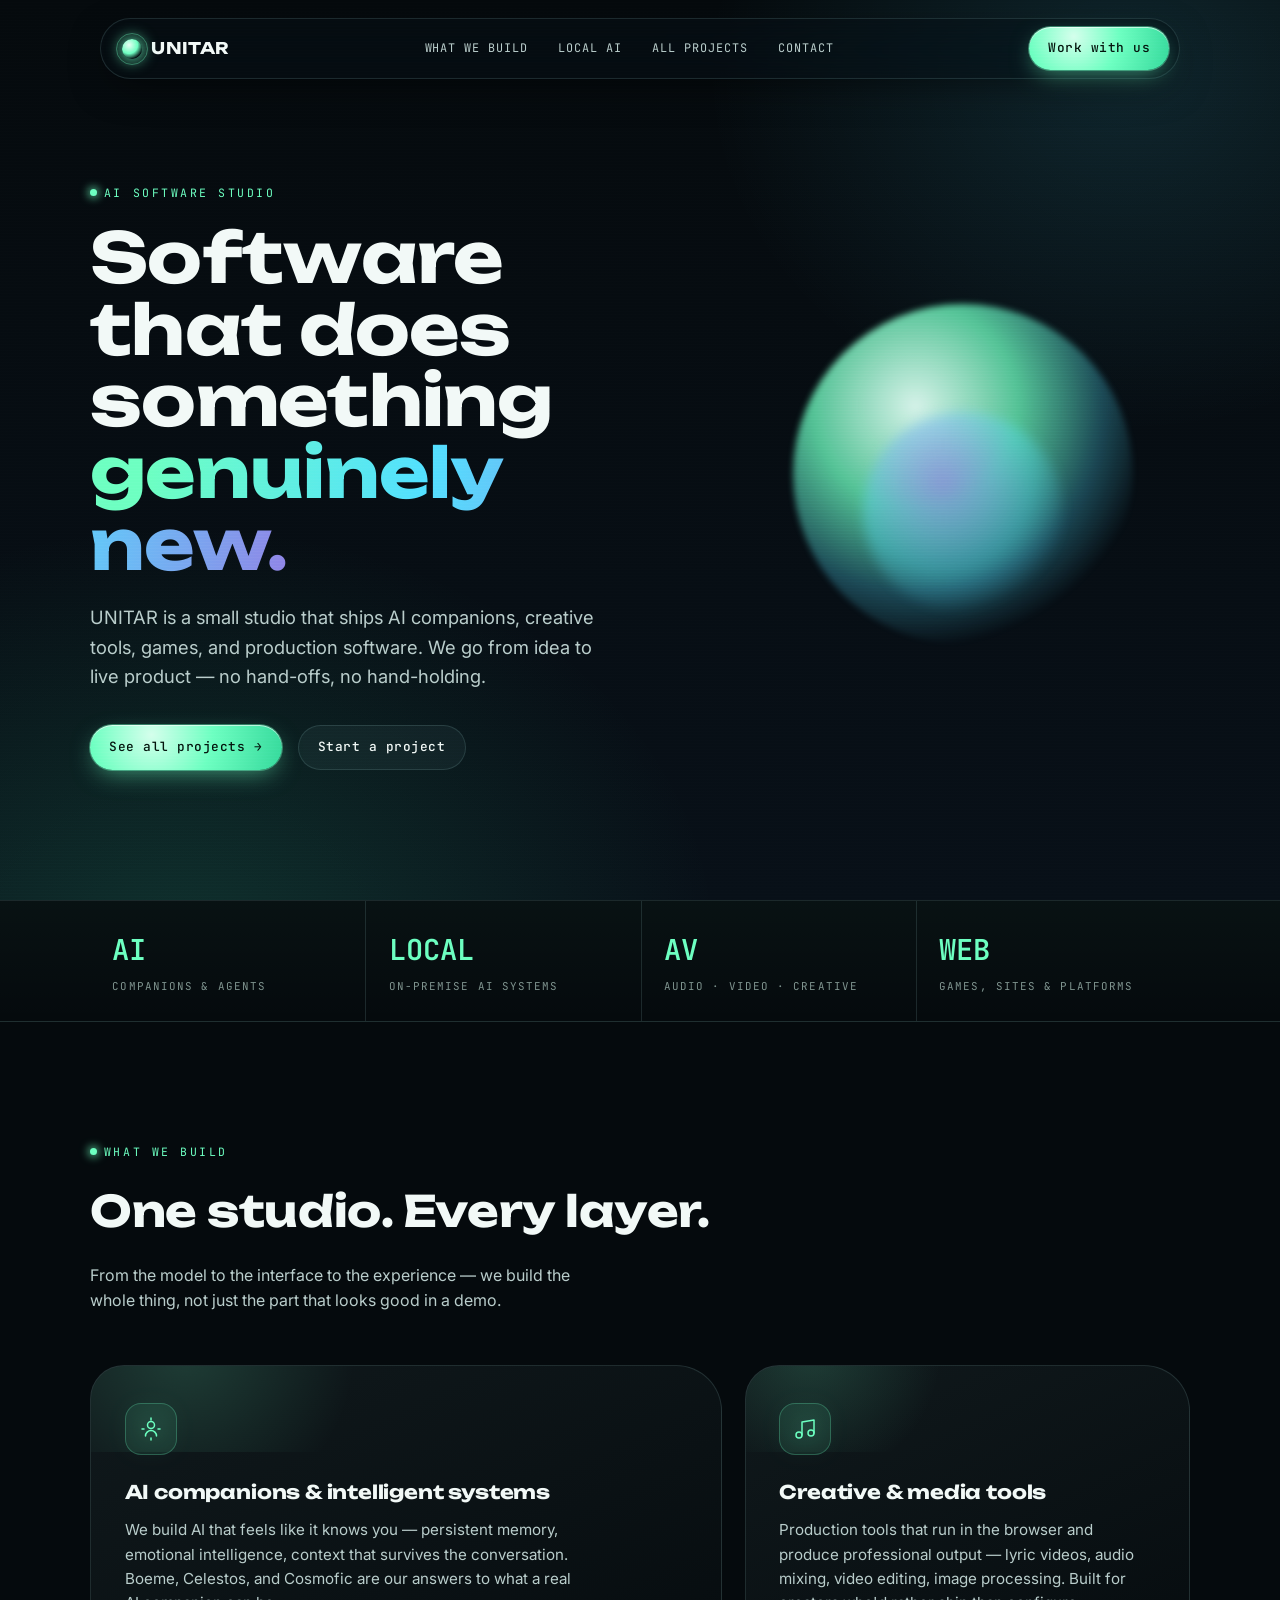
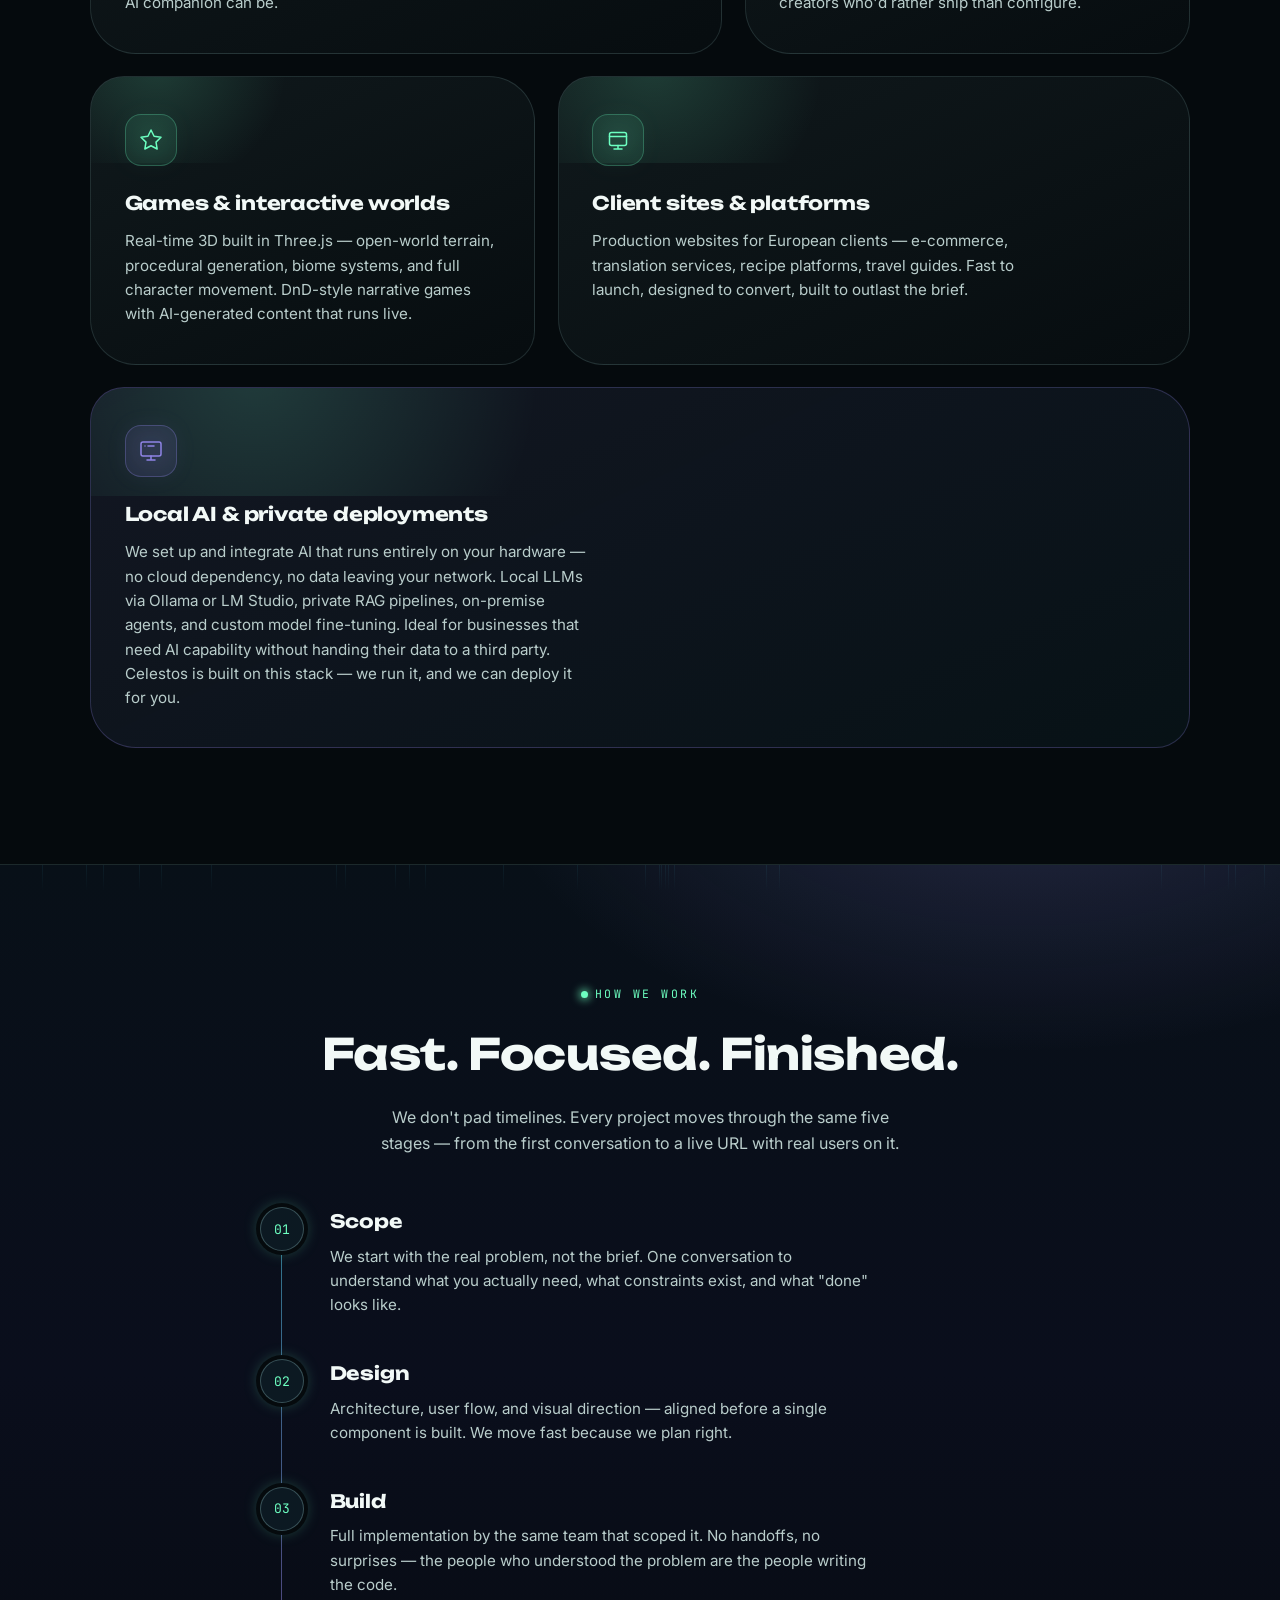
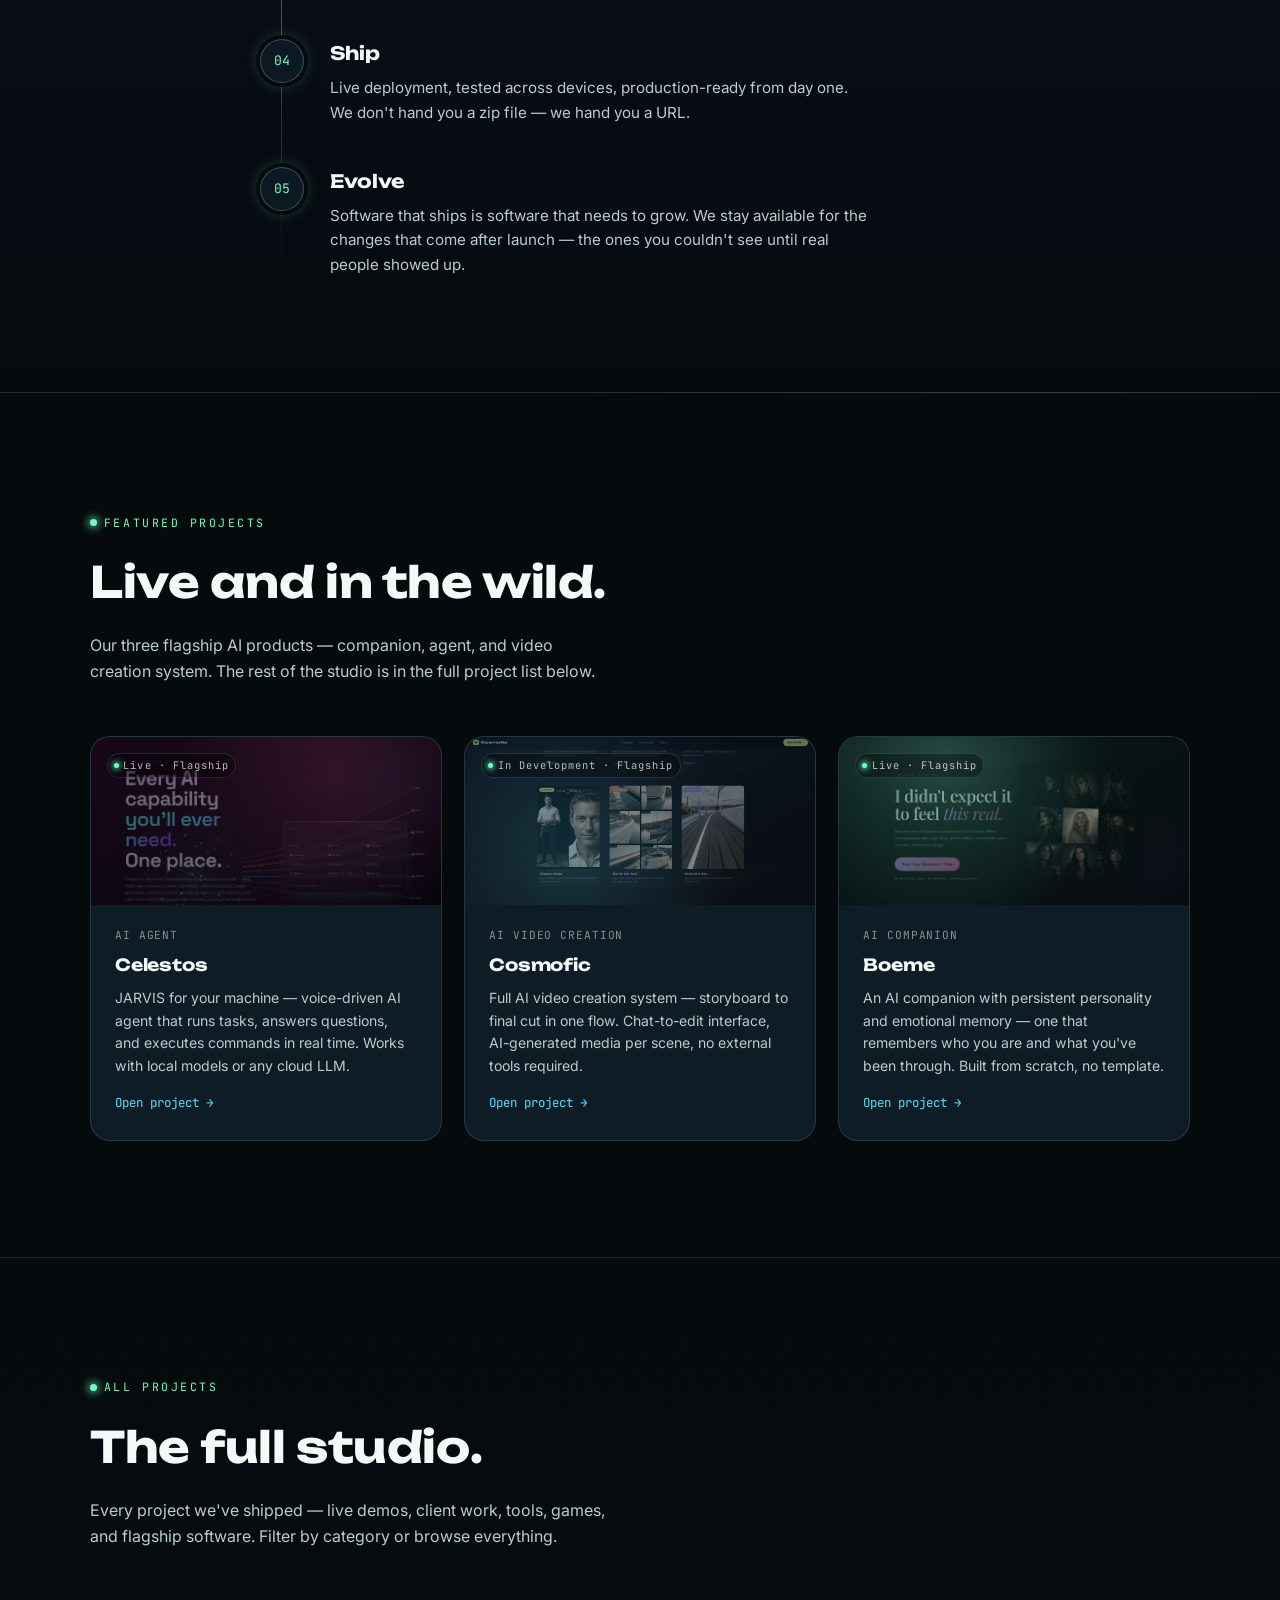
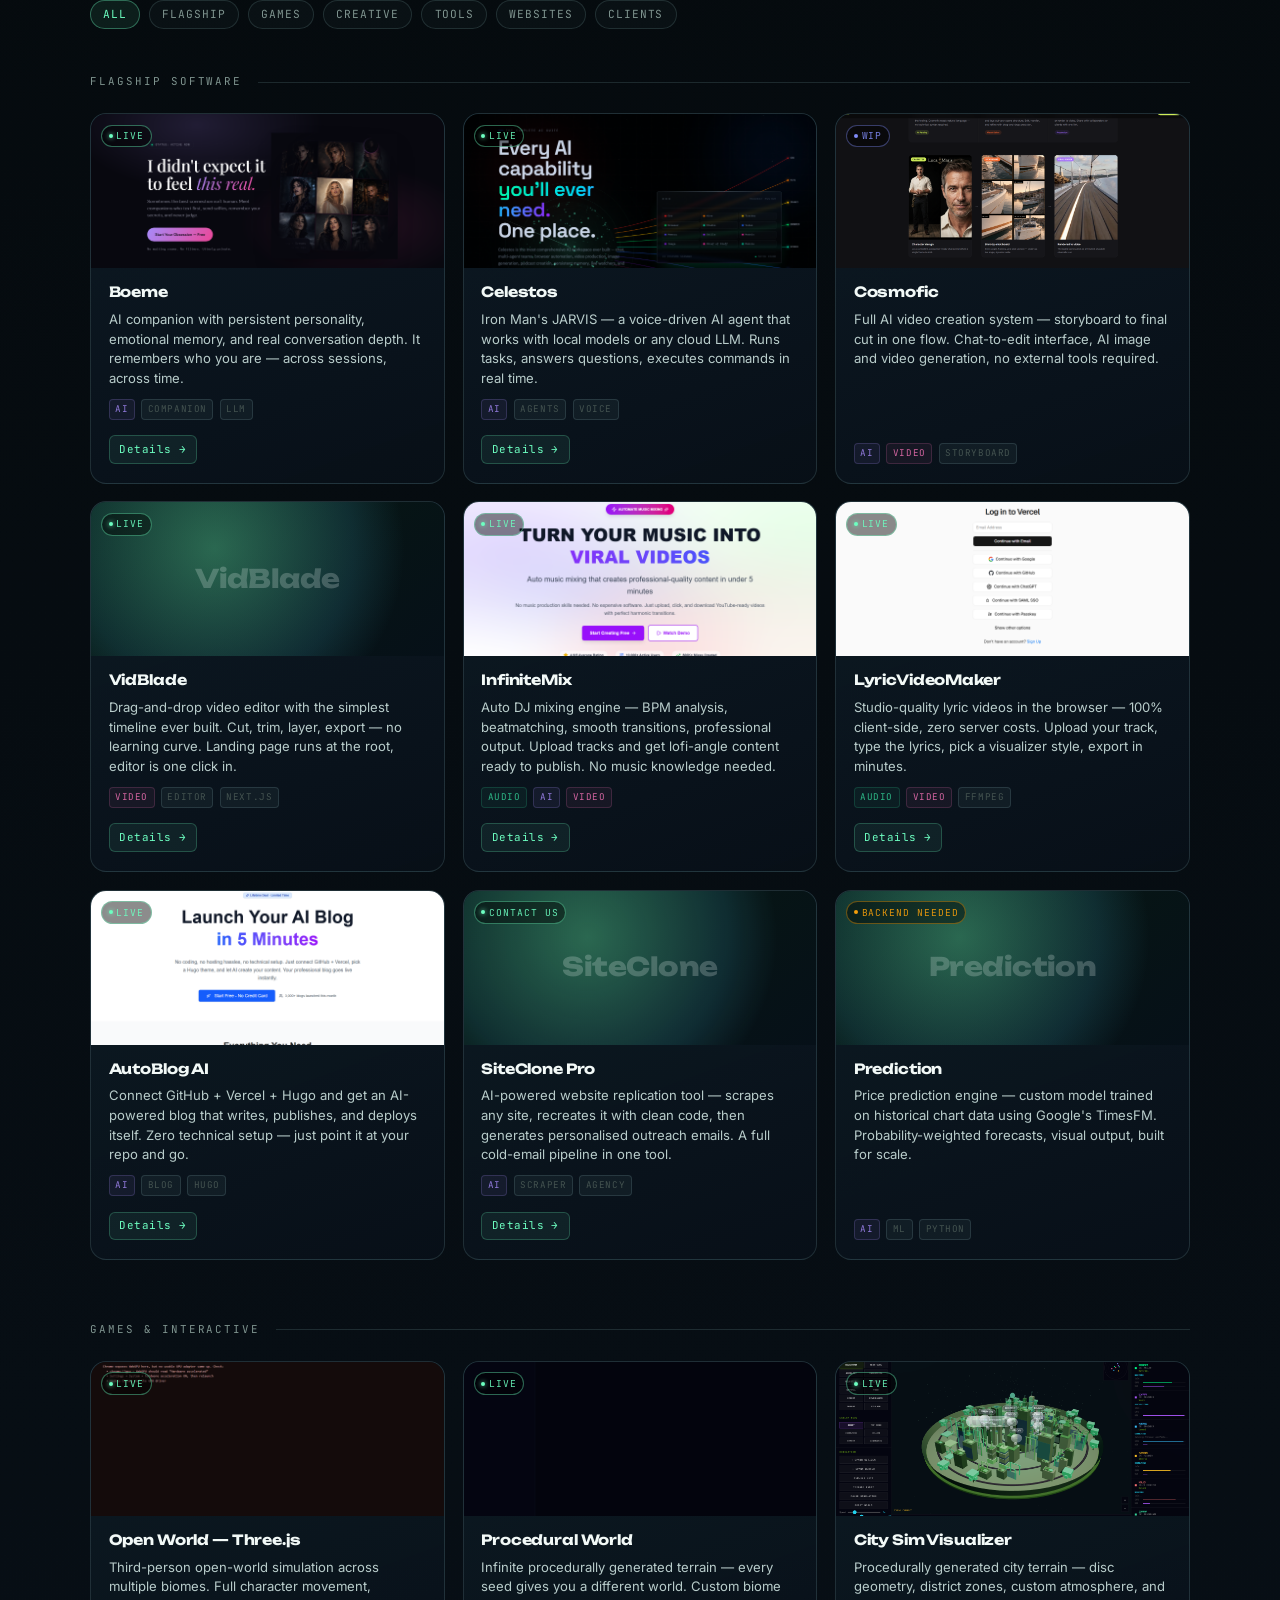
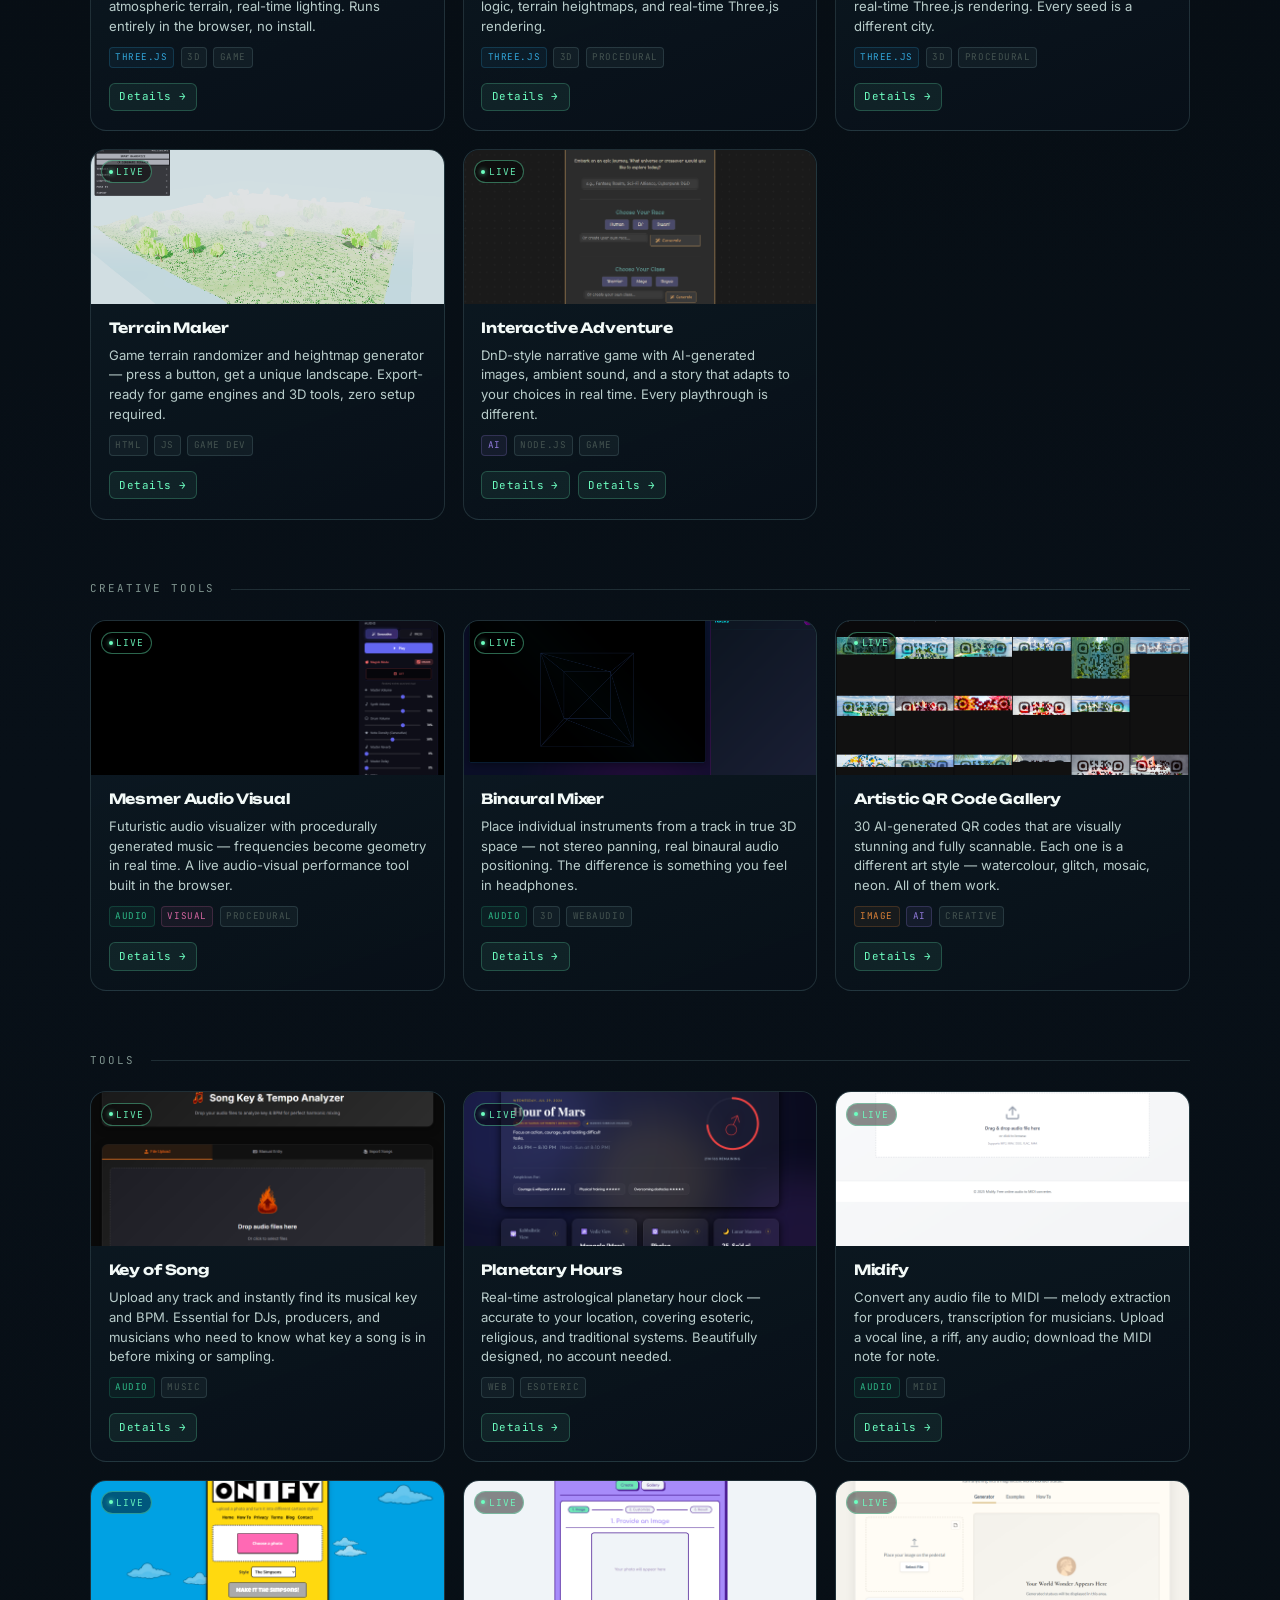
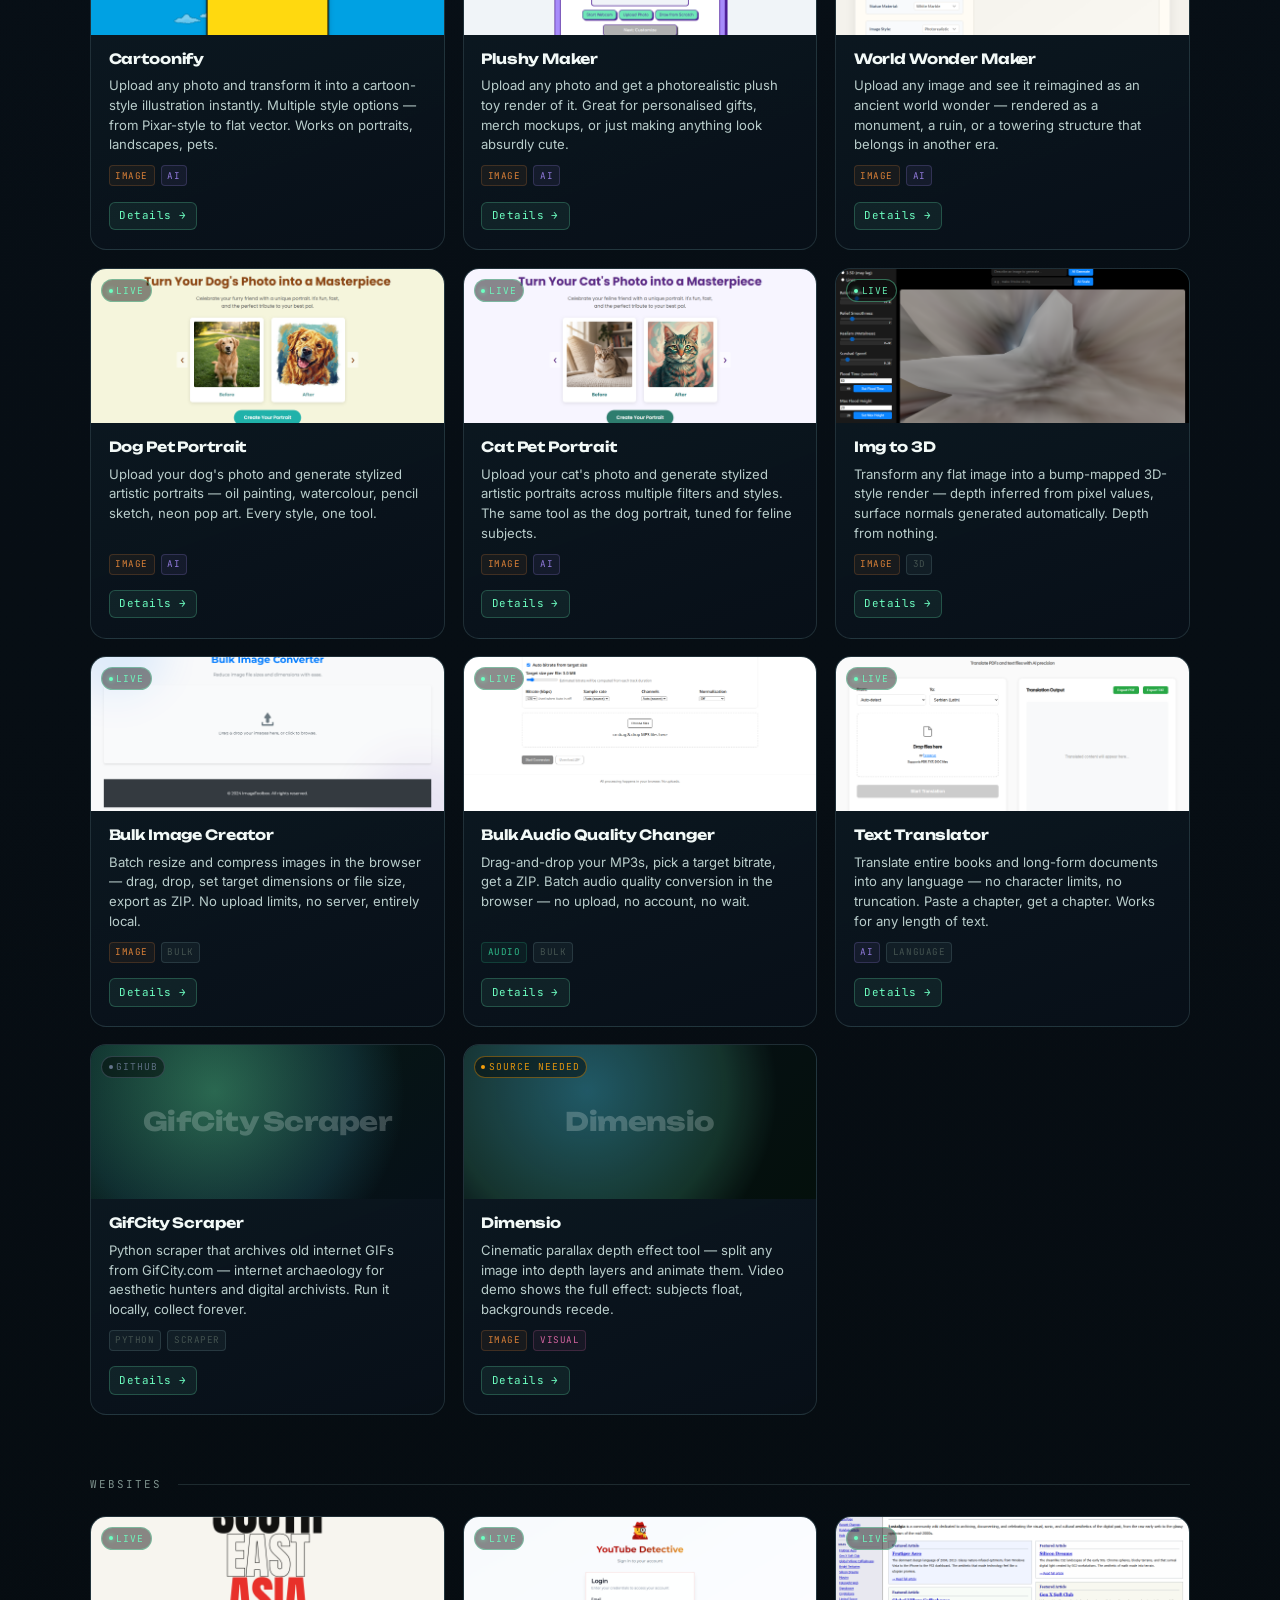
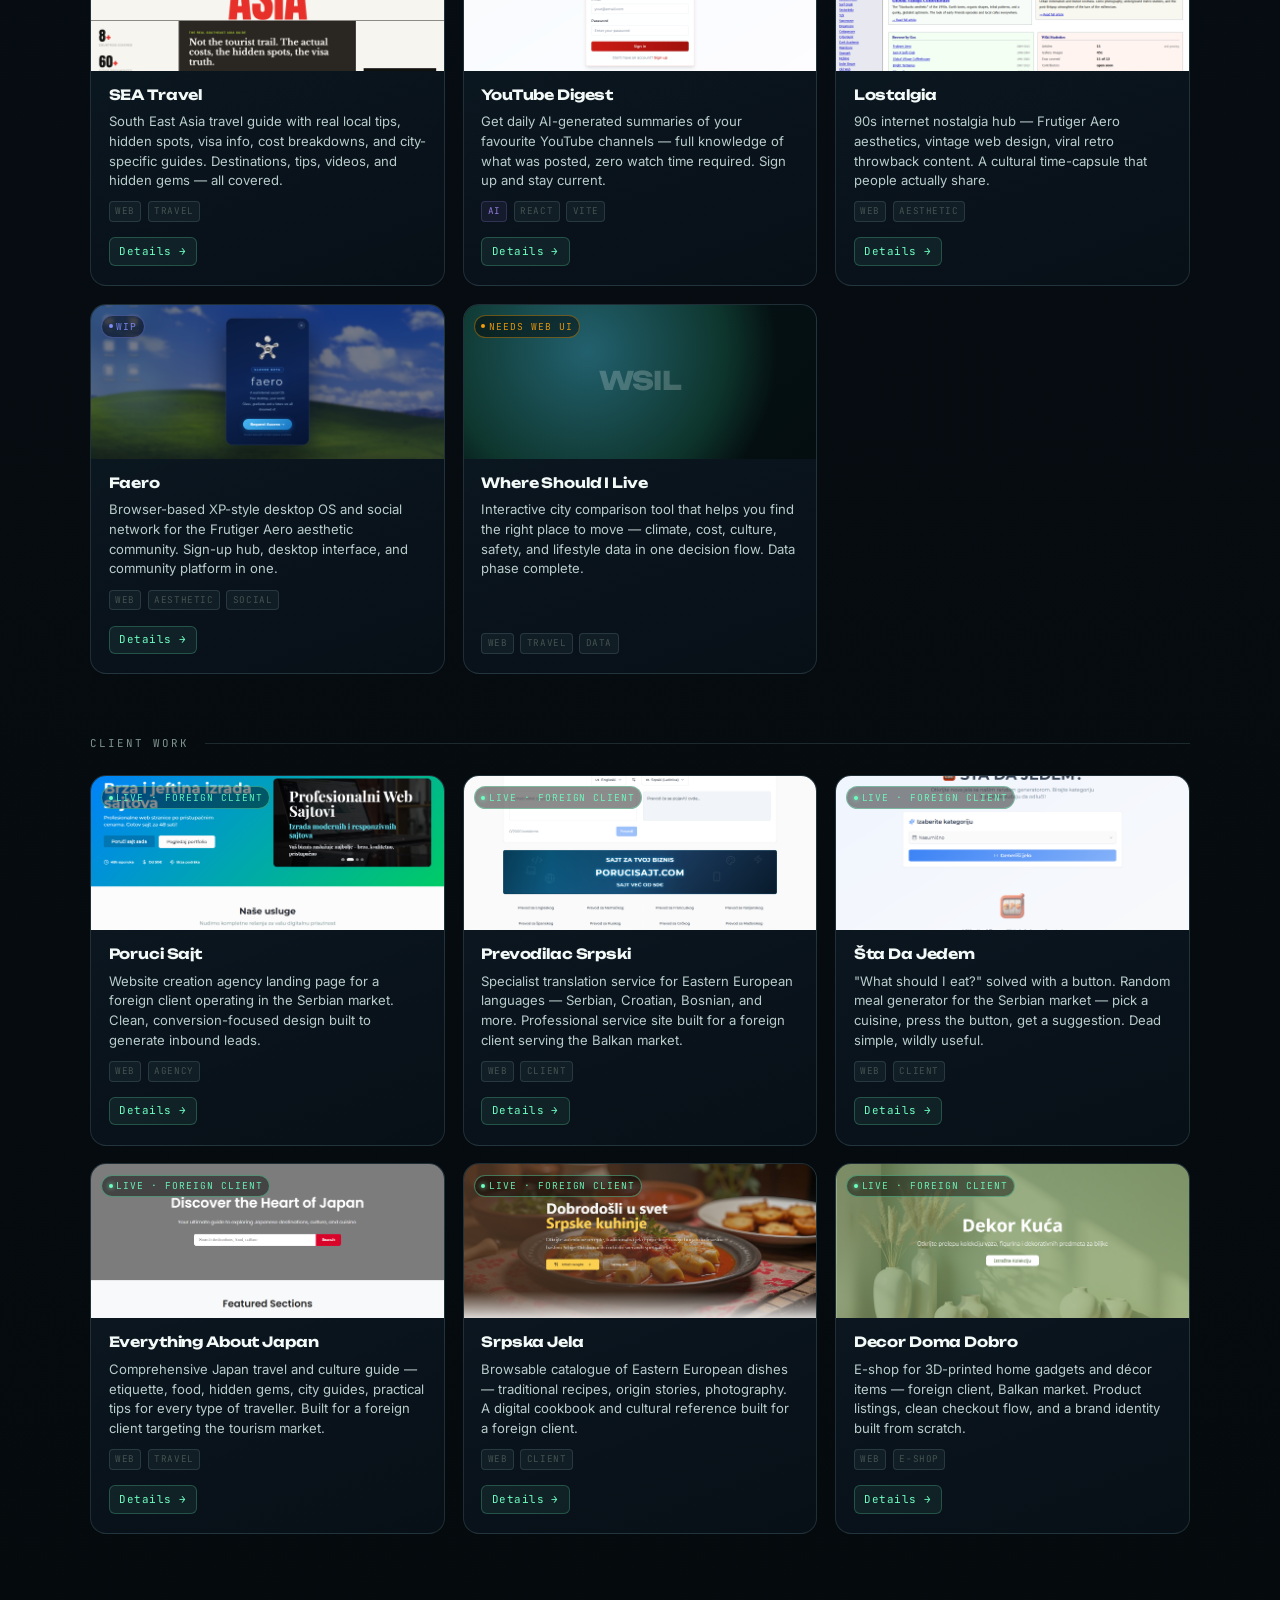
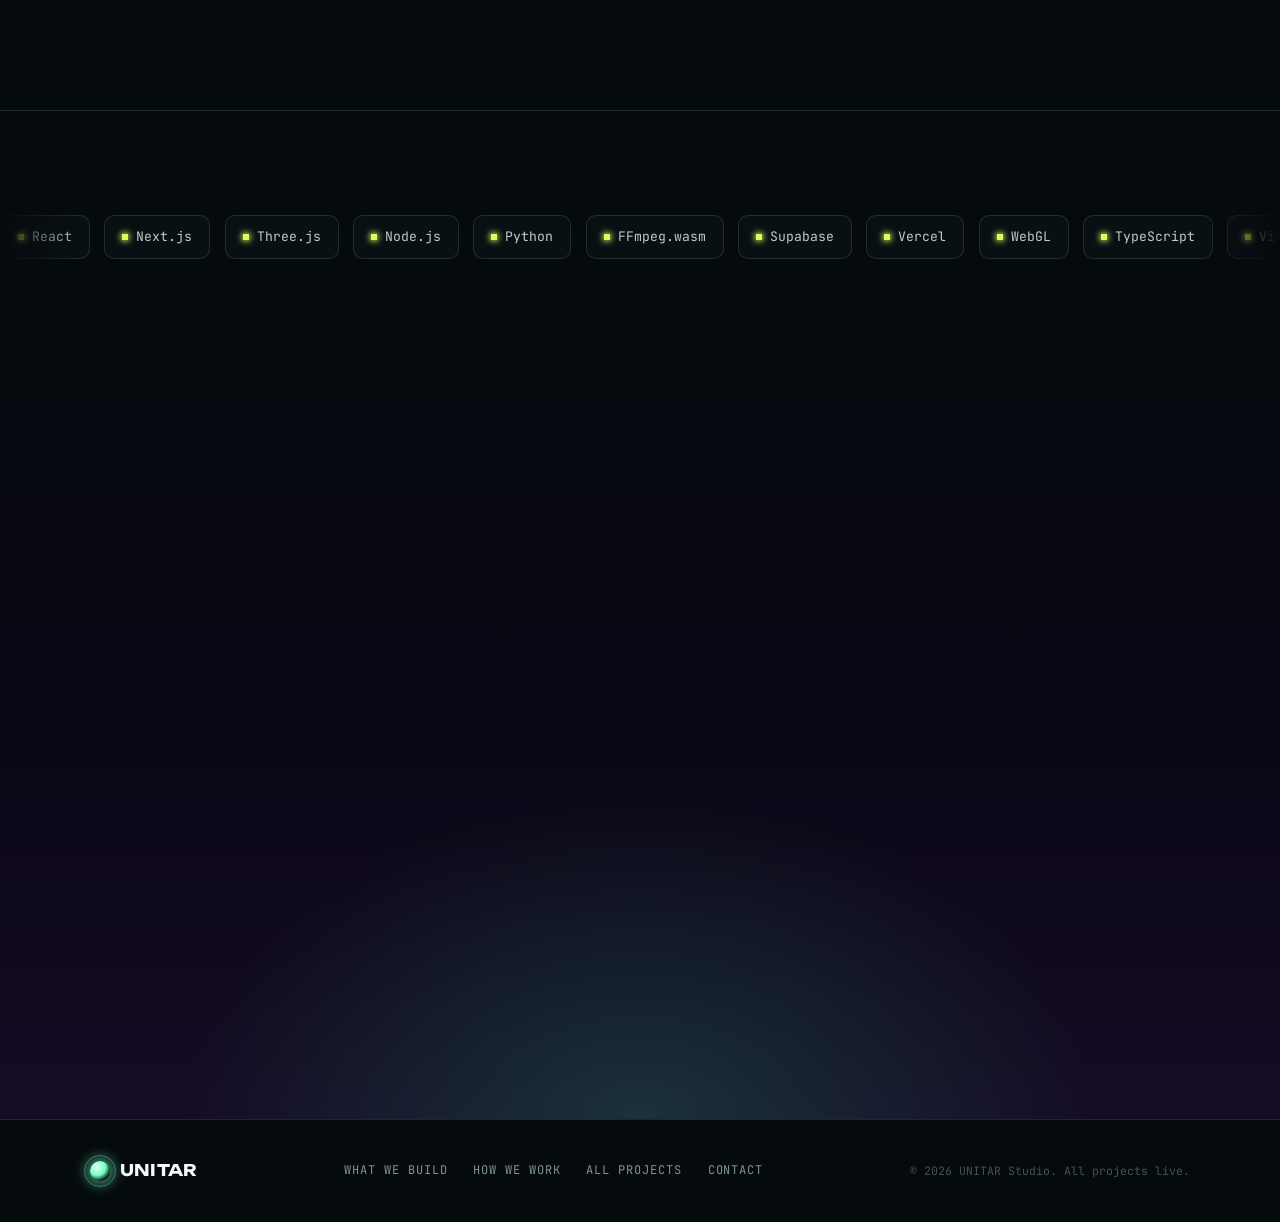
==== commit 18701f2d: "fix(website): improve image fallback — styled placeholder instead of raw alt text When a screenshot " ====
--- a/unitar website/index.html
+++ b/unitar website/index.html
@@ -512,7 +512,7 @@
         </div>
 
         <div class="proj-card">
-          <div class="proj-thumb ph ph-flagship"><span class="ph-initials">Cosmofic</span><span class="proj-status-badge badge-wip">WIP</span></div>
+          <div class="proj-thumb"><img src="screenshots/cosmofic.png" alt="Cosmofic" loading="lazy"><span class="proj-status-badge badge-wip">WIP</span></div>
           <div class="proj-body">
             <div class="proj-name">Cosmofic</div>
             <div class="proj-desc">Full AI video creation system — storyboard to final cut in one flow. Chat-to-edit interface, AI image and video generation, no external tools required.</div>
@@ -1087,8 +1087,14 @@
 // Graceful image fallback for missing screenshots
 document.querySelectorAll('.proj-thumb img').forEach(img => {
   img.addEventListener('error', function() {
-    this.style.display = 'none';
-    this.parentElement.style.background = 'linear-gradient(135deg,rgba(109,255,193,.12),rgba(82,224,255,.08))';
+    const thumb = this.parentElement;
+    const label = this.alt || '';
+    this.remove();
+    thumb.classList.add('ph', 'ph-flagship');
+    const init = document.createElement('span');
+    init.className = 'ph-initials';
+    init.textContent = label;
+    thumb.insertBefore(init, thumb.firstChild);
   });
 });
 </script>
